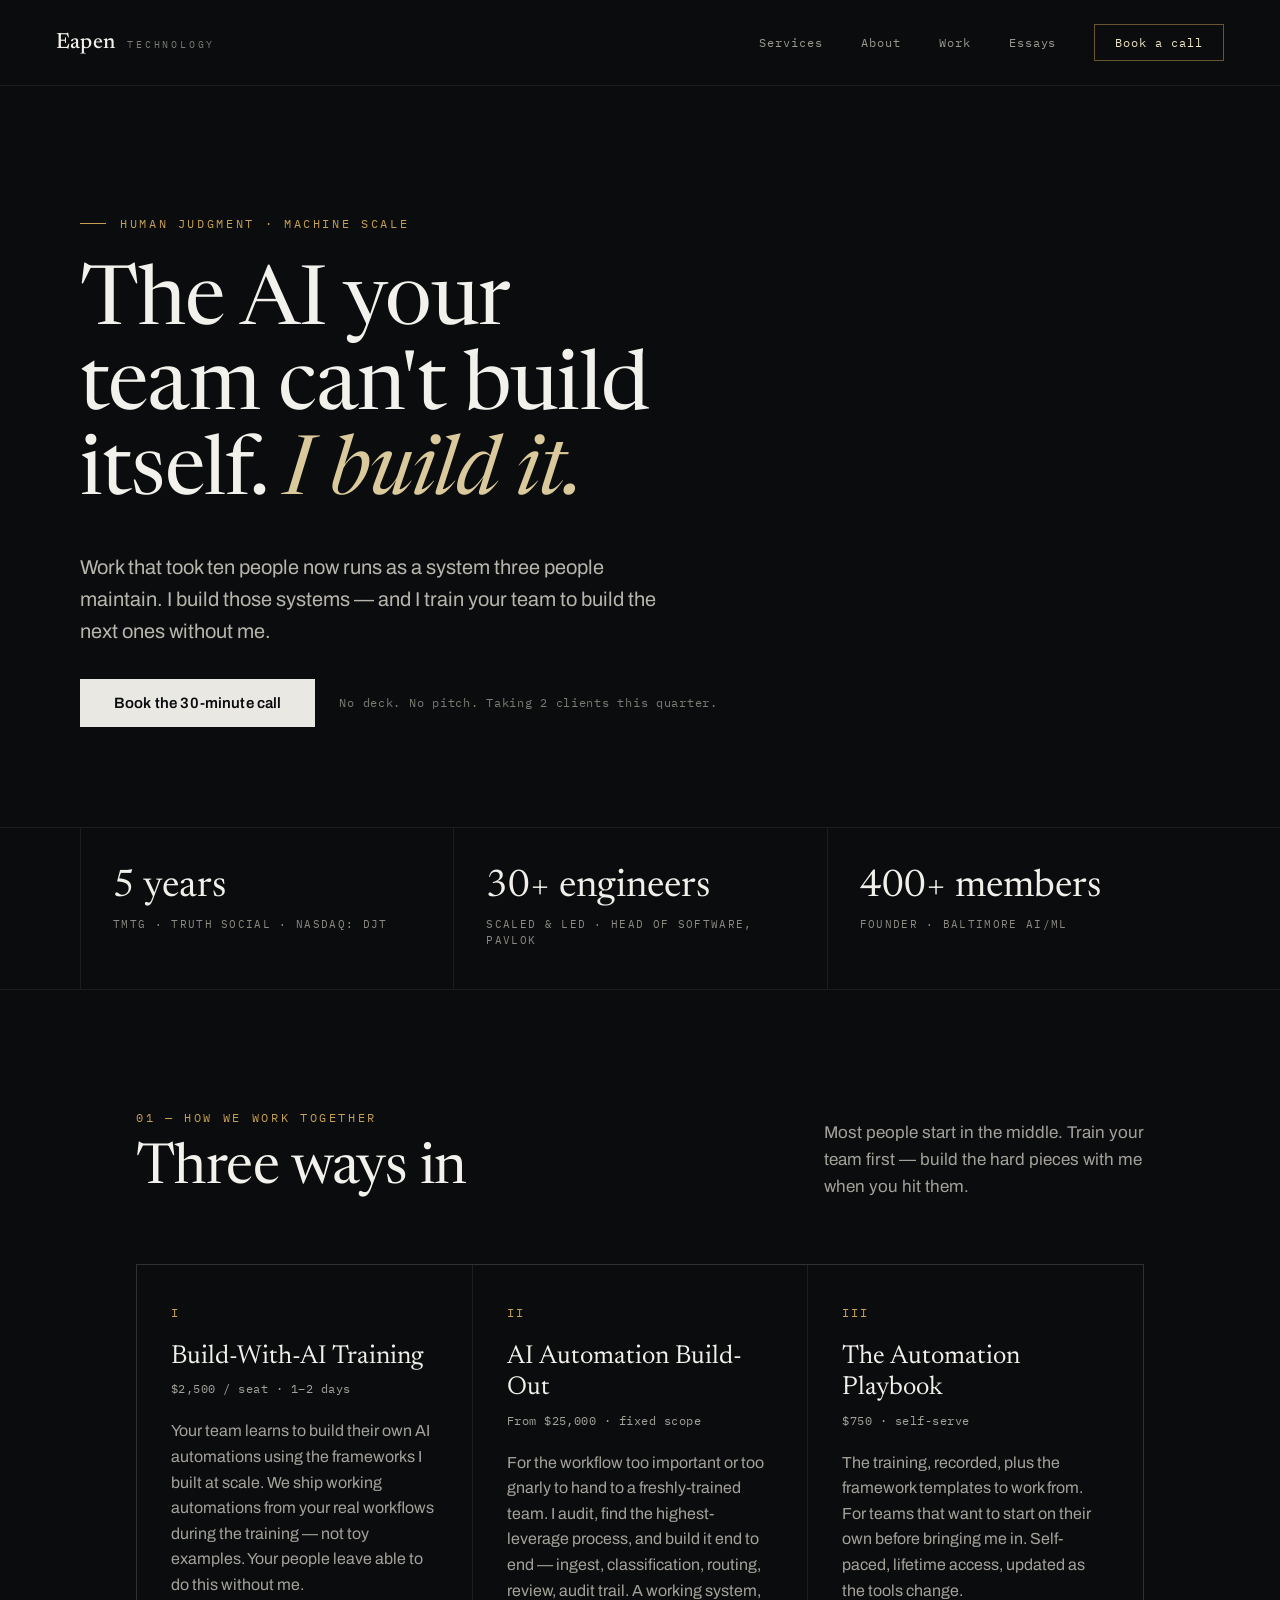
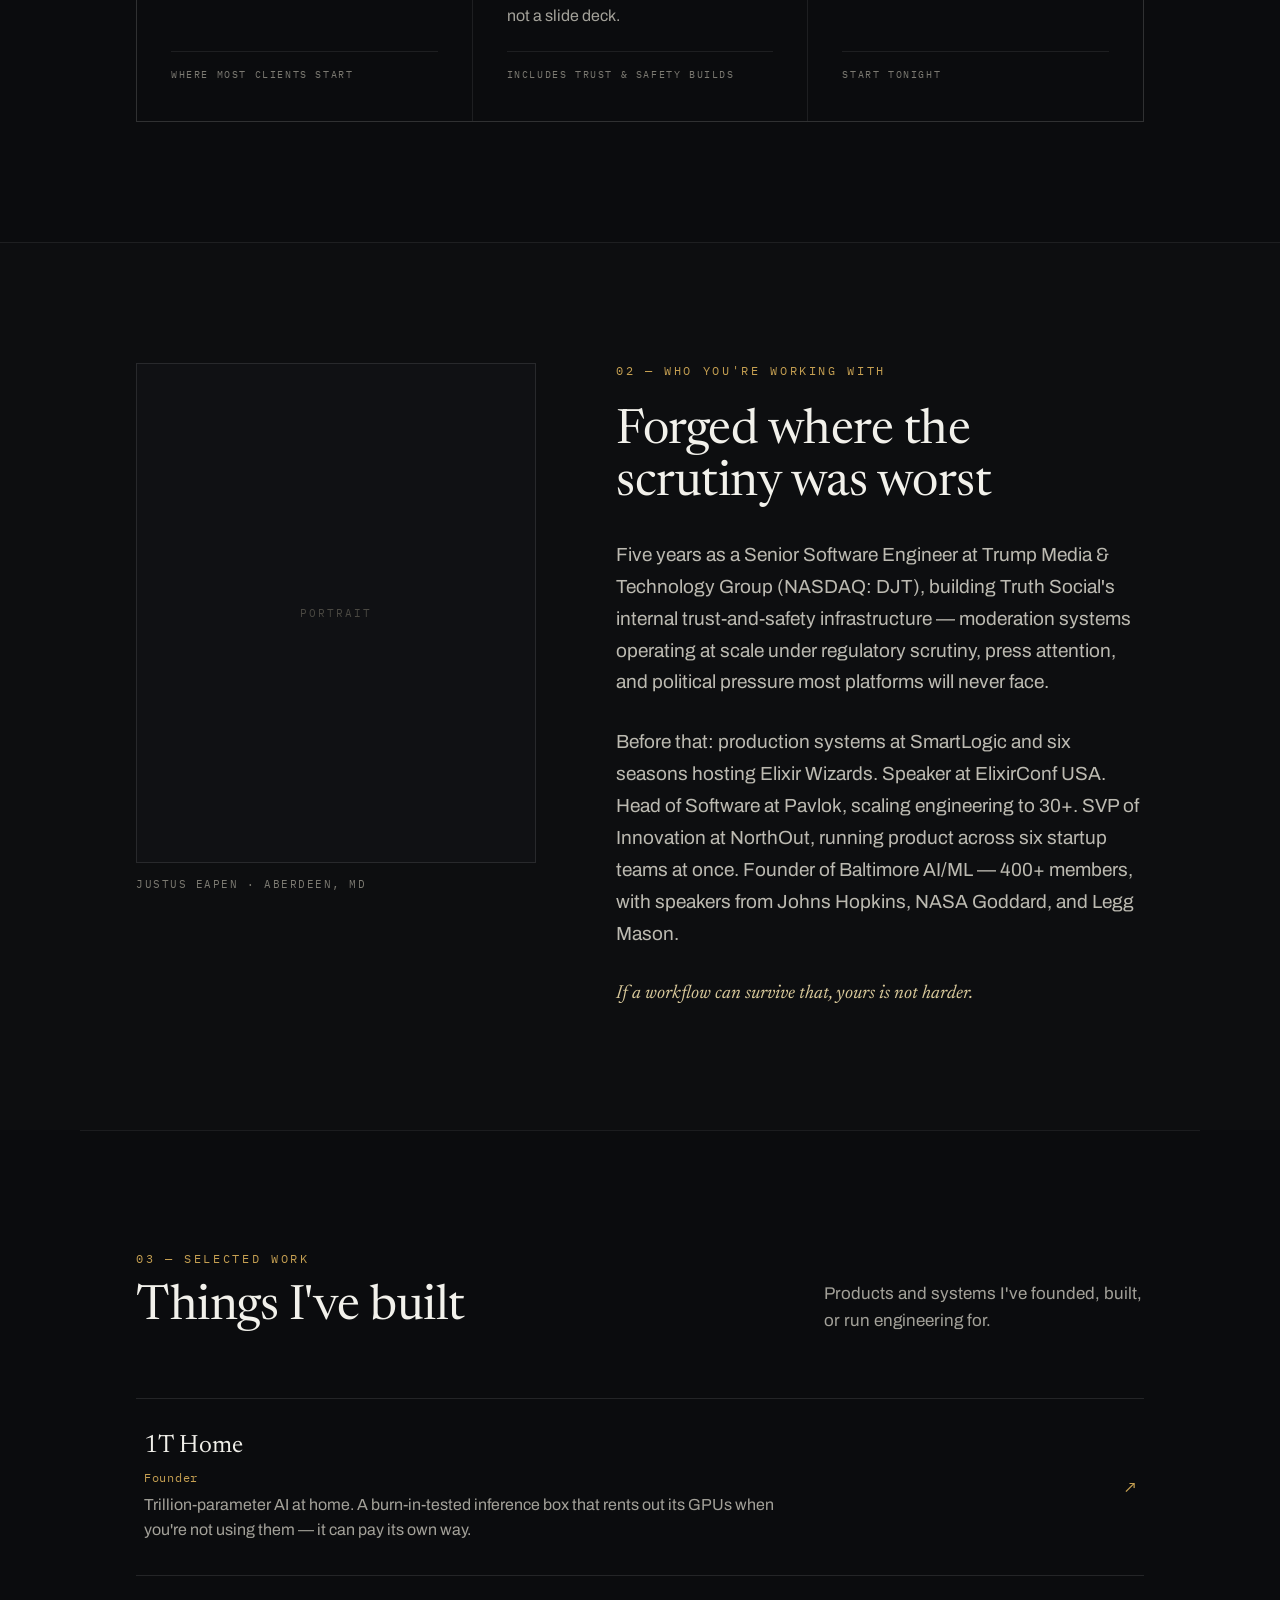
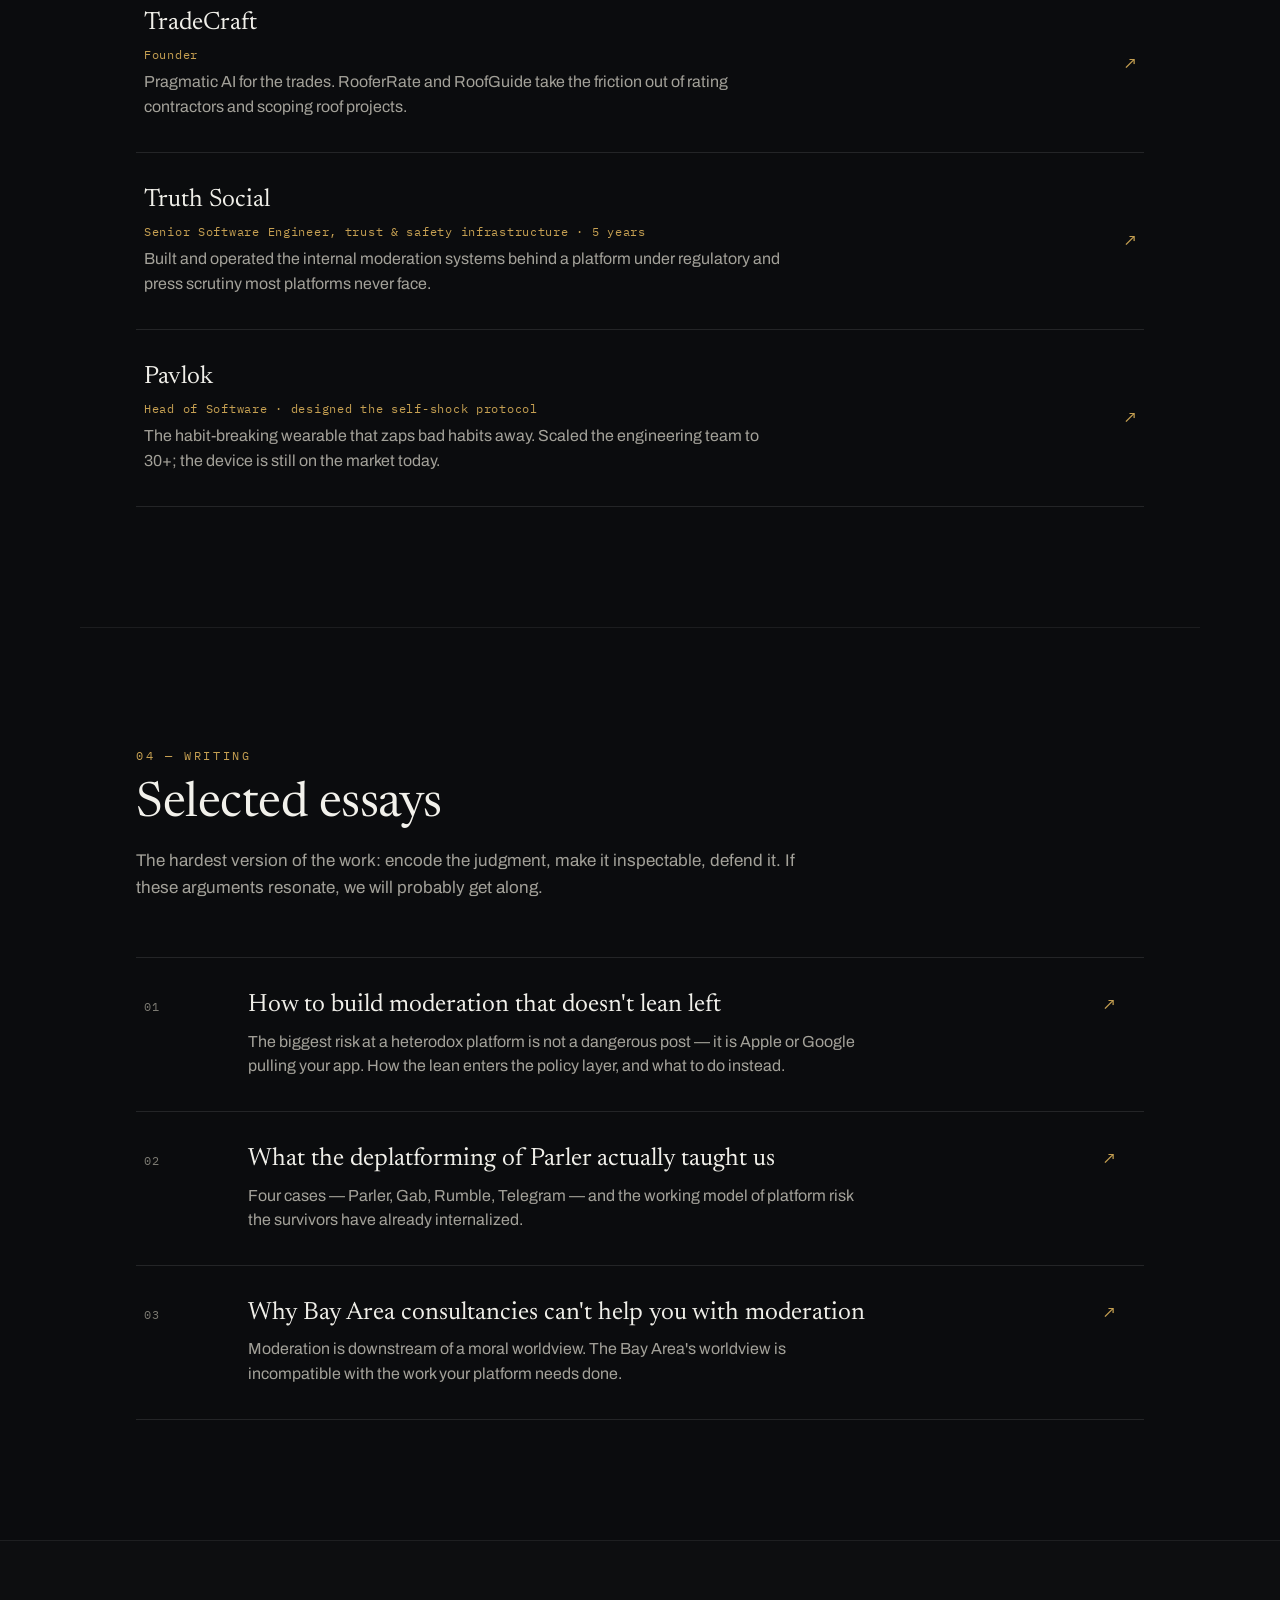
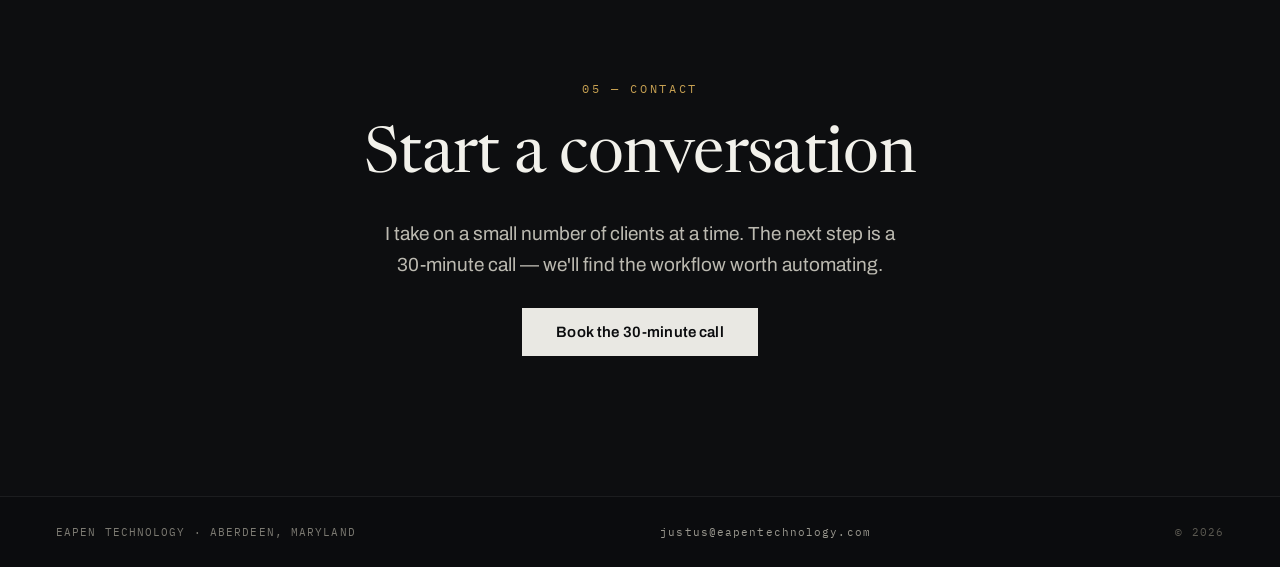
==== index.html @ 1b409ff2 "feat(site): dark editorial redesign imported from Claude Design Replaces the light Apple-editorial s" ====
<!DOCTYPE html>
<html lang="en">
<head>
<meta charset="UTF-8">
<meta name="viewport" content="width=device-width, initial-scale=1.0">
<title>Eapen Technology — AI Automation for Small Teams</title>
<meta name="description" content="Justus Eapen builds the AI automation a small team can't build itself. Five years encoding human judgment into systems at Truth Social. Taking on 2 clients this quarter.">
<meta property="og:title" content="Eapen Technology — AI Automation for Small Teams">
<meta property="og:description" content="Justus Eapen builds the AI automation a small team can't build itself. Five years encoding human judgment into systems at Truth Social. Taking on 2 clients this quarter.">
<meta property="og:type" content="website">
<meta name="twitter:card" content="summary_large_image">
<meta name="twitter:title" content="Eapen Technology — AI Automation for Small Teams">
<meta name="twitter:description" content="Justus Eapen builds the AI automation a small team can't build itself. Five years encoding human judgment into systems at Truth Social.">
<link rel="preconnect" href="https://fonts.googleapis.com">
<link rel="preconnect" href="https://fonts.gstatic.com" crossorigin>
<link href="https://fonts.googleapis.com/css2?family=Newsreader:ital,opsz,wght@0,6..72,400;0,6..72,500;1,6..72,400&family=Archivo:wght@400;500;600&family=IBM+Plex+Mono:wght@400;500&display=swap" rel="stylesheet">
<style>
  :root {
    --bg: #0b0c0e;
    --bg-alt: #0d0e10;
    --card: #0b0c0e;
    --card-hover: #101114;
    --text: #e9e8e3;
    --heading: #f2f1eb;
    --heading-soft: #f0efe9;
    --body: #bcbab1;
    --muted: #a3a199;
    --faint: #7c7a72;
    --gold: #c6a052;
    --gold-soft: #d9c99b;
    --gold-bright: #efe4c4;
    --rule: rgba(255,255,255,.07);
    --rule-strong: rgba(255,255,255,.1);
    --serif: 'Newsreader', Georgia, serif;
    --sans: 'Archivo', system-ui, sans-serif;
    --mono: 'IBM Plex Mono', ui-monospace, monospace;
  }
  * { box-sizing: border-box; }
  html, body { margin: 0; padding: 0; background: var(--bg); }
  body { overflow-x: hidden; color: var(--text); font-family: var(--sans); }
  ::selection { background: var(--gold); color: var(--bg); }
  a { color: var(--gold-soft); text-decoration: none; }
  a:hover { color: var(--gold-bright); }
  h1, h2, h3 { margin: 0; }
  p { margin: 0; }
  img { max-width: 100%; display: block; }
  @keyframes riseIn { from { opacity: 0; transform: translateY(24px); } to { opacity: 1; transform: translateY(0); } }
  @media (prefers-reduced-motion: reduce) {
    [style*="animation"] { animation: none !important; }
  }

  .wrap { max-width: 1120px; margin: 0 auto; }

  /* NAV */
  .nav {
    display: flex; justify-content: space-between; align-items: center;
    padding: 24px 56px; border-bottom: 1px solid var(--rule);
    position: relative; z-index: 5;
  }
  .nav-brand { display: flex; align-items: baseline; gap: 12px; }
  .nav-brand .name { font-family: var(--serif); font-weight: 500; font-size: 22px; letter-spacing: .01em; color: var(--heading-soft); }
  .nav-brand .sub { font-family: var(--mono); font-size: 10px; letter-spacing: .28em; color: var(--faint); text-transform: uppercase; }
  .nav-links { display: flex; gap: 38px; align-items: center; }
  .nav-links a { font-family: var(--mono); font-size: 12px; letter-spacing: .08em; color: #9a988f; }
  .nav-links a:hover { color: var(--gold-bright); }
  .nav-cta {
    font-family: var(--mono); font-size: 12px; letter-spacing: .04em;
    color: var(--gold-bright) !important; border: 1px solid rgba(198,160,82,.5); padding: 10px 20px;
  }
  .nav-cta:hover { border-color: var(--gold); background: rgba(198,160,82,.08); }

  /* HERO */
  .hero { position: relative; padding: 130px 56px 100px; overflow: hidden; }
  .hero canvas {
    position: absolute; inset: 0; width: 100%; height: 100%; opacity: .5; pointer-events: none;
    -webkit-mask-image: linear-gradient(90deg, transparent 0%, black 55%, black 100%);
    mask-image: linear-gradient(90deg, transparent 0%, black 55%, black 100%);
  }
  .hero-inner { position: relative; max-width: 1120px; margin: 0 auto; display: flex; flex-direction: column; align-items: flex-start; gap: 32px; }
  .eyebrow-line { display: flex; align-items: center; gap: 14px; animation: riseIn .7s ease both; }
  .eyebrow-line .tick { width: 26px; height: 1px; background: var(--gold); }
  .eyebrow { font-family: var(--mono); font-size: 12px; letter-spacing: .22em; color: var(--gold); text-transform: uppercase; }
  .hero h1 {
    font-family: var(--serif); font-weight: 400; font-size: clamp(46px, 6.4vw, 90px);
    line-height: 1.04; letter-spacing: -.01em; color: var(--heading);
    animation: riseIn .8s .05s ease both; text-wrap: balance; max-width: 14ch;
  }
  .hero h1 em { font-style: italic; color: var(--gold-soft); }
  .hero-lead { max-width: 600px; font-size: 20px; line-height: 1.6; color: #b7b5ac; animation: riseIn .8s .2s ease both; }
  .hero-actions { display: flex; align-items: center; gap: 24px; animation: riseIn .8s .35s ease both; flex-wrap: wrap; }
  .btn {
    display: inline-block; font-family: var(--sans); font-weight: 600; font-size: 15px; letter-spacing: .01em;
    color: var(--bg) !important; background: var(--text); padding: 16px 34px;
  }
  .btn:hover { background: var(--gold); }
  .hero-note { font-family: var(--mono); font-size: 12px; letter-spacing: .06em; color: var(--faint); }

  /* CREDENTIAL STRIP */
  .strip { border-top: 1px solid var(--rule); border-bottom: 1px solid var(--rule); position: relative; z-index: 5; }
  .strip-grid { display: grid; grid-template-columns: 1fr 1fr 1fr; }
  .stat { padding: 40px 32px; display: flex; flex-direction: column; gap: 10px; border-left: 1px solid var(--rule); }
  .stat .figure { font-family: var(--serif); font-weight: 400; font-size: 38px; line-height: 1; color: var(--heading-soft); }
  .stat .label { font-family: var(--mono); font-size: 11px; letter-spacing: .12em; color: #8c8a81; line-height: 1.5; text-transform: uppercase; }

  /* SECTION SCAFFOLD */
  section { position: relative; z-index: 5; }
  .section-pad { padding: 120px 56px; }
  .section-head { display: flex; justify-content: space-between; align-items: flex-end; gap: 48px; margin-bottom: 64px; flex-wrap: wrap; }
  .section-head-l { display: flex; flex-direction: column; gap: 16px; max-width: 640px; }
  .section-head-r { max-width: 320px; font-size: 17px; line-height: 1.6; color: var(--muted); }
  .h2 { font-family: var(--serif); font-weight: 400; font-size: clamp(36px, 4.4vw, 58px); line-height: 1.06; letter-spacing: -.01em; color: var(--heading); }
  .h2-sm { font-family: var(--serif); font-weight: 400; font-size: clamp(32px, 3.8vw, 52px); line-height: 1.08; letter-spacing: -.01em; color: var(--heading); text-wrap: balance; }

  /* SERVICES */
  .offers-grid { display: grid; grid-template-columns: 1fr 1fr 1fr; gap: 1px; background: rgba(255,255,255,.08); border: 1px solid rgba(255,255,255,.08); }
  .offer { background: var(--card); padding: 40px 34px; display: flex; flex-direction: column; gap: 22px; min-height: 340px; transition: background .2s ease; }
  .offer:hover { background: var(--card-hover); }
  .offer .numeral { font-family: var(--mono); font-size: 12px; letter-spacing: .16em; color: var(--gold); }
  .offer-title-wrap { display: flex; flex-direction: column; gap: 8px; }
  .offer h3 { font-family: var(--serif); font-weight: 400; font-size: 26px; line-height: 1.2; color: var(--heading-soft); }
  .offer .price { font-family: var(--mono); font-size: 12px; letter-spacing: .04em; color: var(--muted); }
  .offer .body { font-size: 16px; line-height: 1.6; color: var(--muted); flex: 1; }
  .offer .tag { font-family: var(--mono); font-size: 10px; letter-spacing: .16em; color: var(--faint); border-top: 1px solid rgba(255,255,255,.08); padding-top: 16px; text-transform: uppercase; }

  /* ABOUT */
  .about { border-top: 1px solid var(--rule); background: var(--bg-alt); }
  .about-grid { display: grid; grid-template-columns: 400px 1fr; gap: 80px; align-items: start; }
  .about-col-l { display: flex; flex-direction: column; gap: 14px; }
  .portrait { position: relative; width: 100%; aspect-ratio: 4/5; border: 1px solid var(--rule-strong); overflow: hidden; background: #101114; }
  .portrait .placeholder {
    position: absolute; inset: 0; z-index: 0; display: flex; align-items: center; justify-content: center;
    font-family: var(--mono); font-size: 11px; letter-spacing: .18em; color: #4a4842; text-transform: uppercase;
  }
  .portrait img { position: relative; z-index: 1; width: 100%; height: 100%; object-fit: cover; }
  .about-caption { font-family: var(--mono); font-size: 11px; letter-spacing: .14em; color: var(--faint); text-transform: uppercase; }
  .about-col-r { display: flex; flex-direction: column; gap: 28px; }
  .about-col-r p { font-size: 19px; line-height: 1.68; color: var(--body); }
  .about-pull { font-family: var(--serif); font-style: italic; font-size: 22px; line-height: 1.4; color: var(--gold-soft) !important; }

  /* WORK / PORTFOLIO */
  .work { border-top: 1px solid var(--rule); }
  .work-list { display: flex; flex-direction: column; border-top: 1px solid var(--rule-strong); }
  .work-item {
    display: grid; grid-template-columns: 1fr auto; gap: 32px; align-items: baseline;
    padding: 32px 8px; border-bottom: 1px solid var(--rule-strong); color: inherit;
  }
  .work-item:hover { background: rgba(255,255,255,.03); }
  .work-item:hover .work-title { color: var(--gold-bright); }
  .work-main { display: flex; flex-direction: column; gap: 8px; }
  .work-title { font-family: var(--serif); font-weight: 400; font-size: 25px; line-height: 1.25; color: var(--heading-soft); transition: color .2s ease; }
  .work-role { font-family: var(--mono); font-size: 12px; letter-spacing: .06em; color: var(--gold); }
  .work-blurb { font-size: 16px; line-height: 1.55; color: var(--muted); max-width: 72ch; }
  .work-arrow { font-family: var(--mono); font-size: 18px; color: var(--gold); align-self: center; }

  /* ESSAYS */
  .essays { border-top: 1px solid var(--rule); }
  .essays-head { display: flex; flex-direction: column; gap: 16px; margin-bottom: 56px; max-width: 680px; }
  .essays-head p { font-size: 17px; line-height: 1.6; color: var(--muted); }
  .essay-list { display: flex; flex-direction: column; border-top: 1px solid var(--rule-strong); }
  .essay-item {
    display: grid; grid-template-columns: 72px 1fr 32px; gap: 32px; align-items: baseline;
    padding: 32px 8px; border-bottom: 1px solid var(--rule-strong); color: inherit;
  }
  .essay-item:hover { background: rgba(255,255,255,.03); }
  .essay-item:hover .essay-title { color: var(--gold-bright); }
  .essay-index { font-family: var(--mono); font-size: 12px; letter-spacing: .1em; color: var(--faint); }
  .essay-main { display: flex; flex-direction: column; gap: 8px; }
  .essay-title { font-family: var(--serif); font-weight: 400; font-size: 25px; line-height: 1.25; color: var(--heading-soft); transition: color .2s ease; }
  .essay-blurb { font-size: 16px; line-height: 1.55; color: var(--muted); max-width: 70ch; }
  .essay-arrow { font-family: var(--mono); font-size: 18px; color: var(--gold); }

  /* CONTACT */
  .contact { border-top: 1px solid var(--rule); background: var(--bg-alt); padding: 140px 56px; text-align: center; }
  .contact-inner { display: flex; flex-direction: column; align-items: center; gap: 28px; max-width: 760px; margin: 0 auto; }
  .contact h2 { font-family: var(--serif); font-weight: 400; font-size: clamp(40px, 5vw, 72px); line-height: 1.05; letter-spacing: -.01em; color: var(--heading); text-wrap: balance; }
  .contact p { max-width: 520px; font-size: 19px; line-height: 1.6; color: var(--body); }

  /* FOOTER */
  footer {
    border-top: 1px solid var(--rule); padding: 28px 56px;
    display: flex; justify-content: space-between; align-items: center; flex-wrap: wrap; gap: 12px;
  }
  footer .meta { font-family: var(--mono); font-size: 11px; letter-spacing: .1em; color: var(--faint); text-transform: uppercase; }
  footer a { font-family: var(--mono); font-size: 11px; letter-spacing: .1em; color: #9a988f; }
  footer a:hover { color: var(--gold-bright); }
  footer .copy { font-family: var(--mono); font-size: 11px; letter-spacing: .1em; color: #5b5951; }

  /* RESPONSIVE */
  @media (max-width: 900px) {
    .nav { padding: 20px 28px; }
    .nav-links { gap: 22px; }
    .hero { padding: 90px 28px 72px; }
    .section-pad { padding: 88px 28px; }
    .strip-grid { grid-template-columns: 1fr; }
    .stat { border-left: none; border-top: 1px solid var(--rule); }
    .stat:first-child { border-top: none; }
    .offers-grid { grid-template-columns: 1fr; }
    .offer { min-height: 0; }
    .about-grid { grid-template-columns: 1fr; gap: 40px; padding-left: 28px; padding-right: 28px; }
    .about-col-l { max-width: 320px; }
    .contact { padding: 96px 28px; }
    footer { padding: 24px 28px; }
  }
  @media (max-width: 620px) {
    .nav { flex-direction: column; gap: 18px; align-items: flex-start; }
    .nav-links { flex-wrap: wrap; gap: 16px 22px; }
    .hero { padding: 64px 20px 56px; }
    .section-pad { padding: 72px 20px; }
    .section-head { margin-bottom: 44px; }
    .essay-item { grid-template-columns: 1fr; gap: 10px; }
    .essay-index { color: var(--gold); }
    .essay-arrow { display: none; }
    .work-item { grid-template-columns: 1fr; gap: 10px; }
    .work-arrow { display: none; }
    .about-grid { padding-left: 20px; padding-right: 20px; }
    .contact { padding: 72px 20px; }
    footer { padding: 20px; }
  }
</style>
</head>
<body>

<div>

  <!-- ═══ NAV ═══ -->
  <div class="nav">
    <div class="nav-brand">
      <span class="name">Eapen</span>
      <span class="sub">Technology</span>
    </div>
    <div class="nav-links">
      <a href="#offers">Services</a>
      <a href="#about">About</a>
      <a href="#work">Work</a>
      <a href="#essays">Essays</a>
      <a href="https://calendly.com/eapentechnology/get-acquainted" class="nav-cta" target="_blank" rel="noopener noreferrer">Book a call</a>
    </div>
  </div>

  <!-- ═══ HERO ═══ -->
  <div class="hero">
    <canvas id="heroCanvas"></canvas>
    <div class="hero-inner">
      <div class="eyebrow-line">
        <span class="tick"></span>
        <span class="eyebrow">Human judgment · machine scale</span>
      </div>
      <h1>The AI your team can't build itself. <em>I build it.</em></h1>
      <p class="hero-lead">Work that took ten people now runs as a system three people maintain. I build those systems — and I train your team to build the next ones without me.</p>
      <div class="hero-actions">
        <a href="https://calendly.com/eapentechnology/get-acquainted" class="btn" target="_blank" rel="noopener noreferrer">Book the 30-minute call</a>
        <span class="hero-note">No deck. No pitch. Taking 2 clients this quarter.</span>
      </div>
    </div>
  </div>

  <!-- ═══ CREDENTIAL STRIP ═══ -->
  <div class="strip">
    <div class="strip-grid wrap">
      <div class="stat">
        <span class="figure">5 years</span>
        <span class="label">TMTG · Truth Social · NASDAQ: DJT</span>
      </div>
      <div class="stat">
        <span class="figure">30+ engineers</span>
        <span class="label">Scaled &amp; led · Head of Software, Pavlok</span>
      </div>
      <div class="stat">
        <span class="figure">400+ members</span>
        <span class="label">Founder · Baltimore AI/ML</span>
      </div>
    </div>
  </div>

  <!-- ═══ SERVICES ═══ -->
  <section id="offers" class="section-pad wrap">
    <div class="section-head">
      <div class="section-head-l">
        <span class="eyebrow">01 — How we work together</span>
        <h2 class="h2">Three ways in</h2>
      </div>
      <p class="section-head-r">Most people start in the middle. Train your team first — build the hard pieces with me when you hit them.</p>
    </div>
    <div class="offers-grid">
      <div class="offer">
        <span class="numeral">I</span>
        <div class="offer-title-wrap">
          <h3>Build-With-AI Training</h3>
          <span class="price">$2,500 / seat · 1–2 days</span>
        </div>
        <p class="body">Your team learns to build their own AI automations using the frameworks I built at scale. We ship working automations from your real workflows during the training — not toy examples. Your people leave able to do this without me.</p>
        <span class="tag">Where most clients start</span>
      </div>
      <div class="offer">
        <span class="numeral">II</span>
        <div class="offer-title-wrap">
          <h3>AI Automation Build-Out</h3>
          <span class="price">From $25,000 · fixed scope</span>
        </div>
        <p class="body">For the workflow too important or too gnarly to hand to a freshly-trained team. I audit, find the highest-leverage process, and build it end to end — ingest, classification, routing, review, audit trail. A working system, not a slide deck.</p>
        <span class="tag">Includes trust &amp; safety builds</span>
      </div>
      <div class="offer">
        <span class="numeral">III</span>
        <div class="offer-title-wrap">
          <h3>The Automation Playbook</h3>
          <span class="price">$750 · self-serve</span>
        </div>
        <p class="body">The training, recorded, plus the framework templates to work from. For teams that want to start on their own before bringing me in. Self-paced, lifetime access, updated as the tools change.</p>
        <span class="tag">Start tonight</span>
      </div>
    </div>
  </section>

  <!-- ═══ ABOUT ═══ -->
  <section id="about" class="about">
    <div class="about-grid wrap section-pad">
      <div class="about-col-l">
        <div class="portrait">
          <!-- Replace src with your portrait file (e.g. portrait.jpg). Placeholder shows until then. -->
          <img src="portrait.jpg" alt="Justus Eapen" onerror="this.style.display='none'">
          <span class="placeholder">Portrait</span>
        </div>
        <span class="about-caption">Justus Eapen · Aberdeen, MD</span>
      </div>
      <div class="about-col-r">
        <span class="eyebrow">02 — Who you're working with</span>
        <h2 class="h2-sm">Forged where the scrutiny was worst</h2>
        <p>Five years as a Senior Software Engineer at Trump Media &amp; Technology Group (NASDAQ: DJT), building Truth Social's internal trust-and-safety infrastructure — moderation systems operating at scale under regulatory scrutiny, press attention, and political pressure most platforms will never face.</p>
        <p>Before that: production systems at SmartLogic and six seasons hosting Elixir Wizards. Speaker at ElixirConf USA. Head of Software at Pavlok, scaling engineering to 30+. SVP of Innovation at NorthOut, running product across six startup teams at once. Founder of Baltimore AI/ML — 400+ members, with speakers from Johns Hopkins, NASA Goddard, and Legg Mason.</p>
        <p class="about-pull">If a workflow can survive that, yours is not harder.</p>
      </div>
    </div>
  </section>

  <!-- ═══ SELECTED WORK ═══ -->
  <section id="work" class="work section-pad wrap">
    <div class="section-head">
      <div class="section-head-l">
        <span class="eyebrow">03 — Selected Work</span>
        <h2 class="h2-sm">Things I've built</h2>
      </div>
      <p class="section-head-r">Products and systems I've founded, built, or run engineering for.</p>
    </div>
    <div class="work-list">
      <a href="https://1thome.com" class="work-item" target="_blank" rel="noopener noreferrer">
        <span class="work-main">
          <span class="work-title">1T Home</span>
          <span class="work-role">Founder</span>
          <span class="work-blurb">Trillion-parameter AI at home. A burn-in-tested inference box that rents out its GPUs when you're not using them — it can pay its own way.</span>
        </span>
        <span class="work-arrow">↗</span>
      </a>
      <a href="https://tradecrafttechnology.com" class="work-item" target="_blank" rel="noopener noreferrer">
        <span class="work-main">
          <span class="work-title">TradeCraft</span>
          <span class="work-role">Founder</span>
          <span class="work-blurb">Pragmatic AI for the trades. RooferRate and RoofGuide take the friction out of rating contractors and scoping roof projects.</span>
        </span>
        <span class="work-arrow">↗</span>
      </a>
      <a href="https://truthsocial.com" class="work-item" target="_blank" rel="noopener noreferrer">
        <span class="work-main">
          <span class="work-title">Truth Social</span>
          <span class="work-role">Senior Software Engineer, trust &amp; safety infrastructure · 5 years</span>
          <span class="work-blurb">Built and operated the internal moderation systems behind a platform under regulatory and press scrutiny most platforms never face.</span>
        </span>
        <span class="work-arrow">↗</span>
      </a>
      <a href="https://pavlok.com" class="work-item" target="_blank" rel="noopener noreferrer">
        <span class="work-main">
          <span class="work-title">Pavlok</span>
          <span class="work-role">Head of Software · designed the self-shock protocol</span>
          <span class="work-blurb">The habit-breaking wearable that zaps bad habits away. Scaled the engineering team to 30+; the device is still on the market today.</span>
        </span>
        <span class="work-arrow">↗</span>
      </a>
    </div>
  </section>

  <!-- ═══ ESSAYS ═══ -->
  <section id="essays" class="essays section-pad wrap">
    <div class="essays-head">
      <span class="eyebrow">04 — Writing</span>
      <h2 class="h2-sm">Selected essays</h2>
      <p>The hardest version of the work: encode the judgment, make it inspectable, defend it. If these arguments resonate, we will probably get along.</p>
    </div>
    <div class="essay-list">
      <a href="/essays/moderation-without-the-lean.html" class="essay-item">
        <span class="essay-index">01</span>
        <span class="essay-main">
          <span class="essay-title">How to build moderation that doesn't lean left</span>
          <span class="essay-blurb">The biggest risk at a heterodox platform is not a dangerous post — it is Apple or Google pulling your app. How the lean enters the policy layer, and what to do instead.</span>
        </span>
        <span class="essay-arrow">↗</span>
      </a>
      <a href="/essays/platform-risk-is-political-risk.html" class="essay-item">
        <span class="essay-index">02</span>
        <span class="essay-main">
          <span class="essay-title">What the deplatforming of Parler actually taught us</span>
          <span class="essay-blurb">Four cases — Parler, Gab, Rumble, Telegram — and the working model of platform risk the survivors have already internalized.</span>
        </span>
        <span class="essay-arrow">↗</span>
      </a>
      <a href="/essays/why-the-bay-cant-help.html" class="essay-item">
        <span class="essay-index">03</span>
        <span class="essay-main">
          <span class="essay-title">Why Bay Area consultancies can't help you with moderation</span>
          <span class="essay-blurb">Moderation is downstream of a moral worldview. The Bay Area's worldview is incompatible with the work your platform needs done.</span>
        </span>
        <span class="essay-arrow">↗</span>
      </a>
    </div>
  </section>

  <!-- ═══ CONTACT ═══ -->
  <div class="contact">
    <div class="contact-inner">
      <span class="eyebrow">05 — Contact</span>
      <h2>Start a conversation</h2>
      <p>I take on a small number of clients at a time. The next step is a 30-minute call — we'll find the workflow worth automating.</p>
      <a href="https://calendly.com/eapentechnology/get-acquainted" class="btn" target="_blank" rel="noopener noreferrer">Book the 30-minute call</a>
    </div>
  </div>

  <!-- ═══ FOOTER ═══ -->
  <footer>
    <span class="meta">Eapen Technology · Aberdeen, Maryland</span>
    <a href="mailto:justus@eapentechnology.com">justus@eapentechnology.com</a>
    <span class="copy">© 2026</span>
  </footer>
</div>

<script>
// Conway's Game of Life ambient hero animation. Ported from the design source.
// Gated on prefers-reduced-motion so it never animates for users who opt out.
(function () {
  var canvas = document.getElementById('heroCanvas');
  if (!canvas) return;
  var reduce = window.matchMedia && window.matchMedia('(prefers-reduced-motion: reduce)').matches;
  if (reduce) return;

  var cell = 15;
  var ctx = canvas.getContext('2d');
  var cols = 0, rows = 0, grid, next, raf = 0, last = 0, gen = 0;
  var dpr = Math.min(window.devicePixelRatio || 1, 2);

  function resize() {
    var w = canvas.clientWidth, h = canvas.clientHeight;
    if (!w || !h) return;
    canvas.width = w * dpr; canvas.height = h * dpr;
    ctx.setTransform(dpr, 0, 0, dpr, 0, 0);
    cols = Math.ceil(w / cell); rows = Math.ceil(h / cell);
    grid = new Uint8Array(cols * rows); next = new Uint8Array(cols * rows);
    for (var i = 0; i < grid.length; i++) if (Math.random() < 0.10) grid[i] = 1;
  }
  function set(x, y) { x = (x + cols) % cols; y = (y + rows) % rows; grid[y * cols + x] = 1; }
  function sprinkle() {
    for (var n = 0; n < 5; n++) {
      var cx = (Math.random() * cols) | 0, cy = (Math.random() * rows) | 0;
      for (var dy = -1; dy <= 1; dy++) for (var dx = -1; dx <= 1; dx++)
        if (Math.random() < 0.6) set(cx + dx, cy + dy);
    }
  }
  function step() {
    for (var y = 0; y < rows; y++) {
      var yu = ((y - 1 + rows) % rows) * cols, ym = y * cols, yd = ((y + 1) % rows) * cols;
      for (var x = 0; x < cols; x++) {
        var xl = (x - 1 + cols) % cols, xr = (x + 1) % cols;
        var nb = grid[yu + xl] + grid[yu + x] + grid[yu + xr] + grid[ym + xl] + grid[ym + xr] + grid[yd + xl] + grid[yd + x] + grid[yd + xr];
        var a = grid[ym + x];
        next[ym + x] = (a && (nb === 2 || nb === 3)) || (!a && nb === 3) ? 1 : 0;
      }
    }
    var t = grid; grid = next; next = t;
  }
  function draw() {
    ctx.fillStyle = 'rgba(11,12,14,0.18)';
    ctx.fillRect(0, 0, canvas.clientWidth, canvas.clientHeight);
    ctx.fillStyle = 'rgba(210,208,198,0.42)';
    var s = cell - 3;
    for (var y = 0; y < rows; y++) for (var x = 0; x < cols; x++)
      if (grid[y * cols + x]) ctx.fillRect(x * cell + 1.5, y * cell + 1.5, s, s);
  }
  function loop(t) {
    raf = requestAnimationFrame(loop);
    if (t - last < 120) return;
    last = t;
    step();
    if (++gen % 40 === 0) sprinkle();
    draw();
  }
  function onMove(e) {
    var r = canvas.getBoundingClientRect();
    if (e.clientX < r.left || e.clientX > r.right || e.clientY < r.top || e.clientY > r.bottom) return;
    var cx = ((e.clientX - r.left) / cell) | 0, cy = ((e.clientY - r.top) / cell) | 0;
    for (var dy = -1; dy <= 1; dy++) for (var dx = -1; dx <= 1; dx++)
      if (Math.random() < 0.5) set(cx + dx, cy + dy);
  }
  var ro = new ResizeObserver(resize);
  ro.observe(canvas);
  window.addEventListener('mousemove', onMove);
  resize();
  raf = requestAnimationFrame(loop);
})();
</script>

</body>
</html>
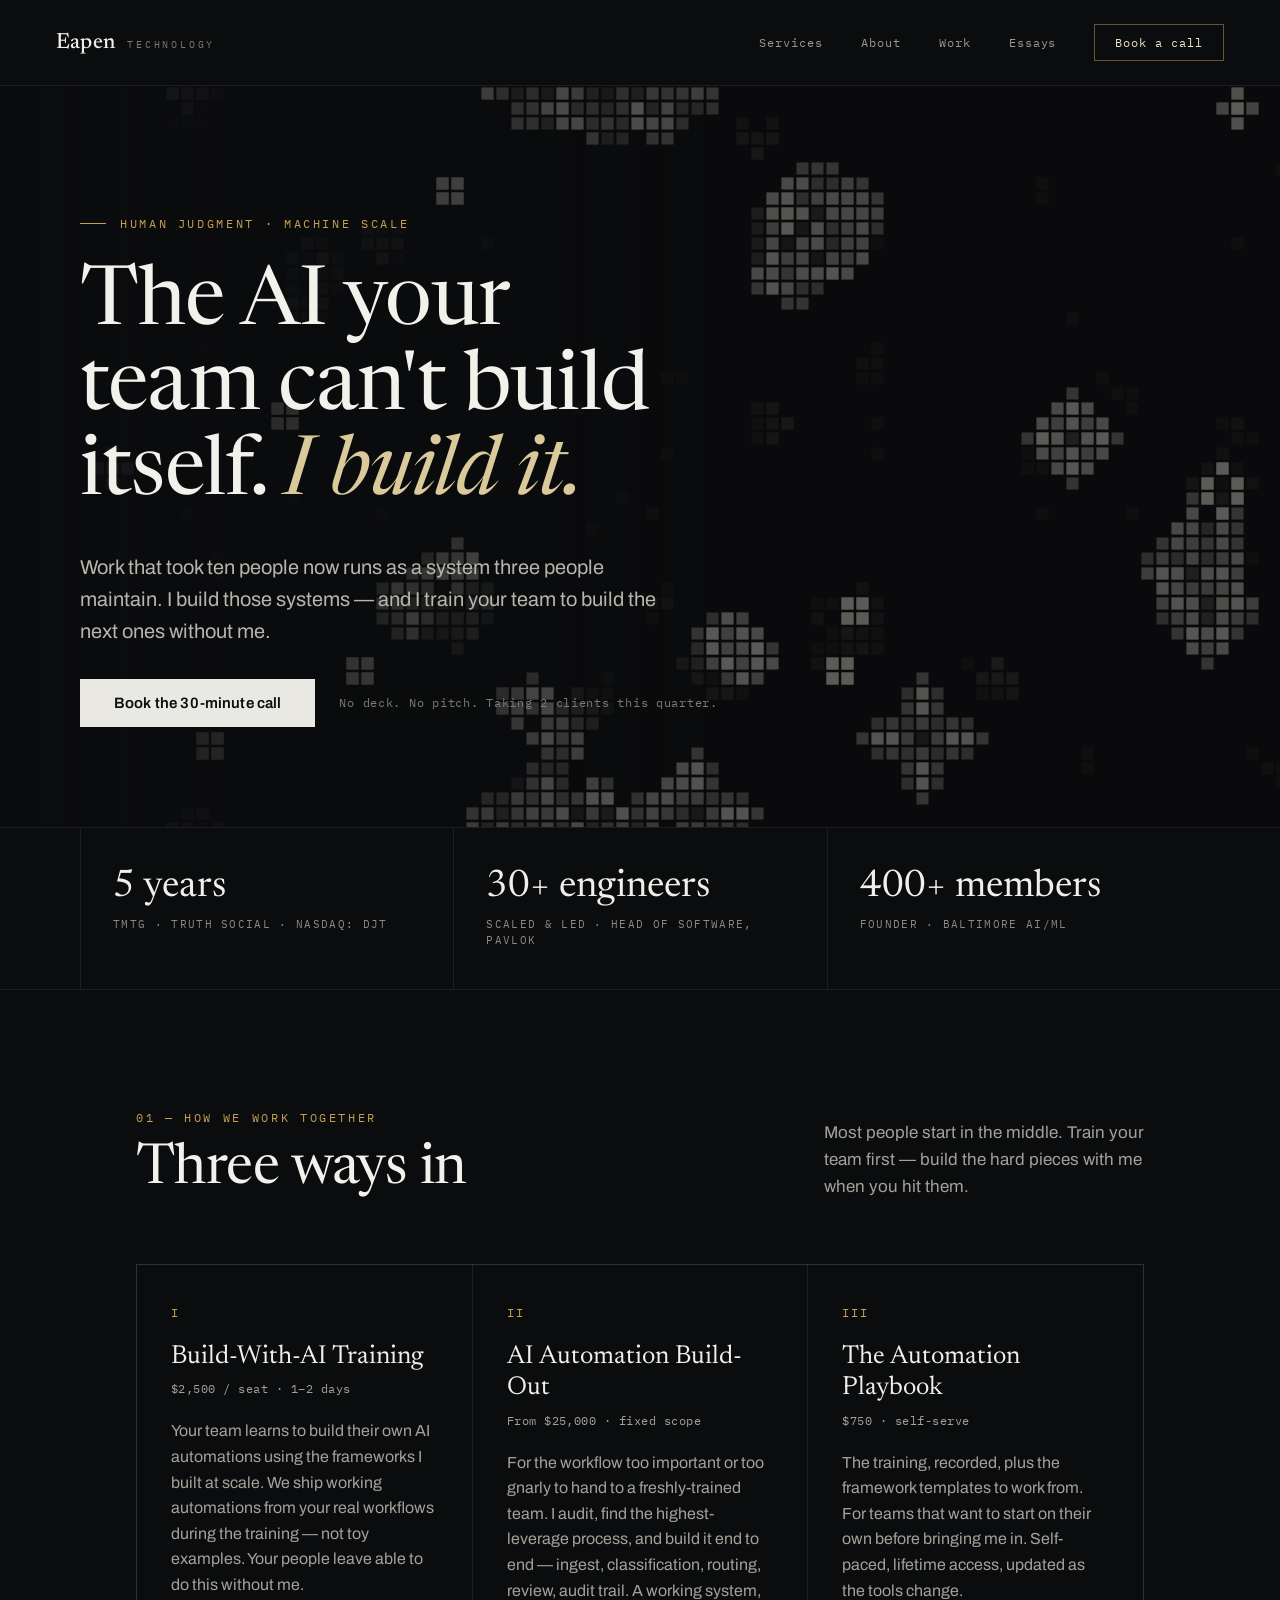
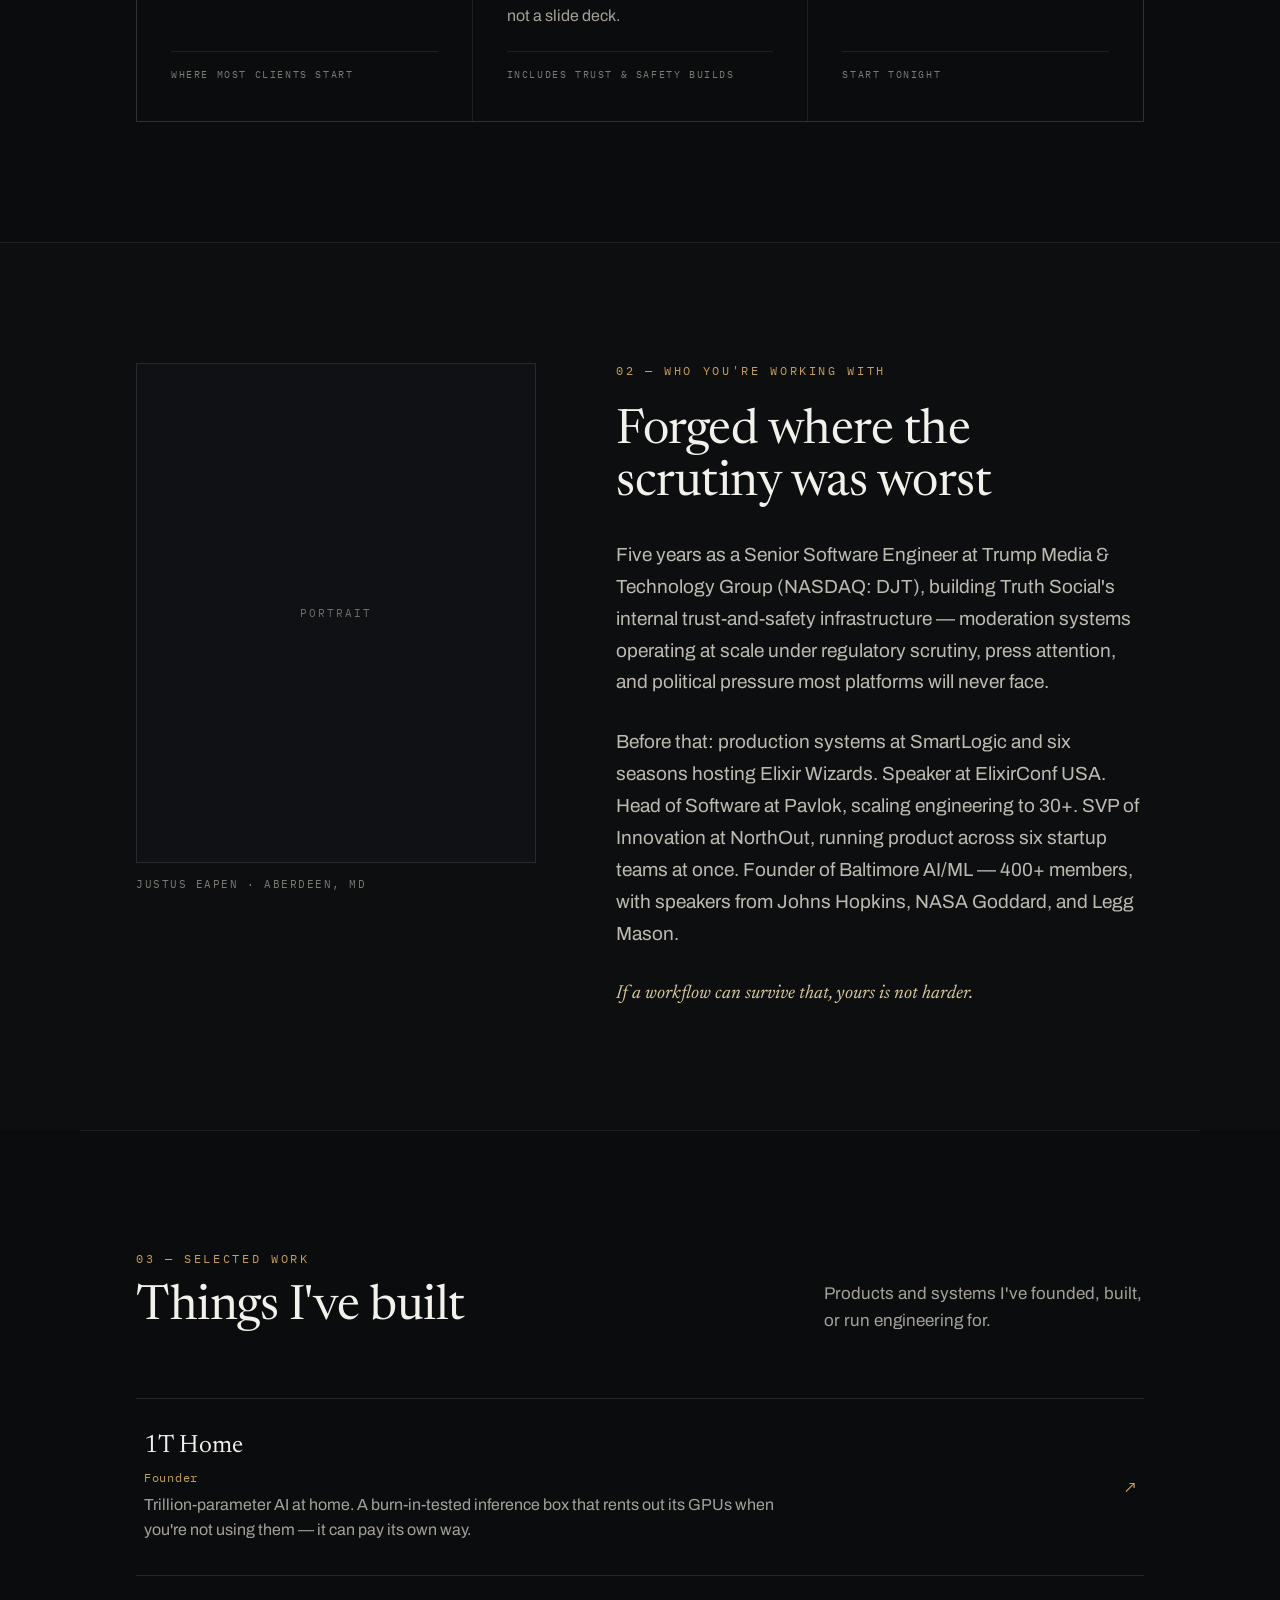
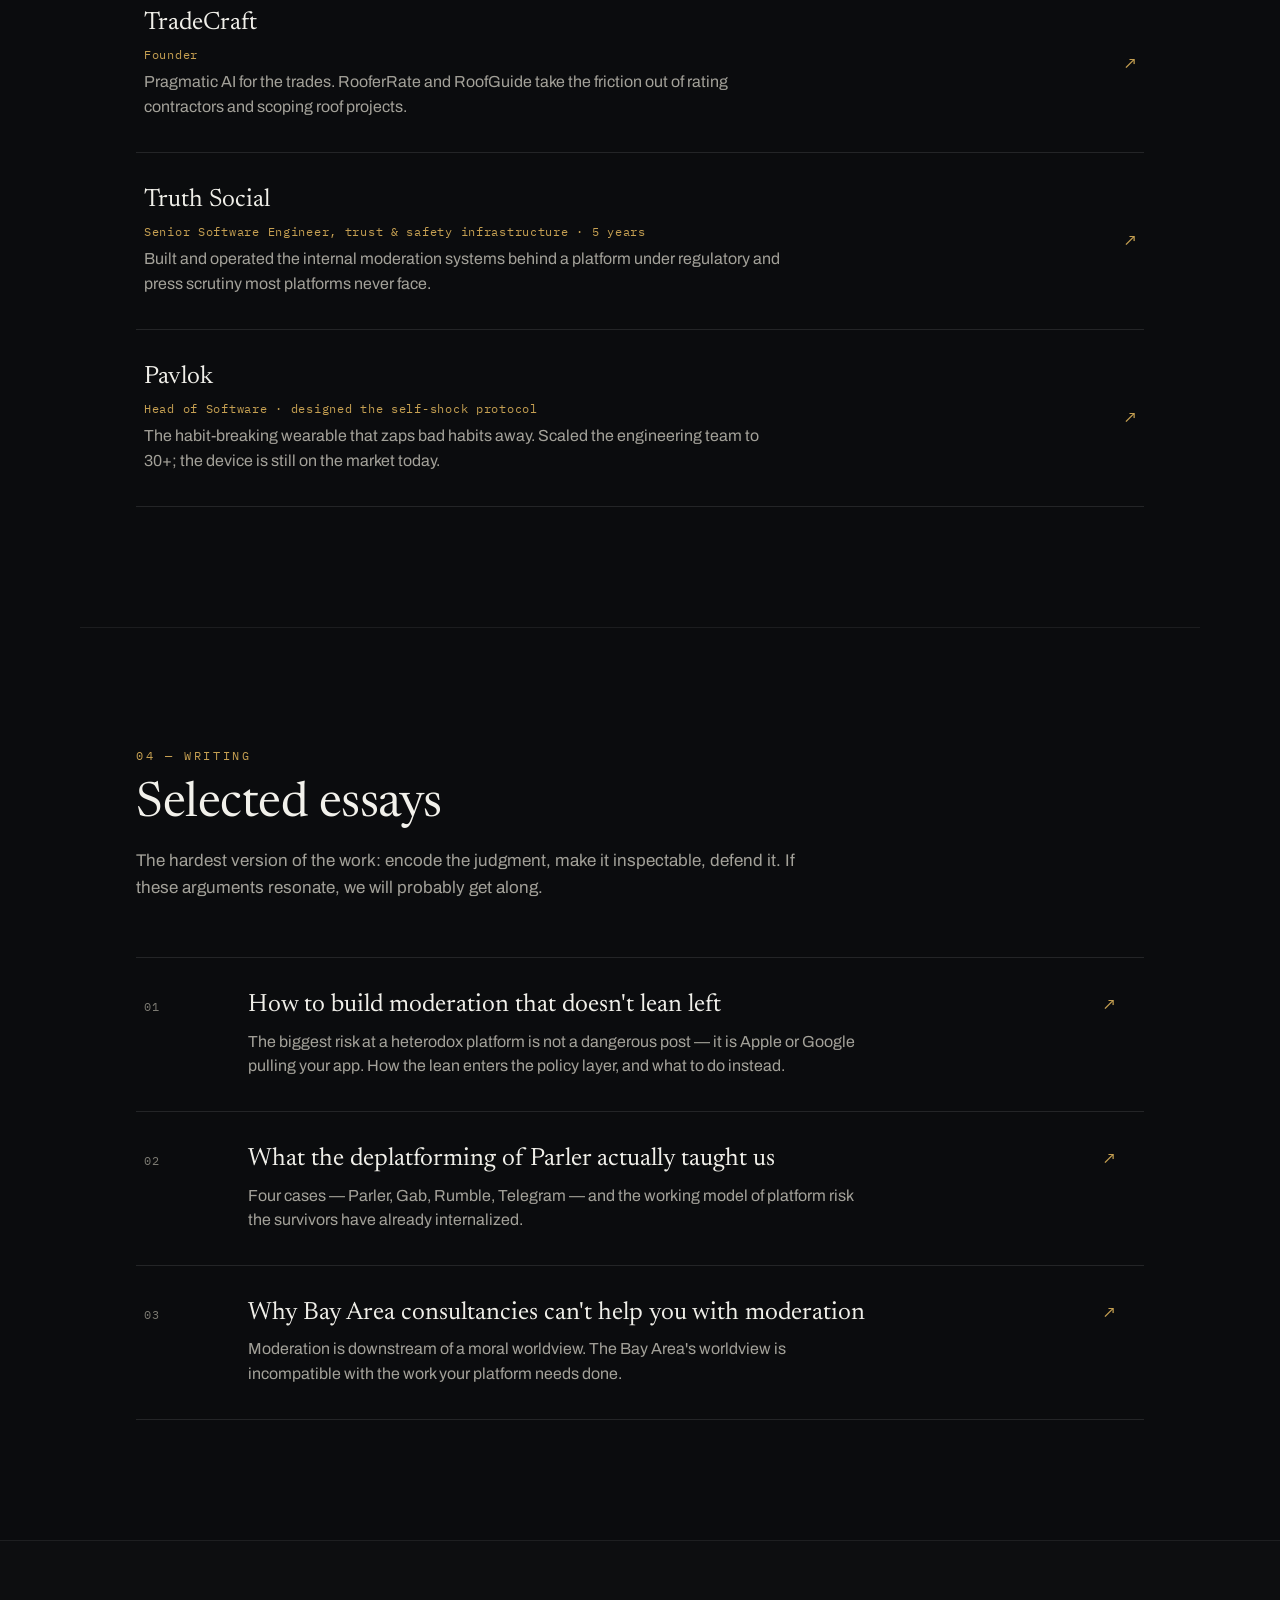
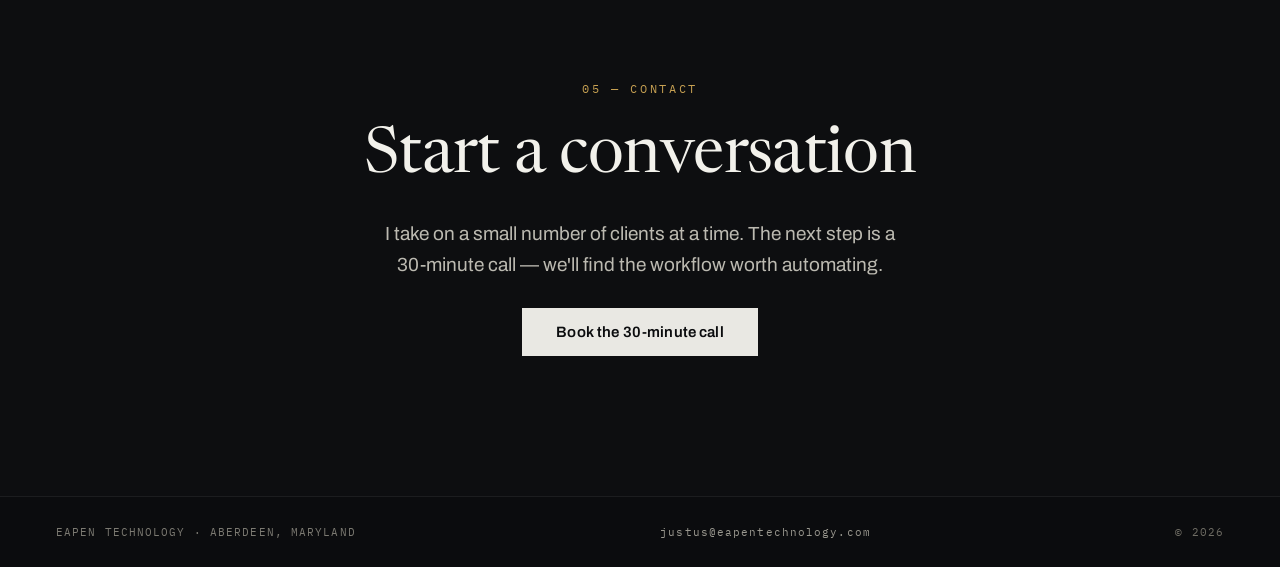
==== commit 6c8a5ba9: "refactor(site): apply code-review fixes to redesign - a11y: add a:focus-visible outline (keyboard fo" ====
--- a/index.html
+++ b/index.html
@@ -41,6 +41,7 @@
   ::selection { background: var(--gold); color: var(--bg); }
   a { color: var(--gold-soft); text-decoration: none; }
   a:hover { color: var(--gold-bright); }
+  a:focus-visible { outline: 2px solid var(--gold); outline-offset: 3px; }
   h1, h2, h3 { margin: 0; }
   p { margin: 0; }
   img { max-width: 100%; display: block; }
@@ -129,7 +130,7 @@
   .portrait { position: relative; width: 100%; aspect-ratio: 4/5; border: 1px solid var(--rule-strong); overflow: hidden; background: #101114; }
   .portrait .placeholder {
     position: absolute; inset: 0; z-index: 0; display: flex; align-items: center; justify-content: center;
-    font-family: var(--mono); font-size: 11px; letter-spacing: .18em; color: #4a4842; text-transform: uppercase;
+    font-family: var(--mono); font-size: 11px; letter-spacing: .18em; color: #6f6d64; text-transform: uppercase;
   }
   .portrait img { position: relative; z-index: 1; width: 100%; height: 100%; object-fit: cover; }
   .about-caption { font-family: var(--mono); font-size: 11px; letter-spacing: .14em; color: var(--faint); text-transform: uppercase; }
@@ -183,7 +184,7 @@
   footer .meta { font-family: var(--mono); font-size: 11px; letter-spacing: .1em; color: var(--faint); text-transform: uppercase; }
   footer a { font-family: var(--mono); font-size: 11px; letter-spacing: .1em; color: #9a988f; }
   footer a:hover { color: var(--gold-bright); }
-  footer .copy { font-family: var(--mono); font-size: 11px; letter-spacing: .1em; color: #5b5951; }
+  footer .copy { font-family: var(--mono); font-size: 11px; letter-spacing: .1em; color: #6f6d64; }
 
   /* RESPONSIVE */
   @media (max-width: 900px) {
@@ -484,6 +485,7 @@
   }
   function loop(t) {
     raf = requestAnimationFrame(loop);
+    if (!grid) return;               // zero-height canvas before first real resize; self-heals via ResizeObserver
     if (t - last < 120) return;
     last = t;
     step();
@@ -500,6 +502,16 @@
   var ro = new ResizeObserver(resize);
   ro.observe(canvas);
   window.addEventListener('mousemove', onMove);
+  // Pause the loop while the tab is hidden — no point burning cycles on an unseen background flourish.
+  document.addEventListener('visibilitychange', function () {
+    if (document.hidden) {
+      cancelAnimationFrame(raf);
+      raf = 0;
+    } else if (!raf) {
+      last = 0;
+      raf = requestAnimationFrame(loop);
+    }
+  });
   resize();
   raf = requestAnimationFrame(loop);
 })();
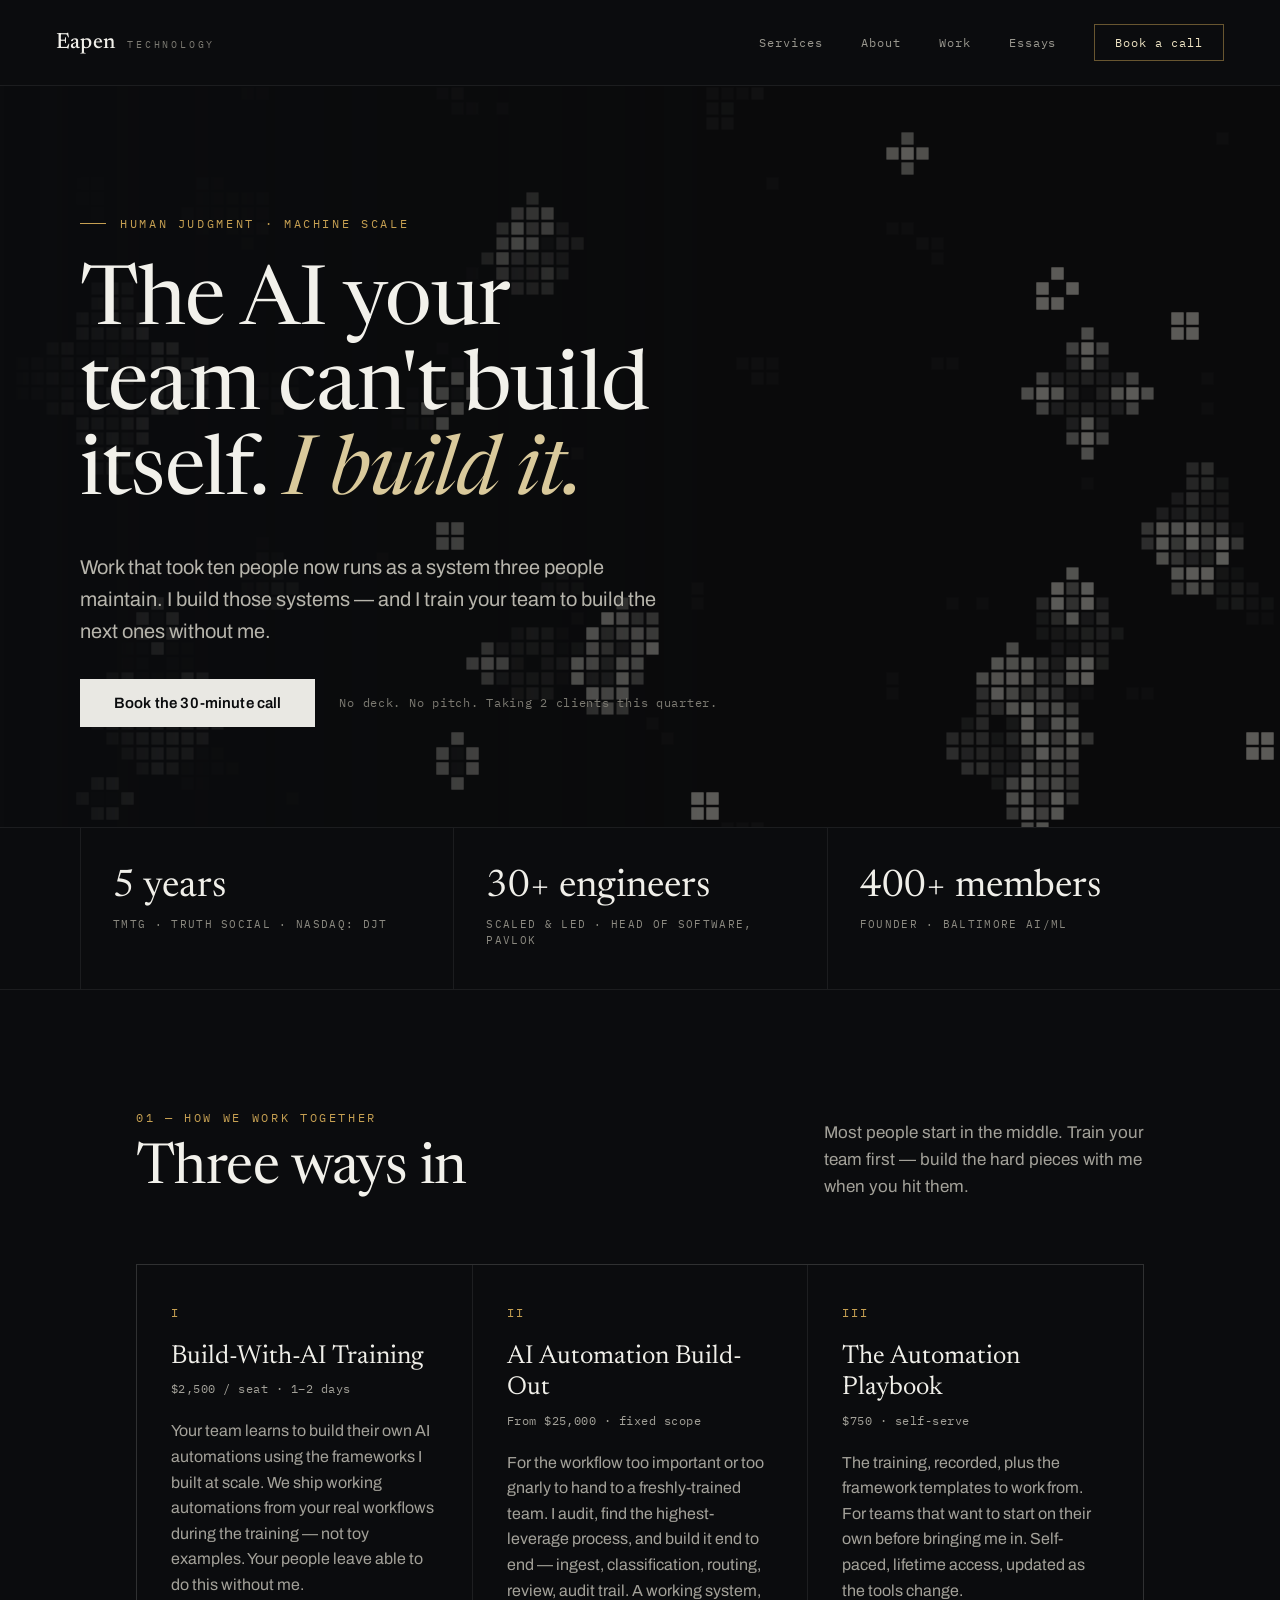
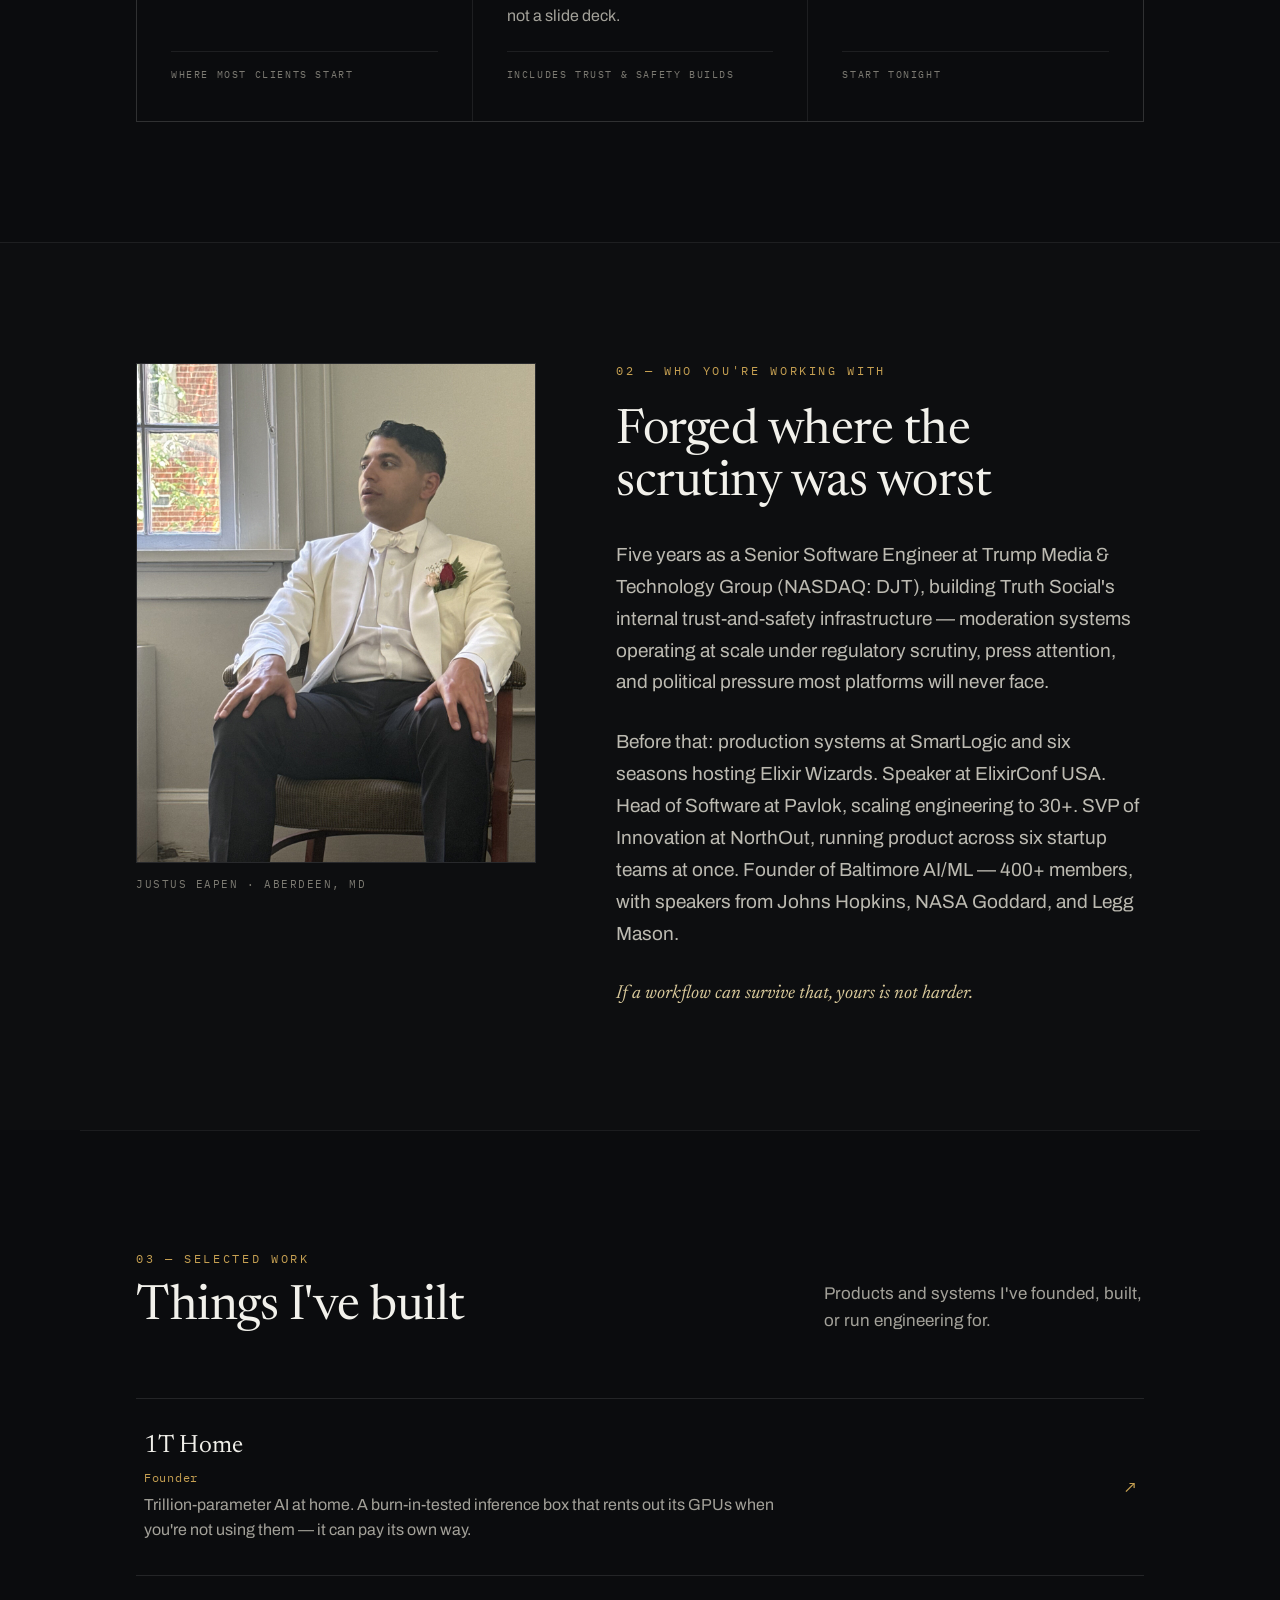
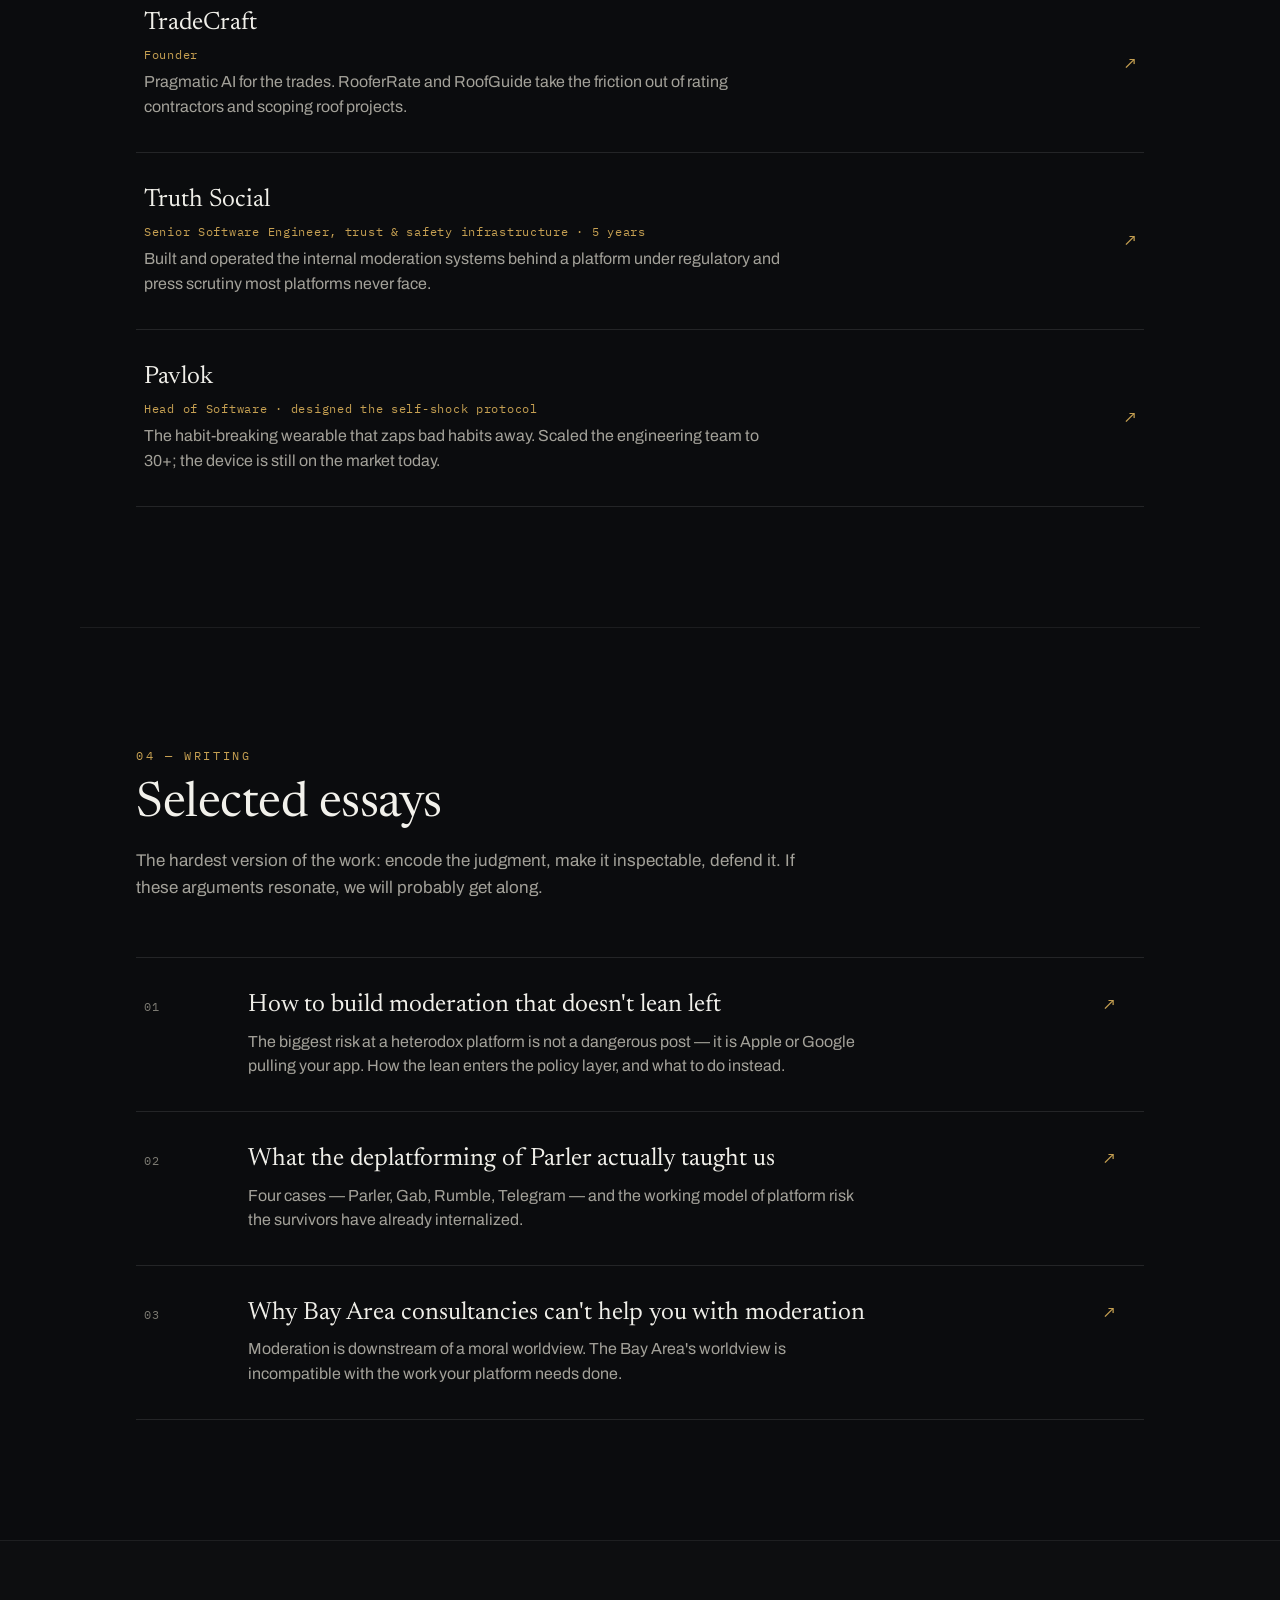
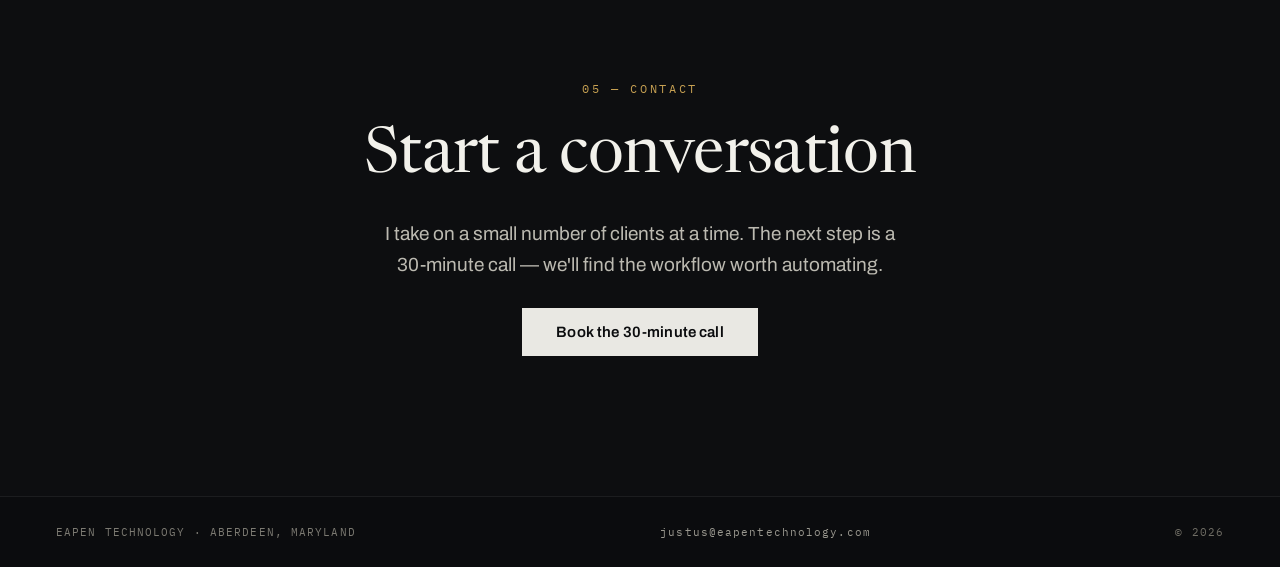
==== commit 94fad5c1: "feat(site): add portrait photo to About section Converts IMG_0813.HEIC (3024x4032 portrait, EXIF-rot" ====
--- a/index.html
+++ b/index.html
@@ -318,8 +318,8 @@
     <div class="about-grid wrap section-pad">
       <div class="about-col-l">
         <div class="portrait">
-          <!-- Replace src with your portrait file (e.g. portrait.jpg). Placeholder shows until then. -->
-          <img src="portrait.jpg" alt="Justus Eapen" onerror="this.style.display='none'">
+          <!-- portrait.jpg is 1200x1500 (4:5). If it ever goes missing, onerror reveals the placeholder behind it. -->
+          <img src="portrait.jpg" width="1200" height="1500" alt="Justus Eapen, seated, in a white dinner jacket" onerror="this.style.display='none'">
           <span class="placeholder">Portrait</span>
         </div>
         <span class="about-caption">Justus Eapen · Aberdeen, MD</span>
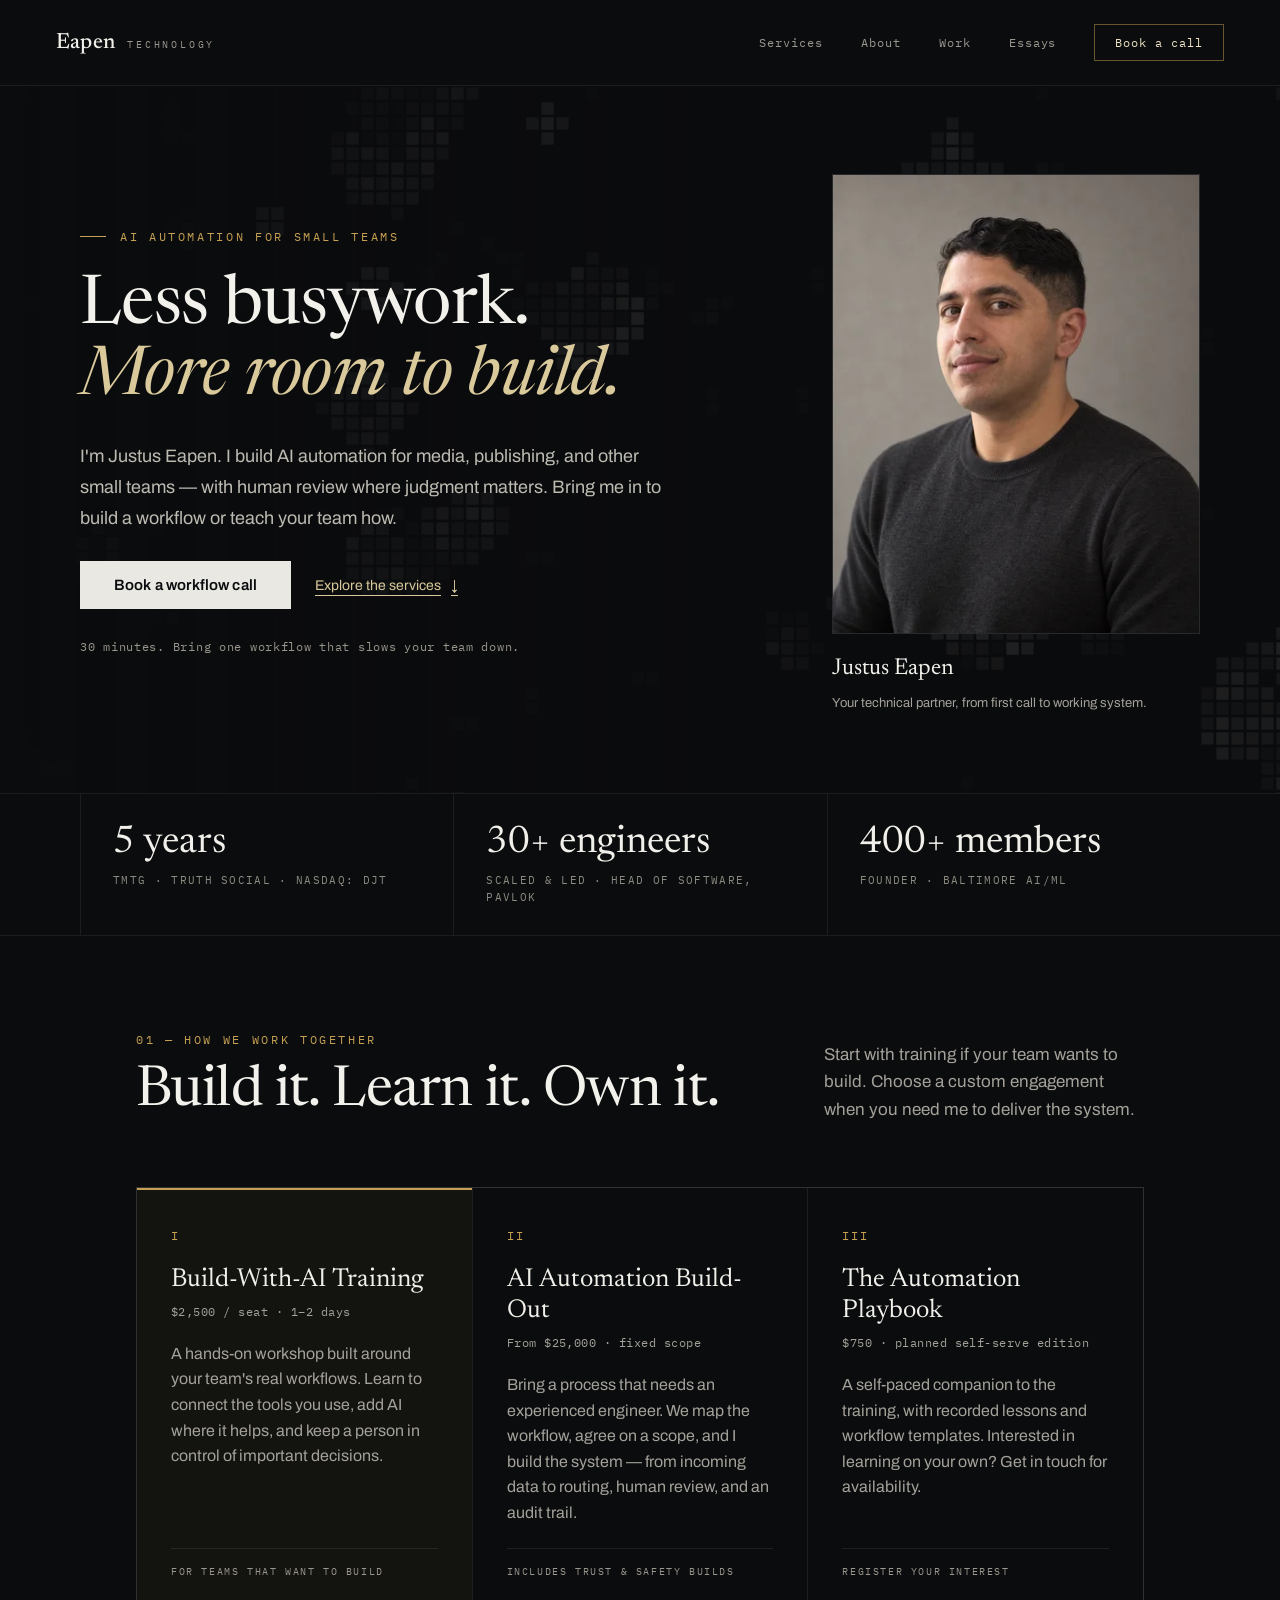
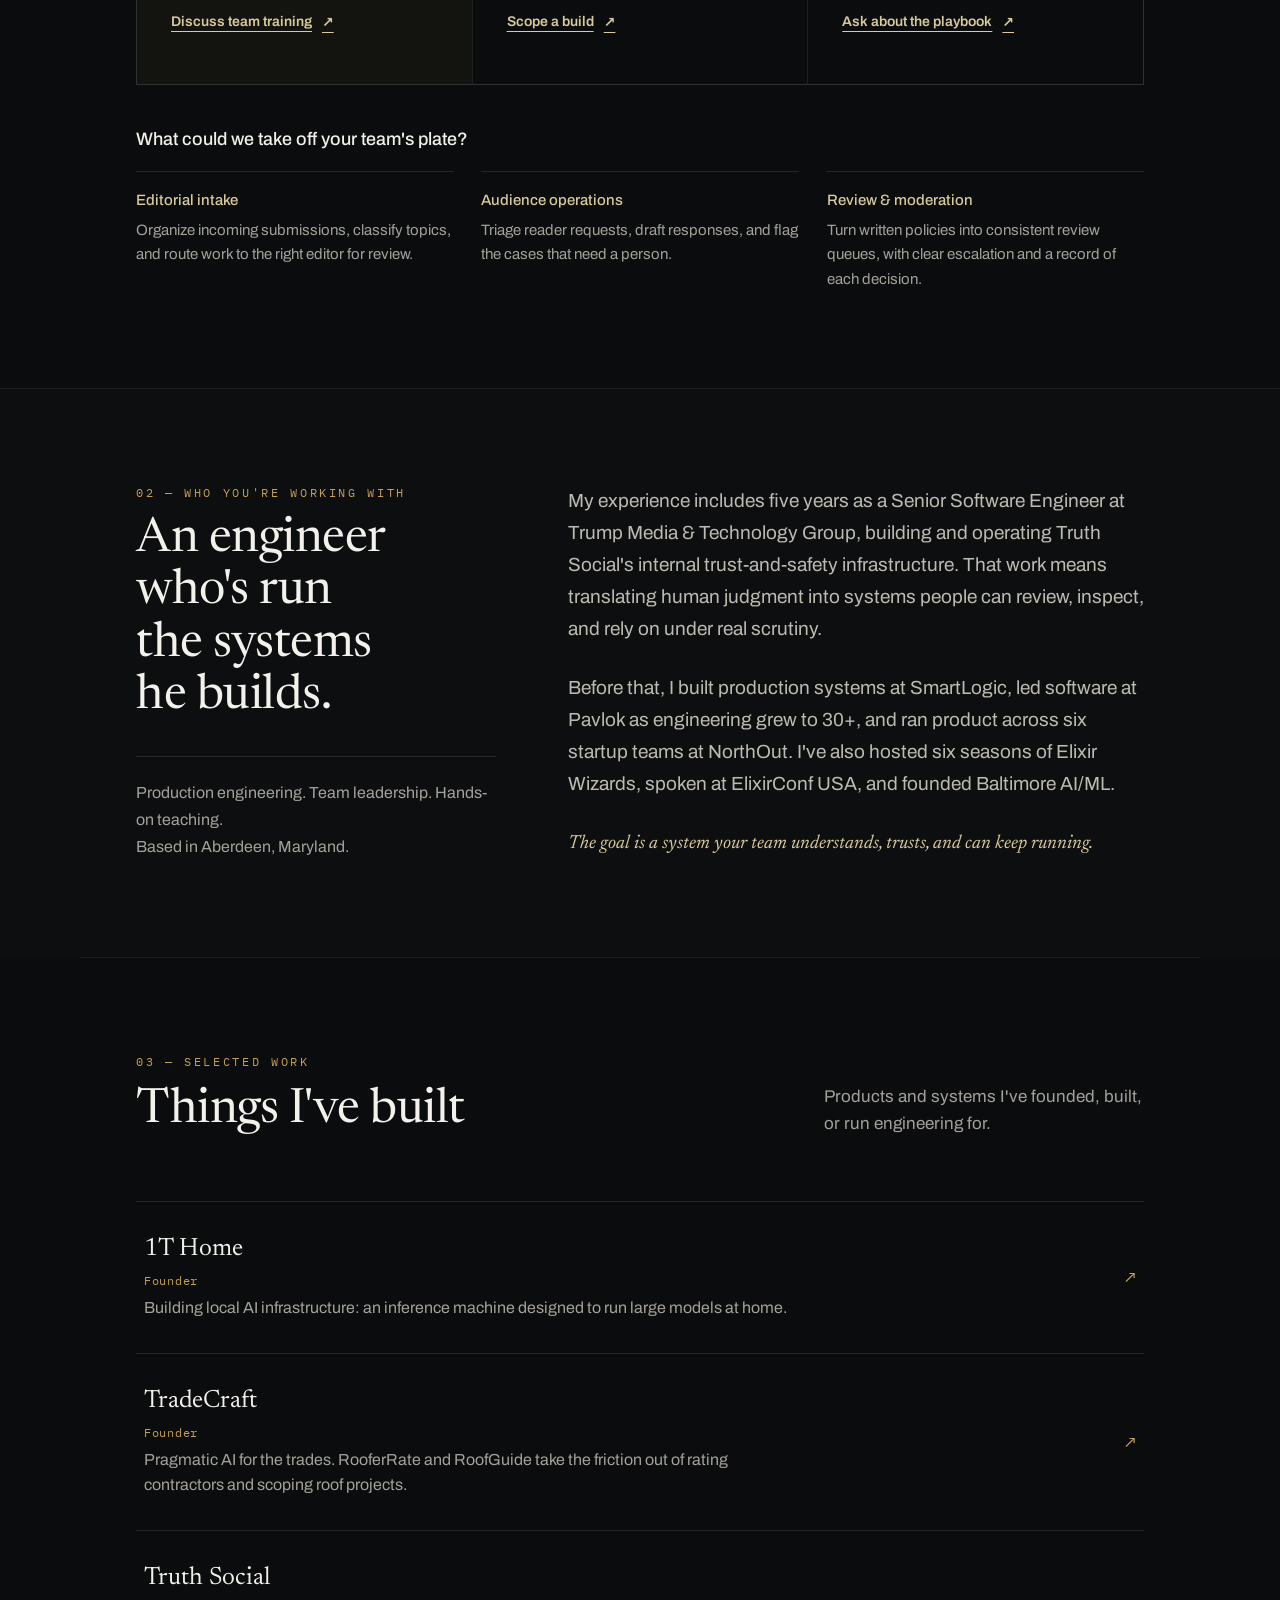
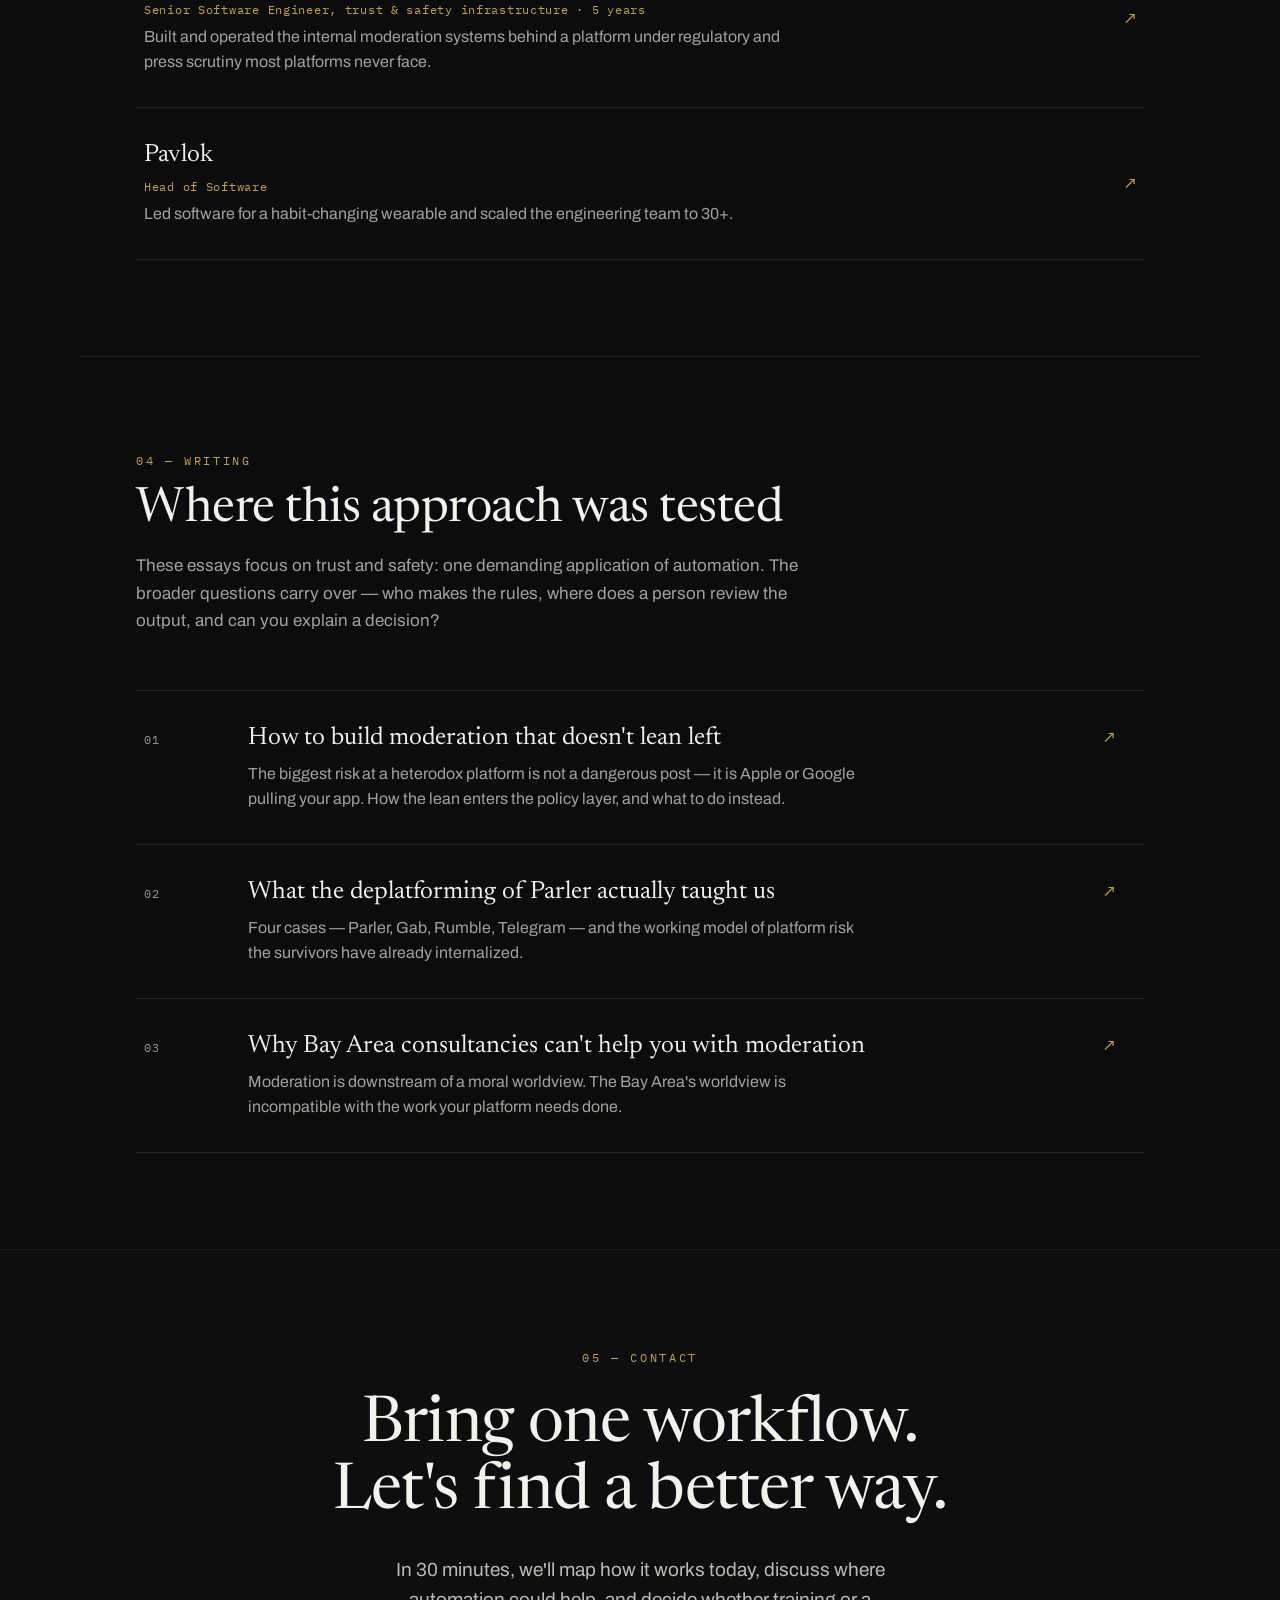
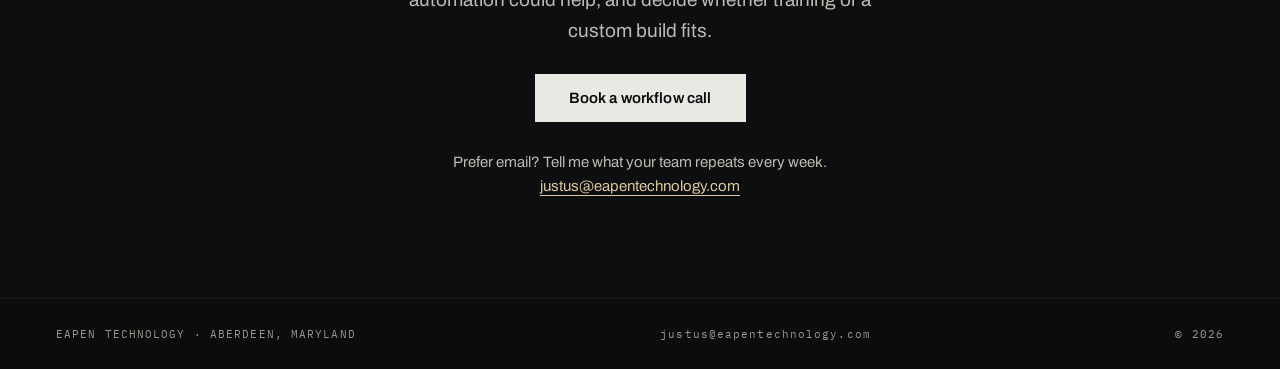
==== commit aa184914: "fix: clarify marketing offers and strengthen founder credibility" ====
--- a/index.html
+++ b/index.html
@@ -4,13 +4,24 @@
 <meta charset="UTF-8">
 <meta name="viewport" content="width=device-width, initial-scale=1.0">
 <title>Eapen Technology — AI Automation for Small Teams</title>
-<meta name="description" content="Justus Eapen builds the AI automation a small team can't build itself. Five years encoding human judgment into systems at Truth Social. Taking on 2 clients this quarter.">
+<meta name="description" content="AI automation and hands-on training for media, publishing, and small teams. Work directly with Justus Eapen to build dependable workflows your team can run.">
 <meta property="og:title" content="Eapen Technology — AI Automation for Small Teams">
-<meta property="og:description" content="Justus Eapen builds the AI automation a small team can't build itself. Five years encoding human judgment into systems at Truth Social. Taking on 2 clients this quarter.">
+<meta property="og:description" content="AI automation and hands-on training for media, publishing, and small teams. Work directly with Justus Eapen to build dependable workflows your team can run.">
 <meta property="og:type" content="website">
+<meta property="og:url" content="https://eapentechnology.com/">
+<meta property="og:site_name" content="Eapen Technology">
+<meta property="og:image" content="https://eapentechnology.com/assets/social-card.png">
+<meta property="og:image:width" content="1200">
+<meta property="og:image:height" content="630">
+<meta property="og:image:alt" content="Eapen Technology. Less busywork. More room to build. AI automation for small teams.">
+<link rel="canonical" href="https://eapentechnology.com/">
+<link rel="icon" href="/assets/favicon.svg" type="image/svg+xml">
+<meta name="theme-color" content="#0b0c0e">
 <meta name="twitter:card" content="summary_large_image">
 <meta name="twitter:title" content="Eapen Technology — AI Automation for Small Teams">
-<meta name="twitter:description" content="Justus Eapen builds the AI automation a small team can't build itself. Five years encoding human judgment into systems at Truth Social.">
+<meta name="twitter:image" content="https://eapentechnology.com/assets/social-card.png">
+<meta name="twitter:image:alt" content="Eapen Technology. Less busywork. More room to build. AI automation for small teams.">
+<meta name="twitter:description" content="AI automation and hands-on training for media, publishing, and small teams. Work directly with Justus Eapen.">
 <link rel="preconnect" href="https://fonts.googleapis.com">
 <link rel="preconnect" href="https://fonts.gstatic.com" crossorigin>
 <link href="https://fonts.googleapis.com/css2?family=Newsreader:ital,opsz,wght@0,6..72,400;0,6..72,500;1,6..72,400&family=Archivo:wght@400;500;600&family=IBM+Plex+Mono:wght@400;500&display=swap" rel="stylesheet">
@@ -25,7 +36,7 @@
     --heading-soft: #f0efe9;
     --body: #bcbab1;
     --muted: #a3a199;
-    --faint: #7c7a72;
+    --faint: #99968d;
     --gold: #c6a052;
     --gold-soft: #d9c99b;
     --gold-bright: #efe4c4;
@@ -42,12 +53,15 @@
   a { color: var(--gold-soft); text-decoration: none; }
   a:hover { color: var(--gold-bright); }
   a:focus-visible { outline: 2px solid var(--gold); outline-offset: 3px; }
+  .skip-link { position: absolute; top: -100px; left: 20px; padding: 14px 20px; background: var(--text); color: var(--bg); z-index: 20; }
+  .skip-link:focus { top: 12px; color: var(--bg); }
+  section[id], main[id] { scroll-margin-top: 24px; }
   h1, h2, h3 { margin: 0; }
   p { margin: 0; }
   img { max-width: 100%; display: block; }
   @keyframes riseIn { from { opacity: 0; transform: translateY(24px); } to { opacity: 1; transform: translateY(0); } }
   @media (prefers-reduced-motion: reduce) {
-    [style*="animation"] { animation: none !important; }
+    *, *::before, *::after { animation: none !important; transition: none !important; }
   }
 
   .wrap { max-width: 1120px; margin: 0 auto; }
@@ -71,23 +85,27 @@
   .nav-cta:hover { border-color: var(--gold); background: rgba(198,160,82,.08); }
 
   /* HERO */
-  .hero { position: relative; padding: 130px 56px 100px; overflow: hidden; }
+  .hero { position: relative; padding: 88px 56px 80px; overflow: hidden; }
   .hero canvas {
-    position: absolute; inset: 0; width: 100%; height: 100%; opacity: .5; pointer-events: none;
+    position: absolute; inset: 0; width: 100%; height: 100%; opacity: .12; pointer-events: none;
     -webkit-mask-image: linear-gradient(90deg, transparent 0%, black 55%, black 100%);
     mask-image: linear-gradient(90deg, transparent 0%, black 55%, black 100%);
   }
-  .hero-inner { position: relative; max-width: 1120px; margin: 0 auto; display: flex; flex-direction: column; align-items: flex-start; gap: 32px; }
+  .hero-inner { position: relative; max-width: 1120px; margin: 0 auto; display: grid; grid-template-columns: minmax(0, 1.55fr) minmax(0, 1fr); align-items: center; gap: 64px; }
+  .hero-copy { display: flex; flex-direction: column; align-items: flex-start; gap: 28px; }
+  .hero-portrait { margin: 0; width: 100%; max-width: 368px; justify-self: end; }
+  .hero-portrait figcaption { display: flex; flex-direction: column; gap: 7px; margin-top: 18px; font-size: 13px; line-height: 1.5; color: var(--muted); }
+  .hero-portrait figcaption strong { font-family: var(--serif); font-size: 23px; font-weight: 400; color: var(--heading); }
   .eyebrow-line { display: flex; align-items: center; gap: 14px; animation: riseIn .7s ease both; }
   .eyebrow-line .tick { width: 26px; height: 1px; background: var(--gold); }
   .eyebrow { font-family: var(--mono); font-size: 12px; letter-spacing: .22em; color: var(--gold); text-transform: uppercase; }
   .hero h1 {
-    font-family: var(--serif); font-weight: 400; font-size: clamp(46px, 6.4vw, 90px);
+    font-family: var(--serif); font-weight: 400; font-size: clamp(46px, 5.3vw, 76px);
     line-height: 1.04; letter-spacing: -.01em; color: var(--heading);
-    animation: riseIn .8s .05s ease both; text-wrap: balance; max-width: 14ch;
+    animation: riseIn .8s .05s ease both; text-wrap: balance; max-width: 16ch;
   }
   .hero h1 em { font-style: italic; color: var(--gold-soft); }
-  .hero-lead { max-width: 600px; font-size: 20px; line-height: 1.6; color: #b7b5ac; animation: riseIn .8s .2s ease both; }
+  .hero-lead { max-width: 600px; font-size: 18px; line-height: 1.7; color: var(--body); animation: riseIn .8s .2s ease both; }
   .hero-actions { display: flex; align-items: center; gap: 24px; animation: riseIn .8s .35s ease both; flex-wrap: wrap; }
   .btn {
     display: inline-block; font-family: var(--sans); font-weight: 600; font-size: 15px; letter-spacing: .01em;
@@ -95,17 +113,19 @@
   }
   .btn:hover { background: var(--gold); }
   .hero-note { font-family: var(--mono); font-size: 12px; letter-spacing: .06em; color: var(--faint); }
+  .text-link { display: inline-flex; align-items: center; gap: 10px; min-height: 44px; font-size: 14px; text-decoration: underline; text-underline-offset: 5px; }
+  .hero-note { line-height: 1.7; }
 
   /* CREDENTIAL STRIP */
   .strip { border-top: 1px solid var(--rule); border-bottom: 1px solid var(--rule); position: relative; z-index: 5; }
   .strip-grid { display: grid; grid-template-columns: 1fr 1fr 1fr; }
-  .stat { padding: 40px 32px; display: flex; flex-direction: column; gap: 10px; border-left: 1px solid var(--rule); }
+  .stat { padding: 30px 32px; display: flex; flex-direction: column; gap: 10px; border-left: 1px solid var(--rule); }
   .stat .figure { font-family: var(--serif); font-weight: 400; font-size: 38px; line-height: 1; color: var(--heading-soft); }
   .stat .label { font-family: var(--mono); font-size: 11px; letter-spacing: .12em; color: #8c8a81; line-height: 1.5; text-transform: uppercase; }
 
   /* SECTION SCAFFOLD */
   section { position: relative; z-index: 5; }
-  .section-pad { padding: 120px 56px; }
+  .section-pad { padding: 96px 56px; }
   .section-head { display: flex; justify-content: space-between; align-items: flex-end; gap: 48px; margin-bottom: 64px; flex-wrap: wrap; }
   .section-head-l { display: flex; flex-direction: column; gap: 16px; max-width: 640px; }
   .section-head-r { max-width: 320px; font-size: 17px; line-height: 1.6; color: var(--muted); }
@@ -122,18 +142,21 @@
   .offer .price { font-family: var(--mono); font-size: 12px; letter-spacing: .04em; color: var(--muted); }
   .offer .body { font-size: 16px; line-height: 1.6; color: var(--muted); flex: 1; }
   .offer .tag { font-family: var(--mono); font-size: 10px; letter-spacing: .16em; color: var(--faint); border-top: 1px solid rgba(255,255,255,.08); padding-top: 16px; text-transform: uppercase; }
+  .offer:first-child { background: #131310; box-shadow: inset 0 2px var(--gold); }
+  .offer .text-link { align-self: flex-start; font-weight: 600; }
+  .workflow-intro { margin: 44px 0 22px; font-size: 18px; font-weight: 500; color: var(--heading-soft); }
+  .workflow-grid { display: grid; grid-template-columns: repeat(3, minmax(0, 1fr)); gap: 28px; }
+  .workflow-grid article { border-top: 1px solid var(--rule-strong); padding-top: 20px; }
+  .workflow-grid h4 { margin: 0 0 10px; font-size: 15px; font-weight: 500; color: var(--gold-soft); }
+  .workflow-grid p { font-size: 15px; line-height: 1.65; color: var(--muted); }
 
   /* ABOUT */
   .about { border-top: 1px solid var(--rule); background: var(--bg-alt); }
-  .about-grid { display: grid; grid-template-columns: 400px 1fr; gap: 80px; align-items: start; }
+  .about-grid { display: grid; grid-template-columns: minmax(0, 1fr) minmax(0, 1.6fr); gap: 72px; align-items: start; }
   .about-col-l { display: flex; flex-direction: column; gap: 14px; }
+  .about-proof { margin-top: 18px; padding-top: 22px; border-top: 1px solid var(--rule-strong); font-size: 16px; line-height: 1.7; color: var(--muted); }
   .portrait { position: relative; width: 100%; aspect-ratio: 4/5; border: 1px solid var(--rule-strong); overflow: hidden; background: #101114; }
-  .portrait .placeholder {
-    position: absolute; inset: 0; z-index: 0; display: flex; align-items: center; justify-content: center;
-    font-family: var(--mono); font-size: 11px; letter-spacing: .18em; color: #6f6d64; text-transform: uppercase;
-  }
   .portrait img { position: relative; z-index: 1; width: 100%; height: 100%; object-fit: cover; }
-  .about-caption { font-family: var(--mono); font-size: 11px; letter-spacing: .14em; color: var(--faint); text-transform: uppercase; }
   .about-col-r { display: flex; flex-direction: column; gap: 28px; }
   .about-col-r p { font-size: 19px; line-height: 1.68; color: var(--body); }
   .about-pull { font-family: var(--serif); font-style: italic; font-size: 22px; line-height: 1.4; color: var(--gold-soft) !important; }
@@ -171,10 +194,12 @@
   .essay-arrow { font-family: var(--mono); font-size: 18px; color: var(--gold); }
 
   /* CONTACT */
-  .contact { border-top: 1px solid var(--rule); background: var(--bg-alt); padding: 140px 56px; text-align: center; }
+  .contact { border-top: 1px solid var(--rule); background: var(--bg-alt); padding: 100px 56px; text-align: center; }
   .contact-inner { display: flex; flex-direction: column; align-items: center; gap: 28px; max-width: 760px; margin: 0 auto; }
   .contact h2 { font-family: var(--serif); font-weight: 400; font-size: clamp(40px, 5vw, 72px); line-height: 1.05; letter-spacing: -.01em; color: var(--heading); text-wrap: balance; }
   .contact p { max-width: 520px; font-size: 19px; line-height: 1.6; color: var(--body); }
+  .contact .contact-email { font-size: 15px; overflow-wrap: anywhere; }
+  .contact-email a { text-decoration: underline; text-underline-offset: 4px; }
 
   /* FOOTER */
   footer {
@@ -184,18 +209,20 @@
   footer .meta { font-family: var(--mono); font-size: 11px; letter-spacing: .1em; color: var(--faint); text-transform: uppercase; }
   footer a { font-family: var(--mono); font-size: 11px; letter-spacing: .1em; color: #9a988f; }
   footer a:hover { color: var(--gold-bright); }
-  footer .copy { font-family: var(--mono); font-size: 11px; letter-spacing: .1em; color: #6f6d64; }
+  footer .copy { font-family: var(--mono); font-size: 11px; letter-spacing: .1em; color: var(--faint); }
 
   /* RESPONSIVE */
   @media (max-width: 900px) {
     .nav { padding: 20px 28px; }
     .nav-links { gap: 22px; }
     .hero { padding: 90px 28px 72px; }
+    .hero-inner { gap: 32px; grid-template-columns: minmax(0, 1.4fr) minmax(0, 1fr); }
     .section-pad { padding: 88px 28px; }
     .strip-grid { grid-template-columns: 1fr; }
     .stat { border-left: none; border-top: 1px solid var(--rule); }
     .stat:first-child { border-top: none; }
     .offers-grid { grid-template-columns: 1fr; }
+    .workflow-grid { grid-template-columns: 1fr; gap: 20px; }
     .offer { min-height: 0; }
     .about-grid { grid-template-columns: 1fr; gap: 40px; padding-left: 28px; padding-right: 28px; }
     .about-col-l { max-width: 320px; }
@@ -204,8 +231,16 @@
   }
   @media (max-width: 620px) {
     .nav { flex-direction: column; gap: 18px; align-items: flex-start; }
-    .nav-links { flex-wrap: wrap; gap: 16px 22px; }
+    .nav-links { flex-wrap: wrap; gap: 12px; }
+    .nav-cta { padding: 10px 12px; }
     .hero { padding: 64px 20px 56px; }
+    .hero-inner { grid-template-columns: 1fr; gap: 40px; }
+    .hero h1 { font-size: clamp(43px, 10.8vw, 62px); }
+    .hero-portrait { justify-self: start; max-width: none; display: grid; grid-template-columns: 132px minmax(0, 1fr); align-items: center; gap: 20px; }
+    .hero-portrait figcaption { margin-top: 0; }
+    .hero-portrait figcaption strong { font-size: 22px; }
+    .hero .eyebrow { font-size: 10px; letter-spacing: .13em; }
+    .hero-actions { gap: 12px 24px; }
     .section-pad { padding: 72px 20px; }
     .section-head { margin-bottom: 44px; }
     .essay-item { grid-template-columns: 1fr; gap: 10px; }
@@ -222,13 +257,14 @@
 <body>
 
 <div>
+  <a class="skip-link" href="#main">Skip to content</a>
 
   <!-- ═══ NAV ═══ -->
-  <div class="nav">
-    <div class="nav-brand">
+  <nav class="nav" aria-label="Main navigation">
+    <a class="nav-brand" href="/" aria-label="Eapen Technology home">
       <span class="name">Eapen</span>
       <span class="sub">Technology</span>
-    </div>
+    </a>
     <div class="nav-links">
       <a href="#offers">Services</a>
       <a href="#about">About</a>
@@ -236,22 +272,32 @@
       <a href="#essays">Essays</a>
       <a href="https://calendly.com/eapentechnology/get-acquainted" class="nav-cta" target="_blank" rel="noopener noreferrer">Book a call</a>
     </div>
-  </div>
-
+  </nav>
+
+  <main id="main">
   <!-- ═══ HERO ═══ -->
   <div class="hero">
-    <canvas id="heroCanvas"></canvas>
+    <canvas id="heroCanvas" aria-hidden="true"></canvas>
     <div class="hero-inner">
+      <div class="hero-copy">
       <div class="eyebrow-line">
         <span class="tick"></span>
-        <span class="eyebrow">Human judgment · machine scale</span>
-      </div>
-      <h1>The AI your team can't build itself. <em>I build it.</em></h1>
-      <p class="hero-lead">Work that took ten people now runs as a system three people maintain. I build those systems — and I train your team to build the next ones without me.</p>
+        <span class="eyebrow">AI automation for small teams</span>
+      </div>
+      <h1>Less busywork.<br><em>More room to build.</em></h1>
+      <p class="hero-lead">I'm Justus Eapen. I build AI automation for media, publishing, and other small teams — with human review where judgment matters. Bring me in to build a workflow or teach your team how.</p>
       <div class="hero-actions">
-        <a href="https://calendly.com/eapentechnology/get-acquainted" class="btn" target="_blank" rel="noopener noreferrer">Book the 30-minute call</a>
-        <span class="hero-note">No deck. No pitch. Taking 2 clients this quarter.</span>
-      </div>
+        <a href="https://calendly.com/eapentechnology/get-acquainted" class="btn" target="_blank" rel="noopener noreferrer">Book a workflow call</a>
+        <a href="#offers" class="text-link">Explore the services <span aria-hidden="true">↓</span></a>
+      </div>
+      <p class="hero-note">30 minutes. Bring one workflow that slows your team down.</p>
+      </div>
+      <figure class="hero-portrait">
+        <div class="portrait">
+          <img src="assets/justus-headshot-800.webp" srcset="assets/justus-headshot-400.webp 400w, assets/justus-headshot-800.webp 800w" sizes="(max-width: 620px) 132px, (max-width: 900px) 36vw, 368px" width="800" height="1000" alt="Justus Eapen, founder of Eapen Technology" fetchpriority="high">
+        </div>
+        <figcaption><strong>Justus Eapen</strong><span>Your technical partner, from first call to working system.</span></figcaption>
+      </figure>
     </div>
   </div>
 
@@ -278,9 +324,9 @@
     <div class="section-head">
       <div class="section-head-l">
         <span class="eyebrow">01 — How we work together</span>
-        <h2 class="h2">Three ways in</h2>
-      </div>
-      <p class="section-head-r">Most people start in the middle. Train your team first — build the hard pieces with me when you hit them.</p>
+        <h2 class="h2">Build it. Learn it. Own it.</h2>
+      </div>
+      <p class="section-head-r">Start with training if your team wants to build. Choose a custom engagement when you need me to deliver the system.</p>
     </div>
     <div class="offers-grid">
       <div class="offer">
@@ -289,8 +335,9 @@
           <h3>Build-With-AI Training</h3>
           <span class="price">$2,500 / seat · 1–2 days</span>
         </div>
-        <p class="body">Your team learns to build their own AI automations using the frameworks I built at scale. We ship working automations from your real workflows during the training — not toy examples. Your people leave able to do this without me.</p>
-        <span class="tag">Where most clients start</span>
+        <p class="body">A hands-on workshop built around your team's real workflows. Learn to connect the tools you use, add AI where it helps, and keep a person in control of important decisions.</p>
+        <span class="tag">For teams that want to build</span>
+        <a class="text-link" href="https://calendly.com/eapentechnology/get-acquainted" target="_blank" rel="noopener noreferrer">Discuss team training <span aria-hidden="true">↗</span></a>
       </div>
       <div class="offer">
         <span class="numeral">II</span>
@@ -298,18 +345,26 @@
           <h3>AI Automation Build-Out</h3>
           <span class="price">From $25,000 · fixed scope</span>
         </div>
-        <p class="body">For the workflow too important or too gnarly to hand to a freshly-trained team. I audit, find the highest-leverage process, and build it end to end — ingest, classification, routing, review, audit trail. A working system, not a slide deck.</p>
+        <p class="body">Bring a process that needs an experienced engineer. We map the workflow, agree on a scope, and I build the system — from incoming data to routing, human review, and an audit trail.</p>
         <span class="tag">Includes trust &amp; safety builds</span>
+        <a class="text-link" href="https://calendly.com/eapentechnology/get-acquainted" target="_blank" rel="noopener noreferrer">Scope a build <span aria-hidden="true">↗</span></a>
       </div>
       <div class="offer">
         <span class="numeral">III</span>
         <div class="offer-title-wrap">
           <h3>The Automation Playbook</h3>
-          <span class="price">$750 · self-serve</span>
+          <span class="price">$750 · planned self-serve edition</span>
         </div>
-        <p class="body">The training, recorded, plus the framework templates to work from. For teams that want to start on their own before bringing me in. Self-paced, lifetime access, updated as the tools change.</p>
-        <span class="tag">Start tonight</span>
-      </div>
+        <p class="body">A self-paced companion to the training, with recorded lessons and workflow templates. Interested in learning on your own? Get in touch for availability.</p>
+        <span class="tag">Register your interest</span>
+        <a class="text-link" href="mailto:justus@eapentechnology.com?subject=Automation%20Playbook%20interest">Ask about the playbook <span aria-hidden="true">↗</span></a>
+      </div>
+    </div>
+    <h3 class="workflow-intro">What could we take off your team's plate?</h3>
+    <div class="workflow-grid">
+      <article><h4>Editorial intake</h4><p>Organize incoming submissions, classify topics, and route work to the right editor for review.</p></article>
+      <article><h4>Audience operations</h4><p>Triage reader requests, draft responses, and flag the cases that need a person.</p></article>
+      <article><h4>Review &amp; moderation</h4><p>Turn written policies into consistent review queues, with clear escalation and a record of each decision.</p></article>
     </div>
   </section>
 
@@ -317,19 +372,14 @@
   <section id="about" class="about">
     <div class="about-grid wrap section-pad">
       <div class="about-col-l">
-        <div class="portrait">
-          <!-- portrait.jpg is 1200x1500 (4:5). If it ever goes missing, onerror reveals the placeholder behind it. -->
-          <img src="portrait.jpg" width="1200" height="1500" alt="Justus Eapen, seated, in a white dinner jacket" onerror="this.style.display='none'">
-          <span class="placeholder">Portrait</span>
-        </div>
-        <span class="about-caption">Justus Eapen · Aberdeen, MD</span>
+        <span class="eyebrow">02 — Who you're working with</span>
+        <h2 class="h2-sm">An engineer who's run the systems he builds.</h2>
+        <p class="about-proof">Production engineering. Team leadership. Hands-on teaching.<br>Based in Aberdeen, Maryland.</p>
       </div>
       <div class="about-col-r">
-        <span class="eyebrow">02 — Who you're working with</span>
-        <h2 class="h2-sm">Forged where the scrutiny was worst</h2>
-        <p>Five years as a Senior Software Engineer at Trump Media &amp; Technology Group (NASDAQ: DJT), building Truth Social's internal trust-and-safety infrastructure — moderation systems operating at scale under regulatory scrutiny, press attention, and political pressure most platforms will never face.</p>
-        <p>Before that: production systems at SmartLogic and six seasons hosting Elixir Wizards. Speaker at ElixirConf USA. Head of Software at Pavlok, scaling engineering to 30+. SVP of Innovation at NorthOut, running product across six startup teams at once. Founder of Baltimore AI/ML — 400+ members, with speakers from Johns Hopkins, NASA Goddard, and Legg Mason.</p>
-        <p class="about-pull">If a workflow can survive that, yours is not harder.</p>
+        <p>My experience includes five years as a Senior Software Engineer at Trump Media &amp; Technology Group, building and operating Truth Social's internal trust-and-safety infrastructure. That work means translating human judgment into systems people can review, inspect, and rely on under real scrutiny.</p>
+        <p>Before that, I built production systems at SmartLogic, led software at Pavlok as engineering grew to 30+, and ran product across six startup teams at NorthOut. I've also hosted six seasons of Elixir Wizards, spoken at ElixirConf USA, and founded Baltimore AI/ML.</p>
+        <p class="about-pull">The goal is a system your team understands, trusts, and can keep running.</p>
       </div>
     </div>
   </section>
@@ -348,7 +398,7 @@
         <span class="work-main">
           <span class="work-title">1T Home</span>
           <span class="work-role">Founder</span>
-          <span class="work-blurb">Trillion-parameter AI at home. A burn-in-tested inference box that rents out its GPUs when you're not using them — it can pay its own way.</span>
+          <span class="work-blurb">Building local AI infrastructure: an inference machine designed to run large models at home.</span>
         </span>
         <span class="work-arrow">↗</span>
       </a>
@@ -371,8 +421,8 @@
       <a href="https://pavlok.com" class="work-item" target="_blank" rel="noopener noreferrer">
         <span class="work-main">
           <span class="work-title">Pavlok</span>
-          <span class="work-role">Head of Software · designed the self-shock protocol</span>
-          <span class="work-blurb">The habit-breaking wearable that zaps bad habits away. Scaled the engineering team to 30+; the device is still on the market today.</span>
+          <span class="work-role">Head of Software</span>
+          <span class="work-blurb">Led software for a habit-changing wearable and scaled the engineering team to 30+.</span>
         </span>
         <span class="work-arrow">↗</span>
       </a>
@@ -383,8 +433,8 @@
   <section id="essays" class="essays section-pad wrap">
     <div class="essays-head">
       <span class="eyebrow">04 — Writing</span>
-      <h2 class="h2-sm">Selected essays</h2>
-      <p>The hardest version of the work: encode the judgment, make it inspectable, defend it. If these arguments resonate, we will probably get along.</p>
+      <h2 class="h2-sm">Where this approach was tested</h2>
+      <p>These essays focus on trust and safety: one demanding application of automation. The broader questions carry over — who makes the rules, where does a person review the output, and can you explain a decision?</p>
     </div>
     <div class="essay-list">
       <a href="/essays/moderation-without-the-lean.html" class="essay-item">
@@ -415,14 +465,16 @@
   </section>
 
   <!-- ═══ CONTACT ═══ -->
-  <div class="contact">
+  <section id="contact" class="contact" aria-labelledby="contact-heading">
     <div class="contact-inner">
       <span class="eyebrow">05 — Contact</span>
-      <h2>Start a conversation</h2>
-      <p>I take on a small number of clients at a time. The next step is a 30-minute call — we'll find the workflow worth automating.</p>
-      <a href="https://calendly.com/eapentechnology/get-acquainted" class="btn" target="_blank" rel="noopener noreferrer">Book the 30-minute call</a>
-    </div>
-  </div>
+      <h2 id="contact-heading">Bring one workflow.<br>Let's find a better way.</h2>
+      <p>In 30 minutes, we'll map how it works today, discuss where automation could help, and decide whether training or a custom build fits.</p>
+      <a href="https://calendly.com/eapentechnology/get-acquainted" class="btn" target="_blank" rel="noopener noreferrer">Book a workflow call</a>
+      <p class="contact-email">Prefer email? Tell me what your team repeats every week.<br><a href="mailto:justus@eapentechnology.com">justus@eapentechnology.com</a></p>
+    </div>
+  </section>
+  </main>
 
   <!-- ═══ FOOTER ═══ -->
   <footer>
@@ -434,26 +486,35 @@
 
 <script>
 // Conway's Game of Life ambient hero animation. Ported from the design source.
-// Gated on prefers-reduced-motion so it never animates for users who opt out.
+// A five-second introduction, counting only time the hero is visible.
 (function () {
   var canvas = document.getElementById('heroCanvas');
   if (!canvas) return;
-  var reduce = window.matchMedia && window.matchMedia('(prefers-reduced-motion: reduce)').matches;
-  if (reduce) return;
+  var motion = window.matchMedia && window.matchMedia('(prefers-reduced-motion: reduce)');
+  if (motion && motion.matches) return;
 
   var cell = 15;
   var ctx = canvas.getContext('2d');
+  if (!ctx || !window.ResizeObserver || !window.IntersectionObserver) return;
   var cols = 0, rows = 0, grid, next, raf = 0, last = 0, gen = 0;
+  var visible = false, active = false, stopped = false, elapsed = 0, since = 0;
   var dpr = Math.min(window.devicePixelRatio || 1, 2);
 
   function resize() {
+    if (stopped) return;
     var w = canvas.clientWidth, h = canvas.clientHeight;
-    if (!w || !h) return;
+    if (!w || !h) {
+      cols = rows = 0;
+      grid = next = null;
+      sync();
+      return;
+    }
     canvas.width = w * dpr; canvas.height = h * dpr;
     ctx.setTransform(dpr, 0, 0, dpr, 0, 0);
     cols = Math.ceil(w / cell); rows = Math.ceil(h / cell);
     grid = new Uint8Array(cols * rows); next = new Uint8Array(cols * rows);
     for (var i = 0; i < grid.length; i++) if (Math.random() < 0.10) grid[i] = 1;
+    sync();
   }
   function set(x, y) { x = (x + cols) % cols; y = (y + rows) % rows; grid[y * cols + x] = 1; }
   function sprinkle() {
@@ -484,36 +545,66 @@
       if (grid[y * cols + x]) ctx.fillRect(x * cell + 1.5, y * cell + 1.5, s, s);
   }
   function loop(t) {
+    raf = 0;
+    if (stopped || !active) return;
+    if (elapsed + t - since >= 5000) { stop(); return; }
+    if (t - last >= 120) {
+      last = t;
+      step();
+      if (++gen % 40 === 0) sprinkle();
+      draw();
+    }
     raf = requestAnimationFrame(loop);
-    if (!grid) return;               // zero-height canvas before first real resize; self-heals via ResizeObserver
-    if (t - last < 120) return;
-    last = t;
-    step();
-    if (++gen % 40 === 0) sprinkle();
-    draw();
   }
   function onMove(e) {
+    if (!active || !grid || !cols || !rows) return;
     var r = canvas.getBoundingClientRect();
     if (e.clientX < r.left || e.clientX > r.right || e.clientY < r.top || e.clientY > r.bottom) return;
     var cx = ((e.clientX - r.left) / cell) | 0, cy = ((e.clientY - r.top) / cell) | 0;
     for (var dy = -1; dy <= 1; dy++) for (var dx = -1; dx <= 1; dx++)
       if (Math.random() < 0.5) set(cx + dx, cy + dy);
   }
-  var ro = new ResizeObserver(resize);
-  ro.observe(canvas);
-  window.addEventListener('mousemove', onMove);
-  // Pause the loop while the tab is hidden — no point burning cycles on an unseen background flourish.
-  document.addEventListener('visibilitychange', function () {
-    if (document.hidden) {
+  function stop() {
+    stopped = true;
+    active = false;
+    cancelAnimationFrame(raf);
+    raf = 0;
+    ro.disconnect();
+    io.disconnect();
+    window.removeEventListener('mousemove', onMove);
+    document.removeEventListener('visibilitychange', sync);
+    if (motion) motion.removeEventListener('change', sync);
+    grid = next = null;
+  }
+  function sync() {
+    if (stopped) return;
+    if (motion && motion.matches) { stop(); return; }
+    var shouldRun = visible && !document.hidden && grid;
+    if (active && !shouldRun) {
+      elapsed += performance.now() - since;
+      active = false;
       cancelAnimationFrame(raf);
       raf = 0;
-    } else if (!raf) {
+    }
+    if (elapsed >= 5000) { stop(); return; }
+    if (shouldRun && !active) {
+      active = true;
+      since = performance.now();
       last = 0;
       raf = requestAnimationFrame(loop);
     }
+  }
+  var ro = new ResizeObserver(resize);
+  var io = new IntersectionObserver(function (entries) {
+    visible = entries[0].isIntersecting;
+    sync();
   });
+  window.addEventListener('mousemove', onMove);
+  document.addEventListener('visibilitychange', sync);
+  if (motion) motion.addEventListener('change', sync);
   resize();
-  raf = requestAnimationFrame(loop);
+  ro.observe(canvas);
+  io.observe(canvas);
 })();
 </script>
 
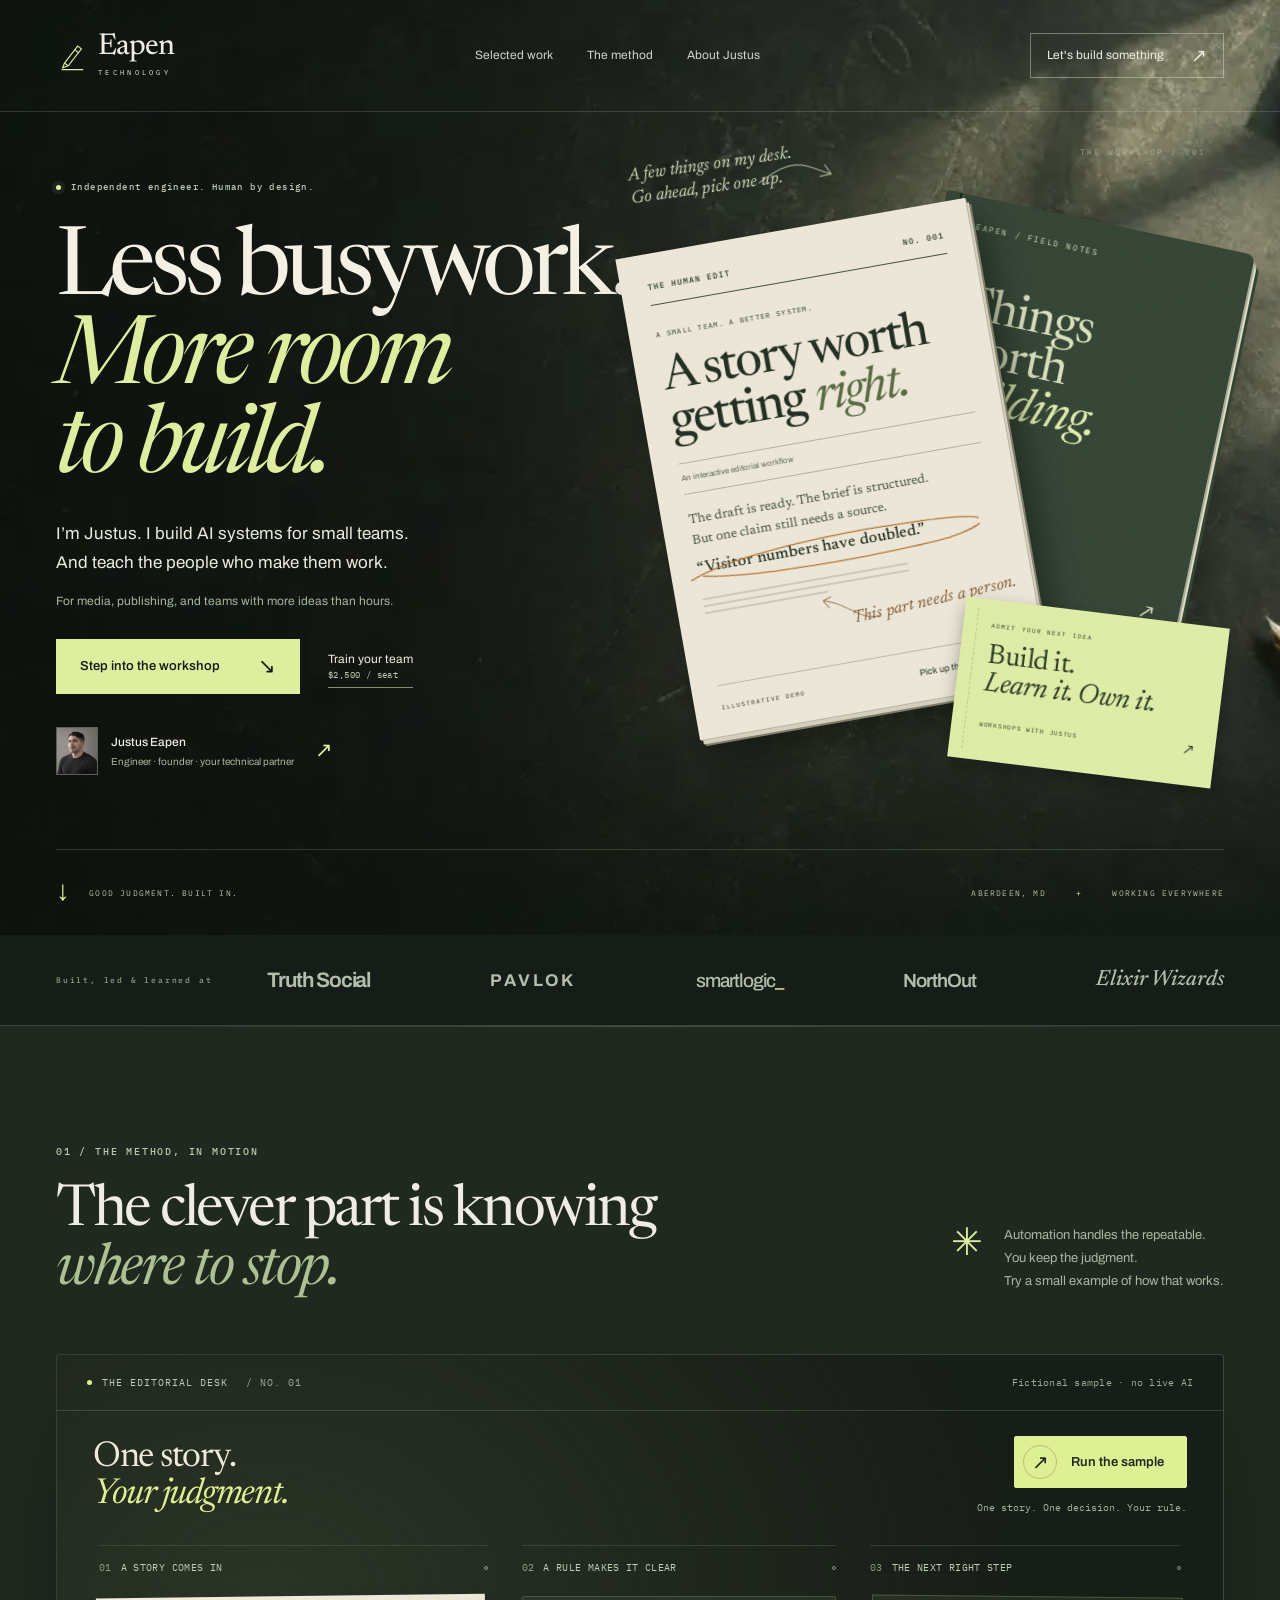
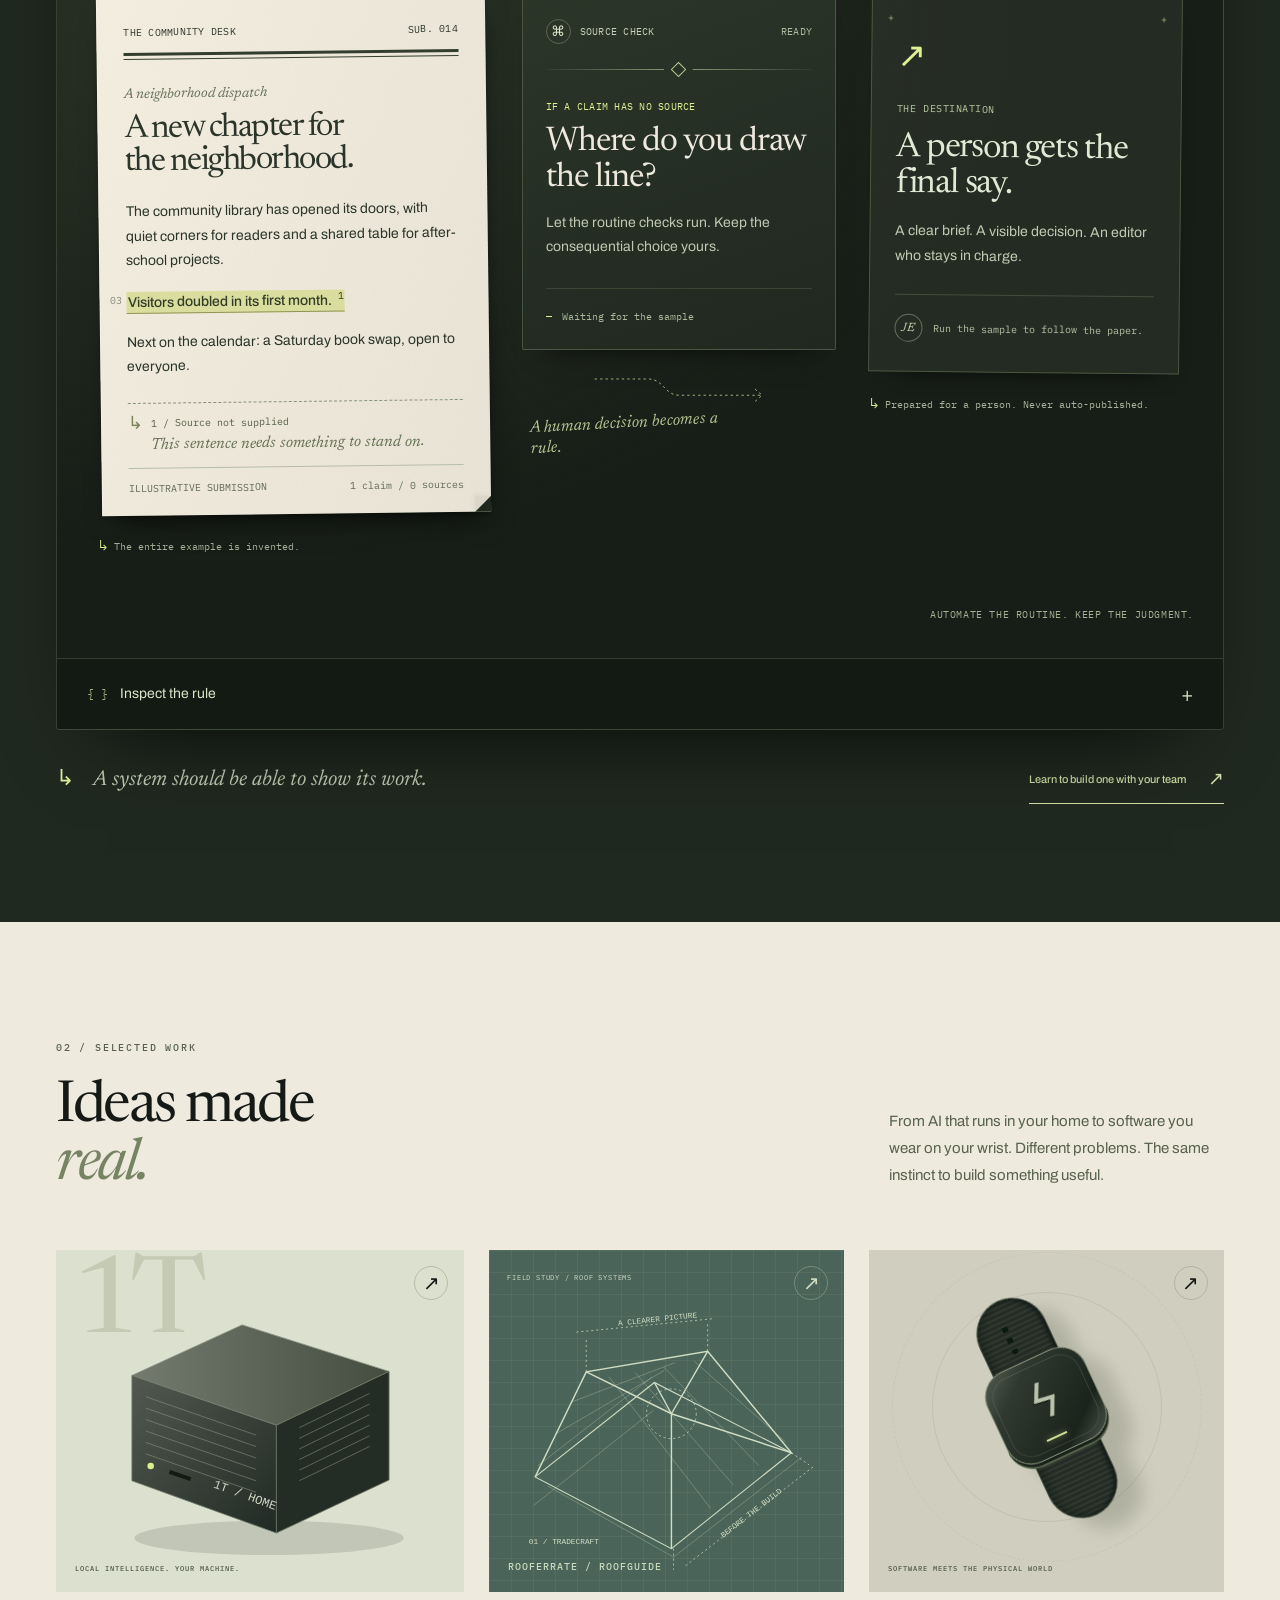
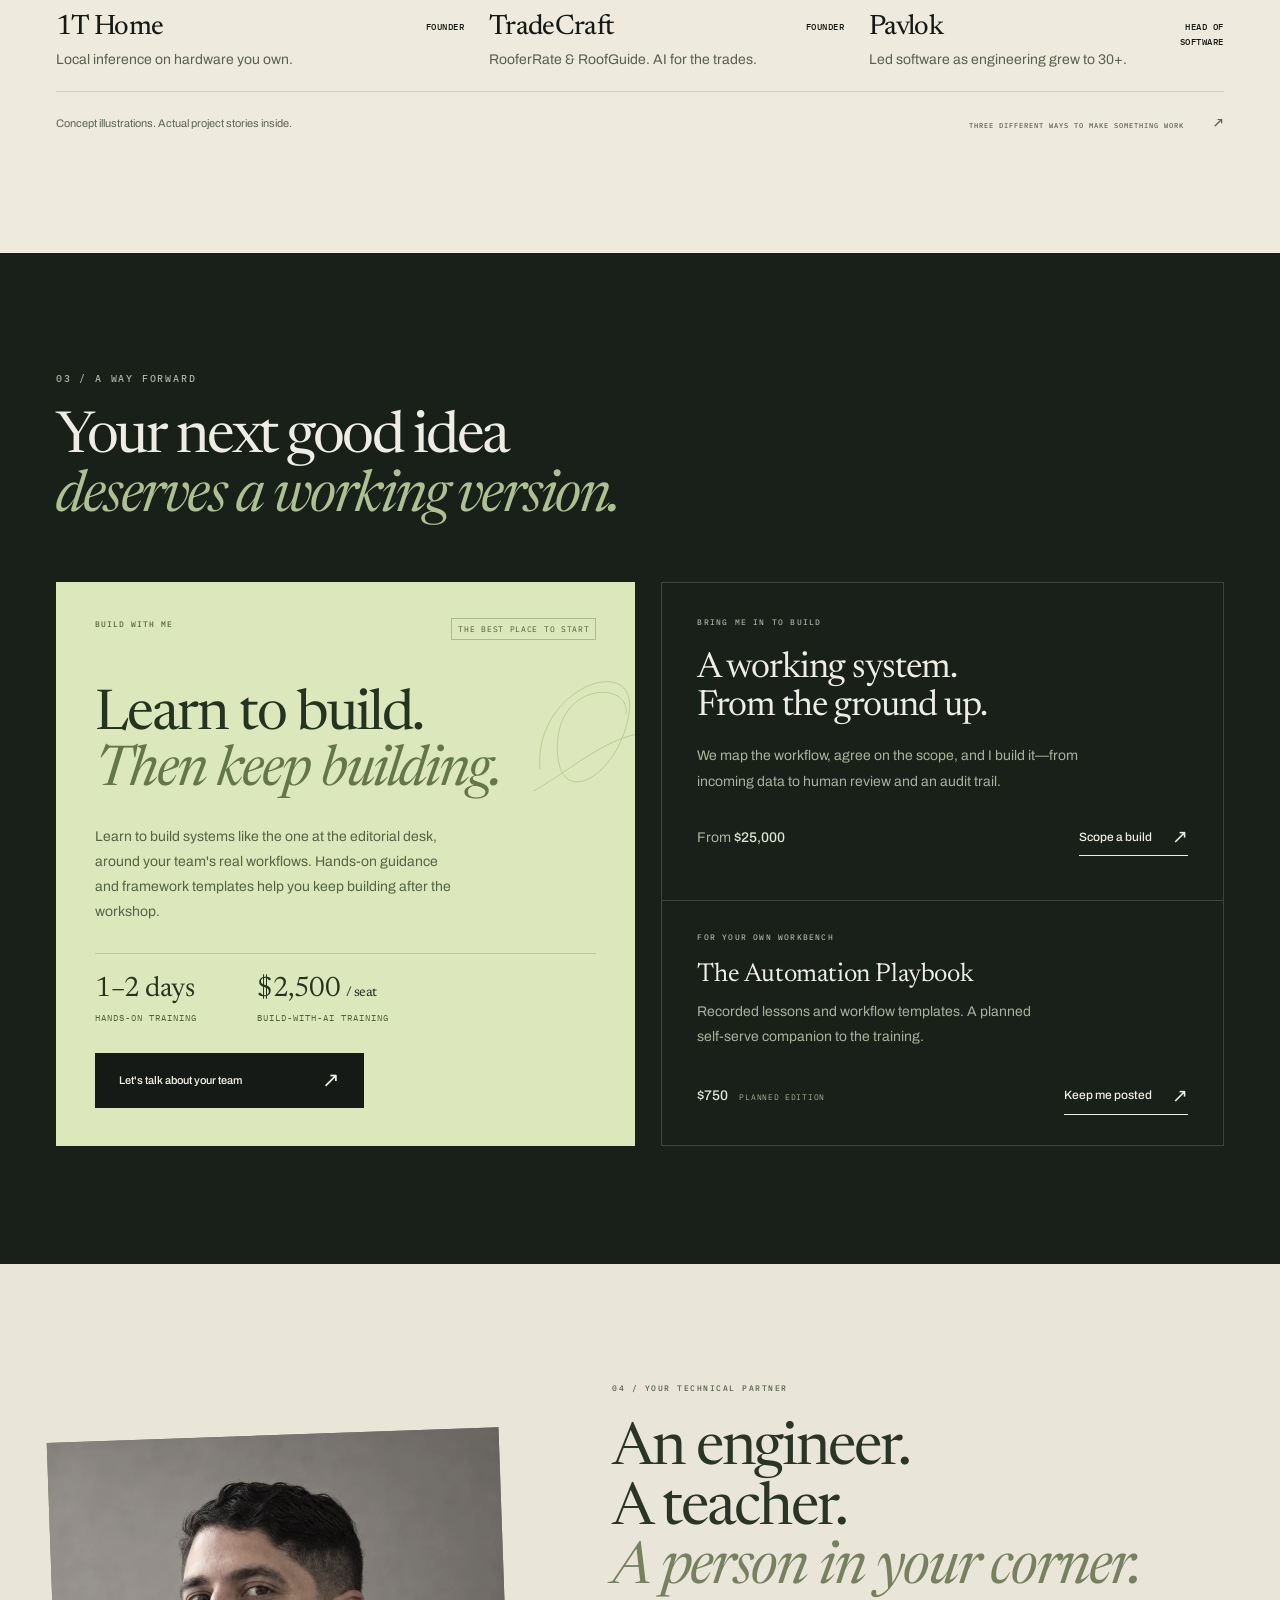
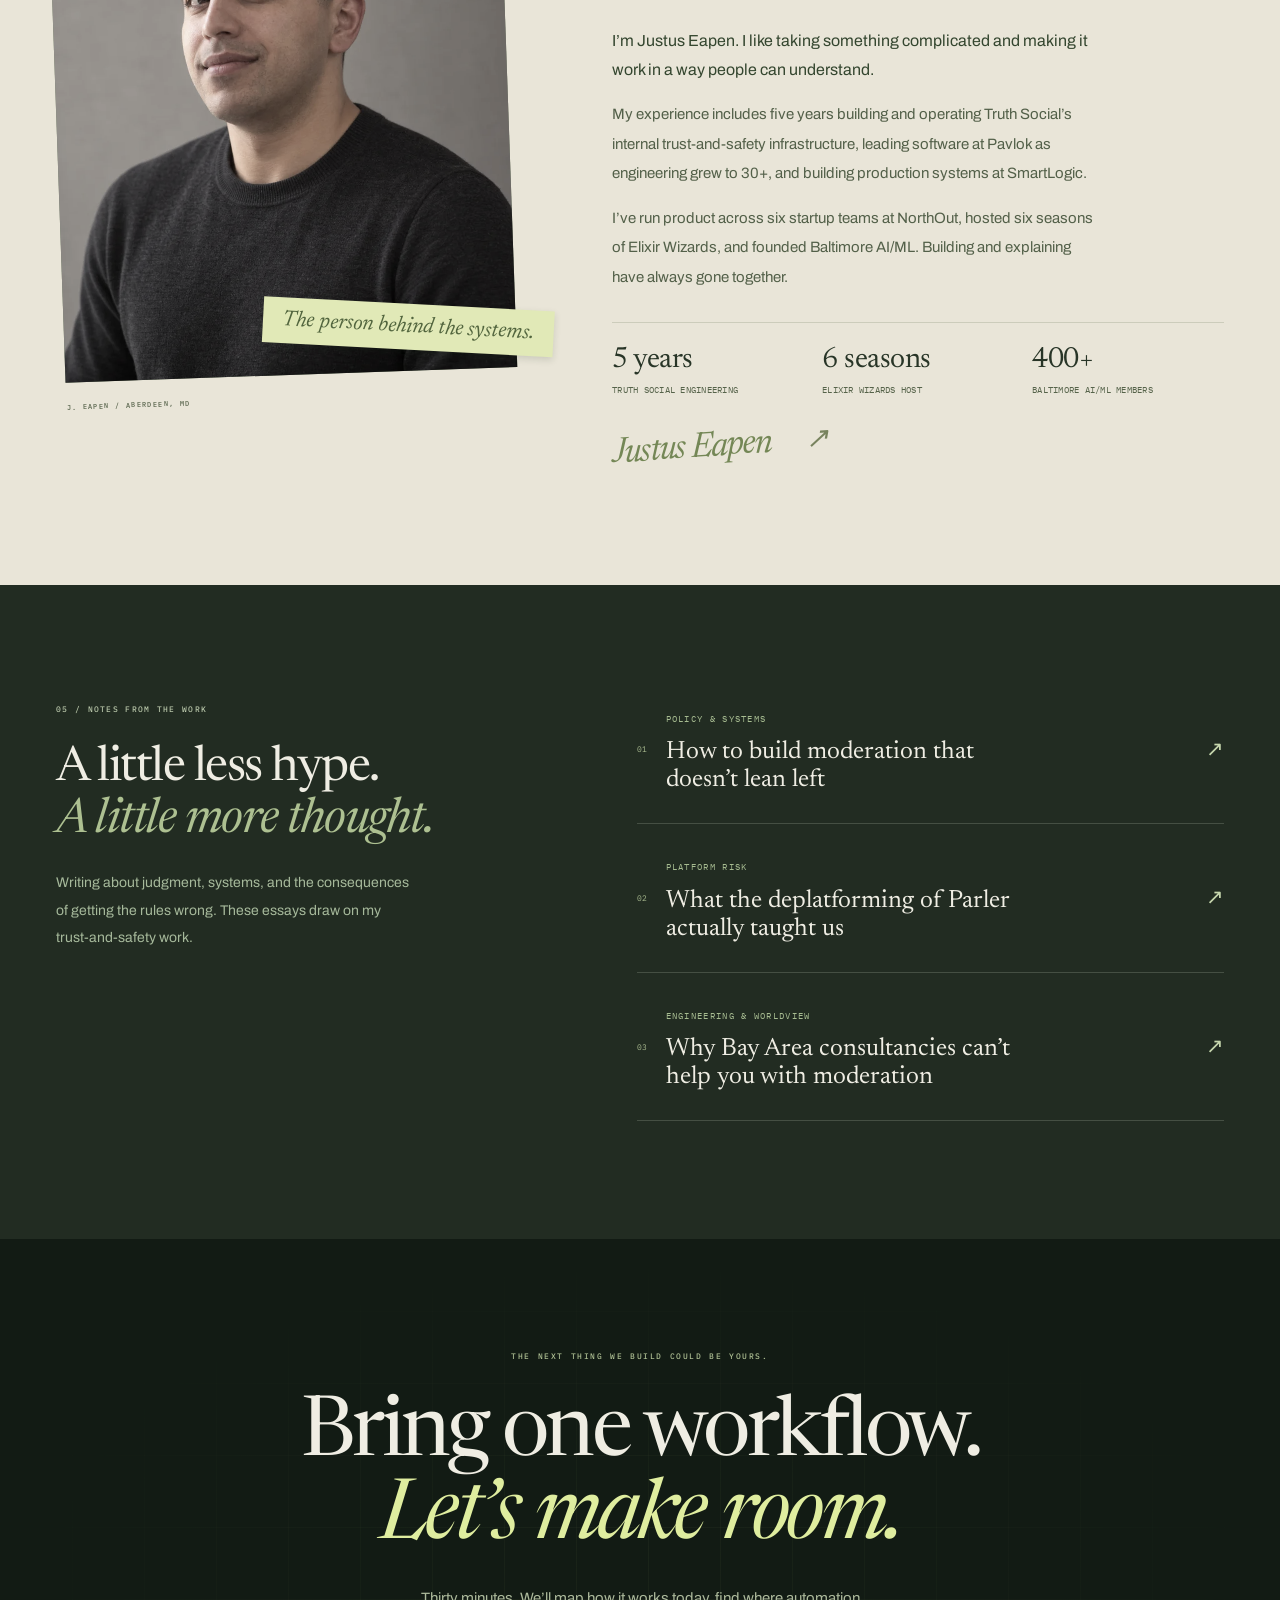
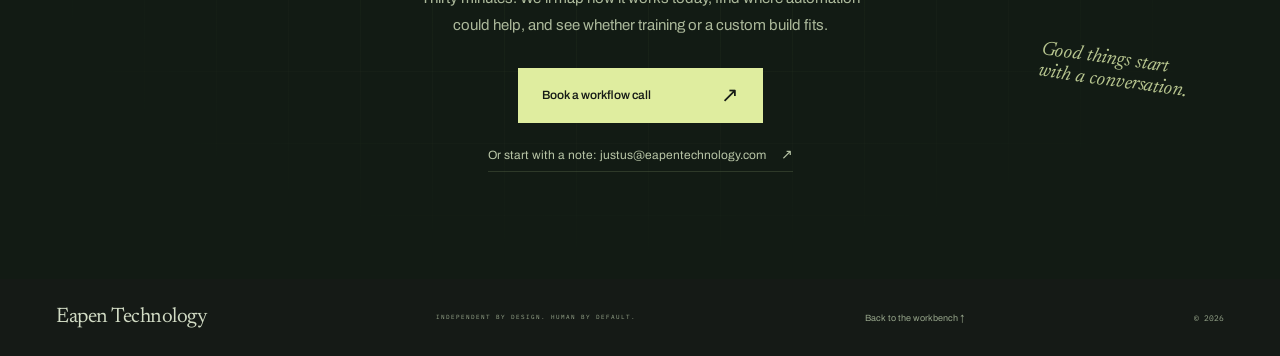
==== commit 21f183bd: "feat: bring AI judgment and project stories into the eapen workshop" ====
--- a/index.html
+++ b/index.html
@@ -1,612 +1,745 @@
-<!DOCTYPE html>
+<!doctype html>
 <html lang="en">
-<head>
-<meta charset="UTF-8">
-<meta name="viewport" content="width=device-width, initial-scale=1.0">
-<title>Eapen Technology — AI Automation for Small Teams</title>
-<meta name="description" content="AI automation and hands-on training for media, publishing, and small teams. Work directly with Justus Eapen to build dependable workflows your team can run.">
-<meta property="og:title" content="Eapen Technology — AI Automation for Small Teams">
-<meta property="og:description" content="AI automation and hands-on training for media, publishing, and small teams. Work directly with Justus Eapen to build dependable workflows your team can run.">
-<meta property="og:type" content="website">
-<meta property="og:url" content="https://eapentechnology.com/">
-<meta property="og:site_name" content="Eapen Technology">
-<meta property="og:image" content="https://eapentechnology.com/assets/social-card.png">
-<meta property="og:image:width" content="1200">
-<meta property="og:image:height" content="630">
-<meta property="og:image:alt" content="Eapen Technology. Less busywork. More room to build. AI automation for small teams.">
-<link rel="canonical" href="https://eapentechnology.com/">
-<link rel="icon" href="/assets/favicon.svg" type="image/svg+xml">
-<meta name="theme-color" content="#0b0c0e">
-<meta name="twitter:card" content="summary_large_image">
-<meta name="twitter:title" content="Eapen Technology — AI Automation for Small Teams">
-<meta name="twitter:image" content="https://eapentechnology.com/assets/social-card.png">
-<meta name="twitter:image:alt" content="Eapen Technology. Less busywork. More room to build. AI automation for small teams.">
-<meta name="twitter:description" content="AI automation and hands-on training for media, publishing, and small teams. Work directly with Justus Eapen.">
-<link rel="preconnect" href="https://fonts.googleapis.com">
-<link rel="preconnect" href="https://fonts.gstatic.com" crossorigin>
-<link href="https://fonts.googleapis.com/css2?family=Newsreader:ital,opsz,wght@0,6..72,400;0,6..72,500;1,6..72,400&family=Archivo:wght@400;500;600&family=IBM+Plex+Mono:wght@400;500&display=swap" rel="stylesheet">
-<style>
-  :root {
-    --bg: #0b0c0e;
-    --bg-alt: #0d0e10;
-    --card: #0b0c0e;
-    --card-hover: #101114;
-    --text: #e9e8e3;
-    --heading: #f2f1eb;
-    --heading-soft: #f0efe9;
-    --body: #bcbab1;
-    --muted: #a3a199;
-    --faint: #99968d;
-    --gold: #c6a052;
-    --gold-soft: #d9c99b;
-    --gold-bright: #efe4c4;
-    --rule: rgba(255,255,255,.07);
-    --rule-strong: rgba(255,255,255,.1);
-    --serif: 'Newsreader', Georgia, serif;
-    --sans: 'Archivo', system-ui, sans-serif;
-    --mono: 'IBM Plex Mono', ui-monospace, monospace;
-  }
-  * { box-sizing: border-box; }
-  html, body { margin: 0; padding: 0; background: var(--bg); }
-  body { overflow-x: hidden; color: var(--text); font-family: var(--sans); }
-  ::selection { background: var(--gold); color: var(--bg); }
-  a { color: var(--gold-soft); text-decoration: none; }
-  a:hover { color: var(--gold-bright); }
-  a:focus-visible { outline: 2px solid var(--gold); outline-offset: 3px; }
-  .skip-link { position: absolute; top: -100px; left: 20px; padding: 14px 20px; background: var(--text); color: var(--bg); z-index: 20; }
-  .skip-link:focus { top: 12px; color: var(--bg); }
-  section[id], main[id] { scroll-margin-top: 24px; }
-  h1, h2, h3 { margin: 0; }
-  p { margin: 0; }
-  img { max-width: 100%; display: block; }
-  @keyframes riseIn { from { opacity: 0; transform: translateY(24px); } to { opacity: 1; transform: translateY(0); } }
-  @media (prefers-reduced-motion: reduce) {
-    *, *::before, *::after { animation: none !important; transition: none !important; }
-  }
+  <head>
+    <meta charset="utf-8" />
+    <meta name="viewport" content="width=device-width, initial-scale=1" />
+    <meta name="theme-color" content="#151a16" />
+    <title>Eapen Technology — Good judgment. Built in.</title>
+    <meta
+      name="description"
+      content="Justus Eapen builds AI automation for media, publishing, and small teams. Explore the workshop, try an editorial workflow, and learn to build systems your team understands."
+    />
+    <link rel="canonical" href="https://eapentechnology.com/" />
+    <meta property="og:type" content="website" />
+    <meta
+      property="og:title"
+      content="Eapen Technology — Good judgment. Built in."
+    />
+    <meta
+      property="og:description"
+      content="Less busywork. More room to build. Step inside the workshop of engineer and founder Justus Eapen."
+    />
+    <meta property="og:url" content="https://eapentechnology.com/" />
+    <meta
+      property="og:image"
+      content="https://eapentechnology.com/assets/social-card.png"
+    />
+    <meta name="twitter:card" content="summary_large_image" />
+    <link rel="icon" href="/assets/favicon.svg" type="image/svg+xml" />
+    <link rel="preconnect" href="https://fonts.googleapis.com" />
+    <link rel="preconnect" href="https://fonts.gstatic.com" crossorigin />
+    <link
+      href="https://fonts.googleapis.com/css2?family=Archivo:wght@400;450;500;550;600;650;700&family=IBM+Plex+Mono:wght@400;450;500&family=Newsreader:ital,wght@0,400;0,450;0,500;0,600;1,400;1,450;1,500&display=swap"
+      rel="stylesheet"
+    />
+    <link
+      rel="preload"
+      href="/assets/workshop/studio-surface.webp"
+      as="image"
+      media="(min-width: 761px)"
+    />
+    <link rel="stylesheet" href="/styles/site.css" />
+    <link rel="stylesheet" href="/styles/workshop-demo.css" />
+    <link rel="stylesheet" href="/styles/cases.css" />
+  </head>
+  <body>
+    <a class="skip-link" href="#main">Skip to content</a>
+    <header class="site-header">
+      <a class="brand" href="/" aria-label="Eapen Technology home"
+        ><svg viewBox="0 0 34 34" aria-hidden="true">
+          <path d="M9 25 23 7l4 3-14 18-6 2 2-5Z" />
+          <path d="m20 11 4 3M9 25l4 3M6 32h23" /></svg
+        ><span>Eapen<span class="brand-sub">TECHNOLOGY</span></span></a
+      >
+      <nav aria-label="Main navigation">
+        <a href="#work">Selected work</a><a href="#method">The method</a
+        ><a href="#about">About Justus</a>
+      </nav>
+      <a
+        class="header-cta"
+        href="https://calendly.com/eapentechnology/get-acquainted"
+        target="_blank"
+        rel="noopener noreferrer"
+        >Let's build something <span aria-hidden="true">↗</span></a
+      >
+    </header>
+    <main id="main">
+      <section class="hero" aria-labelledby="hero-title">
+        <picture class="hero-surface" aria-hidden="true"
+          ><source
+            media="(max-width:760px)"
+            srcset="/assets/workshop/studio-surface-small.webp" />
+          <img
+            src="/assets/workshop/studio-surface.webp"
+            width="1672"
+            height="941"
+            alt=""
+            fetchpriority="high"
+        /></picture>
+        <div class="hero-vignette" aria-hidden="true"></div>
+        <div class="hero-inner wrap">
+          <div class="hero-copy">
+            <div class="eyebrow hero-eyebrow">
+              <span class="status-dot" aria-hidden="true"></span> Independent
+              engineer. Human by design.
+            </div>
+            <h1 id="hero-title">
+              Less busywork.<br /><em
+                >More room<br />
+                to build.</em
+              >
+            </h1>
+            <p class="hero-lead">
+              I’m Justus. I build AI systems for small teams.<br
+                class="desktop-break"
+              />
+              And teach the people who make them work.
+            </p>
+            <p class="hero-audience">
+              For media, publishing, and teams with more ideas than hours.
+            </p>
+            <div class="hero-actions">
+              <a class="button button-acid" href="#method"
+                >Step into the workshop <span aria-hidden="true">↘</span></a
+              ><a class="quiet-link" href="#offers"
+                >Train your team
+                <span class="quiet-price">$2,500 / seat</span></a
+              >
+            </div>
+            <a class="hero-person" href="#about"
+              ><img
+                src="/assets/justus-headshot-400.webp"
+                width="50"
+                height="62"
+                alt="Justus Eapen"
+              /><span
+                ><strong>Justus Eapen</strong
+                ><span>Engineer · founder · your technical partner</span></span
+              ><span class="person-arrow" aria-hidden="true">↗</span></a
+            >
+          </div>
+          <div
+            class="hero-art"
+            role="group"
+            aria-label="Explore the workshop documents"
+          >
+            <div class="art-coordinate" aria-hidden="true">
+              THE WORKSHOP / 001
+            </div>
+            <a
+              href="#work"
+              class="desk-object field-notebook"
+              aria-label="Open field notes: selected work"
+              ><span class="notebook-edge" aria-hidden="true"></span
+              ><span class="notebook-top">EAPEN / FIELD NOTES</span
+              ><span class="notebook-title"
+                >Things<br />worth<br /><em>building.</em></span
+              ><span class="notebook-foot"
+                >SYSTEMS, PRODUCTS &amp; IDEAS <span>↗</span></span
+              ></a
+            >
+            <a
+              href="#workflow-stage"
+              class="desk-object editorial-paper"
+              aria-label="Explore an illustrative editorial workflow"
+            >
+              <span class="paper-topline"
+                ><span>THE HUMAN EDIT</span><span>NO. 001</span></span
+              >
+              <span class="paper-rule"></span
+              ><span class="paper-category"
+                >A SMALL TEAM. A BETTER SYSTEM.</span
+              >
+              <span class="paper-headline"
+                >A story worth<br />getting <em>right.</em></span
+              >
+              <span class="paper-byline"
+                >An interactive editorial workflow</span
+              >
+              <span class="paper-body"
+                >The draft is ready. The brief is structured.<br />But one claim
+                still needs a source.</span
+              >
+              <span class="paper-claim"
+                >“Visitor numbers have doubled.”<svg
+                  viewBox="0 0 340 50"
+                  preserveAspectRatio="none"
+                  aria-hidden="true"
+                >
+                  <path
+                    d="M8 37C56 16 166 8 276 13s57 21 31 26S94 51 22 34"
+                  /></svg
+              ></span>
+              <span class="paper-lines" aria-hidden="true"
+                ><i></i><i></i><i></i
+              ></span>
+              <span class="paper-annotation"
+                >This part needs a person.<svg
+                  viewBox="0 0 130 60"
+                  aria-hidden="true"
+                >
+                  <path
+                    d="M117 47C83 61 56 22 11 16m0 0 15-7M11 16l11 14"
+                  /></svg
+              ></span>
+              <span class="paper-bottom"
+                ><span>ILLUSTRATIVE DEMO</span
+                ><span
+                  >Pick up the story <b aria-hidden="true">↗</b></span
+                ></span
+              >
+            </a>
+            <a
+              href="#offers"
+              class="desk-object workshop-ticket"
+              aria-label="Explore Build-With-AI Training"
+              ><span class="ticket-perforation" aria-hidden="true"></span
+              ><span class="ticket-label">ADMIT YOUR NEXT IDEA</span
+              ><span class="ticket-title"
+                >Build it.<br /><em>Learn it. Own it.</em></span
+              ><span class="ticket-footer"
+                >WORKSHOPS WITH JUSTUS <span aria-hidden="true">↗</span></span
+              ></a
+            >
+            <span class="art-invitation" aria-hidden="true"
+              >A few things on my desk.<br />Go ahead, pick one up.<svg
+                viewBox="0 0 130 80"
+              >
+                <path d="M12 9C83 9 83 31 108 66m0 0-16-8m16 8 1-18" /></svg
+            ></span>
+          </div>
+        </div>
+        <div class="hero-bottom wrap">
+          <a href="#method"
+            ><span class="scroll-stem" aria-hidden="true">↓</span> GOOD
+            JUDGMENT. BUILT IN.</a
+          ><span
+            >ABERDEEN, MD
+            <span class="bottom-cross" aria-hidden="true">+</span> WORKING
+            EVERYWHERE</span
+          >
+        </div>
+      </section>
+      <div class="experience-strip">
+        <div class="wrap experience-inner">
+          <span class="eyebrow">Built, led &amp; learned at</span>
+          <div class="experience-names">
+            <span class="truth-wordmark">Truth Social</span
+            ><span class="pavlok-wordmark">PAVLOK</span
+            ><span class="smartlogic-wordmark"
+              >smartlogic<span aria-hidden="true">_</span></span
+            ><span class="northout-wordmark">NorthOut</span
+            ><span class="elixir-wordmark">Elixir Wizards</span>
+          </div>
+        </div>
+      </div>
 
-  .wrap { max-width: 1120px; margin: 0 auto; }
+      <section
+        id="method"
+        class="method section-space"
+        aria-labelledby="method-title"
+      >
+        <div class="wrap">
+          <div class="section-intro">
+            <div>
+              <span class="eyebrow">01 / THE METHOD, IN MOTION</span>
+              <h2 id="method-title">
+                The clever part is knowing<br /><em>where to stop.</em>
+              </h2>
+            </div>
+            <div class="intro-aside">
+              <span class="tiny-cross" aria-hidden="true">✳</span>
+              <p>
+                Automation handles the repeatable.<br />
+                You keep the judgment.<br />
+                Try a small example of how that works.
+              </p>
+            </div>
+          </div>
+          <div id="workflow-stage">
+            <div class="workflow-fallback">
+              <p class="eyebrow">ILLUSTRATIVE EDITORIAL WORKFLOW</p>
+              <h3>From a draft to a decision.</h3>
+              <p>
+                A fictional library announcement contains an unsupported claim.
+                The system extracts the brief and flags the missing source for
+                review.
+              </p>
+              <ol>
+                <li>
+                  <strong>Request a source:</strong> hold the submission until
+                  the claim can be checked.
+                </li>
+                <li>
+                  <strong>Omit the unsupported claim:</strong> remove it and
+                  prepare a revised brief for the editor.
+                </li>
+              </ol>
+              <p>
+                A complete sample goes straight to editor review. Nothing is
+                published. The person sets the rule; the system applies it
+                consistently.
+              </p>
+            </div>
+          </div>
+          <div class="method-after">
+            <p>
+              <span aria-hidden="true">↳</span> A system should be able to show
+              its work.
+            </p>
+            <a class="underlined-link" href="#offers"
+              >Learn to build one with your team
+              <span aria-hidden="true">↗</span></a
+            >
+          </div>
+        </div>
+      </section>
 
-  /* NAV */
-  .nav {
-    display: flex; justify-content: space-between; align-items: center;
-    padding: 24px 56px; border-bottom: 1px solid var(--rule);
-    position: relative; z-index: 5;
-  }
-  .nav-brand { display: flex; align-items: baseline; gap: 12px; }
-  .nav-brand .name { font-family: var(--serif); font-weight: 500; font-size: 22px; letter-spacing: .01em; color: var(--heading-soft); }
-  .nav-brand .sub { font-family: var(--mono); font-size: 10px; letter-spacing: .28em; color: var(--faint); text-transform: uppercase; }
-  .nav-links { display: flex; gap: 38px; align-items: center; }
-  .nav-links a { font-family: var(--mono); font-size: 12px; letter-spacing: .08em; color: #9a988f; }
-  .nav-links a:hover { color: var(--gold-bright); }
-  .nav-cta {
-    font-family: var(--mono); font-size: 12px; letter-spacing: .04em;
-    color: var(--gold-bright) !important; border: 1px solid rgba(198,160,82,.5); padding: 10px 20px;
-  }
-  .nav-cta:hover { border-color: var(--gold); background: rgba(198,160,82,.08); }
+      <section
+        id="work"
+        class="work section-space"
+        aria-labelledby="work-title"
+      >
+        <div class="wrap">
+          <div class="section-intro">
+            <div>
+              <span class="eyebrow">02 / SELECTED WORK</span>
+              <h2 id="work-title">Ideas made<br /><em>real.</em></h2>
+            </div>
+            <p class="section-description">
+              From AI that runs in your home to software you wear on your wrist.
+              Different problems. The same instinct to build something useful.
+            </p>
+          </div>
+          <div class="work-gallery">
+            <a class="project project-home" href="/work/1t-home.html" data-case>
+              <div class="project-visual home-visual">
+                <span class="project-mark">1T</span
+                ><svg
+                  class="server-drawing"
+                  viewBox="0 0 500 380"
+                  role="img"
+                  aria-label="Illustration of local AI hardware"
+                >
+                  <defs>
+                    <linearGradient
+                      id="server-face"
+                      x1="0"
+                      x2="1"
+                      y1="0"
+                      y2="1"
+                    >
+                      <stop stop-color="#535950" />
+                      <stop offset="1" stop-color="#202a24" />
+                    </linearGradient>
+                    <linearGradient id="server-top" x1="0" x2="1">
+                      <stop stop-color="#747b6e" />
+                      <stop offset="1" stop-color="#444d40" />
+                    </linearGradient>
+                  </defs>
+                  <ellipse
+                    cx="261"
+                    cy="321"
+                    rx="165"
+                    ry="21"
+                    fill="#293128"
+                    opacity=".15"
+                  />
+                  <path
+                    d="m93 122 135-62 180 57-138 66Z"
+                    fill="url(#server-top)"
+                    stroke="#889081"
+                  />
+                  <path
+                    d="m93 122 177 61v132L93 251Z"
+                    fill="url(#server-face)"
+                    stroke="#707b6b"
+                  />
+                  <path
+                    d="m270 183 138-66v133l-138 65Z"
+                    fill="#242d25"
+                    stroke="#697462"
+                  />
+                  <g stroke="#929989" opacity=".65">
+                    <path
+                      d="m110 148 135 47m-135-33 135 47m-135-33 135 47m-135-33 135 47m-135-33 135 47m-135-33 135 47"
+                    />
+                    <path
+                      d="m298 186 86-42m-86 55 86-42m-86 55 86-42m-86 55 86-42m-86 55 86-42m-86 55 86-42"
+                    />
+                  </g>
+                  <circle cx="116" cy="233" r="4" fill="#d9ef8d" />
+                  <path d="m139 240 26 9" stroke="#111b14" stroke-width="5" />
+                  <text
+                    x="192"
+                    y="259"
+                    fill="#d0d5c5"
+                    transform="rotate(20 192 259)"
+                    font-family="monospace"
+                    font-size="15"
+                  >
+                    1T / HOME
+                  </text></svg
+                ><span class="visual-caption"
+                  >LOCAL INTELLIGENCE. YOUR MACHINE.</span
+                ><span class="project-open" aria-hidden="true">↗</span>
+              </div>
+              <div class="project-info">
+                <div>
+                  <h3>1T Home</h3>
+                  <p>Local inference on hardware you own.</p>
+                </div>
+                <span class="project-role">FOUNDER</span>
+              </div>
+              <span class="case-loading"></span>
+            </a>
+            <a
+              class="project project-trade"
+              href="/work/tradecraft.html"
+              data-case
+            >
+              <div class="project-visual trade-visual">
+                <span class="blueprint-label">FIELD STUDY / ROOF SYSTEMS</span
+                ><svg
+                  class="roof-drawing"
+                  viewBox="0 0 500 380"
+                  role="img"
+                  aria-label="Illustrative architectural roof drawing"
+                >
+                  <g fill="none" stroke="currentColor">
+                    <path
+                      d="m65 242 168-133 193 99-169 135Z"
+                      stroke-width="1.5"
+                    />
+                    <path
+                      d="m65 242 72-148 171-29 118 143-169-55-120-59m0 0 120 59v190m-24-234 24 44m51-88-51 88"
+                      stroke-width="2"
+                    />
+                    <path
+                      d="m69 226 161-125m-137 81 154-90m-132 45 147-56m-93 20 143 185m-106-191 138 158m-98-166 134 139m-91-147 129 114M83 255l177 100 181-141M63 282l169-134"
+                      opacity=".4"
+                    />
+                    <path
+                      d="M137 94V45m171 20V23M123 38l194-19m-57 324v30m166-165 25 17m-174 142 182-141"
+                      stroke-dasharray="3 4"
+                    />
+                    <circle cx="257" cy="153" r="35" stroke-dasharray="3 4" />
+                  </g>
+                  <g fill="currentColor" font-family="monospace" font-size="11">
+                    <text x="182" y="29" transform="rotate(-6 182 29)">
+                      A CLEARER PICTURE
+                    </text>
+                    <text x="330" y="328" transform="rotate(-38 330 328)">
+                      BEFORE THE BUILD
+                    </text>
+                    <text x="56" y="337">01 / TRADECRAFT</text>
+                  </g></svg
+                ><span class="visual-caption">ROOFERRATE / ROOFGUIDE</span
+                ><span class="project-open" aria-hidden="true">↗</span>
+              </div>
+              <div class="project-info">
+                <div>
+                  <h3>TradeCraft</h3>
+                  <p>RooferRate &amp; RoofGuide. AI for the trades.</p>
+                </div>
+                <span class="project-role">FOUNDER</span>
+              </div>
+              <span class="case-loading"></span>
+            </a>
+            <a
+              class="project project-pavlok"
+              href="/work/pavlok.html"
+              data-case
+            >
+              <div class="project-visual pavlok-visual">
+                <span class="wearable-ring ring-one" aria-hidden="true"></span
+                ><span class="wearable-ring ring-two" aria-hidden="true"></span>
+                <div class="wearable" aria-hidden="true">
+                  <div class="wearable-strap"></div>
+                  <div class="wearable-device">
+                    <span class="wearable-flash">ϟ</span
+                    ><span class="wearable-led"></span>
+                  </div>
+                </div>
+                <span class="visual-caption"
+                  >SOFTWARE MEETS THE PHYSICAL WORLD</span
+                ><span class="project-open" aria-hidden="true">↗</span>
+              </div>
+              <div class="project-info">
+                <div>
+                  <h3>Pavlok</h3>
+                  <p>Led software as engineering grew to 30+.</p>
+                </div>
+                <span class="project-role">HEAD OF SOFTWARE</span>
+              </div>
+              <span class="case-loading"></span>
+            </a>
+          </div>
+          <div class="work-foot">
+            <span>Concept illustrations. Actual project stories inside.</span
+            ><span class="mono"
+              >THREE DIFFERENT WAYS TO MAKE SOMETHING WORK
+              <span aria-hidden="true">↗</span></span
+            >
+          </div>
+        </div>
+      </section>
 
-  /* HERO */
-  .hero { position: relative; padding: 88px 56px 80px; overflow: hidden; }
-  .hero canvas {
-    position: absolute; inset: 0; width: 100%; height: 100%; opacity: .12; pointer-events: none;
-    -webkit-mask-image: linear-gradient(90deg, transparent 0%, black 55%, black 100%);
-    mask-image: linear-gradient(90deg, transparent 0%, black 55%, black 100%);
-  }
-  .hero-inner { position: relative; max-width: 1120px; margin: 0 auto; display: grid; grid-template-columns: minmax(0, 1.55fr) minmax(0, 1fr); align-items: center; gap: 64px; }
-  .hero-copy { display: flex; flex-direction: column; align-items: flex-start; gap: 28px; }
-  .hero-portrait { margin: 0; width: 100%; max-width: 368px; justify-self: end; }
-  .hero-portrait figcaption { display: flex; flex-direction: column; gap: 7px; margin-top: 18px; font-size: 13px; line-height: 1.5; color: var(--muted); }
-  .hero-portrait figcaption strong { font-family: var(--serif); font-size: 23px; font-weight: 400; color: var(--heading); }
-  .eyebrow-line { display: flex; align-items: center; gap: 14px; animation: riseIn .7s ease both; }
-  .eyebrow-line .tick { width: 26px; height: 1px; background: var(--gold); }
-  .eyebrow { font-family: var(--mono); font-size: 12px; letter-spacing: .22em; color: var(--gold); text-transform: uppercase; }
-  .hero h1 {
-    font-family: var(--serif); font-weight: 400; font-size: clamp(46px, 5.3vw, 76px);
-    line-height: 1.04; letter-spacing: -.01em; color: var(--heading);
-    animation: riseIn .8s .05s ease both; text-wrap: balance; max-width: 16ch;
-  }
-  .hero h1 em { font-style: italic; color: var(--gold-soft); }
-  .hero-lead { max-width: 600px; font-size: 18px; line-height: 1.7; color: var(--body); animation: riseIn .8s .2s ease both; }
-  .hero-actions { display: flex; align-items: center; gap: 24px; animation: riseIn .8s .35s ease both; flex-wrap: wrap; }
-  .btn {
-    display: inline-block; font-family: var(--sans); font-weight: 600; font-size: 15px; letter-spacing: .01em;
-    color: var(--bg) !important; background: var(--text); padding: 16px 34px;
-  }
-  .btn:hover { background: var(--gold); }
-  .hero-note { font-family: var(--mono); font-size: 12px; letter-spacing: .06em; color: var(--faint); }
-  .text-link { display: inline-flex; align-items: center; gap: 10px; min-height: 44px; font-size: 14px; text-decoration: underline; text-underline-offset: 5px; }
-  .hero-note { line-height: 1.7; }
+      <section
+        id="offers"
+        class="offers section-space"
+        aria-labelledby="offers-title"
+      >
+        <div class="wrap">
+          <div class="section-intro">
+            <div>
+              <span class="eyebrow">03 / A WAY FORWARD</span>
+              <h2 id="offers-title">
+                Your next good idea<br /><em>deserves a working version.</em>
+              </h2>
+            </div>
+          </div>
+          <div class="offer-layout">
+            <article class="training-offer">
+              <div class="offer-top">
+                <span class="eyebrow">BUILD WITH ME</span
+                ><span class="offer-recommendation"
+                  >THE BEST PLACE TO START</span
+                >
+              </div>
+              <h3>Learn to build.<br /><em>Then keep building.</em></h3>
+              <p>
+                Learn to build systems like the one at the editorial desk,
+                around your team's real workflows. Hands-on guidance and
+                framework templates help you keep building after the workshop.
+              </p>
+              <div class="training-details">
+                <span
+                  ><strong>1–2 days</strong
+                  ><small>HANDS-ON TRAINING</small></span
+                ><span
+                  ><strong>$2,500 <em>/ seat</em></strong
+                  ><small>BUILD-WITH-AI TRAINING</small></span
+                >
+              </div>
+              <a
+                class="button button-dark"
+                href="https://calendly.com/eapentechnology/get-acquainted"
+                target="_blank"
+                rel="noopener noreferrer"
+                >Let's talk about your team
+                <span aria-hidden="true">↗</span></a
+              ><svg
+                class="training-scribble"
+                viewBox="0 0 180 150"
+                aria-hidden="true"
+              >
+                <path
+                  d="M25 97c26-91 156-88 120-24S25 152 53 80s108-40 88-7M9 118c57-9 105-31 156-14"
+                />
+              </svg>
+            </article>
+            <div class="other-offers">
+              <article class="build-offer">
+                <span class="eyebrow">BRING ME IN TO BUILD</span>
+                <h3>A working system.<br />From the ground up.</h3>
+                <p>
+                  We map the workflow, agree on the scope, and I build it—from
+                  incoming data to human review and an audit trail.
+                </p>
+                <div class="offer-bottom">
+                  <span>From <strong>$25,000</strong></span
+                  ><a
+                    href="https://calendly.com/eapentechnology/get-acquainted"
+                    class="underlined-link"
+                    target="_blank"
+                    rel="noopener noreferrer"
+                    >Scope a build <span aria-hidden="true">↗</span></a
+                  >
+                </div>
+              </article>
+              <article class="playbook-offer">
+                <div>
+                  <span class="eyebrow">FOR YOUR OWN WORKBENCH</span>
+                  <h3>The Automation Playbook</h3>
+                  <p>
+                    Recorded lessons and workflow templates. A planned
+                    self-serve companion to the training.
+                  </p>
+                </div>
+                <div class="offer-bottom">
+                  <span
+                    ><strong>$750</strong> <small>PLANNED EDITION</small></span
+                  ><a
+                    href="mailto:justus@eapentechnology.com?subject=Automation%20Playbook%20interest"
+                    class="underlined-link"
+                    >Keep me posted <span aria-hidden="true">↗</span></a
+                  >
+                </div>
+              </article>
+            </div>
+          </div>
+        </div>
+      </section>
 
-  /* CREDENTIAL STRIP */
-  .strip { border-top: 1px solid var(--rule); border-bottom: 1px solid var(--rule); position: relative; z-index: 5; }
-  .strip-grid { display: grid; grid-template-columns: 1fr 1fr 1fr; }
-  .stat { padding: 30px 32px; display: flex; flex-direction: column; gap: 10px; border-left: 1px solid var(--rule); }
-  .stat .figure { font-family: var(--serif); font-weight: 400; font-size: 38px; line-height: 1; color: var(--heading-soft); }
-  .stat .label { font-family: var(--mono); font-size: 11px; letter-spacing: .12em; color: #8c8a81; line-height: 1.5; text-transform: uppercase; }
+      <section
+        id="about"
+        class="about section-space"
+        aria-labelledby="about-title"
+      >
+        <div class="wrap about-grid">
+          <div class="about-portrait">
+            <img
+              src="/assets/justus-headshot-800.webp"
+              srcset="
+                /assets/justus-headshot-400.webp 400w,
+                /assets/justus-headshot-800.webp 800w
+              "
+              sizes="(max-width:760px) 84vw, 36vw"
+              width="800"
+              height="1000"
+              loading="lazy"
+              alt="Justus Eapen, engineer and founder of Eapen Technology"
+            /><span class="portrait-note">The person behind the systems.</span
+            ><span class="portrait-coordinate mono"
+              >J. EAPEN / ABERDEEN, MD</span
+            >
+          </div>
+          <div class="about-copy">
+            <span class="eyebrow">04 / YOUR TECHNICAL PARTNER</span>
+            <h2 id="about-title">
+              An engineer.<br />A teacher.<br /><em
+                >A person in your corner.</em
+              >
+            </h2>
+            <p>
+              I’m Justus Eapen. I like taking something complicated and making
+              it work in a way people can understand.
+            </p>
+            <p>
+              My experience includes five years building and operating Truth
+              Social’s internal trust-and-safety infrastructure, leading
+              software at Pavlok as engineering grew to 30+, and building
+              production systems at SmartLogic.
+            </p>
+            <p>
+              I’ve run product across six startup teams at NorthOut, hosted six
+              seasons of Elixir Wizards, and founded Baltimore AI/ML. Building
+              and explaining have always gone together.
+            </p>
+            <div class="about-facts">
+              <div>
+                <strong>5 years</strong><span>TRUTH SOCIAL ENGINEERING</span>
+              </div>
+              <div>
+                <strong>6 seasons</strong><span>ELIXIR WIZARDS HOST</span>
+              </div>
+              <div>
+                <strong>400+</strong><span>BALTIMORE AI/ML MEMBERS</span>
+              </div>
+            </div>
+            <span class="signature"
+              >Justus Eapen<span aria-hidden="true">↗</span></span
+            >
+          </div>
+        </div>
+      </section>
 
-  /* SECTION SCAFFOLD */
-  section { position: relative; z-index: 5; }
-  .section-pad { padding: 96px 56px; }
-  .section-head { display: flex; justify-content: space-between; align-items: flex-end; gap: 48px; margin-bottom: 64px; flex-wrap: wrap; }
-  .section-head-l { display: flex; flex-direction: column; gap: 16px; max-width: 640px; }
-  .section-head-r { max-width: 320px; font-size: 17px; line-height: 1.6; color: var(--muted); }
-  .h2 { font-family: var(--serif); font-weight: 400; font-size: clamp(36px, 4.4vw, 58px); line-height: 1.06; letter-spacing: -.01em; color: var(--heading); }
-  .h2-sm { font-family: var(--serif); font-weight: 400; font-size: clamp(32px, 3.8vw, 52px); line-height: 1.08; letter-spacing: -.01em; color: var(--heading); text-wrap: balance; }
+      <section
+        id="essays"
+        class="writing section-space"
+        aria-labelledby="writing-title"
+      >
+        <div class="wrap writing-grid">
+          <div>
+            <span class="eyebrow">05 / NOTES FROM THE WORK</span>
+            <h2 id="writing-title">
+              A little less hype.<br /><em>A little more thought.</em>
+            </h2>
+            <p>
+              Writing about judgment, systems, and the consequences of getting
+              the rules wrong. These essays draw on my trust-and-safety work.
+            </p>
+          </div>
+          <div class="essay-list">
+            <a href="/essays/moderation-without-the-lean.html"
+              ><span class="essay-number">01</span
+              ><span
+                ><span class="essay-topic">POLICY &amp; SYSTEMS</span>
+                <h3>How to build moderation that doesn’t lean left</h3></span
+              ><span class="essay-arrow" aria-hidden="true">↗</span></a
+            ><a href="/essays/platform-risk-is-political-risk.html"
+              ><span class="essay-number">02</span
+              ><span
+                ><span class="essay-topic">PLATFORM RISK</span>
+                <h3>
+                  What the deplatforming of Parler actually taught us
+                </h3></span
+              ><span class="essay-arrow" aria-hidden="true">↗</span></a
+            ><a href="/essays/why-the-bay-cant-help.html"
+              ><span class="essay-number">03</span
+              ><span
+                ><span class="essay-topic">ENGINEERING &amp; WORLDVIEW</span>
+                <h3>
+                  Why Bay Area consultancies can’t help you with moderation
+                </h3></span
+              ><span class="essay-arrow" aria-hidden="true">↗</span></a
+            >
+          </div>
+        </div>
+      </section>
 
-  /* SERVICES */
-  .offers-grid { display: grid; grid-template-columns: 1fr 1fr 1fr; gap: 1px; background: rgba(255,255,255,.08); border: 1px solid rgba(255,255,255,.08); }
-  .offer { background: var(--card); padding: 40px 34px; display: flex; flex-direction: column; gap: 22px; min-height: 340px; transition: background .2s ease; }
-  .offer:hover { background: var(--card-hover); }
-  .offer .numeral { font-family: var(--mono); font-size: 12px; letter-spacing: .16em; color: var(--gold); }
-  .offer-title-wrap { display: flex; flex-direction: column; gap: 8px; }
-  .offer h3 { font-family: var(--serif); font-weight: 400; font-size: 26px; line-height: 1.2; color: var(--heading-soft); }
-  .offer .price { font-family: var(--mono); font-size: 12px; letter-spacing: .04em; color: var(--muted); }
-  .offer .body { font-size: 16px; line-height: 1.6; color: var(--muted); flex: 1; }
-  .offer .tag { font-family: var(--mono); font-size: 10px; letter-spacing: .16em; color: var(--faint); border-top: 1px solid rgba(255,255,255,.08); padding-top: 16px; text-transform: uppercase; }
-  .offer:first-child { background: #131310; box-shadow: inset 0 2px var(--gold); }
-  .offer .text-link { align-self: flex-start; font-weight: 600; }
-  .workflow-intro { margin: 44px 0 22px; font-size: 18px; font-weight: 500; color: var(--heading-soft); }
-  .workflow-grid { display: grid; grid-template-columns: repeat(3, minmax(0, 1fr)); gap: 28px; }
-  .workflow-grid article { border-top: 1px solid var(--rule-strong); padding-top: 20px; }
-  .workflow-grid h4 { margin: 0 0 10px; font-size: 15px; font-weight: 500; color: var(--gold-soft); }
-  .workflow-grid p { font-size: 15px; line-height: 1.65; color: var(--muted); }
-
-  /* ABOUT */
-  .about { border-top: 1px solid var(--rule); background: var(--bg-alt); }
-  .about-grid { display: grid; grid-template-columns: minmax(0, 1fr) minmax(0, 1.6fr); gap: 72px; align-items: start; }
-  .about-col-l { display: flex; flex-direction: column; gap: 14px; }
-  .about-proof { margin-top: 18px; padding-top: 22px; border-top: 1px solid var(--rule-strong); font-size: 16px; line-height: 1.7; color: var(--muted); }
-  .portrait { position: relative; width: 100%; aspect-ratio: 4/5; border: 1px solid var(--rule-strong); overflow: hidden; background: #101114; }
-  .portrait img { position: relative; z-index: 1; width: 100%; height: 100%; object-fit: cover; }
-  .about-col-r { display: flex; flex-direction: column; gap: 28px; }
-  .about-col-r p { font-size: 19px; line-height: 1.68; color: var(--body); }
-  .about-pull { font-family: var(--serif); font-style: italic; font-size: 22px; line-height: 1.4; color: var(--gold-soft) !important; }
-
-  /* WORK / PORTFOLIO */
-  .work { border-top: 1px solid var(--rule); }
-  .work-list { display: flex; flex-direction: column; border-top: 1px solid var(--rule-strong); }
-  .work-item {
-    display: grid; grid-template-columns: 1fr auto; gap: 32px; align-items: baseline;
-    padding: 32px 8px; border-bottom: 1px solid var(--rule-strong); color: inherit;
-  }
-  .work-item:hover { background: rgba(255,255,255,.03); }
-  .work-item:hover .work-title { color: var(--gold-bright); }
-  .work-main { display: flex; flex-direction: column; gap: 8px; }
-  .work-title { font-family: var(--serif); font-weight: 400; font-size: 25px; line-height: 1.25; color: var(--heading-soft); transition: color .2s ease; }
-  .work-role { font-family: var(--mono); font-size: 12px; letter-spacing: .06em; color: var(--gold); }
-  .work-blurb { font-size: 16px; line-height: 1.55; color: var(--muted); max-width: 72ch; }
-  .work-arrow { font-family: var(--mono); font-size: 18px; color: var(--gold); align-self: center; }
-
-  /* ESSAYS */
-  .essays { border-top: 1px solid var(--rule); }
-  .essays-head { display: flex; flex-direction: column; gap: 16px; margin-bottom: 56px; max-width: 680px; }
-  .essays-head p { font-size: 17px; line-height: 1.6; color: var(--muted); }
-  .essay-list { display: flex; flex-direction: column; border-top: 1px solid var(--rule-strong); }
-  .essay-item {
-    display: grid; grid-template-columns: 72px 1fr 32px; gap: 32px; align-items: baseline;
-    padding: 32px 8px; border-bottom: 1px solid var(--rule-strong); color: inherit;
-  }
-  .essay-item:hover { background: rgba(255,255,255,.03); }
-  .essay-item:hover .essay-title { color: var(--gold-bright); }
-  .essay-index { font-family: var(--mono); font-size: 12px; letter-spacing: .1em; color: var(--faint); }
-  .essay-main { display: flex; flex-direction: column; gap: 8px; }
-  .essay-title { font-family: var(--serif); font-weight: 400; font-size: 25px; line-height: 1.25; color: var(--heading-soft); transition: color .2s ease; }
-  .essay-blurb { font-size: 16px; line-height: 1.55; color: var(--muted); max-width: 70ch; }
-  .essay-arrow { font-family: var(--mono); font-size: 18px; color: var(--gold); }
-
-  /* CONTACT */
-  .contact { border-top: 1px solid var(--rule); background: var(--bg-alt); padding: 100px 56px; text-align: center; }
-  .contact-inner { display: flex; flex-direction: column; align-items: center; gap: 28px; max-width: 760px; margin: 0 auto; }
-  .contact h2 { font-family: var(--serif); font-weight: 400; font-size: clamp(40px, 5vw, 72px); line-height: 1.05; letter-spacing: -.01em; color: var(--heading); text-wrap: balance; }
-  .contact p { max-width: 520px; font-size: 19px; line-height: 1.6; color: var(--body); }
-  .contact .contact-email { font-size: 15px; overflow-wrap: anywhere; }
-  .contact-email a { text-decoration: underline; text-underline-offset: 4px; }
-
-  /* FOOTER */
-  footer {
-    border-top: 1px solid var(--rule); padding: 28px 56px;
-    display: flex; justify-content: space-between; align-items: center; flex-wrap: wrap; gap: 12px;
-  }
-  footer .meta { font-family: var(--mono); font-size: 11px; letter-spacing: .1em; color: var(--faint); text-transform: uppercase; }
-  footer a { font-family: var(--mono); font-size: 11px; letter-spacing: .1em; color: #9a988f; }
-  footer a:hover { color: var(--gold-bright); }
-  footer .copy { font-family: var(--mono); font-size: 11px; letter-spacing: .1em; color: var(--faint); }
-
-  /* RESPONSIVE */
-  @media (max-width: 900px) {
-    .nav { padding: 20px 28px; }
-    .nav-links { gap: 22px; }
-    .hero { padding: 90px 28px 72px; }
-    .hero-inner { gap: 32px; grid-template-columns: minmax(0, 1.4fr) minmax(0, 1fr); }
-    .section-pad { padding: 88px 28px; }
-    .strip-grid { grid-template-columns: 1fr; }
-    .stat { border-left: none; border-top: 1px solid var(--rule); }
-    .stat:first-child { border-top: none; }
-    .offers-grid { grid-template-columns: 1fr; }
-    .workflow-grid { grid-template-columns: 1fr; gap: 20px; }
-    .offer { min-height: 0; }
-    .about-grid { grid-template-columns: 1fr; gap: 40px; padding-left: 28px; padding-right: 28px; }
-    .about-col-l { max-width: 320px; }
-    .contact { padding: 96px 28px; }
-    footer { padding: 24px 28px; }
-  }
-  @media (max-width: 620px) {
-    .nav { flex-direction: column; gap: 18px; align-items: flex-start; }
-    .nav-links { flex-wrap: wrap; gap: 12px; }
-    .nav-cta { padding: 10px 12px; }
-    .hero { padding: 64px 20px 56px; }
-    .hero-inner { grid-template-columns: 1fr; gap: 40px; }
-    .hero h1 { font-size: clamp(43px, 10.8vw, 62px); }
-    .hero-portrait { justify-self: start; max-width: none; display: grid; grid-template-columns: 132px minmax(0, 1fr); align-items: center; gap: 20px; }
-    .hero-portrait figcaption { margin-top: 0; }
-    .hero-portrait figcaption strong { font-size: 22px; }
-    .hero .eyebrow { font-size: 10px; letter-spacing: .13em; }
-    .hero-actions { gap: 12px 24px; }
-    .section-pad { padding: 72px 20px; }
-    .section-head { margin-bottom: 44px; }
-    .essay-item { grid-template-columns: 1fr; gap: 10px; }
-    .essay-index { color: var(--gold); }
-    .essay-arrow { display: none; }
-    .work-item { grid-template-columns: 1fr; gap: 10px; }
-    .work-arrow { display: none; }
-    .about-grid { padding-left: 20px; padding-right: 20px; }
-    .contact { padding: 72px 20px; }
-    footer { padding: 20px; }
-  }
-</style>
-</head>
-<body>
-
-<div>
-  <a class="skip-link" href="#main">Skip to content</a>
-
-  <!-- ═══ NAV ═══ -->
-  <nav class="nav" aria-label="Main navigation">
-    <a class="nav-brand" href="/" aria-label="Eapen Technology home">
-      <span class="name">Eapen</span>
-      <span class="sub">Technology</span>
-    </a>
-    <div class="nav-links">
-      <a href="#offers">Services</a>
-      <a href="#about">About</a>
-      <a href="#work">Work</a>
-      <a href="#essays">Essays</a>
-      <a href="https://calendly.com/eapentechnology/get-acquainted" class="nav-cta" target="_blank" rel="noopener noreferrer">Book a call</a>
-    </div>
-  </nav>
-
-  <main id="main">
-  <!-- ═══ HERO ═══ -->
-  <div class="hero">
-    <canvas id="heroCanvas" aria-hidden="true"></canvas>
-    <div class="hero-inner">
-      <div class="hero-copy">
-      <div class="eyebrow-line">
-        <span class="tick"></span>
-        <span class="eyebrow">AI automation for small teams</span>
-      </div>
-      <h1>Less busywork.<br><em>More room to build.</em></h1>
-      <p class="hero-lead">I'm Justus Eapen. I build AI automation for media, publishing, and other small teams — with human review where judgment matters. Bring me in to build a workflow or teach your team how.</p>
-      <div class="hero-actions">
-        <a href="https://calendly.com/eapentechnology/get-acquainted" class="btn" target="_blank" rel="noopener noreferrer">Book a workflow call</a>
-        <a href="#offers" class="text-link">Explore the services <span aria-hidden="true">↓</span></a>
-      </div>
-      <p class="hero-note">30 minutes. Bring one workflow that slows your team down.</p>
-      </div>
-      <figure class="hero-portrait">
-        <div class="portrait">
-          <img src="assets/justus-headshot-800.webp" srcset="assets/justus-headshot-400.webp 400w, assets/justus-headshot-800.webp 800w" sizes="(max-width: 620px) 132px, (max-width: 900px) 36vw, 368px" width="800" height="1000" alt="Justus Eapen, founder of Eapen Technology" fetchpriority="high">
-        </div>
-        <figcaption><strong>Justus Eapen</strong><span>Your technical partner, from first call to working system.</span></figcaption>
-      </figure>
-    </div>
-  </div>
-
-  <!-- ═══ CREDENTIAL STRIP ═══ -->
-  <div class="strip">
-    <div class="strip-grid wrap">
-      <div class="stat">
-        <span class="figure">5 years</span>
-        <span class="label">TMTG · Truth Social · NASDAQ: DJT</span>
-      </div>
-      <div class="stat">
-        <span class="figure">30+ engineers</span>
-        <span class="label">Scaled &amp; led · Head of Software, Pavlok</span>
-      </div>
-      <div class="stat">
-        <span class="figure">400+ members</span>
-        <span class="label">Founder · Baltimore AI/ML</span>
-      </div>
-    </div>
-  </div>
-
-  <!-- ═══ SERVICES ═══ -->
-  <section id="offers" class="section-pad wrap">
-    <div class="section-head">
-      <div class="section-head-l">
-        <span class="eyebrow">01 — How we work together</span>
-        <h2 class="h2">Build it. Learn it. Own it.</h2>
-      </div>
-      <p class="section-head-r">Start with training if your team wants to build. Choose a custom engagement when you need me to deliver the system.</p>
-    </div>
-    <div class="offers-grid">
-      <div class="offer">
-        <span class="numeral">I</span>
-        <div class="offer-title-wrap">
-          <h3>Build-With-AI Training</h3>
-          <span class="price">$2,500 / seat · 1–2 days</span>
-        </div>
-        <p class="body">A hands-on workshop built around your team's real workflows. Learn to connect the tools you use, add AI where it helps, and keep a person in control of important decisions.</p>
-        <span class="tag">For teams that want to build</span>
-        <a class="text-link" href="https://calendly.com/eapentechnology/get-acquainted" target="_blank" rel="noopener noreferrer">Discuss team training <span aria-hidden="true">↗</span></a>
-      </div>
-      <div class="offer">
-        <span class="numeral">II</span>
-        <div class="offer-title-wrap">
-          <h3>AI Automation Build-Out</h3>
-          <span class="price">From $25,000 · fixed scope</span>
-        </div>
-        <p class="body">Bring a process that needs an experienced engineer. We map the workflow, agree on a scope, and I build the system — from incoming data to routing, human review, and an audit trail.</p>
-        <span class="tag">Includes trust &amp; safety builds</span>
-        <a class="text-link" href="https://calendly.com/eapentechnology/get-acquainted" target="_blank" rel="noopener noreferrer">Scope a build <span aria-hidden="true">↗</span></a>
-      </div>
-      <div class="offer">
-        <span class="numeral">III</span>
-        <div class="offer-title-wrap">
-          <h3>The Automation Playbook</h3>
-          <span class="price">$750 · planned self-serve edition</span>
-        </div>
-        <p class="body">A self-paced companion to the training, with recorded lessons and workflow templates. Interested in learning on your own? Get in touch for availability.</p>
-        <span class="tag">Register your interest</span>
-        <a class="text-link" href="mailto:justus@eapentechnology.com?subject=Automation%20Playbook%20interest">Ask about the playbook <span aria-hidden="true">↗</span></a>
-      </div>
-    </div>
-    <h3 class="workflow-intro">What could we take off your team's plate?</h3>
-    <div class="workflow-grid">
-      <article><h4>Editorial intake</h4><p>Organize incoming submissions, classify topics, and route work to the right editor for review.</p></article>
-      <article><h4>Audience operations</h4><p>Triage reader requests, draft responses, and flag the cases that need a person.</p></article>
-      <article><h4>Review &amp; moderation</h4><p>Turn written policies into consistent review queues, with clear escalation and a record of each decision.</p></article>
-    </div>
-  </section>
-
-  <!-- ═══ ABOUT ═══ -->
-  <section id="about" class="about">
-    <div class="about-grid wrap section-pad">
-      <div class="about-col-l">
-        <span class="eyebrow">02 — Who you're working with</span>
-        <h2 class="h2-sm">An engineer who's run the systems he builds.</h2>
-        <p class="about-proof">Production engineering. Team leadership. Hands-on teaching.<br>Based in Aberdeen, Maryland.</p>
-      </div>
-      <div class="about-col-r">
-        <p>My experience includes five years as a Senior Software Engineer at Trump Media &amp; Technology Group, building and operating Truth Social's internal trust-and-safety infrastructure. That work means translating human judgment into systems people can review, inspect, and rely on under real scrutiny.</p>
-        <p>Before that, I built production systems at SmartLogic, led software at Pavlok as engineering grew to 30+, and ran product across six startup teams at NorthOut. I've also hosted six seasons of Elixir Wizards, spoken at ElixirConf USA, and founded Baltimore AI/ML.</p>
-        <p class="about-pull">The goal is a system your team understands, trusts, and can keep running.</p>
-      </div>
-    </div>
-  </section>
-
-  <!-- ═══ SELECTED WORK ═══ -->
-  <section id="work" class="work section-pad wrap">
-    <div class="section-head">
-      <div class="section-head-l">
-        <span class="eyebrow">03 — Selected Work</span>
-        <h2 class="h2-sm">Things I've built</h2>
-      </div>
-      <p class="section-head-r">Products and systems I've founded, built, or run engineering for.</p>
-    </div>
-    <div class="work-list">
-      <a href="https://1thome.com" class="work-item" target="_blank" rel="noopener noreferrer">
-        <span class="work-main">
-          <span class="work-title">1T Home</span>
-          <span class="work-role">Founder</span>
-          <span class="work-blurb">Building local AI infrastructure: an inference machine designed to run large models at home.</span>
-        </span>
-        <span class="work-arrow">↗</span>
-      </a>
-      <a href="https://tradecrafttechnology.com" class="work-item" target="_blank" rel="noopener noreferrer">
-        <span class="work-main">
-          <span class="work-title">TradeCraft</span>
-          <span class="work-role">Founder</span>
-          <span class="work-blurb">Pragmatic AI for the trades. RooferRate and RoofGuide take the friction out of rating contractors and scoping roof projects.</span>
-        </span>
-        <span class="work-arrow">↗</span>
-      </a>
-      <a href="https://truthsocial.com" class="work-item" target="_blank" rel="noopener noreferrer">
-        <span class="work-main">
-          <span class="work-title">Truth Social</span>
-          <span class="work-role">Senior Software Engineer, trust &amp; safety infrastructure · 5 years</span>
-          <span class="work-blurb">Built and operated the internal moderation systems behind a platform under regulatory and press scrutiny most platforms never face.</span>
-        </span>
-        <span class="work-arrow">↗</span>
-      </a>
-      <a href="https://pavlok.com" class="work-item" target="_blank" rel="noopener noreferrer">
-        <span class="work-main">
-          <span class="work-title">Pavlok</span>
-          <span class="work-role">Head of Software</span>
-          <span class="work-blurb">Led software for a habit-changing wearable and scaled the engineering team to 30+.</span>
-        </span>
-        <span class="work-arrow">↗</span>
-      </a>
-    </div>
-  </section>
-
-  <!-- ═══ ESSAYS ═══ -->
-  <section id="essays" class="essays section-pad wrap">
-    <div class="essays-head">
-      <span class="eyebrow">04 — Writing</span>
-      <h2 class="h2-sm">Where this approach was tested</h2>
-      <p>These essays focus on trust and safety: one demanding application of automation. The broader questions carry over — who makes the rules, where does a person review the output, and can you explain a decision?</p>
-    </div>
-    <div class="essay-list">
-      <a href="/essays/moderation-without-the-lean.html" class="essay-item">
-        <span class="essay-index">01</span>
-        <span class="essay-main">
-          <span class="essay-title">How to build moderation that doesn't lean left</span>
-          <span class="essay-blurb">The biggest risk at a heterodox platform is not a dangerous post — it is Apple or Google pulling your app. How the lean enters the policy layer, and what to do instead.</span>
-        </span>
-        <span class="essay-arrow">↗</span>
-      </a>
-      <a href="/essays/platform-risk-is-political-risk.html" class="essay-item">
-        <span class="essay-index">02</span>
-        <span class="essay-main">
-          <span class="essay-title">What the deplatforming of Parler actually taught us</span>
-          <span class="essay-blurb">Four cases — Parler, Gab, Rumble, Telegram — and the working model of platform risk the survivors have already internalized.</span>
-        </span>
-        <span class="essay-arrow">↗</span>
-      </a>
-      <a href="/essays/why-the-bay-cant-help.html" class="essay-item">
-        <span class="essay-index">03</span>
-        <span class="essay-main">
-          <span class="essay-title">Why Bay Area consultancies can't help you with moderation</span>
-          <span class="essay-blurb">Moderation is downstream of a moral worldview. The Bay Area's worldview is incompatible with the work your platform needs done.</span>
-        </span>
-        <span class="essay-arrow">↗</span>
-      </a>
-    </div>
-  </section>
-
-  <!-- ═══ CONTACT ═══ -->
-  <section id="contact" class="contact" aria-labelledby="contact-heading">
-    <div class="contact-inner">
-      <span class="eyebrow">05 — Contact</span>
-      <h2 id="contact-heading">Bring one workflow.<br>Let's find a better way.</h2>
-      <p>In 30 minutes, we'll map how it works today, discuss where automation could help, and decide whether training or a custom build fits.</p>
-      <a href="https://calendly.com/eapentechnology/get-acquainted" class="btn" target="_blank" rel="noopener noreferrer">Book a workflow call</a>
-      <p class="contact-email">Prefer email? Tell me what your team repeats every week.<br><a href="mailto:justus@eapentechnology.com">justus@eapentechnology.com</a></p>
-    </div>
-  </section>
-  </main>
-
-  <!-- ═══ FOOTER ═══ -->
-  <footer>
-    <span class="meta">Eapen Technology · Aberdeen, Maryland</span>
-    <a href="mailto:justus@eapentechnology.com">justus@eapentechnology.com</a>
-    <span class="copy">© 2026</span>
-  </footer>
-</div>
-
-<script>
-// Conway's Game of Life ambient hero animation. Ported from the design source.
-// A five-second introduction, counting only time the hero is visible.
-(function () {
-  var canvas = document.getElementById('heroCanvas');
-  if (!canvas) return;
-  var motion = window.matchMedia && window.matchMedia('(prefers-reduced-motion: reduce)');
-  if (motion && motion.matches) return;
-
-  var cell = 15;
-  var ctx = canvas.getContext('2d');
-  if (!ctx || !window.ResizeObserver || !window.IntersectionObserver) return;
-  var cols = 0, rows = 0, grid, next, raf = 0, last = 0, gen = 0;
-  var visible = false, active = false, stopped = false, elapsed = 0, since = 0;
-  var dpr = Math.min(window.devicePixelRatio || 1, 2);
-
-  function resize() {
-    if (stopped) return;
-    var w = canvas.clientWidth, h = canvas.clientHeight;
-    if (!w || !h) {
-      cols = rows = 0;
-      grid = next = null;
-      sync();
-      return;
-    }
-    canvas.width = w * dpr; canvas.height = h * dpr;
-    ctx.setTransform(dpr, 0, 0, dpr, 0, 0);
-    cols = Math.ceil(w / cell); rows = Math.ceil(h / cell);
-    grid = new Uint8Array(cols * rows); next = new Uint8Array(cols * rows);
-    for (var i = 0; i < grid.length; i++) if (Math.random() < 0.10) grid[i] = 1;
-    sync();
-  }
-  function set(x, y) { x = (x + cols) % cols; y = (y + rows) % rows; grid[y * cols + x] = 1; }
-  function sprinkle() {
-    for (var n = 0; n < 5; n++) {
-      var cx = (Math.random() * cols) | 0, cy = (Math.random() * rows) | 0;
-      for (var dy = -1; dy <= 1; dy++) for (var dx = -1; dx <= 1; dx++)
-        if (Math.random() < 0.6) set(cx + dx, cy + dy);
-    }
-  }
-  function step() {
-    for (var y = 0; y < rows; y++) {
-      var yu = ((y - 1 + rows) % rows) * cols, ym = y * cols, yd = ((y + 1) % rows) * cols;
-      for (var x = 0; x < cols; x++) {
-        var xl = (x - 1 + cols) % cols, xr = (x + 1) % cols;
-        var nb = grid[yu + xl] + grid[yu + x] + grid[yu + xr] + grid[ym + xl] + grid[ym + xr] + grid[yd + xl] + grid[yd + x] + grid[yd + xr];
-        var a = grid[ym + x];
-        next[ym + x] = (a && (nb === 2 || nb === 3)) || (!a && nb === 3) ? 1 : 0;
-      }
-    }
-    var t = grid; grid = next; next = t;
-  }
-  function draw() {
-    ctx.fillStyle = 'rgba(11,12,14,0.18)';
-    ctx.fillRect(0, 0, canvas.clientWidth, canvas.clientHeight);
-    ctx.fillStyle = 'rgba(210,208,198,0.42)';
-    var s = cell - 3;
-    for (var y = 0; y < rows; y++) for (var x = 0; x < cols; x++)
-      if (grid[y * cols + x]) ctx.fillRect(x * cell + 1.5, y * cell + 1.5, s, s);
-  }
-  function loop(t) {
-    raf = 0;
-    if (stopped || !active) return;
-    if (elapsed + t - since >= 5000) { stop(); return; }
-    if (t - last >= 120) {
-      last = t;
-      step();
-      if (++gen % 40 === 0) sprinkle();
-      draw();
-    }
-    raf = requestAnimationFrame(loop);
-  }
-  function onMove(e) {
-    if (!active || !grid || !cols || !rows) return;
-    var r = canvas.getBoundingClientRect();
-    if (e.clientX < r.left || e.clientX > r.right || e.clientY < r.top || e.clientY > r.bottom) return;
-    var cx = ((e.clientX - r.left) / cell) | 0, cy = ((e.clientY - r.top) / cell) | 0;
-    for (var dy = -1; dy <= 1; dy++) for (var dx = -1; dx <= 1; dx++)
-      if (Math.random() < 0.5) set(cx + dx, cy + dy);
-  }
-  function stop() {
-    stopped = true;
-    active = false;
-    cancelAnimationFrame(raf);
-    raf = 0;
-    ro.disconnect();
-    io.disconnect();
-    window.removeEventListener('mousemove', onMove);
-    document.removeEventListener('visibilitychange', sync);
-    if (motion) motion.removeEventListener('change', sync);
-    grid = next = null;
-  }
-  function sync() {
-    if (stopped) return;
-    if (motion && motion.matches) { stop(); return; }
-    var shouldRun = visible && !document.hidden && grid;
-    if (active && !shouldRun) {
-      elapsed += performance.now() - since;
-      active = false;
-      cancelAnimationFrame(raf);
-      raf = 0;
-    }
-    if (elapsed >= 5000) { stop(); return; }
-    if (shouldRun && !active) {
-      active = true;
-      since = performance.now();
-      last = 0;
-      raf = requestAnimationFrame(loop);
-    }
-  }
-  var ro = new ResizeObserver(resize);
-  var io = new IntersectionObserver(function (entries) {
-    visible = entries[0].isIntersecting;
-    sync();
-  });
-  window.addEventListener('mousemove', onMove);
-  document.addEventListener('visibilitychange', sync);
-  if (motion) motion.addEventListener('change', sync);
-  resize();
-  ro.observe(canvas);
-  io.observe(canvas);
-})();
-</script>
-
-</body>
+      <section
+        id="contact"
+        class="contact section-space"
+        aria-labelledby="contact-title"
+      >
+        <div class="contact-grid-bg" aria-hidden="true"></div>
+        <div class="wrap contact-content">
+          <span class="eyebrow">THE NEXT THING WE BUILD COULD BE YOURS.</span>
+          <h2 id="contact-title">
+            Bring one workflow.<br /><em>Let’s make room.</em>
+          </h2>
+          <p>
+            Thirty minutes. We’ll map how it works today, find where automation
+            could help, and see whether training or a custom build fits.
+          </p>
+          <a
+            class="button button-acid"
+            href="https://calendly.com/eapentechnology/get-acquainted"
+            target="_blank"
+            rel="noopener noreferrer"
+            >Book a workflow call <span aria-hidden="true">↗</span></a
+          ><a class="contact-email" href="mailto:justus@eapentechnology.com"
+            >Or start with a note: justus@eapentechnology.com
+            <span aria-hidden="true">↗</span></a
+          ><span class="contact-handwritten" aria-hidden="true"
+            >Good things start<br />with a conversation.</span
+          >
+        </div>
+      </section>
+    </main>
+    <footer class="site-footer wrap">
+      <a class="footer-brand" href="/">Eapen Technology</a
+      ><span>INDEPENDENT BY DESIGN. HUMAN BY DEFAULT.</span
+      ><a href="#main">Back to the workbench ↑</a><small>© 2026</small>
+    </footer>
+    <dialog id="case-dialog" class="case-dialog" aria-label="Project story">
+      <button
+        class="dialog-close"
+        type="button"
+        aria-label="Close project story"
+      >
+        <span>BACK TO THE WORKBENCH</span><span aria-hidden="true">×</span>
+      </button>
+      <div id="case-content"></div>
+    </dialog>
+    <div
+      class="sr-only"
+      id="navigation-status"
+      role="status"
+      aria-live="polite"
+    ></div>
+    <script type="module" src="/scripts/site.js"></script>
+  </body>
 </html>
--- a/styles/site.css
+++ b/styles/site.css
@@ -0,0 +1,3004 @@
+:root {
+  --ink: #151a16;
+  --ink-deep: #111612;
+  --surface: #1d251f;
+  --paper: #efeade;
+  --paper-dark: #e5decd;
+  --text: #efede3;
+  --muted: #a7b0a2;
+  --sage: #74876d;
+  --acid: #dfed9f;
+  --line: rgba(228, 235, 215, 0.18);
+  --serif: "Newsreader", Georgia, serif;
+  --sans: "Archivo", Arial, sans-serif;
+  --mono: "IBM Plex Mono", monospace;
+  --ease: cubic-bezier(0.2, 0.75, 0.25, 1);
+}
+* {
+  box-sizing: border-box;
+}
+html {
+  scroll-behavior: smooth;
+  scroll-padding-top: 30px;
+}
+body {
+  margin: 0;
+  background: var(--ink);
+  color: var(--text);
+  font-family: var(--sans);
+  font-size: 16px;
+  line-height: 1.6;
+  -webkit-font-smoothing: antialiased;
+}
+body:has(dialog[open]) {
+  overflow: hidden;
+}
+a {
+  color: inherit;
+  text-decoration: none;
+}
+button {
+  font: inherit;
+}
+a,
+button {
+  -webkit-tap-highlight-color: transparent;
+}
+button,
+a,
+input,
+summary {
+  touch-action: manipulation;
+}
+a:focus-visible,
+button:focus-visible,
+summary:focus-visible {
+  outline: 3px solid var(--acid);
+  outline-offset: 6px;
+}
+img,
+svg {
+  display: block;
+  max-width: 100%;
+}
+button {
+  cursor: pointer;
+}
+h1,
+h2,
+h3,
+p,
+figure {
+  margin: 0;
+}
+h1,
+h2,
+h3 {
+  font-weight: 400;
+}
+em {
+  font-weight: 400;
+}
+::selection {
+  color: var(--ink);
+  background: var(--acid);
+}
+.wrap {
+  width: min(100% - 112px, 1440px);
+  margin-inline: auto;
+}
+.section-space {
+  padding-block: 118px;
+}
+.eyebrow,
+.mono {
+  font: 450 10px/1.6 var(--mono);
+  letter-spacing: 1.8px;
+}
+.eyebrow {
+  display: block;
+  color: var(--muted);
+}
+.sr-only {
+  position: absolute;
+  width: 1px;
+  height: 1px;
+  padding: 0;
+  margin: -1px;
+  overflow: hidden;
+  clip: rect(0, 0, 0, 0);
+  white-space: nowrap;
+  border: 0;
+}
+.skip-link {
+  position: fixed;
+  top: 12px;
+  left: 12px;
+  padding: 12px 22px;
+  background: var(--acid);
+  color: var(--ink);
+  z-index: 100;
+  transform: translateY(-150%);
+}
+.skip-link:focus {
+  transform: none;
+}
+.button {
+  min-height: 52px;
+  display: inline-flex;
+  align-items: center;
+  justify-content: space-between;
+  gap: 38px;
+  padding: 16px 23px;
+  font-size: 13px;
+  font-weight: 550;
+  line-height: 1.4;
+  transition:
+    background 0.2s,
+    transform 0.3s var(--ease);
+  border: 1px solid transparent;
+}
+.button:hover {
+  transform: translateY(-3px);
+}
+.button span:last-child {
+  font-size: 21px;
+  font-weight: 400;
+  line-height: 1;
+}
+.button-acid {
+  background: var(--acid);
+  color: var(--ink);
+}
+.button-acid:hover {
+  background: #eff8c6;
+}
+.button-dark {
+  background: var(--ink);
+  color: var(--text);
+}
+.button-dark:hover {
+  background: #2e3d2f;
+}
+.underlined-link {
+  font-size: 13px;
+  font-weight: 500;
+  display: inline-flex;
+  gap: 22px;
+  align-items: center;
+  padding-block: 8px;
+  border-bottom: 1px solid currentColor;
+}
+.underlined-link span {
+  font-size: 19px;
+  transition: transform 0.2s;
+}
+.underlined-link:hover span {
+  transform: translate(3px, -3px);
+}
+.site-header {
+  position: absolute;
+  z-index: 20;
+  top: 0;
+  left: 0;
+  width: 100%;
+  height: 112px;
+  padding-inline: 56px;
+  display: flex;
+  align-items: center;
+  justify-content: space-between;
+  border-bottom: 1px solid rgba(239, 234, 222, 0.16);
+  gap: 35px;
+}
+.brand {
+  display: flex;
+  gap: 10px;
+  align-items: center;
+}
+.brand > svg {
+  width: 32px;
+  height: 39px;
+  fill: none;
+  stroke: var(--acid);
+  stroke-width: 1.2;
+  flex-shrink: 0;
+}
+.brand > span {
+  font: 450 30px/1 var(--serif);
+  letter-spacing: -1px;
+}
+.brand-sub {
+  display: block;
+  font: 400 7px/1.8 var(--mono);
+  letter-spacing: 3.3px;
+  margin-top: 5px;
+}
+.site-header nav {
+  display: flex;
+  gap: 34px;
+  margin-left: 30px;
+}
+.site-header nav a {
+  font-size: 12px;
+  color: #d0d5c9;
+  position: relative;
+  padding-block: 12px;
+}
+.site-header nav a:after {
+  content: "";
+  position: absolute;
+  left: 0;
+  bottom: 4px;
+  width: 100%;
+  height: 1px;
+  background: var(--acid);
+  transform: scaleX(0);
+  transform-origin: left;
+  transition: transform 0.3s;
+}
+.site-header nav a:hover:after {
+  transform: scaleX(1);
+}
+.header-cta {
+  font-size: 12px;
+  display: flex;
+  align-items: center;
+  gap: 27px;
+  border: 1px solid rgba(232, 239, 218, 0.4);
+  padding: 12px 16px;
+  transition: background 0.2s;
+}
+.header-cta:hover {
+  background: var(--acid);
+  color: var(--ink);
+}
+.header-cta span {
+  font-size: 19px;
+  line-height: 1;
+}
+.hero {
+  position: relative;
+  min-height: 935px;
+  overflow: hidden;
+  background: #192119;
+}
+.hero-surface,
+.hero-vignette {
+  position: absolute;
+  inset: 0;
+  pointer-events: none;
+}
+.hero-surface img {
+  width: 100%;
+  height: 100%;
+  object-fit: cover;
+  object-position: center;
+}
+.hero-vignette {
+  background:
+    linear-gradient(90deg, rgba(11, 17, 12, 0.35), transparent 62%),
+    linear-gradient(0deg, rgba(13, 21, 14, 0.58), transparent 22%);
+}
+.hero-inner {
+  position: relative;
+  display: grid;
+  grid-template-columns: 1.04fr 1fr;
+  gap: 0;
+  min-height: 849px;
+}
+.hero-copy {
+  position: relative;
+  z-index: 5;
+  padding-top: 180px;
+}
+.hero-eyebrow {
+  display: flex;
+  align-items: center;
+  gap: 10px;
+  color: #c1ccb7;
+  font-size: 9px;
+  letter-spacing: 1.4px;
+}
+.status-dot {
+  width: 5px;
+  height: 5px;
+  border-radius: 50%;
+  background: var(--acid);
+  box-shadow: 0 0 0 4px rgba(223, 237, 159, 0.08);
+  flex-shrink: 0;
+}
+.hero h1 {
+  font: 400 clamp(70px, 7.4vw, 112px) / 0.94 var(--serif);
+  letter-spacing: -5.5px;
+  margin: 33px 0 26px;
+  color: #f5f0e4;
+  max-width: 760px;
+}
+.hero h1 em {
+  color: var(--acid);
+  letter-spacing: -5px;
+}
+.hero-lead {
+  font-size: 17px;
+  line-height: 1.7;
+  color: #ebece0;
+  max-width: 490px;
+}
+.hero-audience {
+  font-size: 12px;
+  color: #a7b69f;
+  line-height: 1.7;
+  margin-top: 13px;
+  max-width: 450px;
+}
+.hero-actions {
+  display: flex;
+  align-items: center;
+  gap: 28px;
+  margin-top: 27px;
+}
+.quiet-link {
+  font-size: 12px;
+  line-height: 1.6;
+  border-bottom: 1px solid #828d76;
+  padding-block: 5px;
+}
+.quiet-price {
+  display: block;
+  font: 400 9px/1.4 var(--mono);
+  letter-spacing: 0.4px;
+  color: #bdc6af;
+}
+.hero-person {
+  display: inline-flex;
+  align-items: center;
+  gap: 13px;
+  margin-top: 33px;
+}
+.hero-person img {
+  width: 42px;
+  height: 48px;
+  object-fit: cover;
+  object-position: 50% 15%;
+  filter: saturate(0.6);
+  border: 1px solid rgba(242, 240, 226, 0.35);
+}
+.hero-person > span:nth-child(2) {
+  display: grid;
+  gap: 2px;
+}
+.hero-person strong {
+  font-size: 12px;
+  font-weight: 500;
+  line-height: 1.6;
+}
+.hero-person > span:nth-child(2) > span {
+  font-size: 10px;
+  color: #aab59f;
+  line-height: 1.5;
+}
+.person-arrow {
+  margin-left: 8px;
+  color: var(--acid);
+  font-size: 21px;
+}
+.hero-art {
+  position: relative;
+  z-index: 6;
+  margin-top: 135px;
+  height: 675px;
+  min-width: 0;
+  --pointer-x: 0px;
+  --pointer-y: 0px;
+  perspective: 1800px;
+}
+.art-coordinate {
+  position: absolute;
+  right: 18px;
+  top: 13px;
+  font: 400 8px/1 var(--mono);
+  letter-spacing: 2px;
+  color: #c0c9b1;
+  opacity: 0.65;
+}
+.desk-object {
+  position: absolute;
+  display: block;
+  transition:
+    transform 0.65s var(--ease),
+    box-shadow 0.65s var(--ease);
+  will-change: transform;
+  transform-style: flat;
+}
+.desk-object:hover,
+.desk-object:focus-visible {
+  z-index: 8;
+}
+.field-notebook {
+  right: 8px;
+  top: 83px;
+  width: 315px;
+  height: 410px;
+  background:
+    repeating-linear-gradient(
+      2deg,
+      transparent 0 2px,
+      rgba(215, 227, 187, 0.035) 2px 3px
+    ),
+    repeating-linear-gradient(
+      93deg,
+      transparent 0 2px,
+      rgba(214, 227, 190, 0.025) 2px 3px
+    ),
+    #334334;
+  border-radius: 3px 8px 8px 3px;
+  color: #d9e0be;
+  padding: 24px 24px 24px 36px;
+  transform: translate3d(
+      calc(var(--pointer-x) * -0.45),
+      calc(var(--pointer-y) * -0.5),
+      0
+    )
+    rotate(12deg);
+  box-shadow:
+    2px 4px 0 #a9ad97,
+    4px 7px 0 #dedcc8,
+    7px 10px 0 #354534,
+    12px 30px 42px #080e0866;
+}
+.field-notebook:before {
+  content: "";
+  position: absolute;
+  left: 14px;
+  top: 0;
+  bottom: 0;
+  width: 2px;
+  background: #102a19;
+  box-shadow: 2px 0 2px #6b7d4d44;
+}
+.notebook-top {
+  font: 400 8px/1.5 var(--mono);
+  letter-spacing: 1.6px;
+  display: block;
+}
+.notebook-title {
+  font: 400 48px/0.94 var(--serif);
+  display: block;
+  margin-top: 52px;
+  letter-spacing: -1px;
+}
+.notebook-title em {
+  color: #ddebaf;
+}
+.notebook-foot {
+  display: flex;
+  justify-content: space-between;
+  align-items: center;
+  font: 400 7px/1.5 var(--mono);
+  letter-spacing: 1px;
+  position: absolute;
+  bottom: 22px;
+  left: 36px;
+  right: 24px;
+}
+.notebook-foot span {
+  font-size: 23px;
+}
+.field-notebook:hover,
+.field-notebook:focus-visible {
+  transform: translate3d(10px, -24px, 24px) rotate(7deg);
+  box-shadow:
+    2px 4px 0 #a9ad97,
+    4px 7px 0 #dedcc8,
+    7px 10px 0 #354534,
+    16px 44px 42px #080e0899;
+}
+.editorial-paper {
+  left: 4px;
+  top: 90px;
+  width: 355px;
+  height: 488px;
+  padding: 29px 27px 19px;
+  background: #ede7d9;
+  color: #243022;
+  transform: translate3d(var(--pointer-x), var(--pointer-y), 0) rotate(-10deg);
+  box-shadow:
+    1px 1px 0 #b9b5a4,
+    3px 5px 0 #d4cfbd,
+    5px 7px 0 #827e6c,
+    12px 23px 34px #050b0580;
+}
+.editorial-paper:before,
+.workshop-ticket:before {
+  content: "";
+  position: absolute;
+  inset: 0;
+  pointer-events: none;
+  opacity: 0.17;
+  background-image: url("data:image/svg+xml,%3Csvg viewBox='0 0 180 180' xmlns='http://www.w3.org/2000/svg'%3E%3Cfilter id='n'%3E%3CfeTurbulence type='fractalNoise' baseFrequency='.72' numOctaves='3' stitchTiles='stitch'/%3E%3C/filter%3E%3Crect width='100%25' height='100%25' opacity='.25' filter='url(%23n)'/%3E%3C/svg%3E");
+  mix-blend-mode: multiply;
+}
+.editorial-paper:hover,
+.editorial-paper:focus-visible {
+  transform: translate3d(-9px, -20px, 35px) rotate(-5deg);
+  box-shadow:
+    1px 1px 0 #b9b5a4,
+    3px 5px 0 #d4cfbd,
+    5px 7px 0 #827e6c,
+    18px 42px 40px #050b0599;
+}
+.paper-topline {
+  display: flex;
+  justify-content: space-between;
+  font: 500 8px/1 var(--mono);
+  letter-spacing: 1px;
+}
+.paper-rule {
+  height: 1px;
+  background: #465140;
+  display: block;
+  margin: 14px 0 25px;
+}
+.paper-category {
+  display: block;
+  font: 500 7px/1.5 var(--mono);
+  letter-spacing: 1.3px;
+  color: #536047;
+}
+.paper-headline {
+  display: block;
+  font: 450 49px/0.96 var(--serif);
+  letter-spacing: -1.8px;
+  margin-top: 14px;
+}
+.paper-headline em {
+  color: #5a6c43;
+}
+.paper-byline {
+  display: block;
+  font-size: 8px;
+  border-block: 1px solid #b5b4a1;
+  padding-block: 9px;
+  margin-top: 16px;
+  color: #606950;
+}
+.paper-body {
+  display: block;
+  font: 400 13px/1.6 var(--serif);
+  margin-top: 16px;
+  color: #4c5743;
+}
+.paper-claim {
+  position: relative;
+  display: block;
+  font: 500 16px/1.5 var(--serif);
+  margin-top: 5px;
+}
+.paper-claim svg {
+  position: absolute;
+  inset: -7px -15px;
+  width: calc(100% + 22px);
+  height: 40px;
+  stroke: #b47736;
+  stroke-width: 1.5;
+  fill: none;
+}
+.paper-lines {
+  display: grid;
+  gap: 5px;
+  margin-top: 18px;
+  opacity: 0.2;
+  width: 69%;
+}
+.paper-lines i {
+  display: block;
+  background: #536047;
+  height: 2px;
+}
+.paper-lines i:last-child {
+  width: 60%;
+}
+.paper-annotation {
+  position: absolute;
+  right: 16px;
+  bottom: 86px;
+  font: 400 italic 17px/1.2 var(--serif);
+  color: #835d34;
+  transform: rotate(-3deg);
+}
+.paper-annotation svg {
+  position: absolute;
+  right: 130px;
+  bottom: 0;
+  width: 70px;
+  height: 46px;
+  fill: none;
+  stroke: currentColor;
+  stroke-width: 1.5;
+  transform: rotate(10deg);
+}
+.paper-bottom {
+  position: absolute;
+  bottom: 18px;
+  left: 27px;
+  right: 27px;
+  display: flex;
+  align-items: center;
+  justify-content: space-between;
+  border-top: 1px solid #babaaa;
+  padding-top: 12px;
+}
+.paper-bottom > span:first-child {
+  font: 400 6px/1.5 var(--mono);
+  letter-spacing: 1px;
+}
+.paper-bottom > span:last-child {
+  font-size: 9px;
+  display: flex;
+  align-items: center;
+  gap: 15px;
+}
+.paper-bottom b {
+  font: 400 20px/1 var(--sans);
+}
+.workshop-ticket {
+  width: 265px;
+  height: 161px;
+  bottom: 37px;
+  right: 3px;
+  padding: 22px 20px 15px 28px;
+  background: #dfeda8;
+  color: #2c3b27;
+  transform: translate3d(
+      calc(var(--pointer-x) * 1.3),
+      calc(var(--pointer-y) * 1.3),
+      0
+    )
+    rotate(7deg);
+  box-shadow: 2px 8px 16px #0c160d66;
+}
+.workshop-ticket:hover,
+.workshop-ticket:focus-visible {
+  transform: translate3d(8px, -12px, 25px) rotate(2deg);
+  box-shadow: 4px 20px 26px #0c160d88;
+}
+.ticket-perforation {
+  position: absolute;
+  left: 13px;
+  top: 10px;
+  bottom: 10px;
+  border-left: 1px dashed #6e7b494d;
+}
+.ticket-label {
+  font: 400 6px/1.4 var(--mono);
+  letter-spacing: 1.1px;
+  display: block;
+}
+.ticket-title {
+  font: 400 28px/1 var(--serif);
+  display: block;
+  margin-top: 12px;
+  letter-spacing: -0.5px;
+}
+.ticket-footer {
+  display: flex;
+  justify-content: space-between;
+  align-items: center;
+  font: 400 6px/1.5 var(--mono);
+  letter-spacing: 0.7px;
+  margin-top: 15px;
+}
+.ticket-footer span {
+  font-size: 16px;
+}
+.art-invitation {
+  position: absolute;
+  left: -22px;
+  top: 19px;
+  font: 400 italic 18px/1.25 var(--serif);
+  color: #d0d9b8;
+  transform: rotate(-8deg);
+  pointer-events: none;
+}
+.art-invitation svg {
+  position: absolute;
+  right: -46px;
+  top: 4px;
+  width: 85px;
+  height: 64px;
+  fill: none;
+  stroke: currentColor;
+  stroke-width: 1.2;
+  transform: rotate(-30deg);
+}
+.hero-bottom {
+  position: relative;
+  display: flex;
+  justify-content: space-between;
+  align-items: center;
+  min-height: 86px;
+  border-top: 1px solid #d7dec52b;
+  font: 400 8px/1.5 var(--mono);
+  letter-spacing: 1.2px;
+  color: #b8c1ab;
+}
+.hero-bottom a {
+  display: flex;
+  align-items: center;
+  gap: 18px;
+}
+.scroll-stem {
+  font: 400 28px/1 var(--serif);
+  color: var(--acid);
+}
+.bottom-cross {
+  margin: 0 24px;
+  color: var(--acid);
+}
+.experience-strip {
+  background: #161d18;
+  border-bottom: 1px solid var(--line);
+}
+.experience-inner {
+  display: flex;
+  align-items: center;
+  gap: 55px;
+  padding-block: 34px;
+}
+.experience-inner > .eyebrow {
+  flex-shrink: 0;
+  font-size: 8px;
+  color: #92a087;
+}
+.experience-names {
+  display: flex;
+  align-items: center;
+  justify-content: space-between;
+  gap: 30px;
+  flex: 1;
+  color: #b4bdab;
+}
+.truth-wordmark {
+  font: 650 21px/1 var(--sans);
+  letter-spacing: -1.1px;
+}
+.pavlok-wordmark {
+  font: 700 17px/1 var(--sans);
+  letter-spacing: 3px;
+}
+.smartlogic-wordmark {
+  font: 500 19px/1 var(--sans);
+  letter-spacing: -1.2px;
+}
+.smartlogic-wordmark span {
+  color: var(--acid);
+}
+.northout-wordmark {
+  font: 600 19px/1 var(--sans);
+  letter-spacing: -1px;
+}
+.elixir-wordmark {
+  font: 500 22px/1 var(--serif);
+  font-style: italic;
+}
+.section-intro {
+  display: flex;
+  align-items: flex-end;
+  justify-content: space-between;
+  gap: 65px;
+  margin-bottom: 54px;
+}
+.section-intro .eyebrow {
+  margin-bottom: 23px;
+}
+.section-intro h2,
+.about h2,
+.writing h2 {
+  font: 400 clamp(48px, 4.5vw, 74px) / 1.02 var(--serif);
+  letter-spacing: -2.5px;
+}
+.section-intro h2 em,
+.about h2 em,
+.writing h2 em {
+  color: #adc091;
+}
+.intro-aside {
+  display: flex;
+  gap: 21px;
+  padding-bottom: 8px;
+  align-items: flex-start;
+}
+.intro-aside p {
+  font-size: 13px;
+  line-height: 1.75;
+  color: #aab6a0;
+}
+.tiny-cross {
+  color: var(--acid);
+  font-size: 38px;
+  line-height: 1;
+}
+.section-description {
+  max-width: 335px;
+  font-size: 14px;
+  line-height: 1.8;
+  color: #a6b19e;
+  padding-bottom: 7px;
+}
+.method {
+  background: #202920;
+  position: relative;
+}
+.method:before {
+  content: "";
+  position: absolute;
+  top: 0;
+  left: 0;
+  right: 0;
+  height: 1px;
+  background: linear-gradient(90deg, transparent, #94a17955, transparent);
+}
+.method .eyebrow {
+  color: #bdc9ac;
+}
+.method-after {
+  display: flex;
+  justify-content: space-between;
+  align-items: center;
+  margin-top: 26px;
+  gap: 30px;
+}
+.method-after p {
+  font: 400 italic 22px/1.4 var(--serif);
+  color: #c3ceb4;
+}
+.method-after p span {
+  font-style: normal;
+  color: var(--acid);
+  margin-right: 15px;
+}
+.method-after a {
+  color: #d3dfa7;
+  font-size: 11px;
+}
+.workflow-fallback {
+  background: var(--paper);
+  color: var(--ink);
+  padding: 42px;
+  max-width: 900px;
+}
+.workflow-fallback h3 {
+  font: 400 38px/1.1 var(--serif);
+  margin-block: 18px;
+}
+.workflow-fallback p {
+  margin-bottom: 18px;
+}
+.workflow-fallback .eyebrow {
+  color: #52644a;
+}
+.work {
+  background: var(--paper);
+  color: var(--ink);
+}
+.work .eyebrow {
+  color: #56624c;
+}
+.work h2 em {
+  color: #778463;
+}
+.work .section-description {
+  color: #56624c;
+}
+.work-gallery {
+  display: grid;
+  grid-template-columns: 1.15fr 1fr 1fr;
+  gap: 25px;
+}
+.project {
+  min-width: 0;
+  display: block;
+}
+.project-visual {
+  height: 342px;
+  position: relative;
+  overflow: hidden;
+  isolation: isolate;
+}
+.home-visual {
+  background: #dce0cf;
+}
+.project-mark {
+  position: absolute;
+  top: 4px;
+  left: 17px;
+  font: 450 106px/1 var(--serif);
+  letter-spacing: -8px;
+  color: #8e997950;
+}
+.server-drawing {
+  position: absolute;
+  inset: 10px 0 0;
+  width: 100%;
+  height: 100%;
+  transition: transform 0.8s var(--ease);
+}
+.project:hover .server-drawing {
+  transform: translateY(-10px) rotate(-3deg);
+}
+.visual-caption {
+  position: absolute;
+  bottom: 18px;
+  left: 19px;
+  font: 500 7px/1.5 var(--mono);
+  letter-spacing: 1px;
+  color: #4b5841;
+}
+.project-open {
+  position: absolute;
+  right: 16px;
+  top: 16px;
+  display: grid;
+  place-items: center;
+  border: 1px solid #84947970;
+  width: 34px;
+  height: 34px;
+  border-radius: 50%;
+  font-size: 20px;
+  transition:
+    transform 0.35s,
+    background 0.25s;
+}
+.project:hover .project-open {
+  transform: rotate(45deg);
+  background: #e4edc4;
+}
+.trade-visual {
+  background: #4b6459;
+  color: #d0ddc3;
+}
+.blueprint-label {
+  position: absolute;
+  top: 23px;
+  left: 18px;
+  font: 400 7px/1.5 var(--mono);
+  letter-spacing: 0.8px;
+  max-width: 180px;
+}
+.trade-visual:before {
+  content: "";
+  position: absolute;
+  inset: 0;
+  background-image:
+    linear-gradient(#cfe2c212 1px, transparent 1px),
+    linear-gradient(90deg, #cfe2c212 1px, transparent 1px);
+  background-size: 22px 22px;
+}
+.roof-drawing {
+  position: absolute;
+  inset: 19px 0 0;
+  width: 100%;
+  height: 100%;
+  transition: transform 0.8s var(--ease);
+}
+.project:hover .roof-drawing {
+  transform: translateY(-6px) scale(1.05);
+}
+.trade-visual .visual-caption {
+  color: #c8d8bc;
+  font-size: 6px;
+}
+.trade-visual .project-open {
+  border-color: #b9cfb65e;
+}
+.trade-visual .project-open:hover,
+.project-trade:hover .project-open {
+  color: #233e29;
+}
+.pavlok-visual {
+  background: #d0cfbf;
+}
+.wearable-ring {
+  position: absolute;
+  width: 230px;
+  height: 230px;
+  border: 1px solid #85927f3b;
+  border-radius: 50%;
+  left: 50%;
+  top: 46%;
+  transform: translate(-50%, -50%);
+}
+.ring-two {
+  width: 310px;
+  height: 310px;
+  border-style: dashed;
+  opacity: 0.65;
+}
+.wearable {
+  position: absolute;
+  width: 118px;
+  height: 236px;
+  top: 40px;
+  left: calc(50% - 59px);
+  transform: rotate(-25deg);
+  transition: transform 0.8s var(--ease);
+  filter: drop-shadow(18px 20px 9px #30382933);
+}
+.wearable-strap {
+  position: absolute;
+  inset: 0 23px;
+  border-radius: 36px;
+  background: repeating-linear-gradient(0deg, #242c25 0 3px, #303930 3px 5px);
+  border: 1px solid #4a5547;
+  box-shadow:
+    inset 5px 0 6px #0e1c1266,
+    inset -3px 0 4px #141a18;
+}
+.wearable-strap:before {
+  content: "";
+  position: absolute;
+  left: 27px;
+  top: 20px;
+  width: 6px;
+  height: 35px;
+  background: repeating-linear-gradient(
+    0deg,
+    #0b1a10 0 5px,
+    transparent 5px 12px
+  );
+  border-radius: 2px;
+}
+.wearable-device {
+  position: absolute;
+  left: 5px;
+  top: 66px;
+  width: 108px;
+  height: 99px;
+  border-radius: 27px;
+  background: linear-gradient(
+    140deg,
+    #535e52,
+    #30392f 25%,
+    #1b241c 76%,
+    #4e594d
+  );
+  box-shadow:
+    0 3px 0 #18211a,
+    0 5px 0 #536049;
+  border: 1px solid #828d75;
+  display: grid;
+  place-items: center;
+}
+.wearable-device:before {
+  content: "";
+  position: absolute;
+  inset: 6px;
+  border: 1px solid #a0a99030;
+  border-radius: 21px;
+}
+.wearable-flash {
+  font: 400 48px/1 var(--serif);
+  color: #b9c3ab;
+  text-shadow: 0 1px #0b140d;
+  transform: rotate(8deg);
+}
+.wearable-led {
+  position: absolute;
+  bottom: 15px;
+  left: 39px;
+  height: 2px;
+  width: 22px;
+  background: #cddb97;
+  box-shadow: 0 0 6px #dce99780;
+}
+.project:hover .wearable {
+  transform: rotate(-15deg) translateY(-10px);
+}
+.project-info {
+  padding-top: 21px;
+  display: flex;
+  justify-content: space-between;
+  gap: 12px;
+  align-items: flex-start;
+}
+.project-info h3 {
+  font: 450 28px/1 var(--serif);
+  letter-spacing: -0.7px;
+}
+.project-info p {
+  font-size: 11px;
+  color: #56624c;
+  margin-top: 8px;
+}
+.project-role {
+  font: 450 6px/1.6 var(--mono);
+  letter-spacing: 0.8px;
+  padding-top: 7px;
+  text-align: right;
+  max-width: 70px;
+}
+.case-loading {
+  font-size: 11px;
+  color: #647146;
+  display: block;
+  min-height: 20px;
+  margin-top: 4px;
+}
+.work-foot {
+  border-top: 1px solid #717d5338;
+  padding-top: 19px;
+  margin-top: 20px;
+  display: flex;
+  align-items: center;
+  justify-content: space-between;
+  gap: 30px;
+  color: #59654f;
+  font-size: 9px;
+}
+.work-foot .mono {
+  font-size: 7px;
+  letter-spacing: 1px;
+}
+.work-foot .mono span {
+  font-size: 15px;
+  margin-left: 25px;
+}
+.offers {
+  background: #182019;
+}
+.offer-layout {
+  display: grid;
+  grid-template-columns: 1.03fr 1fr;
+  gap: 26px;
+}
+.training-offer {
+  padding: 36px 39px 38px;
+  background: #dce7bb;
+  color: #253321;
+  position: relative;
+  overflow: hidden;
+}
+.offer-top {
+  display: flex;
+  justify-content: space-between;
+  gap: 20px;
+  position: relative;
+  z-index: 1;
+}
+.offer-top .eyebrow {
+  color: #536342;
+  font-size: 8px;
+  letter-spacing: 1px;
+}
+.offer-recommendation {
+  font: 400 6px/1.5 var(--mono);
+  letter-spacing: 0.7px;
+  border: 1px solid #78905a7d;
+  padding: 4px 6px;
+  color: #4b5d38;
+}
+.training-offer h3 {
+  font: 400 56px/1 var(--serif);
+  letter-spacing: -2px;
+  margin-top: 48px;
+  position: relative;
+  z-index: 1;
+}
+.training-offer h3 em {
+  color: #64774a;
+}
+.training-offer > p {
+  font-size: 13px;
+  line-height: 1.8;
+  max-width: 365px;
+  margin-top: 24px;
+  color: #546448;
+  position: relative;
+  z-index: 1;
+}
+.training-details {
+  display: flex;
+  gap: 60px;
+  margin-top: 28px;
+  border-top: 1px solid #7989604a;
+  padding-top: 21px;
+  position: relative;
+  z-index: 1;
+}
+.training-details > span {
+  display: grid;
+  gap: 8px;
+}
+.training-details strong {
+  font: 400 28px/1 var(--serif);
+  letter-spacing: -0.5px;
+}
+.training-details strong em {
+  font: 400 14px/1 var(--serif);
+}
+.training-details small {
+  font: 400 6px/1.5 var(--mono);
+  letter-spacing: 1px;
+  color: #526244;
+}
+.training-offer .button {
+  margin-top: 29px;
+  position: relative;
+  z-index: 1;
+  font-size: 11px;
+  gap: 80px;
+}
+.training-scribble {
+  width: 155px;
+  height: 155px;
+  stroke: #8eab5c;
+  stroke-width: 1;
+  fill: none;
+  position: absolute;
+  right: -28px;
+  top: 72px;
+  opacity: 0.45;
+  transform: rotate(-21deg);
+}
+.other-offers {
+  display: grid;
+  grid-template-rows: 1.3fr 1fr;
+}
+.build-offer {
+  border: 1px solid var(--line);
+  padding: 33px 35px;
+}
+.build-offer .eyebrow,
+.playbook-offer .eyebrow {
+  font-size: 8px;
+  letter-spacing: 1.2px;
+}
+.build-offer h3 {
+  font: 400 36px/1.05 var(--serif);
+  letter-spacing: -1px;
+  margin-top: 22px;
+}
+.build-offer p {
+  font-size: 12px;
+  line-height: 1.85;
+  color: #a6b39b;
+  margin-top: 17px;
+  max-width: 390px;
+}
+.offer-bottom {
+  display: flex;
+  align-items: center;
+  justify-content: space-between;
+  gap: 20px;
+  margin-top: 24px;
+}
+.offer-bottom > span {
+  font-size: 11px;
+  color: #a7b59b;
+}
+.offer-bottom strong {
+  font-weight: 500;
+  color: #e0e6d3;
+}
+.offer-bottom .underlined-link {
+  font-size: 10px;
+  gap: 20px;
+  padding-block: 3px;
+}
+.playbook-offer {
+  padding: 30px 35px;
+  border: 1px solid var(--line);
+  border-top: 0;
+  display: flex;
+  flex-direction: column;
+  justify-content: space-between;
+}
+.playbook-offer h3 {
+  font: 400 26px/1.1 var(--serif);
+  margin-top: 17px;
+  letter-spacing: -0.4px;
+}
+.playbook-offer p {
+  font-size: 11px;
+  line-height: 1.8;
+  color: #a6b39b;
+  margin-top: 10px;
+  max-width: 340px;
+}
+.offer-bottom small {
+  font: 400 6px/1.5 var(--mono);
+  letter-spacing: 0.7px;
+  margin-left: 8px;
+  color: #a4ae98;
+}
+.about {
+  background: #e9e5d8;
+  color: #283527;
+}
+.about-grid {
+  display: grid;
+  grid-template-columns: 0.85fr 1.15fr;
+  gap: 104px;
+  align-items: center;
+}
+.about-portrait {
+  position: relative;
+  margin-bottom: 38px;
+  background: #6e7c62;
+  transform: rotate(-2deg);
+}
+.about-portrait > img {
+  width: 100%;
+  height: auto;
+  max-height: 540px;
+  object-fit: cover;
+  object-position: 50% 25%;
+  filter: saturate(0.55);
+}
+.portrait-note {
+  position: absolute;
+  right: -38px;
+  bottom: 21px;
+  background: #e1e9b7;
+  color: #52653e;
+  padding: 10px 19px;
+  font: 400 italic 22px/1.2 var(--serif);
+  transform: rotate(5deg);
+  box-shadow: 0 3px 7px #23362026;
+}
+.portrait-coordinate {
+  position: absolute;
+  bottom: -30px;
+  left: 0;
+  font-size: 7px;
+  letter-spacing: 1.4px;
+  color: #58644c;
+}
+.about-copy .eyebrow {
+  color: #536148;
+  font-size: 8px;
+  letter-spacing: 1.5px;
+}
+.about h2 {
+  font-size: 59px;
+  margin-block: 26px 27px;
+  line-height: 1.01;
+  letter-spacing: -2px;
+}
+.about h2 em {
+  color: #76825e;
+}
+.about-copy > p {
+  font-size: 13px;
+  line-height: 1.95;
+  max-width: 490px;
+  margin-top: 16px;
+  color: #536049;
+}
+.about-copy > p:first-of-type {
+  font-size: 16px;
+  color: #34462f;
+  line-height: 1.8;
+}
+.about-facts {
+  display: grid;
+  grid-template-columns: repeat(3, 1fr);
+  gap: 18px;
+  border-top: 1px solid #74816340;
+  margin-top: 30px;
+  padding-top: 23px;
+}
+.about-facts > div {
+  display: grid;
+  gap: 8px;
+}
+.about-facts strong {
+  font: 400 29px/1 var(--serif);
+  letter-spacing: -0.5px;
+}
+.about-facts span {
+  font: 400 6px/1.6 var(--mono);
+  letter-spacing: 0.7px;
+  color: #56634a;
+}
+.signature {
+  display: inline-flex;
+  gap: 35px;
+  align-items: center;
+  font: 400 italic 35px/1.1 var(--serif);
+  color: #748756;
+  transform: rotate(-4deg);
+  margin-top: 31px;
+  letter-spacing: -1.7px;
+}
+.signature > span {
+  font-size: 28px;
+  color: #78835e;
+}
+.writing {
+  background: #222c22;
+}
+.writing-grid {
+  display: grid;
+  grid-template-columns: 0.9fr 1.1fr;
+  gap: 100px;
+}
+.writing .eyebrow {
+  color: #b9c7aa;
+  font-size: 8px;
+  letter-spacing: 1.3px;
+}
+.writing h2 {
+  font-size: 49px;
+  line-height: 1.05;
+  margin-top: 28px;
+  letter-spacing: -1.5px;
+}
+.writing-grid > div > p {
+  font-size: 12px;
+  line-height: 1.95;
+  color: #a6b99b;
+  max-width: 360px;
+  margin-top: 23px;
+}
+.essay-list > a {
+  display: flex;
+  align-items: center;
+  gap: 19px;
+  padding: 28px 0;
+  border-bottom: 1px solid var(--line);
+}
+.essay-list > a:first-child {
+  padding-top: 1px;
+}
+.essay-number {
+  font: 400 8px/1 var(--mono);
+  color: #aabb90;
+}
+.essay-topic {
+  font: 400 6px/1.5 var(--mono);
+  letter-spacing: 1.3px;
+  color: #a7bc91;
+}
+.essay-list h3 {
+  font: 400 25px/1.12 var(--serif);
+  margin-top: 10px;
+  max-width: 360px;
+}
+.essay-arrow {
+  margin-left: auto;
+  font-size: 21px;
+  color: #c6d6ad;
+  transition: transform 0.25s;
+}
+.essay-list > a:hover .essay-arrow {
+  transform: translate(4px, -4px);
+}
+.contact {
+  background: #121b14;
+  position: relative;
+  overflow: hidden;
+  text-align: center;
+  padding-top: 111px;
+  padding-bottom: 107px;
+}
+.contact-grid-bg {
+  position: absolute;
+  inset: 0;
+  background-image:
+    linear-gradient(#a7bf7610 1px, transparent 1px),
+    linear-gradient(90deg, #a7bf7610 1px, transparent 1px);
+  background-size: 72px 72px;
+  mask-image: radial-gradient(ellipse at center, black, transparent 73%);
+  opacity: 0.9;
+}
+.contact-content {
+  position: relative;
+  z-index: 1;
+}
+.contact .eyebrow {
+  font-size: 8px;
+  color: #aebf93;
+  letter-spacing: 1.6px;
+}
+.contact h2 {
+  font: 400 clamp(58px, 6.5vw, 97px) / 0.99 var(--serif);
+  letter-spacing: -3.5px;
+  margin-top: 32px;
+}
+.contact h2 em {
+  color: var(--acid);
+}
+.contact p {
+  font-size: 13px;
+  line-height: 1.8;
+  max-width: 470px;
+  margin: 25px auto 29px;
+  color: #acb99b;
+}
+.contact .button {
+  min-width: 245px;
+  text-align: left;
+  font-size: 12px;
+}
+.contact-email {
+  display: block;
+  width: fit-content;
+  font-size: 9px;
+  margin: 21px auto 0;
+  color: #b9c6a7;
+  border-bottom: 1px solid #8a9b713b;
+  padding-bottom: 5px;
+}
+.contact-email span {
+  margin-left: 12px;
+  font-size: 14px;
+}
+.contact-handwritten {
+  font: 400 italic 20px/1.1 var(--serif);
+  color: #b7c58f;
+  position: absolute;
+  right: 35px;
+  bottom: 80px;
+  transform: rotate(8deg);
+  text-align: left;
+}
+.site-footer {
+  display: flex;
+  align-items: center;
+  justify-content: space-between;
+  gap: 25px;
+  padding-block: 28px;
+  color: #97a68b;
+}
+.footer-brand {
+  font: 400 21px/1 var(--serif);
+  letter-spacing: -0.5px;
+  color: #d1dbc4;
+}
+.site-footer > span {
+  font: 400 6px/1.6 var(--mono);
+  letter-spacing: 1px;
+}
+.site-footer > a:nth-of-type(2) {
+  font-size: 9px;
+}
+.site-footer small {
+  font: 400 8px/1 var(--mono);
+}
+.case-dialog {
+  border: 1px solid #8da07540;
+  padding: 0;
+  max-width: 1040px;
+  width: calc(100% - 60px);
+  max-height: calc(100dvh - 60px);
+  background: #151a16;
+  color: var(--text);
+  overflow: auto;
+  box-shadow: 0 40px 150px #0009;
+}
+.case-dialog::backdrop {
+  background: #09120ce0;
+  backdrop-filter: blur(9px);
+}
+.dialog-close {
+  position: sticky;
+  top: 0;
+  width: 100%;
+  display: flex;
+  justify-content: space-between;
+  align-items: center;
+  border: 0;
+  border-bottom: 1px solid var(--line);
+  padding: 15px 26px;
+  background: #1c281ff5;
+  color: #dce5ce;
+  z-index: 5;
+}
+.dialog-close span:first-child {
+  font: 400 8px/1 var(--mono);
+  letter-spacing: 1.2px;
+}
+.dialog-close span:last-child {
+  font-size: 30px;
+  font-weight: 300;
+  line-height: 1;
+}
+.case-dialog .case-story {
+  max-width: none;
+  margin: 0;
+}
+.direct-case-link {
+  display: inline-flex;
+  align-items: center;
+  min-height: 44px;
+  text-decoration: underline;
+  font-size: 12px;
+  padding-block: 8px;
+}
+.case-loading:empty {
+  display: none;
+}
+@media (prefers-reduced-motion: no-preference) {
+  .hero-copy {
+    animation: copy-arrive 0.95s var(--ease) both;
+  }
+  .editorial-paper {
+    animation: paper-arrive 1.3s var(--ease) both;
+  }
+  .field-notebook {
+    animation: notebook-arrive 1.15s 0.08s var(--ease) both;
+  }
+  .workshop-ticket {
+    animation: ticket-arrive 1.4s 0.15s var(--ease) both;
+  }
+  .art-invitation {
+    animation: copy-arrive 1s 0.4s both;
+  }
+  @keyframes copy-arrive {
+    from {
+      opacity: 0;
+      translate: 0 14px;
+    }
+    to {
+      opacity: 1;
+      translate: 0 0;
+    }
+  }
+  @keyframes paper-arrive {
+    from {
+      opacity: 0;
+      translate: 22px 28px;
+      rotate: 8deg;
+    }
+    to {
+      opacity: 1;
+      translate: 0 0;
+      rotate: 0deg;
+    }
+  }
+  @keyframes notebook-arrive {
+    from {
+      opacity: 0;
+      translate: -8px 23px;
+      rotate: -9deg;
+    }
+    to {
+      opacity: 1;
+      translate: 0 0;
+      rotate: 0deg;
+    }
+  }
+  @keyframes ticket-arrive {
+    from {
+      opacity: 0;
+      translate: 0 24px;
+      rotate: 7deg;
+    }
+    to {
+      opacity: 1;
+      translate: 0 0;
+      rotate: 0deg;
+    }
+  }
+}
+@media (min-width: 1600px) {
+  .hero-copy {
+    padding-top: 195px;
+  }
+  .hero-inner {
+    min-height: 900px;
+  }
+  .hero {
+    min-height: 986px;
+  }
+  .hero-art {
+    height: 700px;
+    margin-top: 160px;
+  }
+  .editorial-paper {
+    left: 55px;
+    width: 382px;
+    height: 510px;
+  }
+  .paper-headline {
+    font-size: 53px;
+  }
+  .field-notebook {
+    right: 22px;
+    width: 333px;
+    height: 430px;
+  }
+  .workshop-ticket {
+    right: 22px;
+    bottom: 36px;
+  }
+  .art-invitation {
+    left: 28px;
+  }
+  .hero h1 {
+    font-size: 119px;
+  }
+  .hero-lead {
+    font-size: 18px;
+  }
+}
+@media (max-width: 1200px) {
+  .wrap {
+    width: calc(100% - 72px);
+  }
+  .site-header {
+    padding-inline: 36px;
+  }
+  .site-header nav {
+    gap: 22px;
+    margin-left: 0;
+  }
+  .hero-inner {
+    grid-template-columns: 1.1fr 1fr;
+    min-height: 835px;
+  }
+  .hero-copy {
+    padding-top: 165px;
+  }
+  .hero h1 {
+    font-size: 90px;
+    letter-spacing: -4.5px;
+  }
+  .hero h1 em {
+    letter-spacing: -4px;
+  }
+  .hero-lead {
+    font-size: 15px;
+  }
+  .hero-audience {
+    font-size: 11px;
+    max-width: 370px;
+  }
+  .hero-art {
+    margin-top: 154px;
+    transform: scale(0.9);
+    transform-origin: 40% 30%;
+    height: 610px;
+  }
+  .editorial-paper {
+    left: -3px;
+    width: 315px;
+    height: 468px;
+    padding: 27px 23px;
+  }
+  .paper-headline {
+    font-size: 44px;
+  }
+  .paper-body {
+    font-size: 12px;
+  }
+  .paper-claim {
+    font-size: 14px;
+  }
+  .paper-bottom {
+    left: 23px;
+    right: 23px;
+  }
+  .paper-annotation {
+    font-size: 15px;
+  }
+  .field-notebook {
+    width: 276px;
+    right: -22px;
+    height: 390px;
+    top: 70px;
+  }
+  .notebook-title {
+    font-size: 43px;
+  }
+  .workshop-ticket {
+    right: -38px;
+    bottom: 15px;
+    width: 252px;
+  }
+  .art-invitation {
+    left: -20px;
+  }
+  .hero-actions {
+    gap: 19px;
+  }
+  .hero-actions .button {
+    font-size: 11px;
+    padding: 16px 18px;
+    gap: 19px;
+  }
+  .quiet-link {
+    font-size: 10px;
+  }
+  .hero {
+    min-height: 921px;
+  }
+  .section-space {
+    padding-block: 90px;
+  }
+  .section-intro {
+    gap: 40px;
+  }
+  .work-gallery {
+    gap: 18px;
+  }
+  .project-visual {
+    height: 293px;
+  }
+  .project-info {
+    flex-direction: column;
+    gap: 2px;
+  }
+  .project-role {
+    max-width: none;
+    text-align: left;
+  }
+  .visual-caption {
+    font-size: 6px;
+    left: 14px;
+  }
+  .wearable {
+    transform: scale(0.88) rotate(-25deg);
+    top: 18px;
+  }
+  .project:hover .wearable {
+    transform: scale(0.88) rotate(-15deg) translateY(-10px);
+  }
+  .about-grid {
+    gap: 66px;
+  }
+  .about h2 {
+    font-size: 50px;
+  }
+  .about-copy > p {
+    font-size: 12px;
+  }
+  .about-copy > p:first-of-type {
+    font-size: 14px;
+  }
+  .about-facts {
+    gap: 12px;
+  }
+  .about-facts span {
+    font-size: 5.5px;
+  }
+  .writing-grid {
+    gap: 55px;
+  }
+  .writing h2 {
+    font-size: 43px;
+  }
+  .training-offer {
+    padding: 32px;
+  }
+  .training-offer h3 {
+    font-size: 48px;
+  }
+  .training-details {
+    gap: 35px;
+  }
+  .training-offer .button {
+    gap: 34px;
+  }
+  .build-offer,
+  .playbook-offer {
+    padding: 30px;
+  }
+  .contact-handwritten {
+    right: 0;
+    bottom: 65px;
+    font-size: 17px;
+  }
+  .experience-inner {
+    gap: 30px;
+  }
+  .experience-names {
+    gap: 24px;
+  }
+  .experience-names > span {
+    font-size: 17px;
+  }
+  .pavlok-wordmark {
+    letter-spacing: 2px;
+  }
+  .experience-inner > .eyebrow {
+    font-size: 7px;
+  }
+}
+@media (max-width: 960px) {
+  .site-header nav {
+    gap: 18px;
+  }
+  .site-header nav a {
+    font-size: 10px;
+  }
+  .header-cta {
+    font-size: 10px;
+    gap: 20px;
+  }
+  .hero h1 {
+    font-size: 74px;
+    letter-spacing: -3.8px;
+  }
+  .hero h1 em {
+    letter-spacing: -3.7px;
+  }
+  .hero-eyebrow {
+    font-size: 7px;
+    letter-spacing: 1px;
+  }
+  .hero-copy {
+    padding-top: 165px;
+  }
+  .hero-inner {
+    grid-template-columns: 1.1fr 1fr;
+    min-height: 775px;
+  }
+  .hero {
+    min-height: 855px;
+  }
+  .hero-art {
+    transform: scale(0.78);
+    transform-origin: 30% 15%;
+    margin-top: 174px;
+    height: 630px;
+  }
+  .field-notebook {
+    right: -95px;
+  }
+  .workshop-ticket {
+    right: -90px;
+    bottom: 26px;
+  }
+  .art-coordinate {
+    right: -80px;
+  }
+  .editorial-paper {
+    left: -25px;
+  }
+  .art-invitation {
+    left: -33px;
+    top: 13px;
+  }
+  .hero-actions {
+    align-items: flex-start;
+    flex-direction: column;
+    gap: 9px;
+    margin-top: 20px;
+  }
+  .quiet-link {
+    display: flex;
+    align-items: center;
+    gap: 15px;
+  }
+  .hero-person {
+    margin-top: 23px;
+  }
+  .hero-lead {
+    font-size: 14px;
+  }
+  .hero-audience {
+    font-size: 10px;
+    max-width: 280px;
+  }
+  .hero-bottom {
+    min-height: 80px;
+    font-size: 7px;
+  }
+  .section-intro h2 {
+    font-size: 53px;
+  }
+  .intro-aside {
+    max-width: 260px;
+    gap: 13px;
+  }
+  .intro-aside p {
+    font-size: 11px;
+  }
+  .tiny-cross {
+    font-size: 30px;
+  }
+  .work-gallery {
+    grid-template-columns: repeat(3, 1fr);
+    gap: 13px;
+  }
+  .project-visual {
+    height: 251px;
+  }
+  .roof-drawing {
+    inset: 10px 0 0;
+  }
+  .project-mark {
+    font-size: 82px;
+  }
+  .wearable {
+    transform: scale(0.76) rotate(-25deg);
+    top: -3px;
+  }
+  .project:hover .wearable {
+    transform: scale(0.76) rotate(-15deg) translateY(-10px);
+  }
+  .project-info h3 {
+    font-size: 26px;
+  }
+  .project-info p {
+    font-size: 10px;
+    max-width: 180px;
+  }
+  .visual-caption {
+    font-size: 5px;
+    letter-spacing: 0.5px;
+  }
+  .blueprint-label {
+    font-size: 5px;
+    max-width: 120px;
+    left: 13px;
+    top: 17px;
+  }
+  .project-open {
+    width: 28px;
+    height: 28px;
+    right: 10px;
+    top: 12px;
+    font-size: 17px;
+  }
+  .offer-layout {
+    gap: 18px;
+  }
+  .training-offer {
+    padding: 26px;
+  }
+  .offer-top {
+    flex-direction: column;
+    gap: 10px;
+  }
+  .offer-recommendation {
+    width: fit-content;
+  }
+  .training-offer h3 {
+    font-size: 43px;
+    margin-top: 26px;
+  }
+  .training-offer > p {
+    font-size: 12px;
+  }
+  .training-details {
+    gap: 22px;
+  }
+  .training-details strong {
+    font-size: 25px;
+  }
+  .training-details small {
+    font-size: 5px;
+  }
+  .training-offer .button {
+    width: 100%;
+    gap: 20px;
+    padding: 15px;
+    font-size: 10px;
+  }
+  .build-offer,
+  .playbook-offer {
+    padding: 25px;
+  }
+  .build-offer h3 {
+    font-size: 30px;
+  }
+  .build-offer p {
+    font-size: 11px;
+  }
+  .playbook-offer h3 {
+    font-size: 24px;
+  }
+  .offer-bottom {
+    gap: 10px;
+  }
+  .offer-bottom .underlined-link {
+    font-size: 9px;
+    gap: 10px;
+  }
+  .about-grid {
+    grid-template-columns: 0.8fr 1fr;
+    gap: 46px;
+  }
+  .about h2 {
+    font-size: 42px;
+  }
+  .portrait-note {
+    font-size: 17px;
+    right: -22px;
+  }
+  .about-facts strong {
+    font-size: 24px;
+  }
+  .about-copy > p {
+    line-height: 1.8;
+  }
+  .writing-grid {
+    gap: 40px;
+    grid-template-columns: 0.9fr 1.1fr;
+  }
+  .writing h2 {
+    font-size: 36px;
+  }
+  .essay-list h3 {
+    font-size: 23px;
+  }
+  .contact-handwritten {
+    display: none;
+  }
+  .experience-inner {
+    flex-direction: column;
+    gap: 22px;
+    align-items: flex-start;
+    padding-block: 27px;
+  }
+  .experience-names {
+    width: 100%;
+    gap: 25px;
+  }
+  .work-foot .mono {
+    font-size: 6px;
+  }
+  .site-footer > span {
+    display: none;
+  }
+}
+@media (max-width: 760px) {
+  .wrap {
+    width: calc(100% - 42px);
+  }
+  .section-space {
+    padding-block: 67px;
+  }
+  .site-header {
+    height: 87px;
+    padding-inline: 21px;
+    gap: 15px;
+  }
+  .brand > span {
+    font-size: 28px;
+  }
+  .brand > svg {
+    width: 27px;
+  }
+  .brand-sub {
+    font-size: 6px;
+    letter-spacing: 2.9px;
+  }
+  .site-header nav {
+    display: none;
+  }
+  .header-cta {
+    padding: 10px 12px;
+    font-size: 10px;
+    gap: 17px;
+  }
+  .hero {
+    min-height: 0;
+  }
+  .hero-surface img {
+    object-position: 63% 50%;
+  }
+  .hero-vignette {
+    background: linear-gradient(
+      180deg,
+      #111b1380 0%,
+      #17241833 42%,
+      #0d190d44 74%,
+      #0c160db3 100%
+    );
+  }
+  .hero-inner {
+    display: block;
+    min-height: 0;
+  }
+  .hero-copy {
+    padding-top: 133px;
+  }
+  .hero-eyebrow {
+    font-size: 7px;
+    letter-spacing: 1.1px;
+  }
+  .hero h1 {
+    font-size: clamp(52px, 14.6vw, 86px);
+    letter-spacing: -3.5px;
+    margin-top: 27px;
+    margin-bottom: 24px;
+    line-height: 0.95;
+  }
+  .hero h1 em {
+    letter-spacing: -3.5px;
+  }
+  .hero h1 em {
+    display: block;
+    max-width: 540px;
+  }
+  .hero-lead {
+    font-size: 15px;
+    max-width: 415px;
+    line-height: 1.7;
+  }
+  .hero-audience {
+    font-size: 11px;
+    max-width: 330px;
+    margin-top: 12px;
+  }
+  .hero-actions {
+    flex-direction: row;
+    align-items: center;
+    gap: 23px;
+    margin-top: 24px;
+  }
+  .hero-actions .button {
+    font-size: 10px;
+    gap: 20px;
+    padding: 15px;
+  }
+  .quiet-link {
+    display: block;
+    font-size: 10px;
+  }
+  .quiet-price {
+    font-size: 8px;
+    margin-top: 3px;
+  }
+  .hero-person {
+    margin-top: 26px;
+  }
+  .hero-person img {
+    width: 34px;
+    height: 42px;
+  }
+  .hero-person strong {
+    font-size: 11px;
+  }
+  .hero-person > span:nth-child(2) > span {
+    font-size: 9px;
+  }
+  .hero-art {
+    height: 650px;
+    margin: 31px auto 0;
+    transform: none;
+    width: min(100%, 510px);
+  }
+  .editorial-paper {
+    left: 12px;
+    top: 69px;
+    width: 310px;
+    height: 458px;
+    transform: rotate(-9deg);
+  }
+  .field-notebook {
+    top: 71px;
+    right: 8px;
+    width: 269px;
+    height: 374px;
+    transform: rotate(12deg);
+  }
+  .workshop-ticket {
+    right: 12px;
+    bottom: 22px;
+    width: 246px;
+    height: 149px;
+    padding-top: 18px;
+  }
+  .art-invitation {
+    left: 16px;
+    top: 7px;
+    font-size: 16px;
+  }
+  .art-coordinate {
+    right: 0;
+    top: 16px;
+    font-size: 6px;
+  }
+  .hero-bottom {
+    min-height: 67px;
+    font-size: 6px;
+    letter-spacing: 0.9px;
+    gap: 10px;
+  }
+  .hero-bottom > a {
+    gap: 10px;
+  }
+  .hero-bottom > span {
+    max-width: 135px;
+    text-align: right;
+  }
+  .bottom-cross {
+    margin: 0 5px;
+  }
+  .scroll-stem {
+    font-size: 22px;
+  }
+  .experience-inner {
+    padding-block: 25px;
+    gap: 22px;
+  }
+  .experience-names {
+    flex-wrap: wrap;
+    justify-content: flex-start;
+    column-gap: 29px;
+    row-gap: 21px;
+  }
+  .experience-names > span {
+    font-size: 17px;
+  }
+  .experience-inner > .eyebrow {
+    font-size: 7px;
+  }
+  .section-intro {
+    display: block;
+    margin-bottom: 33px;
+  }
+  .section-intro .eyebrow {
+    font-size: 8px;
+    letter-spacing: 1.4px;
+    margin-bottom: 22px;
+  }
+  .section-intro h2 {
+    font-size: clamp(42px, 8.5vw, 62px);
+    letter-spacing: -1.8px;
+    line-height: 1.04;
+  }
+  .intro-aside {
+    margin-top: 25px;
+    max-width: none;
+    gap: 18px;
+  }
+  .intro-aside p {
+    font-size: 12px;
+  }
+  .intro-aside p br {
+    display: none;
+  }
+  .intro-aside p {
+    max-width: 360px;
+  }
+  .tiny-cross {
+    font-size: 31px;
+  }
+  .method-after {
+    flex-direction: column;
+    align-items: flex-start;
+    gap: 16px;
+    margin-top: 22px;
+  }
+  .method-after p {
+    font-size: 20px;
+  }
+  .method-after .underlined-link {
+    font-size: 10px;
+    gap: 28px;
+  }
+  .section-description {
+    font-size: 12px;
+    max-width: 400px;
+    margin-top: 22px;
+    line-height: 1.85;
+  }
+  .work-gallery {
+    grid-template-columns: 1fr;
+    gap: 33px;
+  }
+  .project-visual {
+    height: 345px;
+  }
+  .project-info {
+    flex-direction: row;
+    gap: 20px;
+    padding-top: 20px;
+  }
+  .project-info h3 {
+    font-size: 31px;
+  }
+  .project-info p {
+    font-size: 11px;
+    max-width: none;
+  }
+  .project-role {
+    font-size: 6px;
+    max-width: 95px;
+    text-align: right;
+  }
+  .project-mark {
+    font-size: 112px;
+    left: 24px;
+  }
+  .server-drawing {
+    width: 94%;
+    left: 3%;
+    top: 10px;
+  }
+  .roof-drawing {
+    width: 96%;
+    left: 2%;
+  }
+  .project-open {
+    width: 35px;
+    height: 35px;
+    top: 17px;
+    right: 17px;
+    font-size: 20px;
+  }
+  .visual-caption {
+    font-size: 7px;
+    left: 22px;
+    bottom: 18px;
+    letter-spacing: 0.8px;
+  }
+  .blueprint-label {
+    font-size: 7px;
+    left: 20px;
+    top: 25px;
+    max-width: 230px;
+  }
+  .trade-visual .visual-caption {
+    font-size: 6px;
+  }
+  .wearable {
+    transform: rotate(-25deg);
+    top: 37px;
+  }
+  .project:hover .wearable {
+    transform: rotate(-15deg) translateY(-10px);
+  }
+  .work-foot {
+    margin-top: 31px;
+    padding-top: 18px;
+  }
+  .work-foot .mono {
+    display: none;
+  }
+  .work-foot > span:first-child {
+    font-size: 9px;
+  }
+  .offer-layout {
+    grid-template-columns: 1fr;
+    gap: 18px;
+  }
+  .training-offer {
+    padding: 28px;
+  }
+  .offer-top {
+    flex-direction: row;
+    gap: 15px;
+  }
+  .offer-top .eyebrow {
+    font-size: 7px;
+  }
+  .offer-recommendation {
+    font-size: 5px;
+    letter-spacing: 0.3px;
+  }
+  .training-offer h3 {
+    font-size: 48px;
+    margin-top: 35px;
+  }
+  .training-offer > p {
+    font-size: 12px;
+    margin-top: 22px;
+    max-width: 400px;
+  }
+  .training-details {
+    gap: 49px;
+    margin-top: 25px;
+  }
+  .training-details strong {
+    font-size: 29px;
+  }
+  .training-details small {
+    font-size: 6px;
+  }
+  .training-offer .button {
+    margin-top: 27px;
+    font-size: 11px;
+    padding: 17px 20px;
+  }
+  .other-offers {
+    grid-template-rows: auto auto;
+  }
+  .build-offer,
+  .playbook-offer {
+    padding: 28px;
+  }
+  .build-offer h3 {
+    font-size: 35px;
+    margin-top: 23px;
+  }
+  .build-offer p {
+    font-size: 12px;
+    max-width: 400px;
+  }
+  .playbook-offer h3 {
+    font-size: 29px;
+  }
+  .playbook-offer p {
+    font-size: 12px;
+    max-width: 400px;
+  }
+  .offer-bottom {
+    margin-top: 23px;
+  }
+  .offer-bottom .underlined-link {
+    font-size: 10px;
+    gap: 18px;
+  }
+  .offer-bottom > span {
+    font-size: 11px;
+  }
+  .about-grid {
+    grid-template-columns: 1fr;
+    gap: 40px;
+  }
+  .about-portrait {
+    width: calc(100% - 24px);
+    max-width: 410px;
+    margin: 0 auto 23px;
+    transform: rotate(-2deg);
+  }
+  .about-portrait > img {
+    max-height: 480px;
+  }
+  .portrait-note {
+    font-size: 20px;
+    right: -19px;
+    bottom: 26px;
+  }
+  .portrait-coordinate {
+    bottom: -28px;
+    font-size: 7px;
+  }
+  .about-copy .eyebrow {
+    font-size: 8px;
+  }
+  .about h2 {
+    font-size: clamp(43px, 9vw, 62px);
+    letter-spacing: -1.8px;
+    margin-block: 22px 25px;
+  }
+  .about-copy > p {
+    font-size: 13px;
+    line-height: 1.95;
+    max-width: 550px;
+  }
+  .about-copy > p:first-of-type {
+    font-size: 16px;
+  }
+  .about-facts {
+    gap: 17px;
+    margin-top: 29px;
+  }
+  .about-facts strong {
+    font-size: 28px;
+  }
+  .about-facts span {
+    font-size: 6px;
+    line-height: 1.7;
+    letter-spacing: 0.3px;
+  }
+  .signature {
+    margin-top: 28px;
+    font-size: 34px;
+  }
+  .writing-grid {
+    grid-template-columns: 1fr;
+    gap: 34px;
+  }
+  .writing h2 {
+    font-size: 44px;
+    margin-top: 24px;
+  }
+  .writing-grid > div > p {
+    font-size: 12px;
+    max-width: 440px;
+    margin-top: 21px;
+  }
+  .essay-list > a {
+    padding-block: 25px;
+    gap: 16px;
+  }
+  .essay-list h3 {
+    font-size: 25px;
+    max-width: 390px;
+  }
+  .essay-topic {
+    font-size: 6px;
+  }
+  .essay-number {
+    font-size: 7px;
+  }
+  .contact {
+    padding-block: 72px;
+  }
+  .contact .eyebrow {
+    font-size: 6px;
+    letter-spacing: 1.1px;
+  }
+  .contact h2 {
+    font-size: clamp(47px, 10.2vw, 72px);
+    letter-spacing: -2px;
+    margin-top: 27px;
+  }
+  .contact p {
+    font-size: 12px;
+    max-width: 360px;
+    margin-block: 22px 27px;
+  }
+  .contact .button {
+    font-size: 11px;
+    min-width: 230px;
+  }
+  .contact-email {
+    font-size: 8px;
+    max-width: 100%;
+    line-height: 1.8;
+  }
+  .contact-email span {
+    margin-left: 5px;
+    font-size: 11px;
+  }
+  .site-footer {
+    flex-wrap: wrap;
+    gap: 20px;
+    padding-block: 26px;
+  }
+  .footer-brand {
+    font-size: 21px;
+  }
+  .site-footer > a:nth-of-type(2) {
+    font-size: 8px;
+    margin-left: auto;
+  }
+  .site-footer small {
+    width: 100%;
+    font-size: 7px;
+  }
+  .case-dialog {
+    width: calc(100% - 20px);
+    max-height: calc(100dvh - 20px);
+  }
+  .dialog-close {
+    padding: 13px 18px;
+  }
+  .dialog-close span:first-child {
+    font-size: 7px;
+  }
+  .workflow-fallback {
+    padding: 26px;
+  }
+  .workflow-fallback h3 {
+    font-size: 32px;
+  }
+}
+@media (max-width: 380px) {
+  .wrap {
+    width: calc(100% - 34px);
+  }
+  .site-header {
+    padding-inline: 17px;
+  }
+  .header-cta {
+    font-size: 9px;
+    gap: 10px;
+    padding: 10px;
+  }
+  .hero h1 {
+    font-size: 52px;
+    letter-spacing: -2.8px;
+  }
+  .hero h1 em {
+    letter-spacing: -3.1px;
+  }
+  .hero-eyebrow {
+    font-size: 6px;
+    letter-spacing: 0.9px;
+  }
+  .hero-actions {
+    gap: 15px;
+  }
+  .hero-actions .button {
+    font-size: 9px;
+    gap: 14px;
+    padding: 14px 12px;
+  }
+  .quiet-link {
+    font-size: 9px;
+  }
+  .quiet-price {
+    font-size: 7px;
+  }
+  .hero-art {
+    height: 584px;
+  }
+  .editorial-paper {
+    width: 272px;
+    height: 435px;
+    left: 6px;
+    top: 58px;
+    padding: 24px 21px;
+  }
+  .paper-headline {
+    font-size: 40px;
+  }
+  .paper-byline {
+    font-size: 7px;
+  }
+  .paper-category {
+    font-size: 6px;
+  }
+  .paper-body {
+    font-size: 11px;
+  }
+  .paper-claim {
+    font-size: 12px;
+  }
+  .paper-bottom {
+    left: 21px;
+    right: 21px;
+  }
+  .paper-bottom > span:first-child {
+    font-size: 5px;
+  }
+  .paper-bottom > span:last-child {
+    font-size: 8px;
+    gap: 8px;
+  }
+  .paper-annotation {
+    font-size: 14px;
+    bottom: 73px;
+  }
+  .paper-lines {
+    margin-top: 15px;
+  }
+  .field-notebook {
+    width: 234px;
+    height: 338px;
+    right: -5px;
+    top: 64px;
+    padding-left: 29px;
+  }
+  .notebook-title {
+    font-size: 36px;
+    margin-top: 44px;
+  }
+  .notebook-top {
+    font-size: 6px;
+  }
+  .notebook-foot {
+    font-size: 5px;
+    left: 29px;
+  }
+  .workshop-ticket {
+    width: 229px;
+    height: 141px;
+    bottom: 11px;
+    right: 3px;
+  }
+  .ticket-title {
+    font-size: 26px;
+  }
+  .ticket-footer {
+    font-size: 5px;
+  }
+  .art-coordinate {
+    font-size: 5px;
+    right: 3px;
+  }
+  .art-invitation {
+    font-size: 14px;
+    left: 8px;
+    top: 3px;
+  }
+  .art-invitation svg {
+    width: 67px;
+    right: -38px;
+  }
+  .hero-person > span:nth-child(2) > span {
+    font-size: 8px;
+  }
+  .hero-person {
+    gap: 10px;
+  }
+  .project-visual {
+    height: 294px;
+  }
+  .wearable {
+    transform: scale(0.87) rotate(-25deg);
+    top: 10px;
+  }
+  .project:hover .wearable {
+    transform: scale(0.87) rotate(-15deg) translateY(-10px);
+  }
+  .visual-caption {
+    font-size: 6px;
+    left: 16px;
+  }
+  .training-offer {
+    padding: 25px;
+  }
+  .training-offer h3 {
+    font-size: 43px;
+  }
+  .training-details {
+    gap: 26px;
+  }
+  .training-details strong {
+    font-size: 27px;
+  }
+  .offer-recommendation {
+    max-width: 104px;
+    text-align: center;
+  }
+  .about-facts span {
+    font-size: 5px;
+  }
+  .about-facts strong {
+    font-size: 25px;
+  }
+  .contact-email {
+    font-size: 7px;
+  }
+  .experience-names {
+    column-gap: 25px;
+  }
+  .experience-names > span {
+    font-size: 16px;
+  }
+}
+@media (prefers-reduced-motion: reduce) {
+  html {
+    scroll-behavior: auto;
+  }
+  *,
+  *::before,
+  *::after {
+    animation: none !important;
+    transition: none !important;
+  }
+  .desk-object {
+    --pointer-x: 0px !important;
+    --pointer-y: 0px !important;
+    will-change: auto;
+  }
+  .project:hover .server-drawing,
+  .project:hover .roof-drawing {
+    transform: none;
+  }
+  .hero-copy,
+  .desk-object,
+  .art-invitation {
+    translate: none;
+    rotate: none;
+  }
+}
+.hero.is-paused .desk-object,
+.hero.is-paused .hero-copy,
+.hero.is-paused .art-invitation {
+  animation-play-state: paused;
+}
+
+.project-entry {
+  min-width: 0;
+}
+.workflow-column {
+  scroll-margin-top: 28px;
+}
+
+/* Project proof and purchasing information remain readable at browsing distance. */
+.project-info p {
+  font-size: 14px;
+  line-height: 1.6;
+  max-width: 300px;
+}
+.project-role {
+  font-size: 9px;
+  line-height: 1.65;
+  letter-spacing: 0.5px;
+}
+.trade-visual .visual-caption {
+  font-size: 10px;
+}
+.work-foot > span:first-child {
+  font-size: 11px;
+}
+.section-description {
+  font-size: 15px;
+}
+.training-offer > p,
+.build-offer p,
+.playbook-offer p {
+  font-size: 14px;
+}
+.training-details small {
+  font-size: 9px;
+}
+.offer-recommendation {
+  font-size: 8px;
+}
+.offer-bottom .underlined-link {
+  font-size: 12px;
+}
+.offer-bottom > span {
+  font-size: 14px;
+}
+.offer-bottom small {
+  font-size: 8px;
+}
+.about-copy > p {
+  font-size: 15px;
+}
+.about-facts span {
+  font-size: 9px;
+  letter-spacing: 0.25px;
+}
+.writing-grid > div > p {
+  font-size: 14px;
+}
+.essay-topic {
+  font-size: 9px;
+}
+.contact p {
+  font-size: 15px;
+}
+.contact-email {
+  font-size: 12px;
+}
+@media (max-width: 1040px) and (min-width: 761px) {
+  .project-info p {
+    font-size: 12px;
+  }
+  .project-role {
+    font-size: 8px;
+  }
+  .training-details {
+    gap: 18px;
+    flex-wrap: wrap;
+  }
+  .about-facts {
+    grid-template-columns: 1fr;
+  }
+  .about-facts > div {
+    display: flex;
+    gap: 16px;
+    align-items: center;
+  }
+  .about-facts span {
+    max-width: 140px;
+  }
+  .offer-bottom {
+    flex-wrap: wrap;
+  }
+}
+@media (max-width: 760px) {
+  .project-role {
+    max-width: 86px;
+  }
+  .about-facts {
+    gap: 12px;
+  }
+  .about-facts span {
+    font-size: 8px;
+  }
+  .training-details {
+    gap: 25px;
+    flex-wrap: wrap;
+  }
+  .training-details small {
+    max-width: 150px;
+  }
+  .contact-email {
+    font-size: 10px;
+  }
+  .section-description {
+    font-size: 14px;
+  }
+}
+
+#work a:focus-visible,
+.training-offer a:focus-visible,
+.about a:focus-visible {
+  outline-color: #344b29;
+}
--- a/styles/workshop-demo.css
+++ b/styles/workshop-demo.css
@@ -0,0 +1,1289 @@
+.workflow-demo {
+  --wd-paper: #eee9dc;
+  --wd-ink: #283227;
+  --wd-soft: #a3b39d;
+  --wd-lime: #dfef93;
+  --wd-line: rgba(165, 186, 150, 0.22);
+  color: var(--wd-paper);
+  background:
+    radial-gradient(ellipse at 18% 25%, #2b3426 0%, transparent 55%), #171d17;
+  border: 1px solid var(--wd-line);
+  border-radius: 4px;
+  box-shadow: 0 40px 90px -50px #000;
+  font-family: Archivo, sans-serif;
+  isolation: isolate;
+  overflow: clip;
+  text-align: left;
+}
+
+.workflow-demo *,
+.workflow-demo *::before,
+.workflow-demo *::after {
+  box-sizing: border-box;
+}
+.workflow-demo [hidden] {
+  display: none !important;
+}
+.workflow-demo button,
+.workflow-demo summary {
+  -webkit-tap-highlight-color: transparent;
+  touch-action: manipulation;
+}
+.workflow-demo button {
+  font: inherit;
+  cursor: pointer;
+}
+.workflow-demo button:focus-visible,
+.workflow-demo summary:focus-visible {
+  outline: 2px solid var(--wd-lime);
+  outline-offset: 5px;
+}
+.workflow-demo h3,
+.workflow-demo h4,
+.workflow-demo p {
+  margin: 0;
+}
+.workflow-demo h4:focus {
+  outline: none;
+}
+.workflow-demo h4:focus-visible {
+  outline: 1px dashed currentColor;
+  outline-offset: 5px;
+}
+
+.workflow-demo .workflow-topline {
+  display: flex;
+  justify-content: space-between;
+  align-items: center;
+  gap: 16px;
+  padding: 20px 30px;
+  border-bottom: 1px solid var(--wd-line);
+  font:
+    10px/1.5 "IBM Plex Mono",
+    monospace;
+  letter-spacing: 0.1em;
+}
+.workflow-demo .workflow-ident {
+  display: flex;
+  align-items: center;
+  gap: 10px;
+  color: #c1cbb7;
+}
+.workflow-demo .workflow-led {
+  width: 5px;
+  height: 5px;
+  background: var(--wd-lime);
+  border-radius: 50%;
+  box-shadow: 0 0 10px #dfef9326;
+}
+.workflow-demo .workflow-edition {
+  color: #9baa93;
+  margin-left: 8px;
+}
+.workflow-demo .workflow-fiction {
+  color: #9baa93;
+  letter-spacing: 0.025em;
+}
+.workflow-demo .workflow-intro {
+  padding: 25px 36px 30px;
+  display: flex;
+  align-items: center;
+  justify-content: space-between;
+  gap: 32px;
+}
+.workflow-demo .workflow-invitation {
+  font:
+    400 clamp(30px, 2.8vw, 39px) / 1.04 Newsreader,
+    Georgia,
+    serif;
+  letter-spacing: -0.035em;
+}
+.workflow-demo .workflow-invitation em {
+  color: var(--wd-lime);
+  font-weight: 400;
+}
+.workflow-demo .workflow-start {
+  display: flex;
+  flex-direction: column;
+  align-items: flex-end;
+  gap: 12px;
+  flex: 0 0 auto;
+}
+.workflow-demo .workflow-run {
+  display: inline-flex;
+  align-items: center;
+  gap: 14px;
+  min-height: 52px;
+  padding: 7px 22px 7px 8px;
+  color: #202820;
+  background: var(--wd-lime);
+  border: 1px solid var(--wd-lime);
+  border-radius: 2px;
+  font-size: 13px;
+  font-weight: 600;
+  transition:
+    background 0.2s,
+    box-shadow 0.2s;
+}
+.workflow-demo .workflow-run:hover {
+  background: #edf6bd;
+  box-shadow: 0 5px 30px #d4e88f16;
+}
+.workflow-demo .workflow-play {
+  display: inline-grid;
+  place-items: center;
+  height: 34px;
+  width: 34px;
+  border: 1px solid #20282038;
+  border-radius: 50%;
+  font-size: 20px;
+  font-weight: 400;
+}
+.workflow-demo .workflow-start-note {
+  font:
+    10px/1.5 "IBM Plex Mono",
+    monospace;
+  color: var(--wd-soft);
+}
+
+.workflow-demo .workflow-board {
+  display: grid;
+  grid-template-columns: 1.15fr 0.93fr 0.92fr;
+  gap: 27px;
+  padding: 0 35px 22px;
+  align-items: start;
+}
+.workflow-demo .workflow-column {
+  min-width: 0;
+}
+.workflow-demo .workflow-column-label {
+  display: flex;
+  align-items: center;
+  gap: 9px;
+  min-height: 31px;
+  margin-bottom: 20px;
+  border-top: 1px solid #92a38235;
+  padding-top: 13px;
+  color: #c2cdb6;
+  font:
+    10px/1.4 "IBM Plex Mono",
+    monospace;
+  letter-spacing: 0.035em;
+}
+.workflow-demo .workflow-column-label > span:first-child {
+  color: #8c9b80;
+  font-size: 10px;
+}
+.workflow-demo .workflow-column-dot {
+  height: 4px;
+  width: 4px;
+  border: 1px solid #8c9b80;
+  border-radius: 50%;
+  margin-left: auto;
+  flex-shrink: 0;
+}
+.workflow-demo .workflow-paper {
+  position: relative;
+  padding: 24px 24px 18px;
+  color: var(--wd-ink);
+  background: linear-gradient(110deg, #f3eedf, #e8e3d5);
+  box-shadow:
+    0 2px 3px #0003,
+    4px 15px 30px -12px #000b,
+    1px 0 0 #fff5 inset;
+  transform: rotate(-0.7deg);
+  min-height: 400px;
+}
+.workflow-demo .workflow-paper::before {
+  content: "";
+  position: absolute;
+  inset: 0;
+  opacity: 0.14;
+  pointer-events: none;
+  background-image: url("data:image/svg+xml,%3Csvg viewBox='0 0 180 180' xmlns='http://www.w3.org/2000/svg'%3E%3Cfilter id='n'%3E%3CfeTurbulence type='fractalNoise' baseFrequency='.72' numOctaves='3' stitchTiles='stitch'/%3E%3C/filter%3E%3Cpath fill='%23000' filter='url(%23n)' opacity='.27' d='M0 0h180v180H0z'/%3E%3C/svg%3E");
+}
+.workflow-demo .workflow-paper::after {
+  position: absolute;
+  content: "";
+  right: 0;
+  bottom: 0;
+  width: 16px;
+  height: 16px;
+  background: linear-gradient(
+    135deg,
+    #dbd6c8 0 49%,
+    #697460 50% 51%,
+    #20271e 52%
+  );
+  box-shadow: -2px -2px 4px #00000009;
+}
+.workflow-demo .workflow-paper-top {
+  display: flex;
+  justify-content: space-between;
+  gap: 10px;
+  font:
+    10px/1.5 "IBM Plex Mono",
+    monospace;
+  letter-spacing: 0.025em;
+}
+.workflow-demo .workflow-paper-rule {
+  border-top: 3px solid #303b2c;
+  border-bottom: 1px solid #303b2c;
+  height: 7px;
+  margin: 13px 0 26px;
+}
+.workflow-demo .workflow-paper-kicker {
+  font:
+    italic 14px/1.3 Newsreader,
+    Georgia,
+    serif;
+  color: #67705b;
+  margin-bottom: 10px;
+}
+.workflow-demo .workflow-paper h4 {
+  font:
+    400 clamp(27px, 2.6vw, 36px) / 0.99 Newsreader,
+    Georgia,
+    serif;
+  letter-spacing: -0.045em;
+  margin-bottom: 20px;
+  max-width: 370px;
+  text-wrap: balance;
+}
+.workflow-demo .workflow-story {
+  font:
+    400 14px/1.75 Archivo,
+    sans-serif;
+  margin: 0 0 13px;
+}
+.workflow-demo .workflow-claim-wrap {
+  position: relative;
+  margin: 16px 0;
+  font:
+    500 14px/1.8 Archivo,
+    sans-serif;
+}
+.workflow-demo .workflow-margin-number {
+  position: absolute;
+  left: -17px;
+  top: 2px;
+  font:
+    10px/1.8 "IBM Plex Mono",
+    monospace;
+  color: #858b77;
+}
+.workflow-demo .workflow-claim {
+  color: #333c26;
+  background: #d9dd9e;
+  padding: 3px 1px;
+  box-decoration-break: clone;
+  -webkit-box-decoration-break: clone;
+  border-bottom: 1px solid #8f9557;
+}
+.workflow-demo .workflow-claim-ref {
+  font:
+    10px/1 "IBM Plex Mono",
+    monospace;
+  vertical-align: super;
+}
+.workflow-demo .workflow-source {
+  display: flex;
+  gap: 8px;
+  padding: 12px 0 12px;
+  margin-top: 23px;
+  border-top: 1px dashed #87917d;
+}
+.workflow-demo .workflow-source-symbol {
+  color: #7c8459;
+  font:
+    18px/1 Newsreader,
+    Georgia,
+    serif;
+}
+.workflow-demo .workflow-source-label {
+  display: block;
+  font:
+    10px/1.5 "IBM Plex Mono",
+    monospace;
+  color: #515b43;
+}
+.workflow-demo .workflow-source p {
+  font:
+    italic 16px/1.35 Newsreader,
+    Georgia,
+    serif;
+  color: #647052;
+  margin-top: 4px;
+}
+.workflow-demo .workflow-source-detail {
+  margin: 0 0 15px;
+  font-size: 10px;
+  line-height: 1.65;
+}
+.workflow-demo .workflow-source-detail summary {
+  cursor: pointer;
+  min-height: 44px;
+  display: flex;
+  align-items: center;
+  text-decoration: underline;
+  text-underline-offset: 3px;
+  color: #394b2e;
+}
+.workflow-demo .workflow-source-detail summary:focus-visible {
+  outline-color: #394b2e;
+}
+.workflow-demo .workflow-source-detail p {
+  padding-bottom: 8px;
+}
+.workflow-demo .workflow-paper-footer {
+  display: flex;
+  gap: 6px;
+  justify-content: space-between;
+  padding-top: 12px;
+  border-top: 1px solid #b7bdab;
+  font:
+    10px/1.5 "IBM Plex Mono",
+    monospace;
+  color: #5e6853;
+}
+.workflow-demo .workflow-caption,
+.workflow-demo .workflow-output-note {
+  font:
+    10px/1.6 "IBM Plex Mono",
+    monospace;
+  color: #a5b39b;
+  margin-top: 19px;
+  display: flex;
+  align-items: baseline;
+  gap: 7px;
+}
+.workflow-demo .workflow-caption > span,
+.workflow-demo .workflow-output-note > span {
+  color: #dfef93;
+  font-size: 14px;
+}
+
+.workflow-demo .workflow-gate {
+  padding: 20px 20px 22px;
+  border: 1px solid #72806077;
+  border-radius: 2px;
+  background: linear-gradient(160deg, #2b3528, #202820);
+  box-shadow: 0 18px 30px -25px #000;
+  min-height: 351px;
+}
+.workflow-demo .workflow-gate-top {
+  display: flex;
+  align-items: center;
+  gap: 9px;
+  font:
+    10px/1.5 "IBM Plex Mono",
+    monospace;
+  letter-spacing: 0.025em;
+  color: #c4cfb7;
+}
+.workflow-demo .workflow-gate-icon {
+  display: grid;
+  width: 25px;
+  height: 25px;
+  place-items: center;
+  border: 1px solid #9daf856b;
+  border-radius: 50%;
+  font-size: 14px;
+  color: #dce6c9;
+}
+.workflow-demo .workflow-gate-status {
+  margin-left: auto;
+  font-size: 10px;
+  color: #afbd9f;
+}
+.workflow-demo .workflow-rule-diagram {
+  display: flex;
+  align-items: center;
+  margin: 20px 0 24px;
+}
+.workflow-demo .workflow-rule-diagram span {
+  height: 1px;
+  background: linear-gradient(90deg, #a6b49311, #b9c99aa3);
+  flex: 1;
+}
+.workflow-demo .workflow-rule-diagram span:last-child {
+  transform: rotate(180deg);
+}
+.workflow-demo .workflow-rule-diagram i {
+  width: 11px;
+  height: 11px;
+  border: 1px solid #b7c891;
+  transform: rotate(45deg);
+  margin: 0 9px;
+}
+.workflow-demo .workflow-gate-eyebrow {
+  font:
+    10px/1.6 "IBM Plex Mono",
+    monospace;
+  color: var(--wd-lime);
+  letter-spacing: 0.025em;
+  margin-bottom: 10px;
+}
+.workflow-demo .workflow-gate-title {
+  font:
+    400 34px/1.05 Newsreader,
+    Georgia,
+    serif;
+  letter-spacing: -0.03em;
+  margin-bottom: 14px;
+}
+.workflow-demo .workflow-gate-description {
+  font:
+    14px/1.7 Archivo,
+    sans-serif;
+  color: #bec9b2;
+}
+.workflow-demo .workflow-gate-awaiting {
+  display: flex;
+  align-items: center;
+  gap: 10px;
+  margin-top: 30px;
+  padding-top: 20px;
+  border-top: 1px solid #91a47735;
+  font:
+    10px/1.5 "IBM Plex Mono",
+    monospace;
+  color: #abb99a;
+}
+.workflow-demo .workflow-gate-awaiting span {
+  color: var(--wd-lime);
+}
+.workflow-demo .workflow-policy-options {
+  display: grid;
+  gap: 9px;
+  margin-top: 23px;
+}
+.workflow-demo .workflow-policy {
+  width: 100%;
+  min-height: 67px;
+  padding: 12px 11px;
+  display: flex;
+  align-items: center;
+  justify-content: space-between;
+  gap: 7px;
+  background: #d4e2970c;
+  color: #e8edda;
+  border: 1px solid #aebf835e;
+  border-radius: 2px;
+  text-align: left;
+  transition:
+    background 0.18s,
+    border-color 0.18s;
+}
+.workflow-demo .workflow-policy:hover {
+  background: #d4e2971f;
+  border-color: #cbdc93;
+}
+.workflow-demo .workflow-policy strong {
+  display: block;
+  font-size: 13px;
+  font-weight: 500;
+  line-height: 1.5;
+}
+.workflow-demo .workflow-policy small {
+  display: block;
+  font-size: 10px;
+  color: #afc19a;
+  margin-top: 4px;
+  line-height: 1.45;
+}
+.workflow-demo .workflow-policy > span:last-child {
+  color: var(--wd-lime);
+  font-size: 18px;
+}
+.workflow-demo .workflow-selected-rule {
+  margin-top: 25px;
+  padding: 15px 0 0 11px;
+  border-top: 1px solid #9daf6e55;
+  border-left: 2px solid var(--wd-lime);
+}
+.workflow-demo .workflow-selected-label {
+  display: block;
+  color: #afc585;
+  font:
+    10px/1.5 "IBM Plex Mono",
+    monospace;
+  letter-spacing: 0.1em;
+  margin-bottom: 7px;
+}
+.workflow-demo .workflow-selected-rule strong {
+  display: block;
+  font-size: 13px;
+  font-weight: 500;
+  color: #e5efcf;
+  line-height: 1.6;
+}
+.workflow-demo .workflow-rule-scope {
+  display: block;
+  margin-top: 9px;
+  color: #aabd97;
+  font-size: 10px;
+  line-height: 1.6;
+}
+.workflow-demo .workflow-connector {
+  margin: 22px 8px 0;
+}
+.workflow-demo .workflow-connector svg {
+  width: 100%;
+  height: 31px;
+  overflow: visible;
+}
+.workflow-demo .workflow-connector path {
+  stroke: #c8d792;
+  stroke-width: 1;
+  stroke-dasharray: 3 4;
+}
+.workflow-demo .workflow-connector > span {
+  display: block;
+  max-width: 200px;
+  margin-top: 10px;
+  color: #b4c491;
+  font:
+    italic 17px/1.25 Newsreader,
+    Georgia,
+    serif;
+  transform: rotate(-3deg);
+}
+
+.workflow-demo .workflow-result {
+  position: relative;
+  min-height: 377px;
+  background: #b8c3a615;
+  border: 1px solid #71825c80;
+  padding: 16px 23px 20px;
+  color: #e1e8d3;
+  transform: rotate(0.6deg);
+  box-shadow: 5px 16px 26px -23px #000;
+}
+.workflow-demo .workflow-result-ticks {
+  display: flex;
+  justify-content: space-between;
+  font:
+    10px/1 "IBM Plex Mono",
+    monospace;
+  color: #9eaf83;
+  margin: 0 -10px 18px;
+}
+.workflow-demo .workflow-result-icon {
+  font:
+    400 35px/1 Newsreader,
+    Georgia,
+    serif;
+  color: var(--wd-lime);
+  margin: 10px 0 24px;
+}
+.workflow-demo .workflow-result-label {
+  font:
+    10px/1.8 "IBM Plex Mono",
+    monospace;
+  color: #bacba0;
+  letter-spacing: 0.055em;
+  margin-bottom: 12px;
+}
+.workflow-demo .workflow-result-title {
+  font:
+    400 clamp(28px, 2.75vw, 35px) / 1.03 Newsreader,
+    Georgia,
+    serif;
+  letter-spacing: -0.035em;
+  margin-bottom: 16px;
+}
+.workflow-demo .workflow-result-description {
+  font:
+    14px/1.8 Archivo,
+    sans-serif;
+  color: #c0cbb2;
+}
+.workflow-demo .workflow-result-bottom {
+  display: flex;
+  gap: 11px;
+  align-items: center;
+  margin-top: 26px;
+  padding-top: 19px;
+  border-top: 1px solid #b3c59038;
+}
+.workflow-demo .workflow-result-seal {
+  flex-shrink: 0;
+  height: 28px;
+  width: 28px;
+  display: grid;
+  place-items: center;
+  color: #b9c9a2;
+  border: 1px solid #aebd9777;
+  border-radius: 50%;
+  font:
+    italic 12px/1 Newsreader,
+    Georgia,
+    serif;
+}
+.workflow-demo .workflow-result-bottom p {
+  font:
+    10px/1.7 "IBM Plex Mono",
+    monospace;
+  color: #b8c5a7;
+}
+.workflow-demo .workflow-revision {
+  margin-top: 21px;
+  border-top: 1px dashed #859170;
+  padding-top: 13px;
+}
+.workflow-demo .workflow-revision > span,
+.workflow-demo .workflow-attached-source > span {
+  display: block;
+  color: #55683c;
+  font:
+    10px/1.6 "IBM Plex Mono",
+    monospace;
+  margin-bottom: 8px;
+}
+.workflow-demo .workflow-revision del {
+  display: block;
+  color: #62573e;
+  text-decoration-color: #797042;
+  text-decoration-thickness: 1px;
+  font:
+    400 18px/1.5 Newsreader,
+    Georgia,
+    serif;
+}
+.workflow-demo .workflow-revision small {
+  display: block;
+  font-size: 10px;
+  line-height: 1.6;
+  color: #566241;
+  margin-top: 7px;
+}
+.workflow-demo .workflow-attached-source {
+  margin-top: 19px;
+  padding-top: 14px;
+  border-top: 1px dashed #859170;
+}
+.workflow-demo .workflow-attached-source strong {
+  display: block;
+  font:
+    10px/1.6 "IBM Plex Mono",
+    monospace;
+  color: #425431;
+}
+.workflow-demo[data-state="needs-decision"] .workflow-gate {
+  border-color: #c8d98d;
+  box-shadow:
+    0 0 0 4px #d7e79605,
+    0 20px 40px -20px #0008;
+}
+.workflow-demo[data-state="needs-decision"] .workflow-gate-status {
+  color: var(--wd-lime);
+}
+.workflow-demo[data-state="held"] .workflow-result {
+  background: #c9bd93;
+  border-color: #d8cca6;
+  color: #373c27;
+}
+.workflow-demo[data-state="revised"] .workflow-result,
+.workflow-demo[data-state="ready"] .workflow-result {
+  background: #dce4c1;
+  border-color: #e7edce;
+  color: #2f3b26;
+}
+.workflow-demo:is(
+    [data-state="held"],
+    [data-state="revised"],
+    [data-state="ready"]
+  )
+  .workflow-result-icon {
+  color: #4b6034;
+}
+.workflow-demo:is(
+    [data-state="held"],
+    [data-state="revised"],
+    [data-state="ready"]
+  )
+  .workflow-result-label {
+  color: #39492c;
+}
+.workflow-demo:is(
+    [data-state="held"],
+    [data-state="revised"],
+    [data-state="ready"]
+  )
+  .workflow-result-description {
+  color: #455137;
+}
+.workflow-demo:is(
+    [data-state="held"],
+    [data-state="revised"],
+    [data-state="ready"]
+  )
+  .workflow-result-bottom {
+  border-top-color: #57694144;
+}
+.workflow-demo:is(
+    [data-state="held"],
+    [data-state="revised"],
+    [data-state="ready"]
+  )
+  .workflow-result-bottom
+  p {
+  color: #4b5b3c;
+}
+.workflow-demo:is(
+    [data-state="held"],
+    [data-state="revised"],
+    [data-state="ready"]
+  )
+  .workflow-result-seal {
+  color: #536541;
+  border-color: #61704c8f;
+}
+.workflow-demo:is(
+    [data-state="held"],
+    [data-state="revised"],
+    [data-state="ready"]
+  )
+  .workflow-result-ticks {
+  color: #74805e;
+}
+.workflow-demo[data-sample="complete"] .workflow-claim {
+  background: #d0dbbb;
+  border-color: #8c9c71;
+}
+.workflow-demo[data-state="revised"] .workflow-output .workflow-column-dot,
+.workflow-demo[data-state="ready"] .workflow-output .workflow-column-dot {
+  background: var(--wd-lime);
+  border-color: var(--wd-lime);
+}
+
+.workflow-demo .workflow-bottom {
+  display: flex;
+  justify-content: space-between;
+  align-items: center;
+  gap: 14px;
+  padding: 12px 29px 22px;
+  min-height: 78px;
+}
+.workflow-demo .workflow-secondary-actions {
+  display: flex;
+  flex-wrap: wrap;
+  align-items: center;
+  gap: 2px 18px;
+}
+.workflow-demo .workflow-text-button {
+  color: #d6e4b9;
+  background: none;
+  border: 0;
+  padding: 10px 0;
+  min-height: 44px;
+  font-size: 10px;
+  line-height: 1.5;
+  text-decoration: underline;
+  text-decoration-color: #c3d49955;
+  text-underline-offset: 5px;
+}
+.workflow-demo .workflow-text-button:hover {
+  color: #f2f7e2;
+  text-decoration-color: #e1eec3;
+}
+.workflow-demo .workflow-reset {
+  color: #a7b59a;
+}
+.workflow-demo .workflow-boundary {
+  font:
+    10px/1.7 "IBM Plex Mono",
+    monospace;
+  letter-spacing: 0.06em;
+  color: #a4b294;
+  text-align: right;
+}
+.workflow-demo .workflow-rule-inspector {
+  background: #11171080;
+  border-top: 1px solid var(--wd-line);
+}
+.workflow-demo .workflow-rule-inspector > summary {
+  display: flex;
+  align-items: center;
+  justify-content: space-between;
+  gap: 20px;
+  min-height: 68px;
+  padding: 19px 30px;
+  color: #dbe5c9;
+  font-size: 14px;
+  list-style: none;
+  cursor: pointer;
+}
+.workflow-demo .workflow-rule-inspector > summary::-webkit-details-marker {
+  display: none;
+}
+.workflow-demo .workflow-rule-inspector > summary > span:first-child {
+  display: inline-flex;
+  align-items: center;
+  gap: 12px;
+}
+.workflow-demo .workflow-inspect-symbol {
+  font:
+    12px/1 "IBM Plex Mono",
+    monospace;
+  color: #9db57a;
+}
+.workflow-demo .workflow-inspect-plus {
+  font-size: 20px;
+  font-weight: 300;
+}
+.workflow-demo .workflow-rule-inspector[open] .workflow-inspect-plus {
+  transform: rotate(45deg);
+}
+.workflow-demo .workflow-rule-inspector > summary:hover {
+  background: #d8e89e06;
+}
+.workflow-demo .workflow-rule-content {
+  display: grid;
+  grid-template-columns: 1fr 1.35fr;
+  gap: 50px;
+  padding: 15px 30px 35px;
+}
+.workflow-demo .workflow-inspector-kicker {
+  font:
+    10px/1.5 "IBM Plex Mono",
+    monospace;
+  color: #a2ba7a;
+  letter-spacing: 0.05em;
+  margin-bottom: 13px;
+}
+.workflow-demo .workflow-rule-content h4 {
+  font:
+    400 29px/1.05 Newsreader,
+    Georgia,
+    serif;
+  letter-spacing: -0.02em;
+  margin-bottom: 13px;
+}
+.workflow-demo
+  .workflow-rule-content
+  > div
+  > p:not(.workflow-inspector-kicker) {
+  color: #b7c5a8;
+  font-size: 13px;
+  line-height: 1.8;
+  margin-bottom: 12px;
+}
+.workflow-demo .workflow-rule-list {
+  list-style: none;
+  padding: 0;
+  margin: 0;
+}
+.workflow-demo .workflow-rule-list li {
+  display: flex;
+  gap: 12px;
+  padding: 11px 12px;
+  border-top: 1px solid #aac08c2e;
+}
+.workflow-demo .workflow-rule-list li > span {
+  font:
+    10px/1.7 "IBM Plex Mono",
+    monospace;
+  color: #b3c392;
+}
+.workflow-demo .workflow-rule-list li p {
+  color: #abbc97;
+  font-size: 10px;
+  line-height: 1.7;
+}
+.workflow-demo .workflow-rule-list strong {
+  display: block;
+  color: #d9e5c7;
+  font-size: 13px;
+  font-weight: 500;
+}
+.workflow-demo .workflow-rule-list [data-selected] {
+  background: #d8ed9212;
+  border-left: 2px solid var(--wd-lime);
+}
+.workflow-demo .workflow-sr-only {
+  position: absolute;
+  width: 1px;
+  height: 1px;
+  padding: 0;
+  margin: -1px;
+  overflow: hidden;
+  clip: rect(0, 0, 0, 0);
+  white-space: nowrap;
+  border: 0;
+}
+
+@media (min-width: 1200px) {
+  .workflow-demo .workflow-board {
+    gap: 34px;
+    padding: 0 42px 24px;
+  }
+  .workflow-demo .workflow-paper {
+    padding: 27px 27px 20px;
+  }
+  .workflow-demo .workflow-gate {
+    padding: 22px 23px 25px;
+  }
+  .workflow-demo .workflow-story,
+  .workflow-demo .workflow-claim-wrap {
+    font-size: 14px;
+  }
+  .workflow-demo .workflow-column-label {
+    font-size: 10px;
+  }
+  .workflow-demo .workflow-result {
+    padding: 17px 25px 22px;
+  }
+}
+
+@media (max-width: 1040px) and (min-width: 901px) {
+  .workflow-demo .workflow-board {
+    gap: 18px;
+    padding-right: 24px;
+    padding-left: 24px;
+    grid-template-columns: 1.05fr 1fr 0.95fr;
+  }
+  .workflow-demo .workflow-paper {
+    padding: 21px 17px 16px;
+  }
+  .workflow-demo .workflow-paper-top {
+    font-size: 10px;
+  }
+  .workflow-demo .workflow-paper-footer {
+    font-size: 10px;
+  }
+  .workflow-demo .workflow-gate {
+    padding: 17px 15px 19px;
+  }
+  .workflow-demo .workflow-gate-top {
+    gap: 6px;
+    font-size: 10px;
+  }
+  .workflow-demo .workflow-gate-icon {
+    width: 21px;
+    height: 21px;
+    font-size: 14px;
+  }
+  .workflow-demo .workflow-gate-title {
+    font-size: 27px;
+  }
+  .workflow-demo .workflow-column-label {
+    font-size: 10px;
+    gap: 6px;
+  }
+  .workflow-demo .workflow-result {
+    padding-right: 17px;
+    padding-left: 17px;
+  }
+  .workflow-demo .workflow-result-title {
+    font-size: 27px;
+  }
+  .workflow-demo .workflow-boundary {
+    display: none;
+  }
+}
+
+@media (max-width: 900px) {
+  .workflow-demo .workflow-topline {
+    align-items: flex-start;
+    padding: 17px 22px;
+    font-size: 10px;
+    gap: 12px;
+  }
+  .workflow-demo .workflow-ident {
+    flex-wrap: wrap;
+    gap: 7px;
+  }
+  .workflow-demo .workflow-edition {
+    display: none;
+  }
+  .workflow-demo .workflow-fiction {
+    font-size: 10px;
+    max-width: 118px;
+    text-align: right;
+  }
+  .workflow-demo .workflow-intro {
+    display: block;
+    padding: 25px;
+  }
+  .workflow-demo .workflow-invitation {
+    font-size: 36px;
+  }
+  .workflow-demo .workflow-start {
+    align-items: flex-start;
+    margin-top: 25px;
+    gap: 11px;
+  }
+  .workflow-demo .workflow-start-note {
+    font-size: 10px;
+  }
+  .workflow-demo .workflow-board {
+    grid-template-columns: 1fr;
+    gap: 29px;
+    padding: 0 25px 20px;
+    max-width: 500px;
+    margin-inline: auto;
+  }
+  .workflow-demo .workflow-column-label {
+    font-size: 10px;
+    margin-bottom: 20px;
+    padding-top: 13px;
+    gap: 10px;
+  }
+  .workflow-demo .workflow-paper {
+    padding: 28px 27px 21px;
+    min-height: 0;
+  }
+  .workflow-demo .workflow-paper-top {
+    font-size: 10px;
+  }
+  .workflow-demo .workflow-paper-rule {
+    margin: 14px 0 25px;
+  }
+  .workflow-demo .workflow-paper h4 {
+    font-size: clamp(34px, 7vw, 46px);
+    max-width: 300px;
+  }
+  .workflow-demo .workflow-story,
+  .workflow-demo .workflow-claim-wrap {
+    font-size: 14px;
+  }
+  .workflow-demo .workflow-source-label {
+    font-size: 10px;
+  }
+  .workflow-demo .workflow-paper-footer {
+    font-size: 10px;
+  }
+  .workflow-demo .workflow-caption,
+  .workflow-demo .workflow-output-note {
+    font-size: 10px;
+  }
+  .workflow-demo .workflow-gate {
+    padding: 23px;
+    min-height: 0;
+  }
+  .workflow-demo .workflow-gate-top {
+    font-size: 10px;
+  }
+  .workflow-demo .workflow-gate-status {
+    font-size: 10px;
+  }
+  .workflow-demo .workflow-rule-diagram {
+    margin: 21px 0 25px;
+  }
+  .workflow-demo .workflow-gate-eyebrow {
+    font-size: 10px;
+  }
+  .workflow-demo .workflow-gate-title {
+    font-size: 35px;
+    max-width: 270px;
+  }
+  .workflow-demo .workflow-gate-description {
+    font-size: 14px;
+  }
+  .workflow-demo .workflow-policy strong {
+    font-size: 14px;
+  }
+  .workflow-demo .workflow-policy small {
+    font-size: 10px;
+  }
+  .workflow-demo .workflow-policy {
+    padding: 13px 15px;
+    min-height: 72px;
+  }
+  .workflow-demo .workflow-gate-awaiting {
+    margin-top: 23px;
+    font-size: 10px;
+  }
+  .workflow-demo .workflow-connector {
+    display: flex;
+    align-items: center;
+    gap: 14px;
+    margin: 15px 20px 0;
+  }
+  .workflow-demo .workflow-connector svg {
+    width: 70px;
+    flex-shrink: 0;
+    height: 35px;
+    transform: rotate(8deg);
+  }
+  .workflow-demo .workflow-connector > span {
+    margin: 0;
+    font-size: 17px;
+    transform: none;
+  }
+  .workflow-demo .workflow-result {
+    min-height: 0;
+    padding: 20px 25px 25px;
+  }
+  .workflow-demo .workflow-result-ticks {
+    margin-bottom: 13px;
+  }
+  .workflow-demo .workflow-result-icon {
+    margin: 0 0 21px;
+    font-size: 34px;
+  }
+  .workflow-demo .workflow-result-label {
+    font-size: 10px;
+  }
+  .workflow-demo .workflow-result-title {
+    font-size: 38px;
+    max-width: 300px;
+  }
+  .workflow-demo .workflow-result-description {
+    font-size: 14px;
+  }
+  .workflow-demo .workflow-result-bottom p {
+    font-size: 10px;
+  }
+  .workflow-demo .workflow-revision > span,
+  .workflow-demo .workflow-attached-source > span {
+    font-size: 10px;
+  }
+  .workflow-demo .workflow-revision del {
+    font-size: 18px;
+  }
+  .workflow-demo .workflow-revision small {
+    font-size: 10px;
+  }
+  .workflow-demo .workflow-bottom {
+    display: block;
+    padding: 4px 25px 21px;
+    min-height: 0;
+  }
+  .workflow-demo .workflow-text-button {
+    font-size: 14px;
+  }
+  .workflow-demo .workflow-boundary {
+    display: block;
+    text-align: left;
+    margin-top: 12px;
+    font-size: 10px;
+  }
+  .workflow-demo .workflow-rule-inspector > summary {
+    padding: 18px 25px;
+  }
+  .workflow-demo .workflow-rule-content {
+    grid-template-columns: 1fr;
+    gap: 20px;
+    padding: 12px 25px 25px;
+  }
+  .workflow-demo
+    .workflow-rule-content
+    > div
+    > p:not(.workflow-inspector-kicker) {
+    font-size: 14px;
+  }
+  .workflow-demo .workflow-rule-list li p {
+    font-size: 14px;
+  }
+  .workflow-demo .workflow-rule-list strong {
+    font-size: 14px;
+  }
+}
+
+@media (max-width: 380px) {
+  .workflow-demo .workflow-topline {
+    padding-right: 17px;
+    padding-left: 17px;
+    font-size: 10px;
+  }
+  .workflow-demo .workflow-intro {
+    padding-right: 20px;
+    padding-left: 20px;
+  }
+  .workflow-demo .workflow-board {
+    padding-right: 18px;
+    padding-left: 18px;
+  }
+  .workflow-demo .workflow-paper {
+    padding: 23px 20px 18px;
+  }
+  .workflow-demo .workflow-paper h4 {
+    font-size: 33px;
+  }
+  .workflow-demo .workflow-paper-top {
+    font-size: 10px;
+  }
+  .workflow-demo .workflow-paper-footer {
+    font-size: 10px;
+  }
+  .workflow-demo .workflow-gate,
+  .workflow-demo .workflow-result {
+    padding-right: 19px;
+    padding-left: 19px;
+  }
+  .workflow-demo .workflow-result-title {
+    font-size: 33px;
+  }
+  .workflow-demo .workflow-column-label {
+    font-size: 10px;
+  }
+  .workflow-demo .workflow-source-label {
+    font-size: 10px;
+  }
+  .workflow-demo .workflow-invitation {
+    font-size: 32px;
+  }
+  .workflow-demo .workflow-start-note {
+    font-size: 10px;
+  }
+  .workflow-demo .workflow-rule-inspector > summary {
+    padding-right: 20px;
+    padding-left: 20px;
+  }
+}
+
+@media (prefers-reduced-motion: reduce) {
+  .workflow-demo *,
+  .workflow-demo *::before,
+  .workflow-demo *::after {
+    transition: none !important;
+    animation: none !important;
+  }
+}
+
+/* The chosen policy stays visible with its outcome, including on a stacked desk. */
+.workflow-demo .workflow-rule-mark {
+  display: block;
+  width: 100%;
+  height: 2px;
+  margin: 10px 0 3px;
+  background: linear-gradient(90deg, #dfef93, #dfef9399 80%, transparent);
+  transform-origin: left;
+  rotate: -0.6deg;
+}
+.workflow-demo .workflow-carried-rule {
+  padding: 12px 0 14px;
+  margin: 4px 0 18px;
+  border-block: 1px solid #53623e44;
+}
+.workflow-demo .workflow-carried-rule > span {
+  display: block;
+  font:
+    10px/1.5 "IBM Plex Mono",
+    monospace;
+  color: #485734;
+  margin-bottom: 6px;
+}
+.workflow-demo .workflow-carried-rule strong {
+  font:
+    500 13px/1.6 Archivo,
+    sans-serif;
+  color: #334626;
+}
+.workflow-demo .workflow-training-link {
+  display: flex;
+  align-items: center;
+  justify-content: space-between;
+  gap: 16px;
+  padding: 17px 0 12px;
+  font-size: 12px;
+  line-height: 1.5;
+  color: #e0ecba;
+  border-bottom: 1px solid #d4e29755;
+}
+.workflow-demo .workflow-training-link > span {
+  font-size: 20px;
+}
--- a/styles/cases.css
+++ b/styles/cases.css
@@ -0,0 +1,536 @@
+/* Canonical case articles share this sheet with the homepage dialog. */
+body.case-page {
+  margin: 0;
+  background: #111412;
+  color: #efe9dc;
+  font-family: "Archivo", system-ui, sans-serif;
+  -webkit-font-smoothing: antialiased;
+}
+.case-page *,
+.case-story,
+.case-story * {
+  box-sizing: border-box;
+}
+.case-page ::selection,
+.case-story ::selection {
+  background: #dfef93;
+  color: #111412;
+}
+.case-page a:focus-visible,
+.case-story a:focus-visible {
+  outline: 2px solid #dfef93;
+  outline-offset: 5px;
+}
+.case-page .case-skip {
+  position: absolute;
+  top: -100px;
+  left: 20px;
+  z-index: 30;
+  padding: 14px 18px;
+  background: #dfef93;
+  color: #111412;
+}
+.case-page .case-skip:focus {
+  top: 16px;
+}
+.case-page .case-nav,
+.case-page .case-footer {
+  width: min(1280px, calc(100% - 96px));
+  margin: 0 auto;
+  display: flex;
+  justify-content: space-between;
+  align-items: center;
+  gap: 24px;
+  padding: 25px 0;
+}
+.case-page .case-nav {
+  border-bottom: 1px solid #343b31;
+}
+.case-page .case-nav a,
+.case-page .case-footer a {
+  color: #efe9dc;
+  text-decoration: none;
+}
+.case-page .case-brand {
+  font-family: "Newsreader", Georgia, serif;
+  font-size: 29px;
+}
+.case-page .case-brand span {
+  margin-left: 12px;
+  font:
+    10px "IBM Plex Mono",
+    monospace;
+  letter-spacing: 0.14em;
+  text-transform: uppercase;
+  color: #aeb4a5;
+}
+.case-page .case-nav-links {
+  display: flex;
+  align-items: center;
+  gap: 30px;
+}
+.case-page .case-nav-links a,
+.case-page .case-footer {
+  font:
+    11px/1.6 "IBM Plex Mono",
+    monospace;
+}
+.case-page .case-nav-links a {
+  display: inline-flex;
+  align-items: center;
+  min-height: 44px;
+}
+.case-page .case-nav-links a:last-child {
+  color: #dfef93;
+}
+.case-page .case-nav a:hover,
+.case-page .case-footer a:hover {
+  color: #dfef93;
+}
+.case-page .case-footer {
+  border-top: 1px solid #343b31;
+  color: #aeb4a5;
+}
+.case-story {
+  --case-ink: #111412;
+  --case-paper: #efe9dc;
+  --case-sage: #8c9d83;
+  --case-gold: #dfef93;
+  --case-muted: #b0b6a8;
+  --case-line: #343b31;
+  width: 100%;
+  max-width: 1280px;
+  margin: 0 auto;
+  padding: 70px 48px 64px;
+  background: var(--case-ink);
+  color: var(--case-paper);
+  font:
+    16px/1.7 "Archivo",
+    system-ui,
+    sans-serif;
+}
+.case-story h1,
+.case-story h2,
+.case-story h3,
+.case-story p,
+.case-story figure,
+.case-story dl,
+.case-story dd,
+.case-story blockquote {
+  margin: 0;
+}
+.case-story a {
+  color: var(--case-gold);
+  text-underline-offset: 5px;
+  text-decoration-thickness: 1px;
+}
+.case-story a:hover {
+  color: var(--case-paper);
+}
+.case-story .case-kicker,
+.case-story .case-label,
+.case-story .case-facts dt,
+.case-story .case-section-index,
+.case-story .case-art-note,
+.case-story .case-source-note {
+  font:
+    10px/1.6 "IBM Plex Mono",
+    ui-monospace,
+    monospace;
+  letter-spacing: 0.1em;
+  text-transform: uppercase;
+}
+.case-story .case-kicker {
+  display: flex;
+  align-items: center;
+  gap: 16px;
+  color: var(--case-gold);
+}
+.case-story .case-kicker::before {
+  content: "";
+  width: 30px;
+  height: 1px;
+  background: currentColor;
+}
+.case-story .case-kicker span:last-child {
+  margin-left: auto;
+  color: var(--case-muted);
+}
+.case-story .case-heading {
+  display: grid;
+  grid-template-columns: 1.35fr 1fr;
+  gap: 56px;
+  align-items: end;
+  margin: 28px 0 42px;
+}
+.case-story .case-title {
+  max-width: 13ch;
+  color: var(--case-paper);
+  font:
+    400 clamp(44px, 5.7vw, 80px) / 0.98 "Newsreader",
+    Georgia,
+    serif;
+  letter-spacing: -0.035em;
+  text-wrap: balance;
+}
+.case-story .case-title em {
+  font-weight: 400;
+  color: var(--case-gold);
+}
+.case-story .case-deck {
+  max-width: 40ch;
+  padding-bottom: 5px;
+  font-size: 17px;
+  line-height: 1.65;
+  color: var(--case-muted);
+}
+.case-story .case-art {
+  position: relative;
+  overflow: hidden;
+  border: 1px solid #424c3c;
+  background: radial-gradient(
+    ellipse at 50% 25%,
+    #3c4631,
+    #20271d 55%,
+    #151b15
+  );
+}
+.case-story .case-art svg {
+  display: block;
+  width: 100%;
+  height: auto;
+}
+.case-story .case-art text {
+  font-family: "IBM Plex Mono", ui-monospace, monospace;
+}
+.case-story .case-art-caption {
+  display: flex;
+  align-items: baseline;
+  justify-content: space-between;
+  gap: 24px;
+  padding-top: 12px;
+  color: var(--case-muted);
+  font-size: 11px;
+  line-height: 1.6;
+}
+.case-story .case-art-note {
+  color: var(--case-sage);
+  white-space: nowrap;
+  font-size: 9px;
+}
+.case-story .case-facts {
+  display: grid;
+  grid-template-columns: 1fr 1.1fr 1.4fr;
+  gap: 24px;
+  padding: 32px 0;
+  margin-top: 28px;
+  border-top: 1px solid var(--case-line);
+  border-bottom: 1px solid var(--case-line);
+}
+.case-story .case-facts dt {
+  margin-bottom: 6px;
+  color: var(--case-sage);
+}
+.case-story .case-facts dd {
+  color: var(--case-paper);
+  font-size: 14px;
+}
+.case-story .case-section {
+  display: grid;
+  grid-template-columns: 200px minmax(0, 1fr);
+  gap: 32px;
+  padding-top: 64px;
+}
+.case-story .case-section-index {
+  display: block;
+  margin-bottom: 10px;
+  color: var(--case-sage);
+}
+.case-story .case-section h2 {
+  max-width: 12ch;
+  color: var(--case-paper);
+  font:
+    400 25px/1.15 "Newsreader",
+    Georgia,
+    serif;
+  letter-spacing: -0.02em;
+}
+.case-story .case-prose {
+  min-width: 0;
+  max-width: 760px;
+  color: var(--case-muted);
+}
+.case-story .case-prose > p + p {
+  margin-top: 20px;
+}
+.case-story .case-prose strong {
+  color: var(--case-paper);
+  font-weight: 500;
+}
+.case-story .case-prose .case-big {
+  color: var(--case-paper);
+  font:
+    400 29px/1.3 "Newsreader",
+    Georgia,
+    serif;
+  letter-spacing: -0.02em;
+}
+.case-story .case-method {
+  margin-top: 25px;
+  padding: 28px;
+  background: #1c231c;
+  border: 1px solid var(--case-line);
+}
+.case-story .case-method > .case-label {
+  display: block;
+  margin-bottom: 22px;
+  color: var(--case-sage);
+}
+.case-story .case-chain {
+  display: grid;
+  grid-template-columns: repeat(3, minmax(0, 1fr));
+  gap: 24px;
+}
+.case-story .case-chain > div {
+  min-width: 0;
+  border-top: 1px solid #56634c;
+  padding-top: 12px;
+}
+.case-story .case-chain h3 {
+  color: var(--case-gold);
+  font:
+    400 20px/1.25 "Newsreader",
+    Georgia,
+    serif;
+}
+.case-story .case-chain p {
+  margin-top: 8px;
+  font-size: 12px;
+  line-height: 1.6;
+}
+.case-story .case-consideration {
+  margin-top: 24px;
+  padding-left: 18px;
+  border-left: 2px solid var(--case-sage);
+  font-size: 14px;
+}
+.case-story .case-consideration .case-label {
+  display: block;
+  margin-bottom: 8px;
+  color: var(--case-sage);
+}
+.case-story .case-lesson {
+  position: relative;
+  margin: 58px 0 0;
+  padding: 44px 48px;
+  background: var(--case-paper);
+  color: var(--case-ink);
+}
+.case-story .case-lesson .case-label {
+  display: block;
+  margin-bottom: 20px;
+  color: #536149;
+}
+.case-story .case-lesson h2 {
+  max-width: 29ch;
+  color: var(--case-ink);
+  font:
+    400 clamp(30px, 3.6vw, 47px) / 1.08 "Newsreader",
+    Georgia,
+    serif;
+  letter-spacing: -0.03em;
+  text-wrap: balance;
+}
+.case-story .case-lesson p {
+  max-width: 66ch;
+  margin-top: 20px;
+  color: #50564a;
+  font-size: 15px;
+}
+.case-story .case-product-links {
+  display: grid;
+  grid-template-columns: 1fr;
+  margin-top: 22px;
+  border-top: 1px solid var(--case-line);
+}
+.case-story .case-product-links a {
+  display: flex;
+  align-items: center;
+  justify-content: space-between;
+  gap: 20px;
+  min-height: 62px;
+  padding: 15px 0;
+  border-bottom: 1px solid var(--case-line);
+  color: var(--case-paper);
+  text-decoration: none;
+  font-size: 14px;
+}
+.case-story .case-product-links a:hover {
+  color: var(--case-gold);
+}
+.case-story .case-product-links a span:last-child {
+  color: var(--case-gold);
+}
+.case-story .case-source-note {
+  margin-top: 20px;
+  color: var(--case-sage);
+  letter-spacing: 0.04em;
+  text-transform: none;
+}
+.case-story .case-next {
+  display: grid;
+  grid-template-columns: 1fr auto;
+  gap: 24px;
+  align-items: center;
+  margin-top: 64px;
+  padding-top: 32px;
+  border-top: 1px solid var(--case-line);
+}
+.case-story .case-next .case-label {
+  color: var(--case-sage);
+}
+.case-story .case-next p {
+  margin-top: 8px;
+  font:
+    400 27px/1.2 "Newsreader",
+    Georgia,
+    serif;
+}
+.case-story .case-next a {
+  display: inline-flex;
+  align-items: center;
+  min-height: 44px;
+  font-size: 13px;
+}
+@media (max-width: 900px) {
+  .case-story {
+    padding: 48px 28px;
+  }
+  .case-story .case-heading {
+    gap: 28px;
+  }
+  .case-story .case-section {
+    grid-template-columns: 155px minmax(0, 1fr);
+    gap: 28px;
+  }
+  .case-page .case-nav,
+  .case-page .case-footer {
+    width: calc(100% - 56px);
+  }
+}
+@media (max-width: 640px) {
+  .case-page .case-nav,
+  .case-page .case-footer {
+    width: calc(100% - 40px);
+    gap: 15px;
+  }
+  .case-page .case-brand span {
+    display: none;
+  }
+  .case-page .case-nav-links {
+    gap: 18px;
+  }
+  .case-page .case-footer {
+    align-items: flex-start;
+    flex-direction: column;
+  }
+  .case-story {
+    padding: 38px 20px 44px;
+  }
+  .case-story .case-kicker {
+    font-size: 9px;
+    letter-spacing: 0.07em;
+    gap: 10px;
+  }
+  .case-story .case-kicker::before {
+    width: 18px;
+  }
+  .case-story .case-kicker span:last-child {
+    font-size: 8px;
+  }
+  .case-story .case-heading {
+    grid-template-columns: 1fr;
+    gap: 20px;
+    margin: 24px 0 28px;
+  }
+  .case-story .case-title {
+    font-size: clamp(43px, 11vw, 66px);
+    max-width: 14ch;
+  }
+  .case-story .case-deck {
+    font-size: 15px;
+    max-width: 44ch;
+  }
+  .case-story .case-art svg {
+    width: 160%;
+    max-width: none;
+    margin-left: -30%;
+  }
+  .case-story .case-art .case-svg-annotation {
+    display: none;
+  }
+  .case-story .case-art-caption {
+    flex-direction: column;
+    gap: 4px;
+    font-size: 10px;
+  }
+  .case-story .case-facts {
+    grid-template-columns: 1fr;
+    gap: 20px;
+    padding: 26px 0;
+  }
+  .case-story .case-facts > div {
+    display: grid;
+    grid-template-columns: 88px minmax(0, 1fr);
+    gap: 12px;
+  }
+  .case-story .case-facts dt {
+    padding-top: 3px;
+    margin: 0;
+  }
+  .case-story .case-section {
+    grid-template-columns: 1fr;
+    gap: 23px;
+    padding-top: 42px;
+  }
+  .case-story .case-section > header {
+    display: flex;
+    align-items: baseline;
+    gap: 16px;
+  }
+  .case-story .case-section-index {
+    margin: 0;
+  }
+  .case-story .case-section h2 {
+    max-width: none;
+    font-size: 25px;
+  }
+  .case-story .case-prose {
+    font-size: 15px;
+  }
+  .case-story .case-prose .case-big {
+    font-size: 26px;
+  }
+  .case-story .case-method {
+    padding: 22px;
+  }
+  .case-story .case-chain {
+    grid-template-columns: 1fr;
+    gap: 21px;
+  }
+  .case-story .case-chain p {
+    font-size: 13px;
+  }
+  .case-story .case-lesson {
+    margin-top: 42px;
+    padding: 30px 25px;
+  }
+  .case-story .case-lesson h2 {
+    font-size: 34px;
+  }
+  .case-story .case-next {
+    grid-template-columns: 1fr;
+    gap: 16px;
+    margin-top: 45px;
+  }
+}
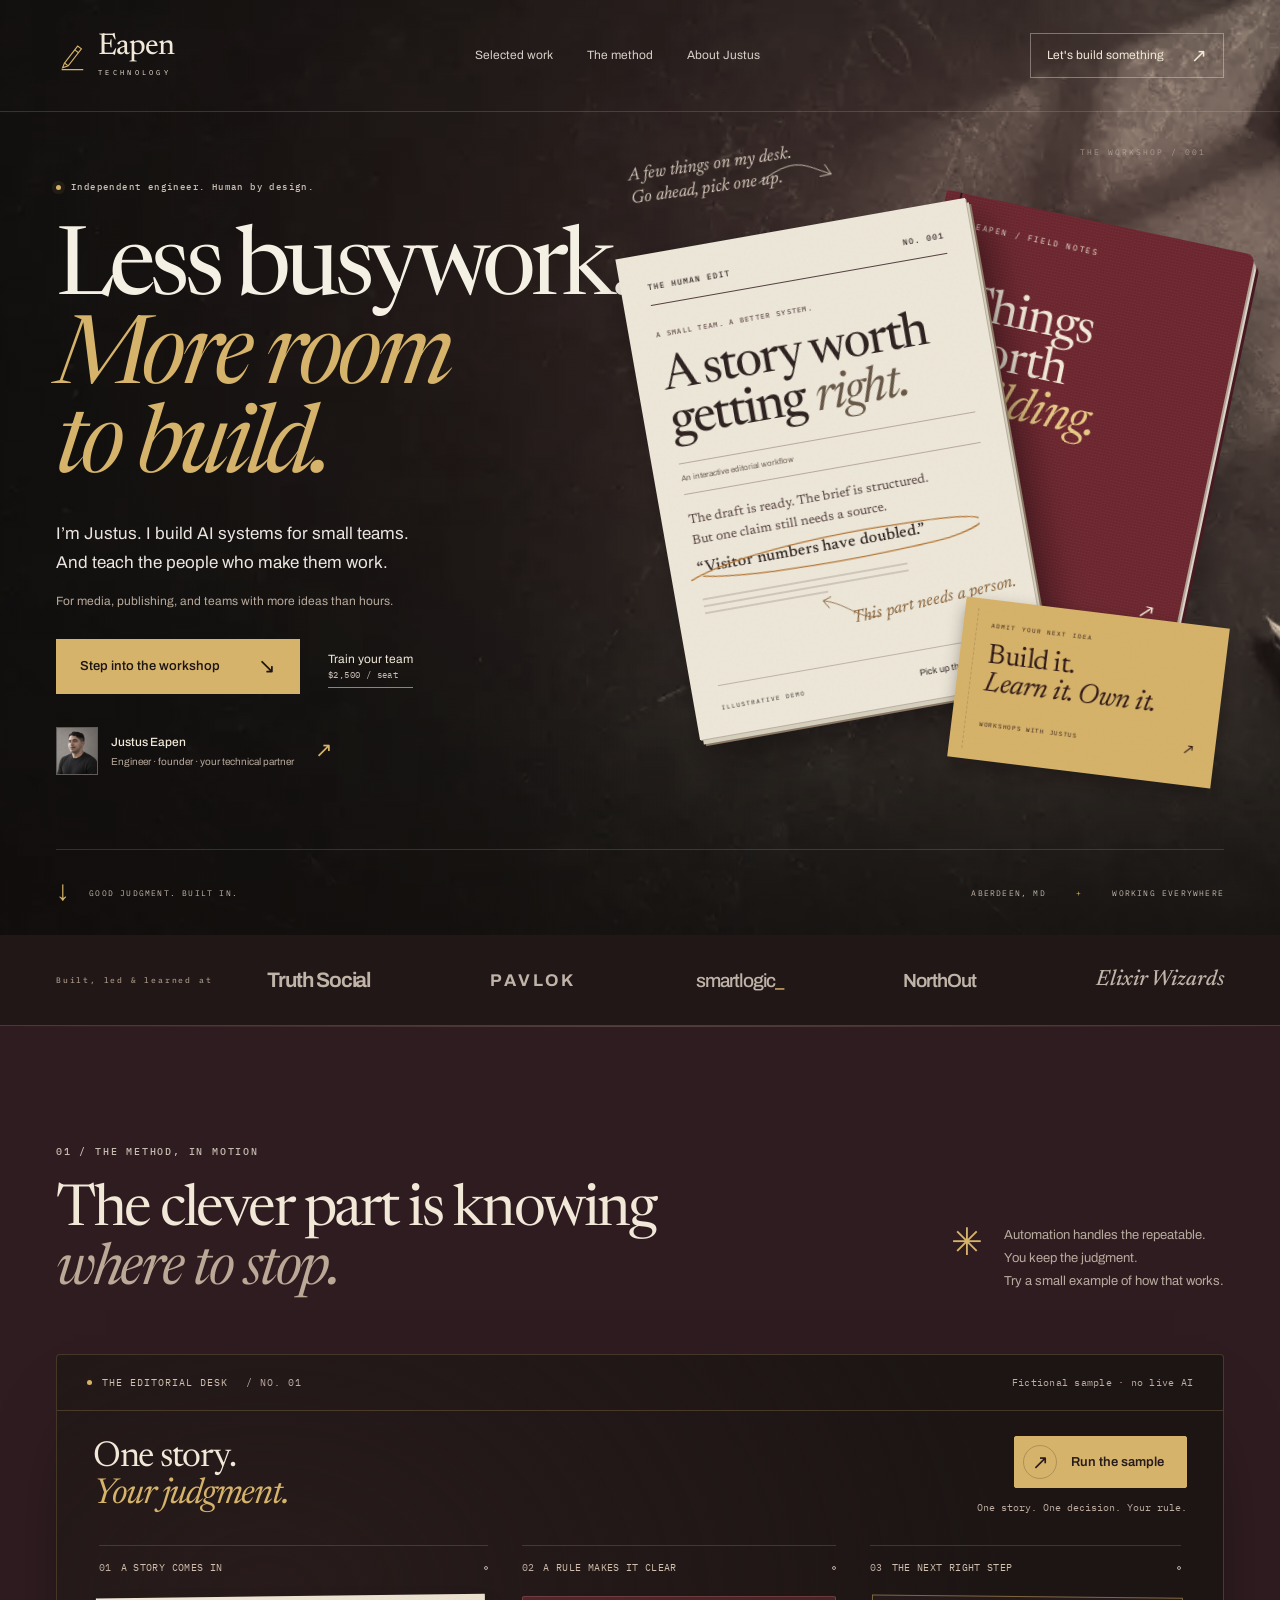
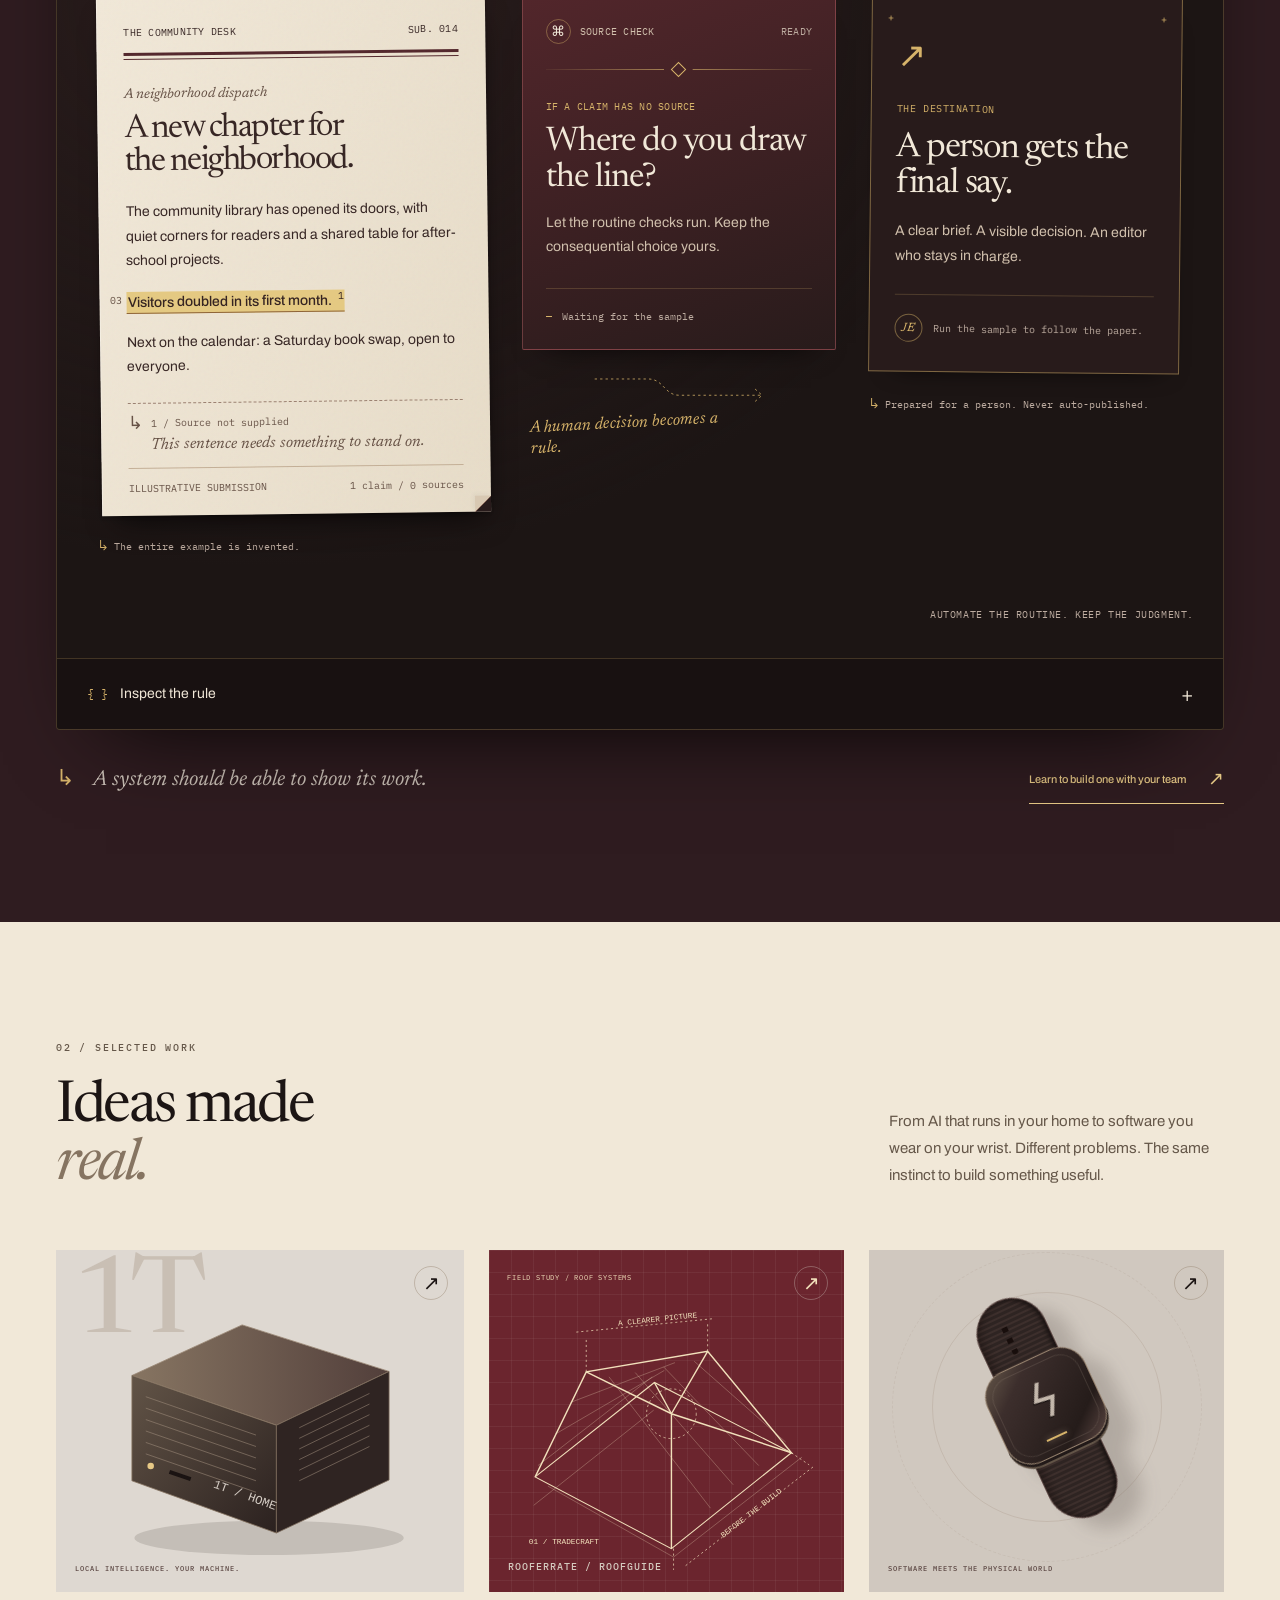
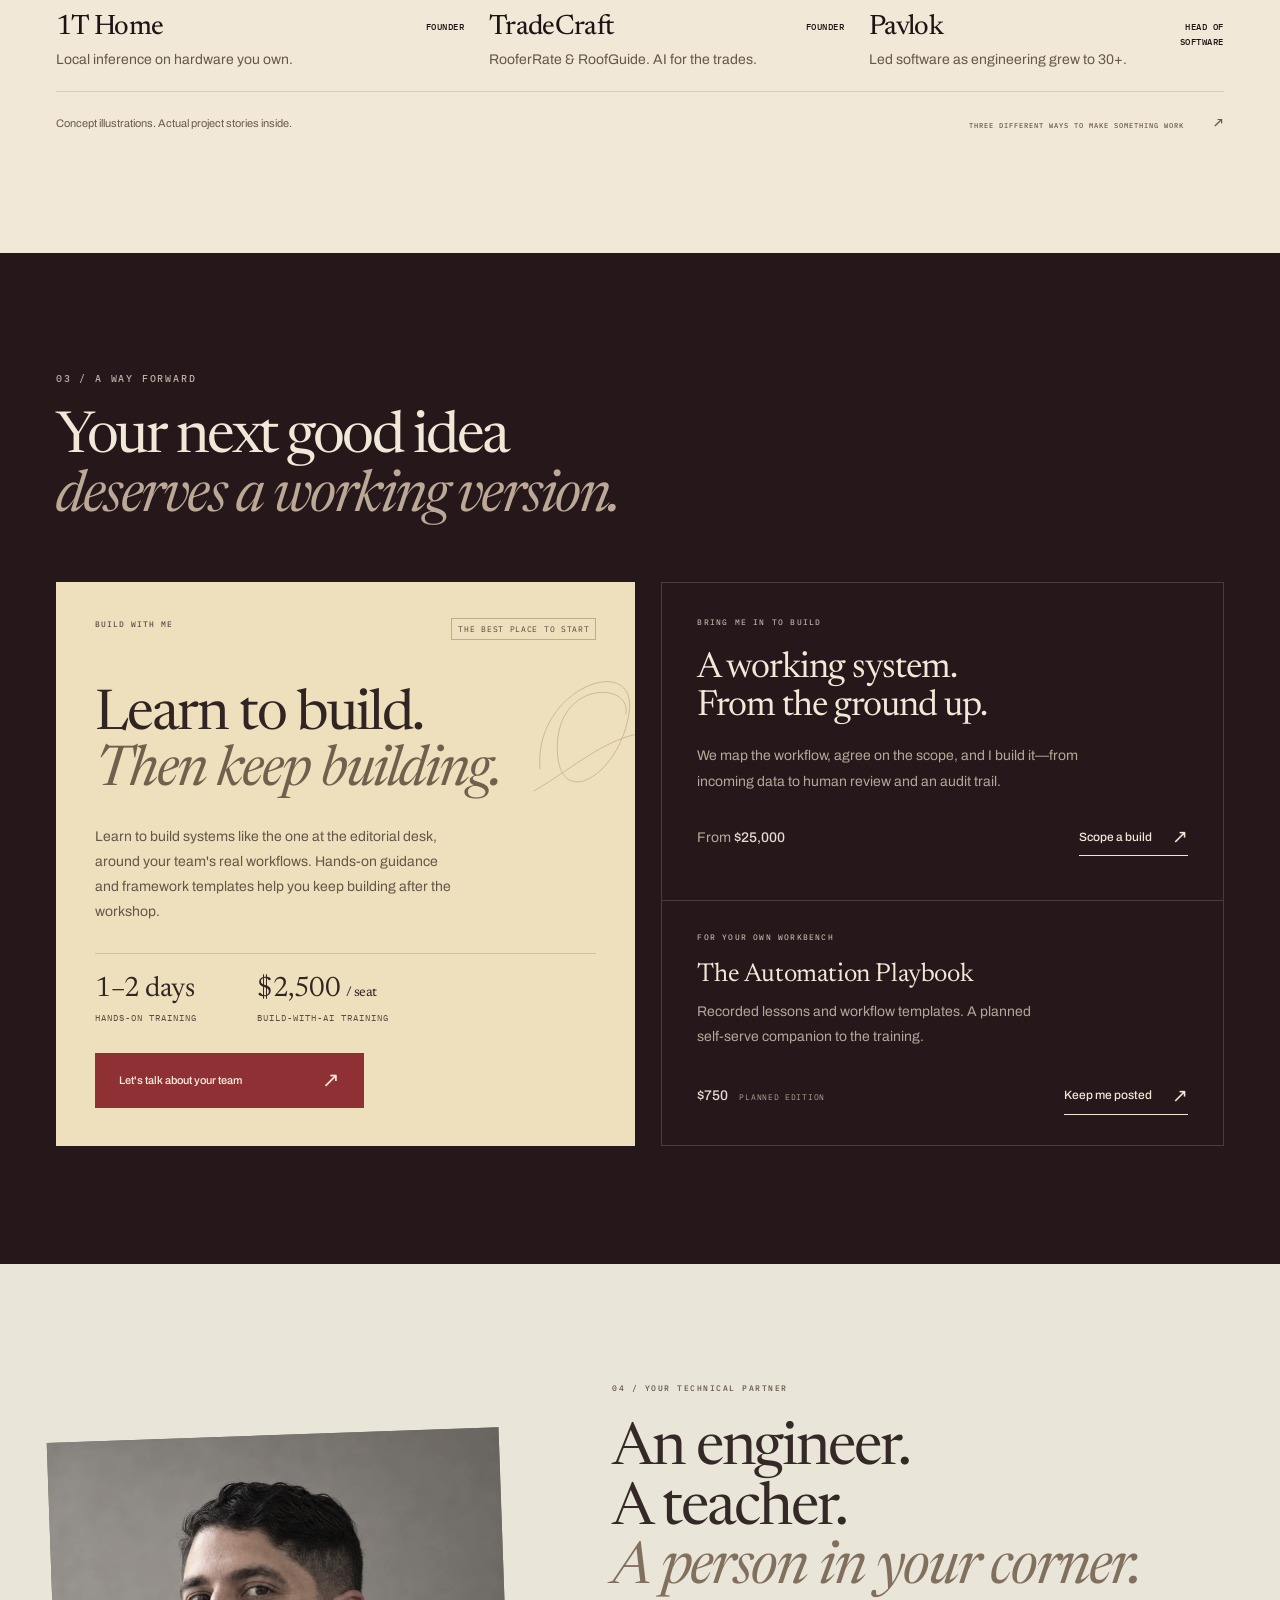
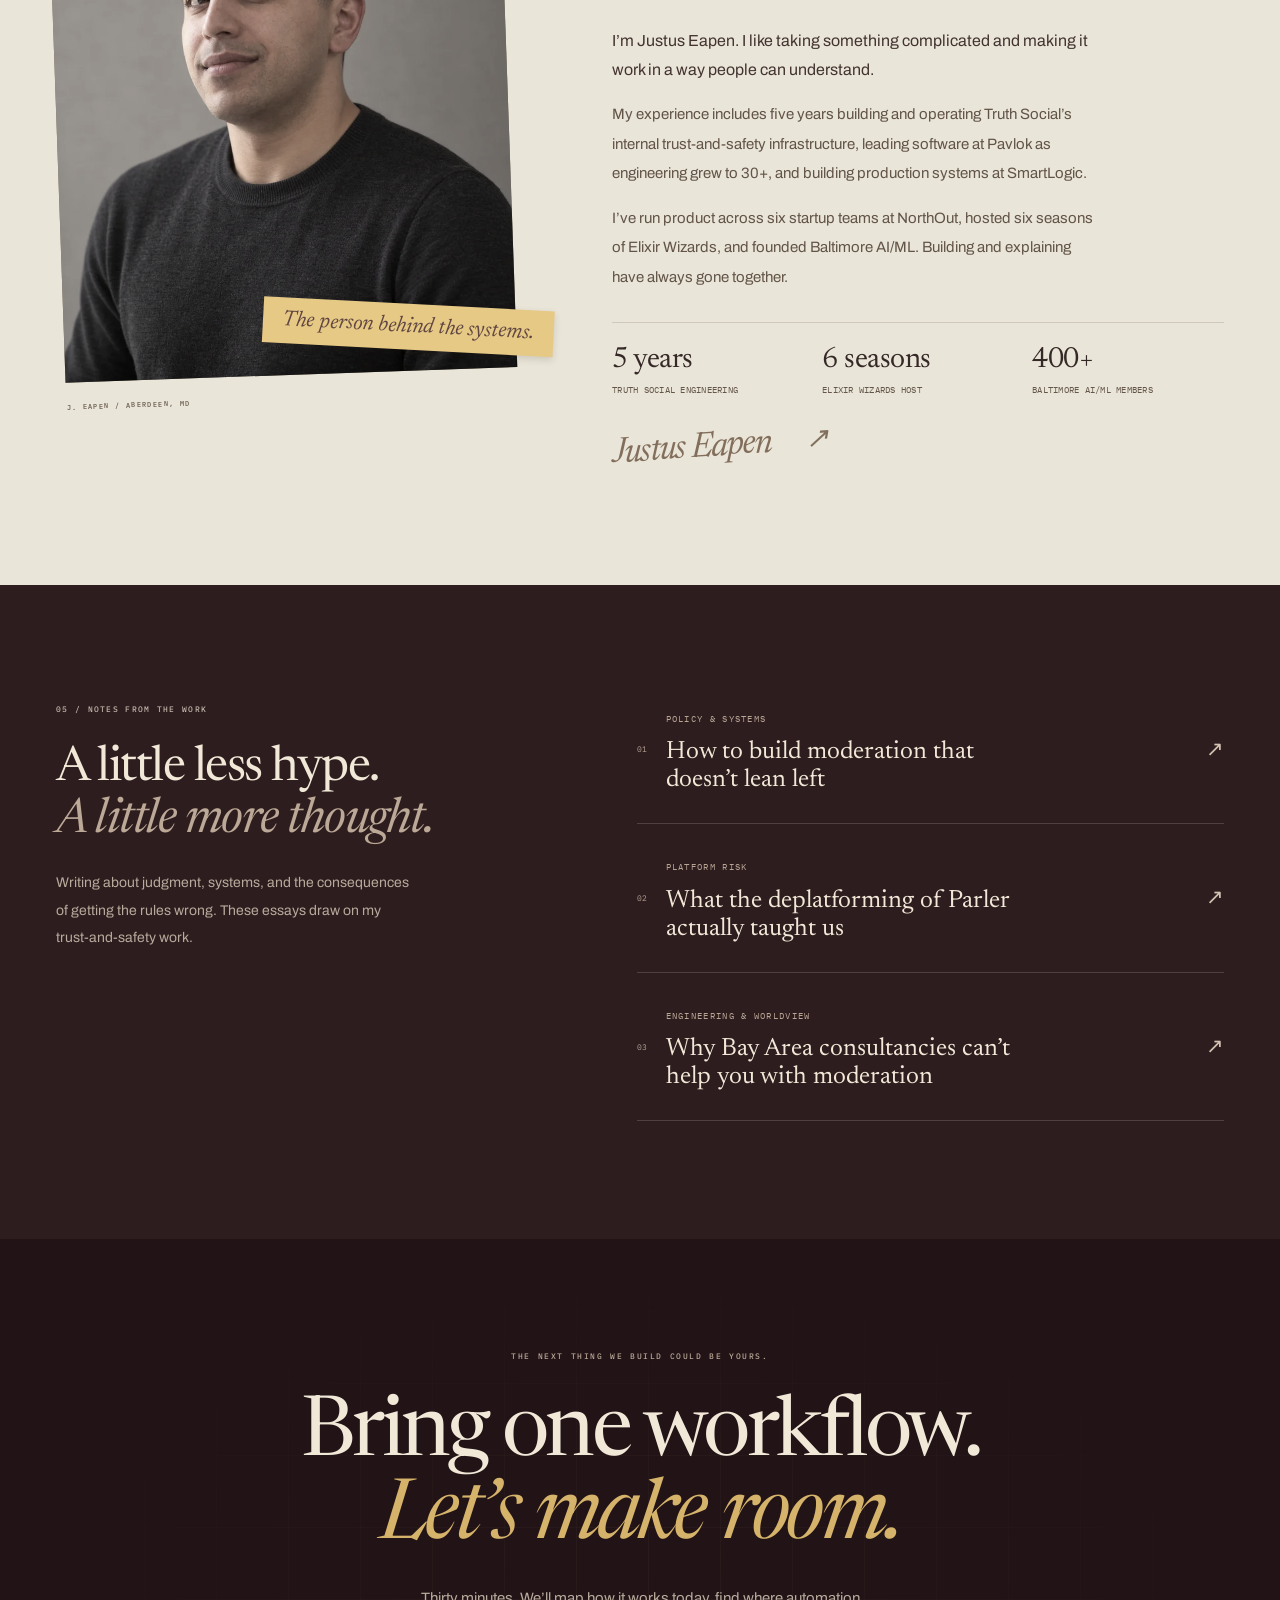
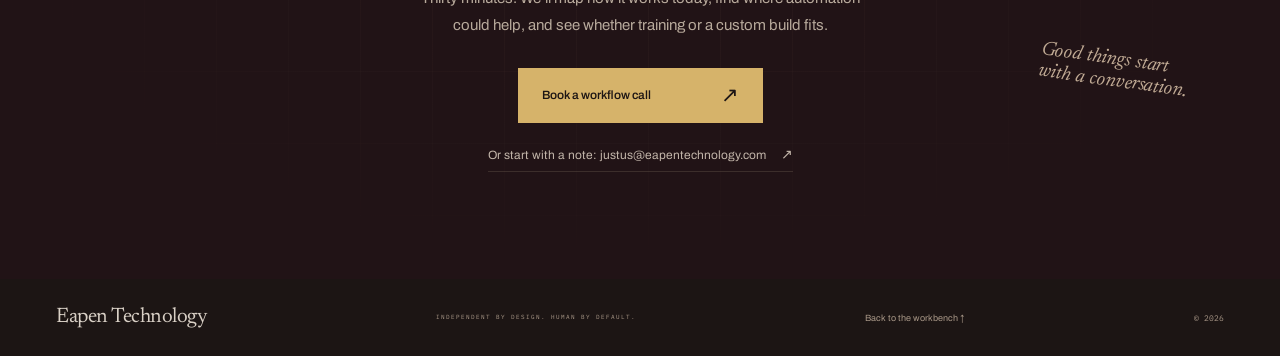
==== commit c60d74af: "fix: carry the approved gold and red palette through the workshop Replace olive and lime surfaces wi" ====
--- a/index.html
+++ b/index.html
@@ -3,7 +3,7 @@
   <head>
     <meta charset="utf-8" />
     <meta name="viewport" content="width=device-width, initial-scale=1" />
-    <meta name="theme-color" content="#151a16" />
+    <meta name="theme-color" content="#1c1514" />
     <title>Eapen Technology — Good judgment. Built in.</title>
     <meta
       name="description"
@@ -99,7 +99,7 @@
               For media, publishing, and teams with more ideas than hours.
             </p>
             <div class="hero-actions">
-              <a class="button button-acid" href="#method"
+              <a class="button button-gold" href="#method"
                 >Step into the workshop <span aria-hidden="true">↘</span></a
               ><a class="quiet-link" href="#offers"
                 >Train your team
@@ -329,12 +329,12 @@
                       y1="0"
                       y2="1"
                     >
-                      <stop stop-color="#535950" />
-                      <stop offset="1" stop-color="#202a24" />
+                      <stop stop-color="#625447" />
+                      <stop offset="1" stop-color="#2b211f" />
                     </linearGradient>
                     <linearGradient id="server-top" x1="0" x2="1">
-                      <stop stop-color="#747b6e" />
-                      <stop offset="1" stop-color="#444d40" />
+                      <stop stop-color="#877562" />
+                      <stop offset="1" stop-color="#523f3b" />
                     </linearGradient>
                   </defs>
                   <ellipse
@@ -342,25 +342,25 @@
                     cy="321"
                     rx="165"
                     ry="21"
-                    fill="#293128"
+                    fill="#342825"
                     opacity=".15"
                   />
                   <path
                     d="m93 122 135-62 180 57-138 66Z"
                     fill="url(#server-top)"
-                    stroke="#889081"
+                    stroke="#9b8876"
                   />
                   <path
                     d="m93 122 177 61v132L93 251Z"
                     fill="url(#server-face)"
-                    stroke="#707b6b"
+                    stroke="#857361"
                   />
                   <path
                     d="m270 183 138-66v133l-138 65Z"
-                    fill="#242d25"
-                    stroke="#697462"
+                    fill="#2f2422"
+                    stroke="#7c6b5a"
                   />
-                  <g stroke="#929989" opacity=".65">
+                  <g stroke="#a3917f" opacity=".65">
                     <path
                       d="m110 148 135 47m-135-33 135 47m-135-33 135 47m-135-33 135 47m-135-33 135 47m-135-33 135 47"
                     />
@@ -368,12 +368,12 @@
                       d="m298 186 86-42m-86 55 86-42m-86 55 86-42m-86 55 86-42m-86 55 86-42m-86 55 86-42"
                     />
                   </g>
-                  <circle cx="116" cy="233" r="4" fill="#d9ef8d" />
-                  <path d="m139 240 26 9" stroke="#111b14" stroke-width="5" />
+                  <circle cx="116" cy="233" r="4" fill="#e7c986" />
+                  <path d="m139 240 26 9" stroke="#1a1312" stroke-width="5" />
                   <text
                     x="192"
                     y="259"
-                    fill="#d0d5c5"
+                    fill="#d5cdc5"
                     transform="rotate(20 192 259)"
                     font-family="monospace"
                     font-size="15"
@@ -705,7 +705,7 @@
             could help, and see whether training or a custom build fits.
           </p>
           <a
-            class="button button-acid"
+            class="button button-gold"
             href="https://calendly.com/eapentechnology/get-acquainted"
             target="_blank"
             rel="noopener noreferrer"
--- a/styles/site.css
+++ b/styles/site.css
@@ -1,14 +1,15 @@
 :root {
-  --ink: #151a16;
-  --ink-deep: #111612;
-  --surface: #1d251f;
-  --paper: #efeade;
-  --paper-dark: #e5decd;
-  --text: #efede3;
-  --muted: #a7b0a2;
-  --sage: #74876d;
-  --acid: #dfed9f;
-  --line: rgba(228, 235, 215, 0.18);
+  --ink: #1c1514;
+  --ink-deep: #140f0f;
+  --surface: #281b1b;
+  --paper: #f1e8d8;
+  --paper-dark: #e5d8c3;
+  --text: #f1e8d8;
+  --muted: #bdaca0;
+  --red-muted: #a66760;
+  --red: #8f3035;
+  --gold: #d6b36a;
+  --line: rgba(233, 225, 217, 0.18);
   --serif: "Newsreader", Georgia, serif;
   --sans: "Archivo", Arial, sans-serif;
   --mono: "IBM Plex Mono", monospace;
@@ -53,7 +54,7 @@
 a:focus-visible,
 button:focus-visible,
 summary:focus-visible {
-  outline: 3px solid var(--acid);
+  outline: 3px solid var(--gold);
   outline-offset: 6px;
 }
 img,
@@ -81,7 +82,7 @@
 }
 ::selection {
   color: var(--ink);
-  background: var(--acid);
+  background: var(--gold);
 }
 .wrap {
   width: min(100% - 112px, 1440px);
@@ -115,7 +116,7 @@
   top: 12px;
   left: 12px;
   padding: 12px 22px;
-  background: var(--acid);
+  background: var(--gold);
   color: var(--ink);
   z-index: 100;
   transform: translateY(-150%);
@@ -146,19 +147,19 @@
   font-weight: 400;
   line-height: 1;
 }
-.button-acid {
-  background: var(--acid);
+.button-gold {
+  background: var(--gold);
   color: var(--ink);
 }
-.button-acid:hover {
-  background: #eff8c6;
+.button-gold:hover {
+  background: #e7c986;
 }
 .button-dark {
   background: var(--ink);
   color: var(--text);
 }
 .button-dark:hover {
-  background: #2e3d2f;
+  background: #3e302d;
 }
 .underlined-link {
   font-size: 13px;
@@ -187,7 +188,7 @@
   display: flex;
   align-items: center;
   justify-content: space-between;
-  border-bottom: 1px solid rgba(239, 234, 222, 0.16);
+  border-bottom: 1px solid rgba(241, 232, 216, 0.16);
   gap: 35px;
 }
 .brand {
@@ -199,7 +200,7 @@
   width: 32px;
   height: 39px;
   fill: none;
-  stroke: var(--acid);
+  stroke: var(--gold);
   stroke-width: 1.2;
   flex-shrink: 0;
 }
@@ -220,7 +221,7 @@
 }
 .site-header nav a {
   font-size: 12px;
-  color: #d0d5c9;
+  color: #d7cfc7;
   position: relative;
   padding-block: 12px;
 }
@@ -231,7 +232,7 @@
   bottom: 4px;
   width: 100%;
   height: 1px;
-  background: var(--acid);
+  background: var(--gold);
   transform: scaleX(0);
   transform-origin: left;
   transition: transform 0.3s;
@@ -244,12 +245,12 @@
   display: flex;
   align-items: center;
   gap: 27px;
-  border: 1px solid rgba(232, 239, 218, 0.4);
+  border: 1px solid rgba(237, 228, 220, 0.4);
   padding: 12px 16px;
   transition: background 0.2s;
 }
 .header-cta:hover {
-  background: var(--acid);
+  background: var(--gold);
   color: var(--ink);
 }
 .header-cta span {
@@ -260,7 +261,7 @@
   position: relative;
   min-height: 935px;
   overflow: hidden;
-  background: #192119;
+  background: #211718;
 }
 .hero-surface,
 .hero-vignette {
@@ -273,11 +274,13 @@
   height: 100%;
   object-fit: cover;
   object-position: center;
+  filter: grayscale(1) sepia(0.45) brightness(0.86);
 }
 .hero-vignette {
   background:
-    linear-gradient(90deg, rgba(11, 17, 12, 0.35), transparent 62%),
-    linear-gradient(0deg, rgba(13, 21, 14, 0.58), transparent 22%);
+    radial-gradient(ellipse at 82% 28%, #6b252e38, transparent 68%),
+    linear-gradient(90deg, rgba(16, 12, 12, 0.35), transparent 62%),
+    linear-gradient(0deg, rgba(20, 15, 14, 0.58), transparent 22%);
 }
 .hero-inner {
   position: relative;
@@ -295,7 +298,7 @@
   display: flex;
   align-items: center;
   gap: 10px;
-  color: #c1ccb7;
+  color: #cbc2b8;
   font-size: 9px;
   letter-spacing: 1.4px;
 }
@@ -303,8 +306,8 @@
   width: 5px;
   height: 5px;
   border-radius: 50%;
-  background: var(--acid);
-  box-shadow: 0 0 0 4px rgba(223, 237, 159, 0.08);
+  background: var(--gold);
+  box-shadow: 0 0 0 4px rgba(214, 179, 106, 0.08);
   flex-shrink: 0;
 }
 .hero h1 {
@@ -315,18 +318,18 @@
   max-width: 760px;
 }
 .hero h1 em {
-  color: var(--acid);
+  color: var(--gold);
   letter-spacing: -5px;
 }
 .hero-lead {
   font-size: 17px;
   line-height: 1.7;
-  color: #ebece0;
+  color: #ebe6e1;
   max-width: 490px;
 }
 .hero-audience {
   font-size: 12px;
-  color: #a7b69f;
+  color: #b8ab9d;
   line-height: 1.7;
   margin-top: 13px;
   max-width: 450px;
@@ -340,14 +343,14 @@
 .quiet-link {
   font-size: 12px;
   line-height: 1.6;
-  border-bottom: 1px solid #828d76;
+  border-bottom: 1px solid #96826d;
   padding-block: 5px;
 }
 .quiet-price {
   display: block;
   font: 400 9px/1.4 var(--mono);
   letter-spacing: 0.4px;
-  color: #bdc6af;
+  color: #c5bbb0;
 }
 .hero-person {
   display: inline-flex;
@@ -361,7 +364,7 @@
   object-fit: cover;
   object-position: 50% 15%;
   filter: saturate(0.6);
-  border: 1px solid rgba(242, 240, 226, 0.35);
+  border: 1px solid rgba(240, 234, 228, 0.35);
 }
 .hero-person > span:nth-child(2) {
   display: grid;
@@ -374,12 +377,12 @@
 }
 .hero-person > span:nth-child(2) > span {
   font-size: 10px;
-  color: #aab59f;
+  color: #b8aa9c;
   line-height: 1.5;
 }
 .person-arrow {
   margin-left: 8px;
-  color: var(--acid);
+  color: var(--gold);
   font-size: 21px;
 }
 .hero-art {
@@ -398,7 +401,7 @@
   top: 13px;
   font: 400 8px/1 var(--mono);
   letter-spacing: 2px;
-  color: #c0c9b1;
+  color: #c8bdb2;
   opacity: 0.65;
 }
 .desk-object {
@@ -423,16 +426,16 @@
     repeating-linear-gradient(
       2deg,
       transparent 0 2px,
-      rgba(215, 227, 187, 0.035) 2px 3px
+      rgba(223, 207, 191, 0.035) 2px 3px
     ),
     repeating-linear-gradient(
       93deg,
       transparent 0 2px,
-      rgba(214, 227, 190, 0.025) 2px 3px
+      rgba(223, 208, 194, 0.025) 2px 3px
     ),
-    #334334;
+    #6b252e;
   border-radius: 3px 8px 8px 3px;
-  color: #d9e0be;
+  color: #f1e8d8;
   padding: 24px 24px 24px 36px;
   transform: translate3d(
       calc(var(--pointer-x) * -0.45),
@@ -441,10 +444,10 @@
     )
     rotate(12deg);
   box-shadow:
-    2px 4px 0 #a9ad97,
-    4px 7px 0 #dedcc8,
-    7px 10px 0 #354534,
-    12px 30px 42px #080e0866;
+    2px 4px 0 #b1a293,
+    4px 7px 0 #dcd3ca,
+    7px 10px 0 #471920,
+    12px 30px 42px #0d090966;
 }
 .field-notebook:before {
   content: "";
@@ -453,8 +456,8 @@
   top: 0;
   bottom: 0;
   width: 2px;
-  background: #102a19;
-  box-shadow: 2px 0 2px #6b7d4d44;
+  background: #381419;
+  box-shadow: 2px 0 2px #78655244;
 }
 .notebook-top {
   font: 400 8px/1.5 var(--mono);
@@ -468,7 +471,7 @@
   letter-spacing: -1px;
 }
 .notebook-title em {
-  color: #ddebaf;
+  color: #e7c986;
 }
 .notebook-foot {
   display: flex;
@@ -488,10 +491,10 @@
 .field-notebook:focus-visible {
   transform: translate3d(10px, -24px, 24px) rotate(7deg);
   box-shadow:
-    2px 4px 0 #a9ad97,
-    4px 7px 0 #dedcc8,
-    7px 10px 0 #354534,
-    16px 44px 42px #080e0899;
+    2px 4px 0 #b1a293,
+    4px 7px 0 #dcd3ca,
+    7px 10px 0 #471920,
+    16px 44px 42px #0d090999;
 }
 .editorial-paper {
   left: 4px;
@@ -500,13 +503,13 @@
   height: 488px;
   padding: 29px 27px 19px;
   background: #ede7d9;
-  color: #243022;
+  color: #302422;
   transform: translate3d(var(--pointer-x), var(--pointer-y), 0) rotate(-10deg);
   box-shadow:
-    1px 1px 0 #b9b5a4,
+    1px 1px 0 #bbaea2,
     3px 5px 0 #d4cfbd,
-    5px 7px 0 #827e6c,
-    12px 23px 34px #050b0580;
+    5px 7px 0 #8a7764,
+    12px 23px 34px #0a060680;
 }
 .editorial-paper:before,
 .workshop-ticket:before {
@@ -522,10 +525,10 @@
 .editorial-paper:focus-visible {
   transform: translate3d(-9px, -20px, 35px) rotate(-5deg);
   box-shadow:
-    1px 1px 0 #b9b5a4,
+    1px 1px 0 #bbaea2,
     3px 5px 0 #d4cfbd,
-    5px 7px 0 #827e6c,
-    18px 42px 40px #050b0599;
+    5px 7px 0 #8a7764,
+    18px 42px 40px #0a060699;
 }
 .paper-topline {
   display: flex;
@@ -535,7 +538,7 @@
 }
 .paper-rule {
   height: 1px;
-  background: #465140;
+  background: #54403d;
   display: block;
   margin: 14px 0 25px;
 }
@@ -543,7 +546,7 @@
   display: block;
   font: 500 7px/1.5 var(--mono);
   letter-spacing: 1.3px;
-  color: #536047;
+  color: #614a46;
 }
 .paper-headline {
   display: block;
@@ -552,21 +555,21 @@
   margin-top: 14px;
 }
 .paper-headline em {
-  color: #5a6c43;
+  color: #685847;
 }
 .paper-byline {
   display: block;
   font-size: 8px;
-  border-block: 1px solid #b5b4a1;
+  border-block: 1px solid #b8ab9e;
   padding-block: 9px;
   margin-top: 16px;
-  color: #606950;
+  color: #6b5c4e;
 }
 .paper-body {
   display: block;
   font: 400 13px/1.6 var(--serif);
   margin-top: 16px;
-  color: #4c5743;
+  color: #594441;
 }
 .paper-claim {
   position: relative;
@@ -592,7 +595,7 @@
 }
 .paper-lines i {
   display: block;
-  background: #536047;
+  background: #614a46;
   height: 2px;
 }
 .paper-lines i:last-child {
@@ -625,7 +628,7 @@
   display: flex;
   align-items: center;
   justify-content: space-between;
-  border-top: 1px solid #babaaa;
+  border-top: 1px solid #beb2a6;
   padding-top: 12px;
 }
 .paper-bottom > span:first-child {
@@ -647,27 +650,27 @@
   bottom: 37px;
   right: 3px;
   padding: 22px 20px 15px 28px;
-  background: #dfeda8;
-  color: #2c3b27;
+  background: #d6b36a;
+  color: #301918;
   transform: translate3d(
       calc(var(--pointer-x) * 1.3),
       calc(var(--pointer-y) * 1.3),
       0
     )
     rotate(7deg);
-  box-shadow: 2px 8px 16px #0c160d66;
+  box-shadow: 2px 8px 16px #150e0d66;
 }
 .workshop-ticket:hover,
 .workshop-ticket:focus-visible {
   transform: translate3d(8px, -12px, 25px) rotate(2deg);
-  box-shadow: 4px 20px 26px #0c160d88;
+  box-shadow: 4px 20px 26px #150e0d88;
 }
 .ticket-perforation {
   position: absolute;
   left: 13px;
   top: 10px;
   bottom: 10px;
-  border-left: 1px dashed #6e7b494d;
+  border-left: 1px dashed #76624e4d;
 }
 .ticket-label {
   font: 400 6px/1.4 var(--mono);
@@ -696,7 +699,7 @@
   left: -22px;
   top: 19px;
   font: 400 italic 18px/1.25 var(--serif);
-  color: #d0d9b8;
+  color: #d6c8bb;
   transform: rotate(-8deg);
   pointer-events: none;
 }
@@ -717,10 +720,10 @@
   justify-content: space-between;
   align-items: center;
   min-height: 86px;
-  border-top: 1px solid #d7dec52b;
+  border-top: 1px solid #dbd2c82b;
   font: 400 8px/1.5 var(--mono);
   letter-spacing: 1.2px;
-  color: #b8c1ab;
+  color: #c2b6aa;
 }
 .hero-bottom a {
   display: flex;
@@ -729,14 +732,14 @@
 }
 .scroll-stem {
   font: 400 28px/1 var(--serif);
-  color: var(--acid);
+  color: var(--gold);
 }
 .bottom-cross {
   margin: 0 24px;
-  color: var(--acid);
+  color: var(--gold);
 }
 .experience-strip {
-  background: #161d18;
+  background: #211717;
   border-bottom: 1px solid var(--line);
 }
 .experience-inner {
@@ -748,7 +751,7 @@
 .experience-inner > .eyebrow {
   flex-shrink: 0;
   font-size: 8px;
-  color: #92a087;
+  color: #a59382;
 }
 .experience-names {
   display: flex;
@@ -756,7 +759,7 @@
   justify-content: space-between;
   gap: 30px;
   flex: 1;
-  color: #b4bdab;
+  color: #c0b4a8;
 }
 .truth-wordmark {
   font: 650 21px/1 var(--sans);
@@ -771,7 +774,7 @@
   letter-spacing: -1.2px;
 }
 .smartlogic-wordmark span {
-  color: var(--acid);
+  color: var(--gold);
 }
 .northout-wordmark {
   font: 600 19px/1 var(--sans);
@@ -800,7 +803,7 @@
 .section-intro h2 em,
 .about h2 em,
 .writing h2 em {
-  color: #adc091;
+  color: #bba896;
 }
 .intro-aside {
   display: flex;
@@ -811,10 +814,10 @@
 .intro-aside p {
   font-size: 13px;
   line-height: 1.75;
-  color: #aab6a0;
+  color: #b8ab9e;
 }
 .tiny-cross {
-  color: var(--acid);
+  color: var(--gold);
   font-size: 38px;
   line-height: 1;
 }
@@ -822,11 +825,11 @@
   max-width: 335px;
   font-size: 14px;
   line-height: 1.8;
-  color: #a6b19e;
+  color: #b6a89a;
   padding-bottom: 7px;
 }
 .method {
-  background: #202920;
+  background: #2f1c20;
   position: relative;
 }
 .method:before {
@@ -836,10 +839,10 @@
   left: 0;
   right: 0;
   height: 1px;
-  background: linear-gradient(90deg, transparent, #94a17955, transparent);
+  background: linear-gradient(90deg, transparent, #9f8d7b55, transparent);
 }
 .method .eyebrow {
-  color: #bdc9ac;
+  color: #c6bbaf;
 }
 .method-after {
   display: flex;
@@ -850,15 +853,15 @@
 }
 .method-after p {
   font: 400 italic 22px/1.4 var(--serif);
-  color: #c3ceb4;
+  color: #cbc1b7;
 }
 .method-after p span {
   font-style: normal;
-  color: var(--acid);
+  color: var(--gold);
   margin-right: 15px;
 }
 .method-after a {
-  color: #d3dfa7;
+  color: #e7c986;
   font-size: 11px;
 }
 .workflow-fallback {
@@ -875,20 +878,20 @@
   margin-bottom: 18px;
 }
 .workflow-fallback .eyebrow {
-  color: #52644a;
+  color: #655749;
 }
 .work {
   background: var(--paper);
   color: var(--ink);
 }
 .work .eyebrow {
-  color: #56624c;
+  color: #655749;
 }
 .work h2 em {
-  color: #778463;
+  color: #867461;
 }
 .work .section-description {
-  color: #56624c;
+  color: #655749;
 }
 .work-gallery {
   display: grid;
@@ -906,7 +909,7 @@
   isolation: isolate;
 }
 .home-visual {
-  background: #dce0cf;
+  background: #ded8d1;
 }
 .project-mark {
   position: absolute;
@@ -914,7 +917,7 @@
   left: 17px;
   font: 450 106px/1 var(--serif);
   letter-spacing: -8px;
-  color: #8e997950;
+  color: #9c897650;
 }
 .server-drawing {
   position: absolute;
@@ -932,7 +935,7 @@
   left: 19px;
   font: 500 7px/1.5 var(--mono);
   letter-spacing: 1px;
-  color: #4b5841;
+  color: #594440;
 }
 .project-open {
   position: absolute;
@@ -940,7 +943,7 @@
   top: 16px;
   display: grid;
   place-items: center;
-  border: 1px solid #84947970;
+  border: 1px solid #9a867370;
   width: 34px;
   height: 34px;
   border-radius: 50%;
@@ -951,11 +954,11 @@
 }
 .project:hover .project-open {
   transform: rotate(45deg);
-  background: #e4edc4;
+  background: #e9d9c8;
 }
 .trade-visual {
-  background: #4b6459;
-  color: #d0ddc3;
+  background: #6b252e;
+  color: #f1e0bb;
 }
 .blueprint-label {
   position: absolute;
@@ -970,8 +973,8 @@
   position: absolute;
   inset: 0;
   background-image:
-    linear-gradient(#cfe2c212 1px, transparent 1px),
-    linear-gradient(90deg, #cfe2c212 1px, transparent 1px);
+    linear-gradient(#dfd2c512 1px, transparent 1px),
+    linear-gradient(90deg, #dfd2c512 1px, transparent 1px);
   background-size: 22px 22px;
 }
 .roof-drawing {
@@ -985,24 +988,24 @@
   transform: translateY(-6px) scale(1.05);
 }
 .trade-visual .visual-caption {
-  color: #c8d8bc;
+  color: #d5cabf;
   font-size: 6px;
 }
 .trade-visual .project-open {
-  border-color: #b9cfb65e;
+  border-color: #ccc2b85e;
 }
 .trade-visual .project-open:hover,
 .project-trade:hover .project-open {
-  color: #233e29;
+  color: #3b2926;
 }
 .pavlok-visual {
-  background: #d0cfbf;
+  background: #d0c8bf;
 }
 .wearable-ring {
   position: absolute;
   width: 230px;
   height: 230px;
-  border: 1px solid #85927f3b;
+  border: 1px solid #9b88763b;
   border-radius: 50%;
   left: 50%;
   top: 46%;
@@ -1022,17 +1025,17 @@
   left: calc(50% - 59px);
   transform: rotate(-25deg);
   transition: transform 0.8s var(--ease);
-  filter: drop-shadow(18px 20px 9px #30382933);
+  filter: drop-shadow(18px 20px 9px #382b2933);
 }
 .wearable-strap {
   position: absolute;
   inset: 0 23px;
   border-radius: 36px;
-  background: repeating-linear-gradient(0deg, #242c25 0 3px, #303930 3px 5px);
-  border: 1px solid #4a5547;
+  background: repeating-linear-gradient(0deg, #2e2422 0 3px, #3d2f2c 3px 5px);
+  border: 1px solid #5a4542;
   box-shadow:
-    inset 5px 0 6px #0e1c1266,
-    inset -3px 0 4px #141a18;
+    inset 5px 0 6px #1b110f66,
+    inset -3px 0 4px #1b1413;
 }
 .wearable-strap:before {
   content: "";
@@ -1043,7 +1046,7 @@
   height: 35px;
   background: repeating-linear-gradient(
     0deg,
-    #0b1a10 0 5px,
+    #180e0c 0 5px,
     transparent 5px 12px
   );
   border-radius: 2px;
@@ -1057,15 +1060,15 @@
   border-radius: 27px;
   background: linear-gradient(
     140deg,
-    #535e52,
-    #30392f 25%,
-    #1b241c 76%,
-    #4e594d
+    #66584a,
+    #3c2e2c 25%,
+    #251c1a 76%,
+    #604a46
   );
   box-shadow:
-    0 3px 0 #18211a,
-    0 5px 0 #536049;
-  border: 1px solid #828d75;
+    0 3px 0 #211918,
+    0 5px 0 #625447;
+  border: 1px solid #95816d;
   display: grid;
   place-items: center;
 }
@@ -1073,13 +1076,13 @@
   content: "";
   position: absolute;
   inset: 6px;
-  border: 1px solid #a0a99030;
+  border: 1px solid #ac9c8d30;
   border-radius: 21px;
 }
 .wearable-flash {
   font: 400 48px/1 var(--serif);
-  color: #b9c3ab;
-  text-shadow: 0 1px #0b140d;
+  color: #c3b7ab;
+  text-shadow: 0 1px #130d0c;
   transform: rotate(8deg);
 }
 .wearable-led {
@@ -1088,8 +1091,8 @@
   left: 39px;
   height: 2px;
   width: 22px;
-  background: #cddb97;
-  box-shadow: 0 0 6px #dce99780;
+  background: #d6b36a;
+  box-shadow: 0 0 6px #dac0a680;
 }
 .project:hover .wearable {
   transform: rotate(-15deg) translateY(-10px);
@@ -1107,7 +1110,7 @@
 }
 .project-info p {
   font-size: 11px;
-  color: #56624c;
+  color: #655749;
   margin-top: 8px;
 }
 .project-role {
@@ -1119,20 +1122,20 @@
 }
 .case-loading {
   font-size: 11px;
-  color: #647146;
+  color: #6d5c4a;
   display: block;
   min-height: 20px;
   margin-top: 4px;
 }
 .work-foot {
-  border-top: 1px solid #717d5338;
+  border-top: 1px solid #79685738;
   padding-top: 19px;
   margin-top: 20px;
   display: flex;
   align-items: center;
   justify-content: space-between;
   gap: 30px;
-  color: #59654f;
+  color: #685a4c;
   font-size: 9px;
 }
 .work-foot .mono {
@@ -1144,7 +1147,7 @@
   margin-left: 25px;
 }
 .offers {
-  background: #182019;
+  background: #25171a;
 }
 .offer-layout {
   display: grid;
@@ -1153,8 +1156,8 @@
 }
 .training-offer {
   padding: 36px 39px 38px;
-  background: #dce7bb;
-  color: #253321;
+  background: #eee0bc;
+  color: #312523;
   position: relative;
   overflow: hidden;
 }
@@ -1166,16 +1169,16 @@
   z-index: 1;
 }
 .offer-top .eyebrow {
-  color: #536342;
+  color: #604945;
   font-size: 8px;
   letter-spacing: 1px;
 }
 .offer-recommendation {
   font: 400 6px/1.5 var(--mono);
   letter-spacing: 0.7px;
-  border: 1px solid #78905a7d;
+  border: 1px solid #8b755f7d;
   padding: 4px 6px;
-  color: #4b5d38;
+  color: #59403c;
 }
 .training-offer h3 {
   font: 400 56px/1 var(--serif);
@@ -1185,14 +1188,14 @@
   z-index: 1;
 }
 .training-offer h3 em {
-  color: #64774a;
+  color: #72604e;
 }
 .training-offer > p {
   font-size: 13px;
   line-height: 1.8;
   max-width: 365px;
   margin-top: 24px;
-  color: #546448;
+  color: #645648;
   position: relative;
   z-index: 1;
 }
@@ -1200,7 +1203,7 @@
   display: flex;
   gap: 60px;
   margin-top: 28px;
-  border-top: 1px solid #7989604a;
+  border-top: 1px solid #8774624a;
   padding-top: 21px;
   position: relative;
   z-index: 1;
@@ -1219,7 +1222,7 @@
 .training-details small {
   font: 400 6px/1.5 var(--mono);
   letter-spacing: 1px;
-  color: #526244;
+  color: #604a46;
 }
 .training-offer .button {
   margin-top: 29px;
@@ -1231,7 +1234,7 @@
 .training-scribble {
   width: 155px;
   height: 155px;
-  stroke: #8eab5c;
+  stroke: #a38464;
   stroke-width: 1;
   fill: none;
   position: absolute;
@@ -1261,7 +1264,7 @@
 .build-offer p {
   font-size: 12px;
   line-height: 1.85;
-  color: #a6b39b;
+  color: #b5a799;
   margin-top: 17px;
   max-width: 390px;
 }
@@ -1274,11 +1277,11 @@
 }
 .offer-bottom > span {
   font-size: 11px;
-  color: #a7b59b;
+  color: #b6a89a;
 }
 .offer-bottom strong {
   font-weight: 500;
-  color: #e0e6d3;
+  color: #e4dcd5;
 }
 .offer-bottom .underlined-link {
   font-size: 10px;
@@ -1301,7 +1304,7 @@
 .playbook-offer p {
   font-size: 11px;
   line-height: 1.8;
-  color: #a6b39b;
+  color: #b5a799;
   margin-top: 10px;
   max-width: 340px;
 }
@@ -1309,11 +1312,11 @@
   font: 400 6px/1.5 var(--mono);
   letter-spacing: 0.7px;
   margin-left: 8px;
-  color: #a4ae98;
+  color: #b2a394;
 }
 .about {
   background: #e9e5d8;
-  color: #283527;
+  color: #352927;
 }
 .about-grid {
   display: grid;
@@ -1324,7 +1327,7 @@
 .about-portrait {
   position: relative;
   margin-bottom: 38px;
-  background: #6e7c62;
+  background: #816f5d;
   transform: rotate(-2deg);
 }
 .about-portrait > img {
@@ -1339,12 +1342,12 @@
   position: absolute;
   right: -38px;
   bottom: 21px;
-  background: #e1e9b7;
-  color: #52653e;
+  background: #e7c986;
+  color: #614742;
   padding: 10px 19px;
   font: 400 italic 22px/1.2 var(--serif);
   transform: rotate(5deg);
-  box-shadow: 0 3px 7px #23362026;
+  box-shadow: 0 3px 7px #34252226;
 }
 .portrait-coordinate {
   position: absolute;
@@ -1352,10 +1355,10 @@
   left: 0;
   font-size: 7px;
   letter-spacing: 1.4px;
-  color: #58644c;
+  color: #66584a;
 }
 .about-copy .eyebrow {
-  color: #536148;
+  color: #625447;
   font-size: 8px;
   letter-spacing: 1.5px;
 }
@@ -1366,25 +1369,25 @@
   letter-spacing: -2px;
 }
 .about h2 em {
-  color: #76825e;
+  color: #82705e;
 }
 .about-copy > p {
   font-size: 13px;
   line-height: 1.95;
   max-width: 490px;
   margin-top: 16px;
-  color: #536049;
+  color: #625447;
 }
 .about-copy > p:first-of-type {
   font-size: 16px;
-  color: #34462f;
+  color: #443431;
   line-height: 1.8;
 }
 .about-facts {
   display: grid;
   grid-template-columns: repeat(3, 1fr);
   gap: 18px;
-  border-top: 1px solid #74816340;
+  border-top: 1px solid #84726040;
   margin-top: 30px;
   padding-top: 23px;
 }
@@ -1399,24 +1402,24 @@
 .about-facts span {
   font: 400 6px/1.6 var(--mono);
   letter-spacing: 0.7px;
-  color: #56634a;
+  color: #645649;
 }
 .signature {
   display: inline-flex;
   gap: 35px;
   align-items: center;
   font: 400 italic 35px/1.1 var(--serif);
-  color: #748756;
+  color: #826e5b;
   transform: rotate(-4deg);
   margin-top: 31px;
   letter-spacing: -1.7px;
 }
 .signature > span {
   font-size: 28px;
-  color: #78835e;
+  color: #82705e;
 }
 .writing {
-  background: #222c22;
+  background: #2d1d1e;
 }
 .writing-grid {
   display: grid;
@@ -1424,7 +1427,7 @@
   gap: 100px;
 }
 .writing .eyebrow {
-  color: #b9c7aa;
+  color: #c4b8ad;
   font-size: 8px;
   letter-spacing: 1.3px;
 }
@@ -1437,7 +1440,7 @@
 .writing-grid > div > p {
   font-size: 12px;
   line-height: 1.95;
-  color: #a6b99b;
+  color: #b8aa9c;
   max-width: 360px;
   margin-top: 23px;
 }
@@ -1453,12 +1456,12 @@
 }
 .essay-number {
   font: 400 8px/1 var(--mono);
-  color: #aabb90;
+  color: #b7a594;
 }
 .essay-topic {
   font: 400 6px/1.5 var(--mono);
   letter-spacing: 1.3px;
-  color: #a7bc91;
+  color: #b8a695;
 }
 .essay-list h3 {
   font: 400 25px/1.12 var(--serif);
@@ -1468,14 +1471,14 @@
 .essay-arrow {
   margin-left: auto;
   font-size: 21px;
-  color: #c6d6ad;
+  color: #d2c2b1;
   transition: transform 0.25s;
 }
 .essay-list > a:hover .essay-arrow {
   transform: translate(4px, -4px);
 }
 .contact {
-  background: #121b14;
+  background: #211316;
   position: relative;
   overflow: hidden;
   text-align: center;
@@ -1486,8 +1489,8 @@
   position: absolute;
   inset: 0;
   background-image:
-    linear-gradient(#a7bf7610 1px, transparent 1px),
-    linear-gradient(90deg, #a7bf7610 1px, transparent 1px);
+    linear-gradient(#b89b7d10 1px, transparent 1px),
+    linear-gradient(90deg, #b89b7d10 1px, transparent 1px);
   background-size: 72px 72px;
   mask-image: radial-gradient(ellipse at center, black, transparent 73%);
   opacity: 0.9;
@@ -1498,7 +1501,7 @@
 }
 .contact .eyebrow {
   font-size: 8px;
-  color: #aebf93;
+  color: #bba997;
   letter-spacing: 1.6px;
 }
 .contact h2 {
@@ -1507,14 +1510,14 @@
   margin-top: 32px;
 }
 .contact h2 em {
-  color: var(--acid);
+  color: var(--gold);
 }
 .contact p {
   font-size: 13px;
   line-height: 1.8;
   max-width: 470px;
   margin: 25px auto 29px;
-  color: #acb99b;
+  color: #b8aa9c;
 }
 .contact .button {
   min-width: 245px;
@@ -1526,8 +1529,8 @@
   width: fit-content;
   font-size: 9px;
   margin: 21px auto 0;
-  color: #b9c6a7;
-  border-bottom: 1px solid #8a9b713b;
+  color: #c3b6aa;
+  border-bottom: 1px solid #9986733b;
   padding-bottom: 5px;
 }
 .contact-email span {
@@ -1536,7 +1539,7 @@
 }
 .contact-handwritten {
   font: 400 italic 20px/1.1 var(--serif);
-  color: #b7c58f;
+  color: #c0aa94;
   position: absolute;
   right: 35px;
   bottom: 80px;
@@ -1549,12 +1552,12 @@
   justify-content: space-between;
   gap: 25px;
   padding-block: 28px;
-  color: #97a68b;
+  color: #a99888;
 }
 .footer-brand {
   font: 400 21px/1 var(--serif);
   letter-spacing: -0.5px;
-  color: #d1dbc4;
+  color: #d9d0c6;
 }
 .site-footer > span {
   font: 400 6px/1.6 var(--mono);
@@ -1567,18 +1570,18 @@
   font: 400 8px/1 var(--mono);
 }
 .case-dialog {
-  border: 1px solid #8da07540;
+  border: 1px solid #9d8a7840;
   padding: 0;
   max-width: 1040px;
   width: calc(100% - 60px);
   max-height: calc(100dvh - 60px);
-  background: #151a16;
+  background: #1c1514;
   color: var(--text);
   overflow: auto;
   box-shadow: 0 40px 150px #0009;
 }
 .case-dialog::backdrop {
-  background: #09120ce0;
+  background: #110b0ae0;
   backdrop-filter: blur(9px);
 }
 .dialog-close {
@@ -1591,8 +1594,8 @@
   border: 0;
   border-bottom: 1px solid var(--line);
   padding: 15px 26px;
-  background: #1c281ff5;
-  color: #dce5ce;
+  background: #271e1df5;
+  color: #e3dad0;
   z-index: 5;
 }
 .dialog-close span:first-child {
@@ -2184,10 +2187,10 @@
   .hero-vignette {
     background: linear-gradient(
       180deg,
-      #111b1380 0%,
-      #17241833 42%,
-      #0d190d44 74%,
-      #0c160db3 100%
+      #1a131280 0%,
+      #231a1833 42%,
+      #18100e44 74%,
+      #150e0db3 100%
     );
   }
   .hero-inner {
@@ -3000,5 +3003,12 @@
 #work a:focus-visible,
 .training-offer a:focus-visible,
 .about a:focus-visible {
-  outline-color: #344b29;
-}
+  outline-color: #48302c;
+}
+
+.training-offer .button-dark {
+  background: var(--red);
+}
+.training-offer .button-dark:hover {
+  background: #70242c;
+}
--- a/styles/workshop-demo.css
+++ b/styles/workshop-demo.css
@@ -1,12 +1,12 @@
 .workflow-demo {
-  --wd-paper: #eee9dc;
-  --wd-ink: #283227;
-  --wd-soft: #a3b39d;
-  --wd-lime: #dfef93;
-  --wd-line: rgba(165, 186, 150, 0.22);
+  --wd-paper: #f1e8d8;
+  --wd-ink: #352422;
+  --wd-muted: #bdaca0;
+  --wd-gold: #d6b36a;
+  --wd-line: rgba(214, 179, 106, 0.22);
   color: var(--wd-paper);
   background:
-    radial-gradient(ellipse at 18% 25%, #2b3426 0%, transparent 55%), #171d17;
+    radial-gradient(ellipse at 18% 25%, #281b1b 0%, transparent 55%), #1c1514;
   border: 1px solid var(--wd-line);
   border-radius: 4px;
   box-shadow: 0 40px 90px -50px #000;
@@ -35,7 +35,7 @@
 }
 .workflow-demo button:focus-visible,
 .workflow-demo summary:focus-visible {
-  outline: 2px solid var(--wd-lime);
+  outline: 2px solid var(--wd-gold);
   outline-offset: 5px;
 }
 .workflow-demo h3,
@@ -67,21 +67,21 @@
   display: flex;
   align-items: center;
   gap: 10px;
-  color: #c1cbb7;
+  color: #d1c0ad;
 }
 .workflow-demo .workflow-led {
   width: 5px;
   height: 5px;
-  background: var(--wd-lime);
+  background: var(--wd-gold);
   border-radius: 50%;
-  box-shadow: 0 0 10px #dfef9326;
+  box-shadow: 0 0 10px #d6b36a26;
 }
 .workflow-demo .workflow-edition {
-  color: #9baa93;
+  color: #bdaca0;
   margin-left: 8px;
 }
 .workflow-demo .workflow-fiction {
-  color: #9baa93;
+  color: #bdaca0;
   letter-spacing: 0.025em;
 }
 .workflow-demo .workflow-intro {
@@ -99,7 +99,7 @@
   letter-spacing: -0.035em;
 }
 .workflow-demo .workflow-invitation em {
-  color: var(--wd-lime);
+  color: var(--wd-gold);
   font-weight: 400;
 }
 .workflow-demo .workflow-start {
@@ -115,9 +115,9 @@
   gap: 14px;
   min-height: 52px;
   padding: 7px 22px 7px 8px;
-  color: #202820;
-  background: var(--wd-lime);
-  border: 1px solid var(--wd-lime);
+  color: #281b1b;
+  background: var(--wd-gold);
+  border: 1px solid var(--wd-gold);
   border-radius: 2px;
   font-size: 13px;
   font-weight: 600;
@@ -126,15 +126,15 @@
     box-shadow 0.2s;
 }
 .workflow-demo .workflow-run:hover {
-  background: #edf6bd;
-  box-shadow: 0 5px 30px #d4e88f16;
+  background: #e7c986;
+  box-shadow: 0 5px 30px #d6b36a16;
 }
 .workflow-demo .workflow-play {
   display: inline-grid;
   place-items: center;
   height: 34px;
   width: 34px;
-  border: 1px solid #20282038;
+  border: 1px solid #281b1b38;
   border-radius: 50%;
   font-size: 20px;
   font-weight: 400;
@@ -143,7 +143,7 @@
   font:
     10px/1.5 "IBM Plex Mono",
     monospace;
-  color: var(--wd-soft);
+  color: var(--wd-muted);
 }
 
 .workflow-demo .workflow-board {
@@ -162,22 +162,22 @@
   gap: 9px;
   min-height: 31px;
   margin-bottom: 20px;
-  border-top: 1px solid #92a38235;
+  border-top: 1px solid #d6b36a35;
   padding-top: 13px;
-  color: #c2cdb6;
+  color: #d1c0ad;
   font:
     10px/1.4 "IBM Plex Mono",
     monospace;
   letter-spacing: 0.035em;
 }
 .workflow-demo .workflow-column-label > span:first-child {
-  color: #8c9b80;
+  color: #bdaca0;
   font-size: 10px;
 }
 .workflow-demo .workflow-column-dot {
   height: 4px;
   width: 4px;
-  border: 1px solid #8c9b80;
+  border: 1px solid #bdaca0;
   border-radius: 50%;
   margin-left: auto;
   flex-shrink: 0;
@@ -186,7 +186,7 @@
   position: relative;
   padding: 24px 24px 18px;
   color: var(--wd-ink);
-  background: linear-gradient(110deg, #f3eedf, #e8e3d5);
+  background: linear-gradient(110deg, #f1e8d8, #e7dcc8);
   box-shadow:
     0 2px 3px #0003,
     4px 15px 30px -12px #000b,
@@ -211,9 +211,9 @@
   height: 16px;
   background: linear-gradient(
     135deg,
-    #dbd6c8 0 49%,
-    #697460 50% 51%,
-    #20271e 52%
+    #d8c8b2 0 49%,
+    #8b685a 50% 51%,
+    #281b1b 52%
   );
   box-shadow: -2px -2px 4px #00000009;
 }
@@ -227,8 +227,8 @@
   letter-spacing: 0.025em;
 }
 .workflow-demo .workflow-paper-rule {
-  border-top: 3px solid #303b2c;
-  border-bottom: 1px solid #303b2c;
+  border-top: 3px solid #52262b;
+  border-bottom: 1px solid #52262b;
   height: 7px;
   margin: 13px 0 26px;
 }
@@ -237,7 +237,7 @@
     italic 14px/1.3 Newsreader,
     Georgia,
     serif;
-  color: #67705b;
+  color: #655044;
   margin-bottom: 10px;
 }
 .workflow-demo .workflow-paper h4 {
@@ -270,15 +270,15 @@
   font:
     10px/1.8 "IBM Plex Mono",
     monospace;
-  color: #858b77;
+  color: #655044;
 }
 .workflow-demo .workflow-claim {
-  color: #333c26;
-  background: #d9dd9e;
+  color: #352422;
+  background: #e4c982;
   padding: 3px 1px;
   box-decoration-break: clone;
   -webkit-box-decoration-break: clone;
-  border-bottom: 1px solid #8f9557;
+  border-bottom: 1px solid #8f6539;
 }
 .workflow-demo .workflow-claim-ref {
   font:
@@ -291,10 +291,10 @@
   gap: 8px;
   padding: 12px 0 12px;
   margin-top: 23px;
-  border-top: 1px dashed #87917d;
+  border-top: 1px dashed #9b8070;
 }
 .workflow-demo .workflow-source-symbol {
-  color: #7c8459;
+  color: #655044;
   font:
     18px/1 Newsreader,
     Georgia,
@@ -305,14 +305,14 @@
   font:
     10px/1.5 "IBM Plex Mono",
     monospace;
-  color: #515b43;
+  color: #655044;
 }
 .workflow-demo .workflow-source p {
   font:
     italic 16px/1.35 Newsreader,
     Georgia,
     serif;
-  color: #647052;
+  color: #655044;
   margin-top: 4px;
 }
 .workflow-demo .workflow-source-detail {
@@ -327,10 +327,10 @@
   align-items: center;
   text-decoration: underline;
   text-underline-offset: 3px;
-  color: #394b2e;
+  color: #52262b;
 }
 .workflow-demo .workflow-source-detail summary:focus-visible {
-  outline-color: #394b2e;
+  outline-color: #52262b;
 }
 .workflow-demo .workflow-source-detail p {
   padding-bottom: 8px;
@@ -340,18 +340,18 @@
   gap: 6px;
   justify-content: space-between;
   padding-top: 12px;
-  border-top: 1px solid #b7bdab;
+  border-top: 1px solid #c4af96;
   font:
     10px/1.5 "IBM Plex Mono",
     monospace;
-  color: #5e6853;
+  color: #655044;
 }
 .workflow-demo .workflow-caption,
 .workflow-demo .workflow-output-note {
   font:
     10px/1.6 "IBM Plex Mono",
     monospace;
-  color: #a5b39b;
+  color: #bdaca0;
   margin-top: 19px;
   display: flex;
   align-items: baseline;
@@ -359,15 +359,15 @@
 }
 .workflow-demo .workflow-caption > span,
 .workflow-demo .workflow-output-note > span {
-  color: #dfef93;
+  color: #d6b36a;
   font-size: 14px;
 }
 
 .workflow-demo .workflow-gate {
   padding: 20px 20px 22px;
-  border: 1px solid #72806077;
+  border: 1px solid #b7616577;
   border-radius: 2px;
-  background: linear-gradient(160deg, #2b3528, #202820);
+  background: linear-gradient(160deg, #52262b, #281b1b);
   box-shadow: 0 18px 30px -25px #000;
   min-height: 351px;
 }
@@ -379,22 +379,22 @@
     10px/1.5 "IBM Plex Mono",
     monospace;
   letter-spacing: 0.025em;
-  color: #c4cfb7;
+  color: #d1c0ad;
 }
 .workflow-demo .workflow-gate-icon {
   display: grid;
   width: 25px;
   height: 25px;
   place-items: center;
-  border: 1px solid #9daf856b;
+  border: 1px solid #d6b36a6b;
   border-radius: 50%;
   font-size: 14px;
-  color: #dce6c9;
+  color: #f1e8d8;
 }
 .workflow-demo .workflow-gate-status {
   margin-left: auto;
   font-size: 10px;
-  color: #afbd9f;
+  color: #bdaca0;
 }
 .workflow-demo .workflow-rule-diagram {
   display: flex;
@@ -403,7 +403,7 @@
 }
 .workflow-demo .workflow-rule-diagram span {
   height: 1px;
-  background: linear-gradient(90deg, #a6b49311, #b9c99aa3);
+  background: linear-gradient(90deg, #d6b36a11, #d6b36aa3);
   flex: 1;
 }
 .workflow-demo .workflow-rule-diagram span:last-child {
@@ -412,7 +412,7 @@
 .workflow-demo .workflow-rule-diagram i {
   width: 11px;
   height: 11px;
-  border: 1px solid #b7c891;
+  border: 1px solid #d6b36a;
   transform: rotate(45deg);
   margin: 0 9px;
 }
@@ -420,7 +420,7 @@
   font:
     10px/1.6 "IBM Plex Mono",
     monospace;
-  color: var(--wd-lime);
+  color: var(--wd-gold);
   letter-spacing: 0.025em;
   margin-bottom: 10px;
 }
@@ -436,7 +436,7 @@
   font:
     14px/1.7 Archivo,
     sans-serif;
-  color: #bec9b2;
+  color: #d1c0ad;
 }
 .workflow-demo .workflow-gate-awaiting {
   display: flex;
@@ -444,14 +444,14 @@
   gap: 10px;
   margin-top: 30px;
   padding-top: 20px;
-  border-top: 1px solid #91a47735;
+  border-top: 1px solid #d6b36a35;
   font:
     10px/1.5 "IBM Plex Mono",
     monospace;
-  color: #abb99a;
+  color: #bdaca0;
 }
 .workflow-demo .workflow-gate-awaiting span {
-  color: var(--wd-lime);
+  color: var(--wd-gold);
 }
 .workflow-demo .workflow-policy-options {
   display: grid;
@@ -466,9 +466,9 @@
   align-items: center;
   justify-content: space-between;
   gap: 7px;
-  background: #d4e2970c;
-  color: #e8edda;
-  border: 1px solid #aebf835e;
+  background: #140f0f33;
+  color: #f1e8d8;
+  border: 1px solid #d6b36a5e;
   border-radius: 2px;
   text-align: left;
   transition:
@@ -476,8 +476,8 @@
     border-color 0.18s;
 }
 .workflow-demo .workflow-policy:hover {
-  background: #d4e2971f;
-  border-color: #cbdc93;
+  background: #52262b;
+  border-color: #e7c986;
 }
 .workflow-demo .workflow-policy strong {
   display: block;
@@ -488,23 +488,23 @@
 .workflow-demo .workflow-policy small {
   display: block;
   font-size: 10px;
-  color: #afc19a;
+  color: #bdaca0;
   margin-top: 4px;
   line-height: 1.45;
 }
 .workflow-demo .workflow-policy > span:last-child {
-  color: var(--wd-lime);
+  color: var(--wd-gold);
   font-size: 18px;
 }
 .workflow-demo .workflow-selected-rule {
   margin-top: 25px;
   padding: 15px 0 0 11px;
-  border-top: 1px solid #9daf6e55;
-  border-left: 2px solid var(--wd-lime);
+  border-top: 1px solid #d6b36a55;
+  border-left: 2px solid var(--wd-gold);
 }
 .workflow-demo .workflow-selected-label {
   display: block;
-  color: #afc585;
+  color: #d6b36a;
   font:
     10px/1.5 "IBM Plex Mono",
     monospace;
@@ -515,13 +515,13 @@
   display: block;
   font-size: 13px;
   font-weight: 500;
-  color: #e5efcf;
+  color: #f1e8d8;
   line-height: 1.6;
 }
 .workflow-demo .workflow-rule-scope {
   display: block;
   margin-top: 9px;
-  color: #aabd97;
+  color: #bdaca0;
   font-size: 10px;
   line-height: 1.6;
 }
@@ -534,7 +534,7 @@
   overflow: visible;
 }
 .workflow-demo .workflow-connector path {
-  stroke: #c8d792;
+  stroke: #d6b36a;
   stroke-width: 1;
   stroke-dasharray: 3 4;
 }
@@ -542,7 +542,7 @@
   display: block;
   max-width: 200px;
   margin-top: 10px;
-  color: #b4c491;
+  color: #d6b36a;
   font:
     italic 17px/1.25 Newsreader,
     Georgia,
@@ -553,10 +553,10 @@
 .workflow-demo .workflow-result {
   position: relative;
   min-height: 377px;
-  background: #b8c3a615;
-  border: 1px solid #71825c80;
+  background: #281b1b;
+  border: 1px solid #d6b36a80;
   padding: 16px 23px 20px;
-  color: #e1e8d3;
+  color: #f1e8d8;
   transform: rotate(0.6deg);
   box-shadow: 5px 16px 26px -23px #000;
 }
@@ -566,7 +566,7 @@
   font:
     10px/1 "IBM Plex Mono",
     monospace;
-  color: #9eaf83;
+  color: #d6b36a;
   margin: 0 -10px 18px;
 }
 .workflow-demo .workflow-result-icon {
@@ -574,14 +574,14 @@
     400 35px/1 Newsreader,
     Georgia,
     serif;
-  color: var(--wd-lime);
+  color: var(--wd-gold);
   margin: 10px 0 24px;
 }
 .workflow-demo .workflow-result-label {
   font:
     10px/1.8 "IBM Plex Mono",
     monospace;
-  color: #bacba0;
+  color: #d6b36a;
   letter-spacing: 0.055em;
   margin-bottom: 12px;
 }
@@ -597,7 +597,7 @@
   font:
     14px/1.8 Archivo,
     sans-serif;
-  color: #c0cbb2;
+  color: #d1c0ad;
 }
 .workflow-demo .workflow-result-bottom {
   display: flex;
@@ -605,7 +605,7 @@
   align-items: center;
   margin-top: 26px;
   padding-top: 19px;
-  border-top: 1px solid #b3c59038;
+  border-top: 1px solid #d6b36a38;
 }
 .workflow-demo .workflow-result-seal {
   flex-shrink: 0;
@@ -613,8 +613,8 @@
   width: 28px;
   display: grid;
   place-items: center;
-  color: #b9c9a2;
-  border: 1px solid #aebd9777;
+  color: #d6b36a;
+  border: 1px solid #d6b36a77;
   border-radius: 50%;
   font:
     italic 12px/1 Newsreader,
@@ -625,17 +625,17 @@
   font:
     10px/1.7 "IBM Plex Mono",
     monospace;
-  color: #b8c5a7;
+  color: #bdaca0;
 }
 .workflow-demo .workflow-revision {
   margin-top: 21px;
-  border-top: 1px dashed #859170;
+  border-top: 1px dashed #9b8070;
   padding-top: 13px;
 }
 .workflow-demo .workflow-revision > span,
 .workflow-demo .workflow-attached-source > span {
   display: block;
-  color: #55683c;
+  color: #655044;
   font:
     10px/1.6 "IBM Plex Mono",
     monospace;
@@ -643,8 +643,8 @@
 }
 .workflow-demo .workflow-revision del {
   display: block;
-  color: #62573e;
-  text-decoration-color: #797042;
+  color: #655044;
+  text-decoration-color: #8f6539;
   text-decoration-thickness: 1px;
   font:
     400 18px/1.5 Newsreader,
@@ -655,40 +655,40 @@
   display: block;
   font-size: 10px;
   line-height: 1.6;
-  color: #566241;
+  color: #655044;
   margin-top: 7px;
 }
 .workflow-demo .workflow-attached-source {
   margin-top: 19px;
   padding-top: 14px;
-  border-top: 1px dashed #859170;
+  border-top: 1px dashed #9b8070;
 }
 .workflow-demo .workflow-attached-source strong {
   display: block;
   font:
     10px/1.6 "IBM Plex Mono",
     monospace;
-  color: #425431;
+  color: #52262b;
 }
 .workflow-demo[data-state="needs-decision"] .workflow-gate {
-  border-color: #c8d98d;
+  border-color: #d6b36a;
   box-shadow:
-    0 0 0 4px #d7e79605,
+    0 0 0 4px #d6b36a05,
     0 20px 40px -20px #0008;
 }
 .workflow-demo[data-state="needs-decision"] .workflow-gate-status {
-  color: var(--wd-lime);
+  color: var(--wd-gold);
 }
 .workflow-demo[data-state="held"] .workflow-result {
-  background: #c9bd93;
-  border-color: #d8cca6;
-  color: #373c27;
+  background: #e9cfc3;
+  border-color: #dcb5a8;
+  color: #52262b;
 }
 .workflow-demo[data-state="revised"] .workflow-result,
 .workflow-demo[data-state="ready"] .workflow-result {
-  background: #dce4c1;
-  border-color: #e7edce;
-  color: #2f3b26;
+  background: #eee0bc;
+  border-color: #e7c986;
+  color: #352422;
 }
 .workflow-demo:is(
     [data-state="held"],
@@ -696,7 +696,7 @@
     [data-state="ready"]
   )
   .workflow-result-icon {
-  color: #4b6034;
+  color: #52262b;
 }
 .workflow-demo:is(
     [data-state="held"],
@@ -704,7 +704,7 @@
     [data-state="ready"]
   )
   .workflow-result-label {
-  color: #39492c;
+  color: #52262b;
 }
 .workflow-demo:is(
     [data-state="held"],
@@ -712,7 +712,7 @@
     [data-state="ready"]
   )
   .workflow-result-description {
-  color: #455137;
+  color: #655044;
 }
 .workflow-demo:is(
     [data-state="held"],
@@ -720,7 +720,7 @@
     [data-state="ready"]
   )
   .workflow-result-bottom {
-  border-top-color: #57694144;
+  border-top-color: #784d4144;
 }
 .workflow-demo:is(
     [data-state="held"],
@@ -729,7 +729,7 @@
   )
   .workflow-result-bottom
   p {
-  color: #4b5b3c;
+  color: #655044;
 }
 .workflow-demo:is(
     [data-state="held"],
@@ -737,8 +737,8 @@
     [data-state="ready"]
   )
   .workflow-result-seal {
-  color: #536541;
-  border-color: #61704c8f;
+  color: #655044;
+  border-color: #784d418f;
 }
 .workflow-demo:is(
     [data-state="held"],
@@ -746,16 +746,16 @@
     [data-state="ready"]
   )
   .workflow-result-ticks {
-  color: #74805e;
+  color: #655044;
 }
 .workflow-demo[data-sample="complete"] .workflow-claim {
-  background: #d0dbbb;
-  border-color: #8c9c71;
+  background: #eadbb5;
+  border-color: #aa8250;
 }
 .workflow-demo[data-state="revised"] .workflow-output .workflow-column-dot,
 .workflow-demo[data-state="ready"] .workflow-output .workflow-column-dot {
-  background: var(--wd-lime);
-  border-color: var(--wd-lime);
+  background: var(--wd-gold);
+  border-color: var(--wd-gold);
 }
 
 .workflow-demo .workflow-bottom {
@@ -773,7 +773,7 @@
   gap: 2px 18px;
 }
 .workflow-demo .workflow-text-button {
-  color: #d6e4b9;
+  color: #e7c986;
   background: none;
   border: 0;
   padding: 10px 0;
@@ -781,26 +781,26 @@
   font-size: 10px;
   line-height: 1.5;
   text-decoration: underline;
-  text-decoration-color: #c3d49955;
+  text-decoration-color: #d6b36a55;
   text-underline-offset: 5px;
 }
 .workflow-demo .workflow-text-button:hover {
-  color: #f2f7e2;
-  text-decoration-color: #e1eec3;
+  color: #f1e8d8;
+  text-decoration-color: #e7c986;
 }
 .workflow-demo .workflow-reset {
-  color: #a7b59a;
+  color: #bdaca0;
 }
 .workflow-demo .workflow-boundary {
   font:
     10px/1.7 "IBM Plex Mono",
     monospace;
   letter-spacing: 0.06em;
-  color: #a4b294;
+  color: #bdaca0;
   text-align: right;
 }
 .workflow-demo .workflow-rule-inspector {
-  background: #11171080;
+  background: #140f0f80;
   border-top: 1px solid var(--wd-line);
 }
 .workflow-demo .workflow-rule-inspector > summary {
@@ -810,7 +810,7 @@
   gap: 20px;
   min-height: 68px;
   padding: 19px 30px;
-  color: #dbe5c9;
+  color: #f1e8d8;
   font-size: 14px;
   list-style: none;
   cursor: pointer;
@@ -827,7 +827,7 @@
   font:
     12px/1 "IBM Plex Mono",
     monospace;
-  color: #9db57a;
+  color: #d6b36a;
 }
 .workflow-demo .workflow-inspect-plus {
   font-size: 20px;
@@ -837,7 +837,7 @@
   transform: rotate(45deg);
 }
 .workflow-demo .workflow-rule-inspector > summary:hover {
-  background: #d8e89e06;
+  background: #d6b36a06;
 }
 .workflow-demo .workflow-rule-content {
   display: grid;
@@ -849,7 +849,7 @@
   font:
     10px/1.5 "IBM Plex Mono",
     monospace;
-  color: #a2ba7a;
+  color: #d6b36a;
   letter-spacing: 0.05em;
   margin-bottom: 13px;
 }
@@ -865,7 +865,7 @@
   .workflow-rule-content
   > div
   > p:not(.workflow-inspector-kicker) {
-  color: #b7c5a8;
+  color: #bdaca0;
   font-size: 13px;
   line-height: 1.8;
   margin-bottom: 12px;
@@ -879,28 +879,28 @@
   display: flex;
   gap: 12px;
   padding: 11px 12px;
-  border-top: 1px solid #aac08c2e;
+  border-top: 1px solid #d6b36a2e;
 }
 .workflow-demo .workflow-rule-list li > span {
   font:
     10px/1.7 "IBM Plex Mono",
     monospace;
-  color: #b3c392;
+  color: #d6b36a;
 }
 .workflow-demo .workflow-rule-list li p {
-  color: #abbc97;
+  color: #bdaca0;
   font-size: 10px;
   line-height: 1.7;
 }
 .workflow-demo .workflow-rule-list strong {
   display: block;
-  color: #d9e5c7;
+  color: #f1e8d8;
   font-size: 13px;
   font-weight: 500;
 }
 .workflow-demo .workflow-rule-list [data-selected] {
-  background: #d8ed9212;
-  border-left: 2px solid var(--wd-lime);
+  background: #d6b36a12;
+  border-left: 2px solid var(--wd-gold);
 }
 .workflow-demo .workflow-sr-only {
   position: absolute;
@@ -1250,28 +1250,28 @@
   width: 100%;
   height: 2px;
   margin: 10px 0 3px;
-  background: linear-gradient(90deg, #dfef93, #dfef9399 80%, transparent);
+  background: linear-gradient(90deg, #d6b36a, #d6b36a99 80%, transparent);
   transform-origin: left;
   rotate: -0.6deg;
 }
 .workflow-demo .workflow-carried-rule {
   padding: 12px 0 14px;
   margin: 4px 0 18px;
-  border-block: 1px solid #53623e44;
+  border-block: 1px solid #784d4144;
 }
 .workflow-demo .workflow-carried-rule > span {
   display: block;
   font:
     10px/1.5 "IBM Plex Mono",
     monospace;
-  color: #485734;
+  color: #655044;
   margin-bottom: 6px;
 }
 .workflow-demo .workflow-carried-rule strong {
   font:
     500 13px/1.6 Archivo,
     sans-serif;
-  color: #334626;
+  color: #52262b;
 }
 .workflow-demo .workflow-training-link {
   display: flex;
@@ -1281,8 +1281,8 @@
   padding: 17px 0 12px;
   font-size: 12px;
   line-height: 1.5;
-  color: #e0ecba;
-  border-bottom: 1px solid #d4e29755;
+  color: #e7c986;
+  border-bottom: 1px solid #d6b36a55;
 }
 .workflow-demo .workflow-training-link > span {
   font-size: 20px;
--- a/styles/cases.css
+++ b/styles/cases.css
@@ -1,8 +1,8 @@
 /* Canonical case articles share this sheet with the homepage dialog. */
 body.case-page {
   margin: 0;
-  background: #111412;
-  color: #efe9dc;
+  background: #1c1514;
+  color: #f1e8d8;
   font-family: "Archivo", system-ui, sans-serif;
   -webkit-font-smoothing: antialiased;
 }
@@ -13,12 +13,12 @@
 }
 .case-page ::selection,
 .case-story ::selection {
-  background: #dfef93;
-  color: #111412;
+  background: #d6b36a;
+  color: #1c1514;
 }
 .case-page a:focus-visible,
 .case-story a:focus-visible {
-  outline: 2px solid #dfef93;
+  outline: 2px solid #d6b36a;
   outline-offset: 5px;
 }
 .case-page .case-skip {
@@ -27,8 +27,8 @@
   left: 20px;
   z-index: 30;
   padding: 14px 18px;
-  background: #dfef93;
-  color: #111412;
+  background: #d6b36a;
+  color: #1c1514;
 }
 .case-page .case-skip:focus {
   top: 16px;
@@ -44,11 +44,11 @@
   padding: 25px 0;
 }
 .case-page .case-nav {
-  border-bottom: 1px solid #343b31;
+  border-bottom: 1px solid #493234;
 }
 .case-page .case-nav a,
 .case-page .case-footer a {
-  color: #efe9dc;
+  color: #f1e8d8;
   text-decoration: none;
 }
 .case-page .case-brand {
@@ -62,7 +62,7 @@
     monospace;
   letter-spacing: 0.14em;
   text-transform: uppercase;
-  color: #aeb4a5;
+  color: #bdaca0;
 }
 .case-page .case-nav-links {
   display: flex;
@@ -81,23 +81,23 @@
   min-height: 44px;
 }
 .case-page .case-nav-links a:last-child {
-  color: #dfef93;
+  color: #d6b36a;
 }
 .case-page .case-nav a:hover,
 .case-page .case-footer a:hover {
-  color: #dfef93;
+  color: #d6b36a;
 }
 .case-page .case-footer {
-  border-top: 1px solid #343b31;
-  color: #aeb4a5;
+  border-top: 1px solid #493234;
+  color: #bdaca0;
 }
 .case-story {
-  --case-ink: #111412;
-  --case-paper: #efe9dc;
-  --case-sage: #8c9d83;
-  --case-gold: #dfef93;
-  --case-muted: #b0b6a8;
-  --case-line: #343b31;
+  --case-ink: #1c1514;
+  --case-paper: #f1e8d8;
+  --case-red: #d18f88;
+  --case-gold: #d6b36a;
+  --case-muted: #bdaca0;
+  --case-line: #493234;
   width: 100%;
   max-width: 1280px;
   margin: 0 auto;
@@ -187,12 +187,12 @@
 .case-story .case-art {
   position: relative;
   overflow: hidden;
-  border: 1px solid #424c3c;
+  border: 1px solid #654247;
   background: radial-gradient(
     ellipse at 50% 25%,
-    #3c4631,
-    #20271d 55%,
-    #151b15
+    #6b252e,
+    #281b1b 55%,
+    #140f0f
   );
 }
 .case-story .case-art svg {
@@ -214,7 +214,7 @@
   line-height: 1.6;
 }
 .case-story .case-art-note {
-  color: var(--case-sage);
+  color: var(--case-red);
   white-space: nowrap;
   font-size: 9px;
 }
@@ -229,7 +229,7 @@
 }
 .case-story .case-facts dt {
   margin-bottom: 6px;
-  color: var(--case-sage);
+  color: var(--case-red);
 }
 .case-story .case-facts dd {
   color: var(--case-paper);
@@ -244,7 +244,7 @@
 .case-story .case-section-index {
   display: block;
   margin-bottom: 10px;
-  color: var(--case-sage);
+  color: var(--case-red);
 }
 .case-story .case-section h2 {
   max-width: 12ch;
@@ -278,13 +278,13 @@
 .case-story .case-method {
   margin-top: 25px;
   padding: 28px;
-  background: #1c231c;
+  background: #281b1b;
   border: 1px solid var(--case-line);
 }
 .case-story .case-method > .case-label {
   display: block;
   margin-bottom: 22px;
-  color: var(--case-sage);
+  color: var(--case-red);
 }
 .case-story .case-chain {
   display: grid;
@@ -293,7 +293,7 @@
 }
 .case-story .case-chain > div {
   min-width: 0;
-  border-top: 1px solid #56634c;
+  border-top: 1px solid #8b5555;
   padding-top: 12px;
 }
 .case-story .case-chain h3 {
@@ -311,13 +311,13 @@
 .case-story .case-consideration {
   margin-top: 24px;
   padding-left: 18px;
-  border-left: 2px solid var(--case-sage);
+  border-left: 2px solid var(--case-red);
   font-size: 14px;
 }
 .case-story .case-consideration .case-label {
   display: block;
   margin-bottom: 8px;
-  color: var(--case-sage);
+  color: var(--case-red);
 }
 .case-story .case-lesson {
   position: relative;
@@ -329,7 +329,7 @@
 .case-story .case-lesson .case-label {
   display: block;
   margin-bottom: 20px;
-  color: #536149;
+  color: #684238;
 }
 .case-story .case-lesson h2 {
   max-width: 29ch;
@@ -344,7 +344,7 @@
 .case-story .case-lesson p {
   max-width: 66ch;
   margin-top: 20px;
-  color: #50564a;
+  color: #5d4840;
   font-size: 15px;
 }
 .case-story .case-product-links {
@@ -373,7 +373,7 @@
 }
 .case-story .case-source-note {
   margin-top: 20px;
-  color: var(--case-sage);
+  color: var(--case-red);
   letter-spacing: 0.04em;
   text-transform: none;
 }
@@ -387,7 +387,7 @@
   border-top: 1px solid var(--case-line);
 }
 .case-story .case-next .case-label {
-  color: var(--case-sage);
+  color: var(--case-red);
 }
 .case-story .case-next p {
   margin-top: 8px;
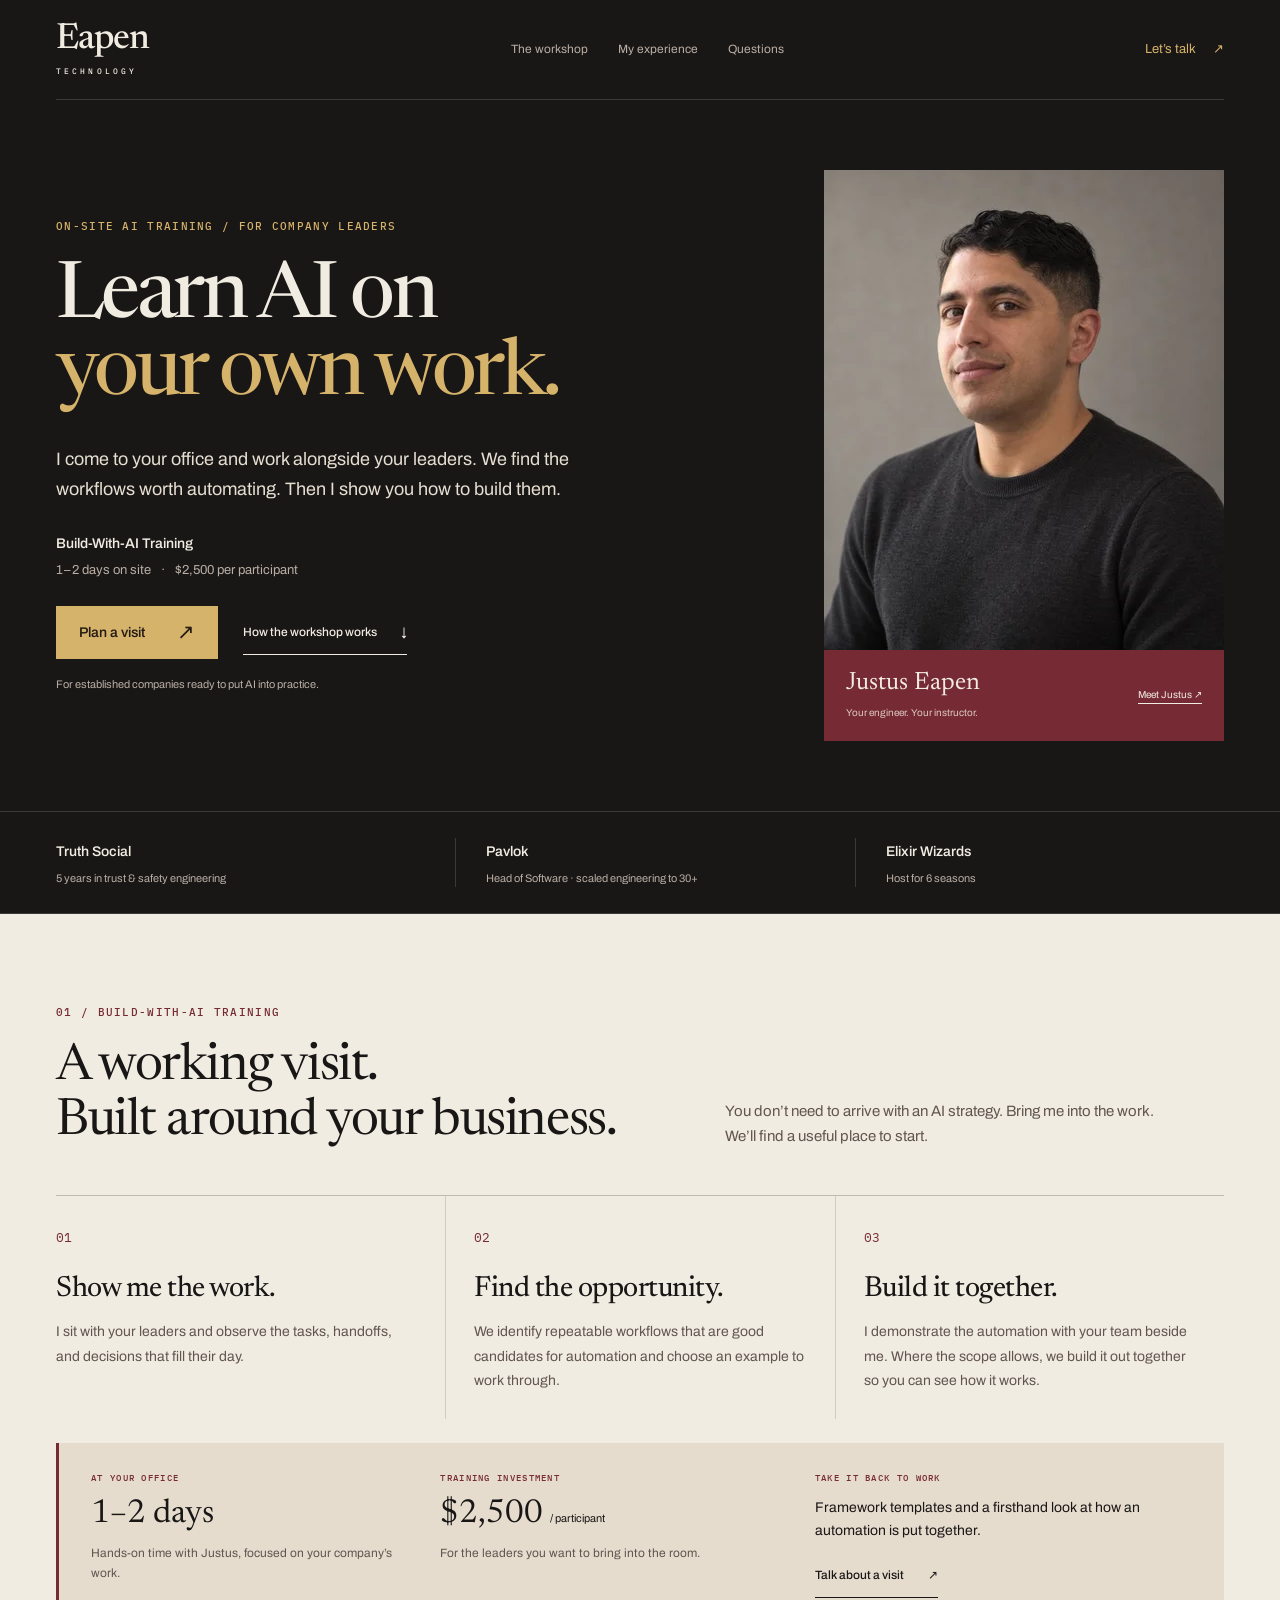
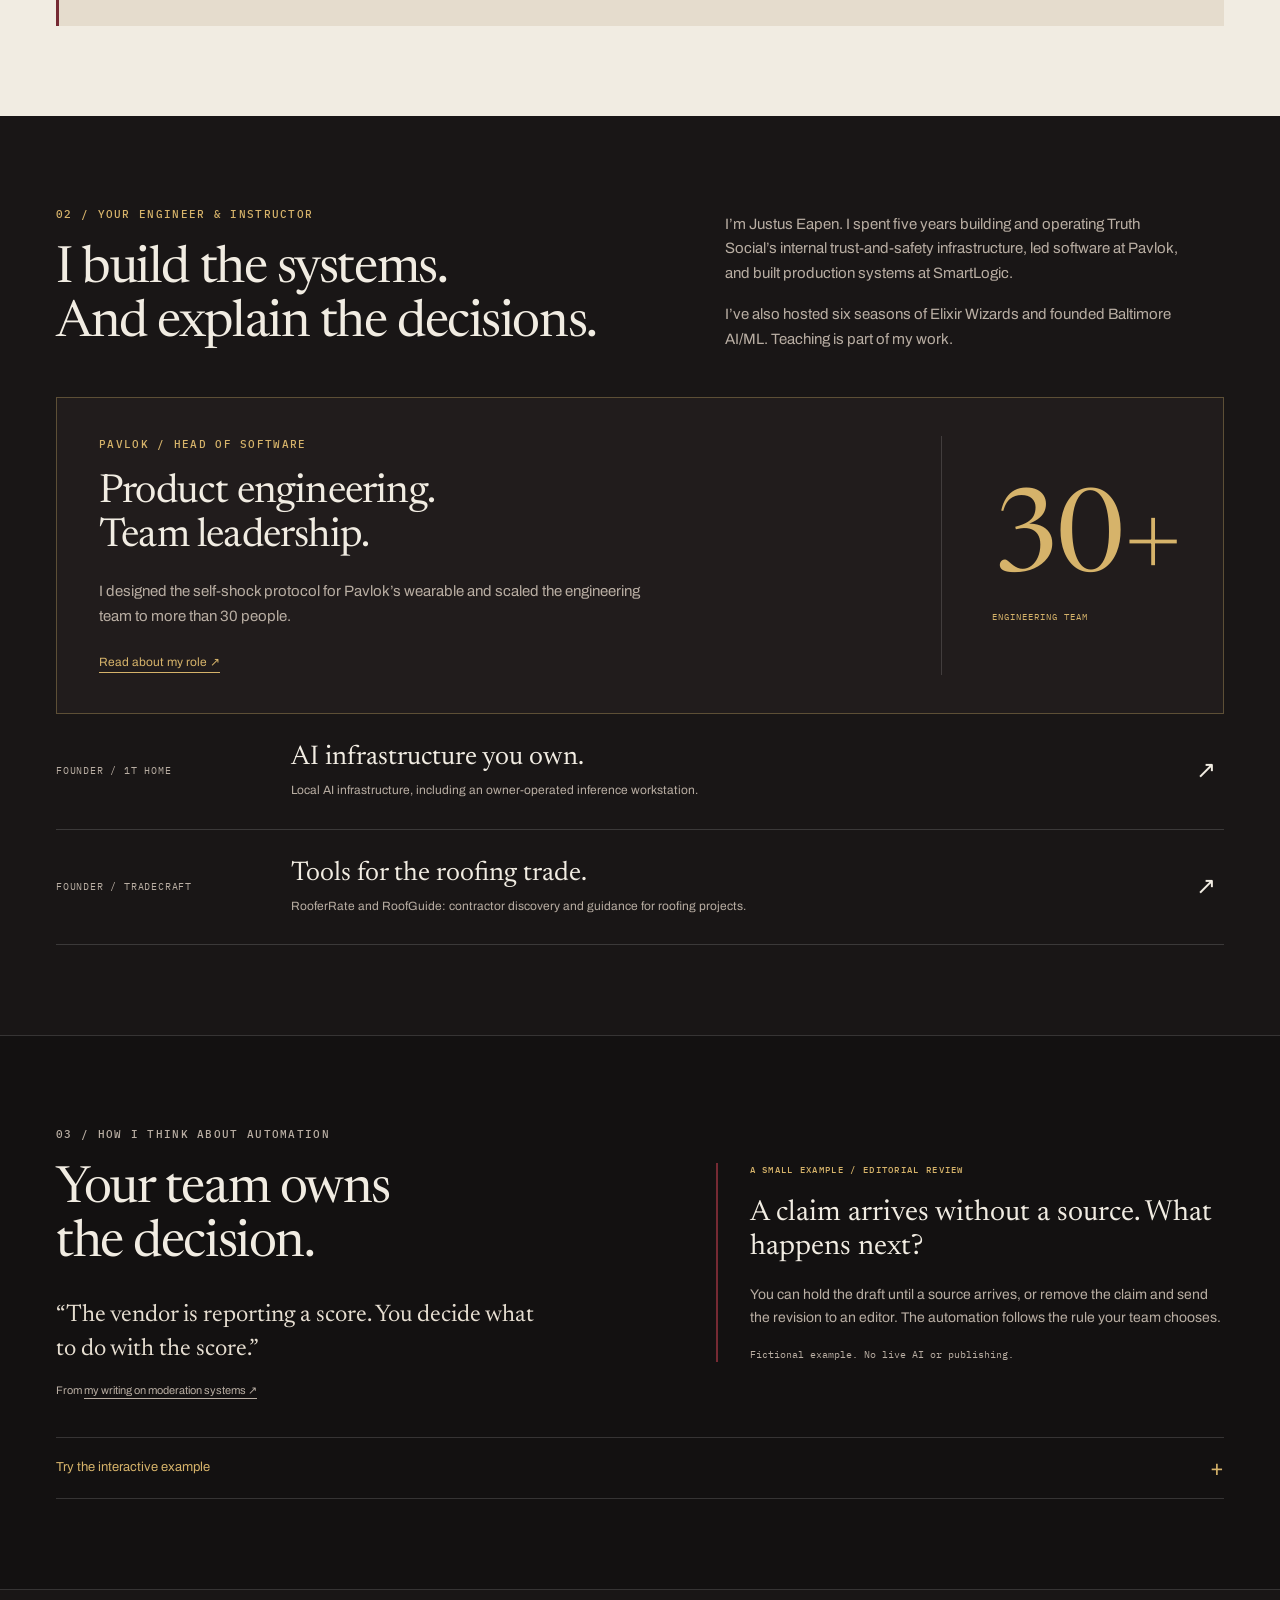
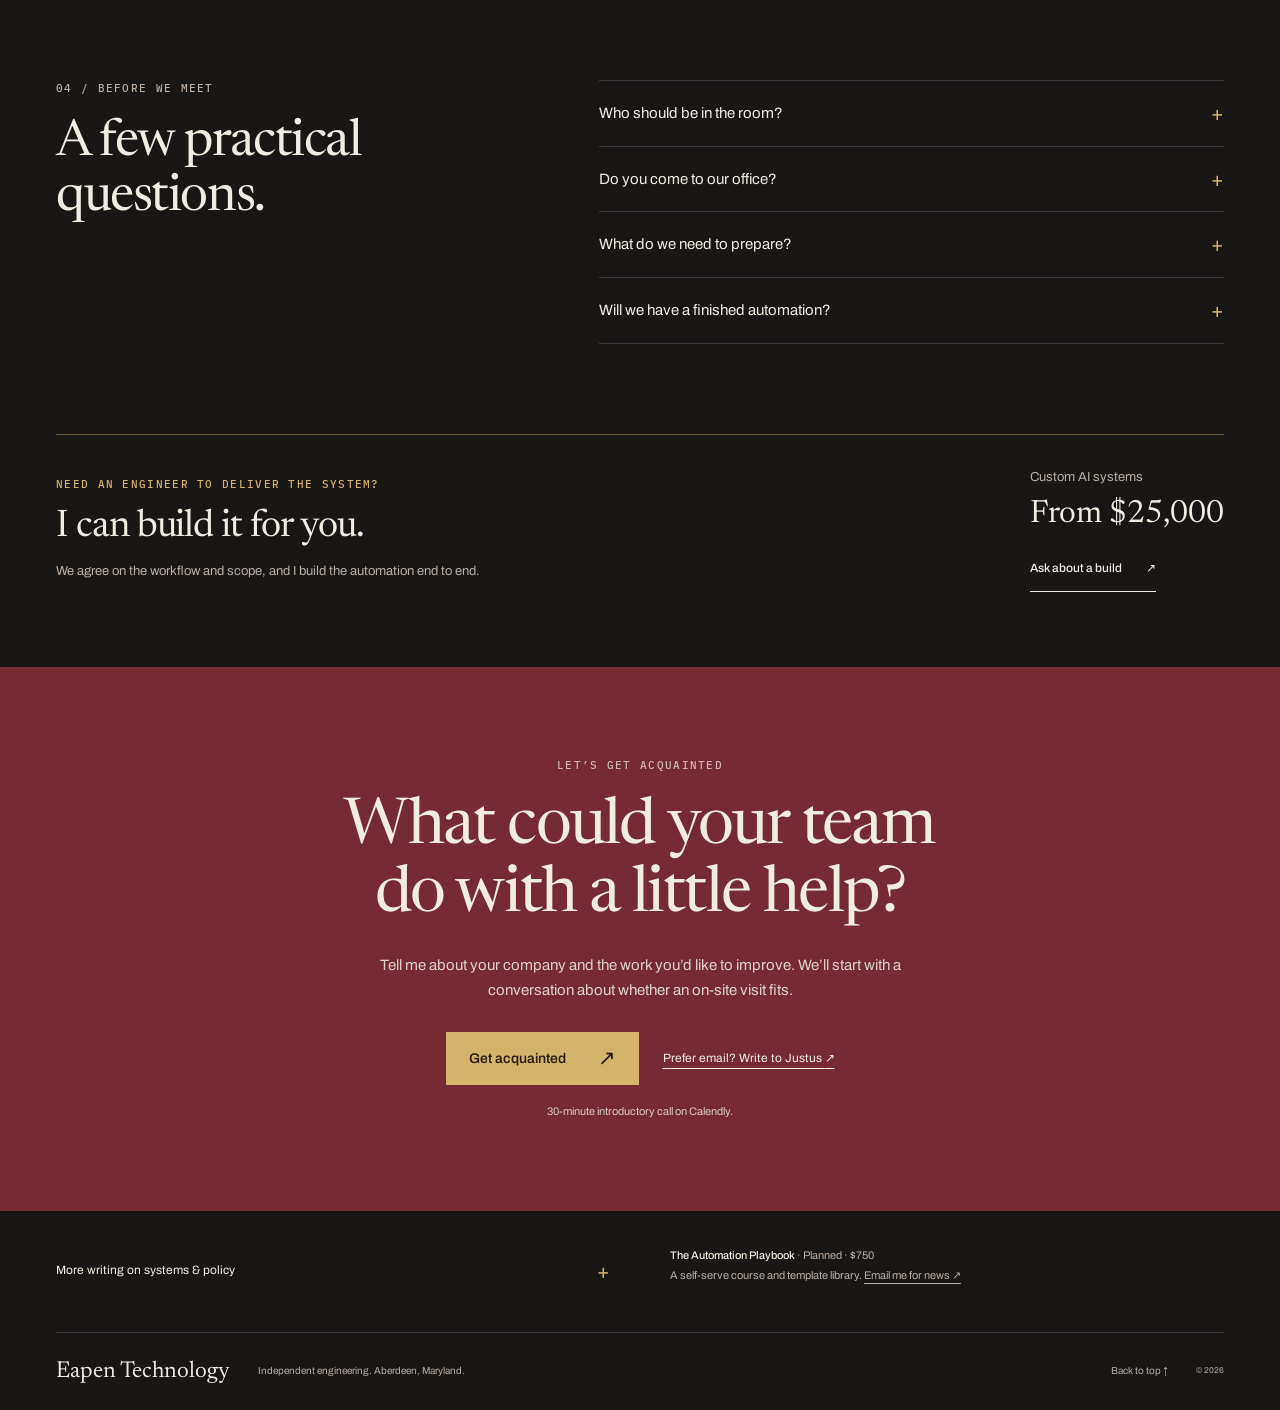
==== commit 619ef792: "fix: focus the landing page on on-site AI training" ====
--- a/index.html
+++ b/index.html
@@ -3,21 +3,21 @@
   <head>
     <meta charset="utf-8" />
     <meta name="viewport" content="width=device-width, initial-scale=1" />
-    <meta name="theme-color" content="#1c1514" />
-    <title>Eapen Technology — Good judgment. Built in.</title>
+    <meta name="theme-color" content="#191616" />
+    <title>On-site AI Training for Company Leaders | Eapen Technology</title>
     <meta
       name="description"
-      content="Justus Eapen builds AI automation for media, publishing, and small teams. Explore the workshop, try an editorial workflow, and learn to build systems your team understands."
+      content="On-site AI training with Justus Eapen. Find automation opportunities in your company’s real work and see how to implement them. 1–2 days; $2,500 per participant."
     />
     <link rel="canonical" href="https://eapentechnology.com/" />
     <meta property="og:type" content="website" />
     <meta
       property="og:title"
-      content="Eapen Technology — Good judgment. Built in."
+      content="On-site AI Training for Company Leaders | Eapen Technology"
     />
     <meta
       property="og:description"
-      content="Less busywork. More room to build. Step inside the workshop of engineer and founder Justus Eapen."
+      content="Learn AI on your own work. On-site training for company leaders with engineer Justus Eapen. 1–2 days, $2,500 per participant."
     />
     <meta property="og:url" content="https://eapentechnology.com/" />
     <meta
@@ -32,658 +32,387 @@
       href="https://fonts.googleapis.com/css2?family=Archivo:wght@400;450;500;550;600;650;700&family=IBM+Plex+Mono:wght@400;450;500&family=Newsreader:ital,wght@0,400;0,450;0,500;0,600;1,400;1,450;1,500&display=swap"
       rel="stylesheet"
     />
-    <link
-      rel="preload"
-      href="/assets/workshop/studio-surface.webp"
-      as="image"
-      media="(min-width: 761px)"
-    />
     <link rel="stylesheet" href="/styles/site.css" />
     <link rel="stylesheet" href="/styles/workshop-demo.css" />
     <link rel="stylesheet" href="/styles/cases.css" />
   </head>
   <body>
     <a class="skip-link" href="#main">Skip to content</a>
-    <header class="site-header">
+    <header class="site-header wrap">
       <a class="brand" href="/" aria-label="Eapen Technology home"
-        ><svg viewBox="0 0 34 34" aria-hidden="true">
-          <path d="M9 25 23 7l4 3-14 18-6 2 2-5Z" />
-          <path d="m20 11 4 3M9 25l4 3M6 32h23" /></svg
         ><span>Eapen<span class="brand-sub">TECHNOLOGY</span></span></a
       >
       <nav aria-label="Main navigation">
-        <a href="#work">Selected work</a><a href="#method">The method</a
-        ><a href="#about">About Justus</a>
+        <a href="#offers">The workshop</a><a href="#work">My experience</a
+        ><a href="#faq">Questions</a>
       </nav>
-      <a
-        class="header-cta"
-        href="https://calendly.com/eapentechnology/get-acquainted"
-        target="_blank"
-        rel="noopener noreferrer"
-        >Let's build something <span aria-hidden="true">↗</span></a
+      <a class="header-cta" href="#contact"
+        >Let’s talk <span aria-hidden="true">↗</span></a
       >
     </header>
     <main id="main">
       <section class="hero" aria-labelledby="hero-title">
-        <picture class="hero-surface" aria-hidden="true"
-          ><source
-            media="(max-width:760px)"
-            srcset="/assets/workshop/studio-surface-small.webp" />
-          <img
-            src="/assets/workshop/studio-surface.webp"
-            width="1672"
-            height="941"
-            alt=""
-            fetchpriority="high"
-        /></picture>
-        <div class="hero-vignette" aria-hidden="true"></div>
         <div class="hero-inner wrap">
           <div class="hero-copy">
-            <div class="eyebrow hero-eyebrow">
-              <span class="status-dot" aria-hidden="true"></span> Independent
-              engineer. Human by design.
-            </div>
+            <p class="eyebrow hero-eyebrow">
+              On-site AI training / For company leaders
+            </p>
             <h1 id="hero-title">
-              Less busywork.<br /><em
-                >More room<br />
-                to build.</em
-              >
+              Learn AI on<br /><span>your own work.</span>
             </h1>
             <p class="hero-lead">
-              I’m Justus. I build AI systems for small teams.<br
-                class="desktop-break"
-              />
-              And teach the people who make them work.
-            </p>
-            <p class="hero-audience">
-              For media, publishing, and teams with more ideas than hours.
+              I come to your office and work alongside your leaders. We find the
+              workflows worth automating. Then I show you how to build them.
+            </p>
+            <p class="hero-offer">
+              <strong>Build-With-AI Training</strong
+              ><span
+                >1–2 days on site <span aria-hidden="true">·</span> $2,500 per
+                participant</span
+              >
             </p>
             <div class="hero-actions">
-              <a class="button button-gold" href="#method"
-                >Step into the workshop <span aria-hidden="true">↘</span></a
-              ><a class="quiet-link" href="#offers"
-                >Train your team
-                <span class="quiet-price">$2,500 / seat</span></a
+              <a class="button button-gold" href="#contact"
+                >Plan a visit <span aria-hidden="true">↗</span></a
+              ><a class="underlined-link" href="#offers"
+                >How the workshop works <span aria-hidden="true">↓</span></a
               >
             </div>
-            <a class="hero-person" href="#about"
-              ><img
-                src="/assets/justus-headshot-400.webp"
-                width="50"
-                height="62"
-                alt="Justus Eapen"
-              /><span
-                ><strong>Justus Eapen</strong
-                ><span>Engineer · founder · your technical partner</span></span
-              ><span class="person-arrow" aria-hidden="true">↗</span></a
-            >
-          </div>
-          <div
-            class="hero-art"
-            role="group"
-            aria-label="Explore the workshop documents"
-          >
-            <div class="art-coordinate" aria-hidden="true">
-              THE WORKSHOP / 001
-            </div>
-            <a
-              href="#work"
-              class="desk-object field-notebook"
-              aria-label="Open field notes: selected work"
-              ><span class="notebook-edge" aria-hidden="true"></span
-              ><span class="notebook-top">EAPEN / FIELD NOTES</span
-              ><span class="notebook-title"
-                >Things<br />worth<br /><em>building.</em></span
-              ><span class="notebook-foot"
-                >SYSTEMS, PRODUCTS &amp; IDEAS <span>↗</span></span
-              ></a
-            >
-            <a
-              href="#workflow-stage"
-              class="desk-object editorial-paper"
-              aria-label="Explore an illustrative editorial workflow"
-            >
-              <span class="paper-topline"
-                ><span>THE HUMAN EDIT</span><span>NO. 001</span></span
-              >
-              <span class="paper-rule"></span
-              ><span class="paper-category"
-                >A SMALL TEAM. A BETTER SYSTEM.</span
-              >
-              <span class="paper-headline"
-                >A story worth<br />getting <em>right.</em></span
-              >
-              <span class="paper-byline"
-                >An interactive editorial workflow</span
-              >
-              <span class="paper-body"
-                >The draft is ready. The brief is structured.<br />But one claim
-                still needs a source.</span
-              >
-              <span class="paper-claim"
-                >“Visitor numbers have doubled.”<svg
-                  viewBox="0 0 340 50"
-                  preserveAspectRatio="none"
-                  aria-hidden="true"
-                >
-                  <path
-                    d="M8 37C56 16 166 8 276 13s57 21 31 26S94 51 22 34"
-                  /></svg
-              ></span>
-              <span class="paper-lines" aria-hidden="true"
-                ><i></i><i></i><i></i
-              ></span>
-              <span class="paper-annotation"
-                >This part needs a person.<svg
-                  viewBox="0 0 130 60"
-                  aria-hidden="true"
-                >
-                  <path
-                    d="M117 47C83 61 56 22 11 16m0 0 15-7M11 16l11 14"
-                  /></svg
-              ></span>
-              <span class="paper-bottom"
-                ><span>ILLUSTRATIVE DEMO</span
-                ><span
-                  >Pick up the story <b aria-hidden="true">↗</b></span
-                ></span
-              >
-            </a>
-            <a
-              href="#offers"
-              class="desk-object workshop-ticket"
-              aria-label="Explore Build-With-AI Training"
-              ><span class="ticket-perforation" aria-hidden="true"></span
-              ><span class="ticket-label">ADMIT YOUR NEXT IDEA</span
-              ><span class="ticket-title"
-                >Build it.<br /><em>Learn it. Own it.</em></span
-              ><span class="ticket-footer"
-                >WORKSHOPS WITH JUSTUS <span aria-hidden="true">↗</span></span
-              ></a
-            >
-            <span class="art-invitation" aria-hidden="true"
-              >A few things on my desk.<br />Go ahead, pick one up.<svg
-                viewBox="0 0 130 80"
-              >
-                <path d="M12 9C83 9 83 31 108 66m0 0-16-8m16 8 1-18" /></svg
-            ></span>
-          </div>
-        </div>
-        <div class="hero-bottom wrap">
-          <a href="#method"
-            ><span class="scroll-stem" aria-hidden="true">↓</span> GOOD
-            JUDGMENT. BUILT IN.</a
-          ><span
-            >ABERDEEN, MD
-            <span class="bottom-cross" aria-hidden="true">+</span> WORKING
-            EVERYWHERE</span
-          >
-        </div>
-      </section>
-      <div class="experience-strip">
-        <div class="wrap experience-inner">
-          <span class="eyebrow">Built, led &amp; learned at</span>
-          <div class="experience-names">
-            <span class="truth-wordmark">Truth Social</span
-            ><span class="pavlok-wordmark">PAVLOK</span
-            ><span class="smartlogic-wordmark"
-              >smartlogic<span aria-hidden="true">_</span></span
-            ><span class="northout-wordmark">NorthOut</span
-            ><span class="elixir-wordmark">Elixir Wizards</span>
-          </div>
-        </div>
-      </div>
-
-      <section
-        id="method"
-        class="method section-space"
-        aria-labelledby="method-title"
-      >
-        <div class="wrap">
-          <div class="section-intro">
-            <div>
-              <span class="eyebrow">01 / THE METHOD, IN MOTION</span>
-              <h2 id="method-title">
-                The clever part is knowing<br /><em>where to stop.</em>
-              </h2>
-            </div>
-            <div class="intro-aside">
-              <span class="tiny-cross" aria-hidden="true">✳</span>
-              <p>
-                Automation handles the repeatable.<br />
-                You keep the judgment.<br />
-                Try a small example of how that works.
-              </p>
-            </div>
-          </div>
-          <div id="workflow-stage">
-            <div class="workflow-fallback">
-              <p class="eyebrow">ILLUSTRATIVE EDITORIAL WORKFLOW</p>
-              <h3>From a draft to a decision.</h3>
-              <p>
-                A fictional library announcement contains an unsupported claim.
-                The system extracts the brief and flags the missing source for
-                review.
-              </p>
-              <ol>
-                <li>
-                  <strong>Request a source:</strong> hold the submission until
-                  the claim can be checked.
-                </li>
-                <li>
-                  <strong>Omit the unsupported claim:</strong> remove it and
-                  prepare a revised brief for the editor.
-                </li>
-              </ol>
-              <p>
-                A complete sample goes straight to editor review. Nothing is
-                published. The person sets the rule; the system applies it
-                consistently.
-              </p>
-            </div>
-          </div>
-          <div class="method-after">
-            <p>
-              <span aria-hidden="true">↳</span> A system should be able to show
-              its work.
-            </p>
-            <a class="underlined-link" href="#offers"
-              >Learn to build one with your team
-              <span aria-hidden="true">↗</span></a
-            >
-          </div>
-        </div>
-      </section>
-
-      <section
-        id="work"
-        class="work section-space"
-        aria-labelledby="work-title"
-      >
-        <div class="wrap">
-          <div class="section-intro">
-            <div>
-              <span class="eyebrow">02 / SELECTED WORK</span>
-              <h2 id="work-title">Ideas made<br /><em>real.</em></h2>
-            </div>
-            <p class="section-description">
-              From AI that runs in your home to software you wear on your wrist.
-              Different problems. The same instinct to build something useful.
-            </p>
-          </div>
-          <div class="work-gallery">
-            <a class="project project-home" href="/work/1t-home.html" data-case>
-              <div class="project-visual home-visual">
-                <span class="project-mark">1T</span
-                ><svg
-                  class="server-drawing"
-                  viewBox="0 0 500 380"
-                  role="img"
-                  aria-label="Illustration of local AI hardware"
-                >
-                  <defs>
-                    <linearGradient
-                      id="server-face"
-                      x1="0"
-                      x2="1"
-                      y1="0"
-                      y2="1"
-                    >
-                      <stop stop-color="#625447" />
-                      <stop offset="1" stop-color="#2b211f" />
-                    </linearGradient>
-                    <linearGradient id="server-top" x1="0" x2="1">
-                      <stop stop-color="#877562" />
-                      <stop offset="1" stop-color="#523f3b" />
-                    </linearGradient>
-                  </defs>
-                  <ellipse
-                    cx="261"
-                    cy="321"
-                    rx="165"
-                    ry="21"
-                    fill="#342825"
-                    opacity=".15"
-                  />
-                  <path
-                    d="m93 122 135-62 180 57-138 66Z"
-                    fill="url(#server-top)"
-                    stroke="#9b8876"
-                  />
-                  <path
-                    d="m93 122 177 61v132L93 251Z"
-                    fill="url(#server-face)"
-                    stroke="#857361"
-                  />
-                  <path
-                    d="m270 183 138-66v133l-138 65Z"
-                    fill="#2f2422"
-                    stroke="#7c6b5a"
-                  />
-                  <g stroke="#a3917f" opacity=".65">
-                    <path
-                      d="m110 148 135 47m-135-33 135 47m-135-33 135 47m-135-33 135 47m-135-33 135 47m-135-33 135 47"
-                    />
-                    <path
-                      d="m298 186 86-42m-86 55 86-42m-86 55 86-42m-86 55 86-42m-86 55 86-42m-86 55 86-42"
-                    />
-                  </g>
-                  <circle cx="116" cy="233" r="4" fill="#e7c986" />
-                  <path d="m139 240 26 9" stroke="#1a1312" stroke-width="5" />
-                  <text
-                    x="192"
-                    y="259"
-                    fill="#d5cdc5"
-                    transform="rotate(20 192 259)"
-                    font-family="monospace"
-                    font-size="15"
-                  >
-                    1T / HOME
-                  </text></svg
-                ><span class="visual-caption"
-                  >LOCAL INTELLIGENCE. YOUR MACHINE.</span
-                ><span class="project-open" aria-hidden="true">↗</span>
-              </div>
-              <div class="project-info">
-                <div>
-                  <h3>1T Home</h3>
-                  <p>Local inference on hardware you own.</p>
-                </div>
-                <span class="project-role">FOUNDER</span>
-              </div>
-              <span class="case-loading"></span>
-            </a>
-            <a
-              class="project project-trade"
-              href="/work/tradecraft.html"
-              data-case
-            >
-              <div class="project-visual trade-visual">
-                <span class="blueprint-label">FIELD STUDY / ROOF SYSTEMS</span
-                ><svg
-                  class="roof-drawing"
-                  viewBox="0 0 500 380"
-                  role="img"
-                  aria-label="Illustrative architectural roof drawing"
-                >
-                  <g fill="none" stroke="currentColor">
-                    <path
-                      d="m65 242 168-133 193 99-169 135Z"
-                      stroke-width="1.5"
-                    />
-                    <path
-                      d="m65 242 72-148 171-29 118 143-169-55-120-59m0 0 120 59v190m-24-234 24 44m51-88-51 88"
-                      stroke-width="2"
-                    />
-                    <path
-                      d="m69 226 161-125m-137 81 154-90m-132 45 147-56m-93 20 143 185m-106-191 138 158m-98-166 134 139m-91-147 129 114M83 255l177 100 181-141M63 282l169-134"
-                      opacity=".4"
-                    />
-                    <path
-                      d="M137 94V45m171 20V23M123 38l194-19m-57 324v30m166-165 25 17m-174 142 182-141"
-                      stroke-dasharray="3 4"
-                    />
-                    <circle cx="257" cy="153" r="35" stroke-dasharray="3 4" />
-                  </g>
-                  <g fill="currentColor" font-family="monospace" font-size="11">
-                    <text x="182" y="29" transform="rotate(-6 182 29)">
-                      A CLEARER PICTURE
-                    </text>
-                    <text x="330" y="328" transform="rotate(-38 330 328)">
-                      BEFORE THE BUILD
-                    </text>
-                    <text x="56" y="337">01 / TRADECRAFT</text>
-                  </g></svg
-                ><span class="visual-caption">ROOFERRATE / ROOFGUIDE</span
-                ><span class="project-open" aria-hidden="true">↗</span>
-              </div>
-              <div class="project-info">
-                <div>
-                  <h3>TradeCraft</h3>
-                  <p>RooferRate &amp; RoofGuide. AI for the trades.</p>
-                </div>
-                <span class="project-role">FOUNDER</span>
-              </div>
-              <span class="case-loading"></span>
-            </a>
-            <a
-              class="project project-pavlok"
-              href="/work/pavlok.html"
-              data-case
-            >
-              <div class="project-visual pavlok-visual">
-                <span class="wearable-ring ring-one" aria-hidden="true"></span
-                ><span class="wearable-ring ring-two" aria-hidden="true"></span>
-                <div class="wearable" aria-hidden="true">
-                  <div class="wearable-strap"></div>
-                  <div class="wearable-device">
-                    <span class="wearable-flash">ϟ</span
-                    ><span class="wearable-led"></span>
-                  </div>
-                </div>
-                <span class="visual-caption"
-                  >SOFTWARE MEETS THE PHYSICAL WORLD</span
-                ><span class="project-open" aria-hidden="true">↗</span>
-              </div>
-              <div class="project-info">
-                <div>
-                  <h3>Pavlok</h3>
-                  <p>Led software as engineering grew to 30+.</p>
-                </div>
-                <span class="project-role">HEAD OF SOFTWARE</span>
-              </div>
-              <span class="case-loading"></span>
-            </a>
-          </div>
-          <div class="work-foot">
-            <span>Concept illustrations. Actual project stories inside.</span
-            ><span class="mono"
-              >THREE DIFFERENT WAYS TO MAKE SOMETHING WORK
-              <span aria-hidden="true">↗</span></span
-            >
-          </div>
-        </div>
-      </section>
-
-      <section
-        id="offers"
-        class="offers section-space"
-        aria-labelledby="offers-title"
-      >
-        <div class="wrap">
-          <div class="section-intro">
-            <div>
-              <span class="eyebrow">03 / A WAY FORWARD</span>
-              <h2 id="offers-title">
-                Your next good idea<br /><em>deserves a working version.</em>
-              </h2>
-            </div>
-          </div>
-          <div class="offer-layout">
-            <article class="training-offer">
-              <div class="offer-top">
-                <span class="eyebrow">BUILD WITH ME</span
-                ><span class="offer-recommendation"
-                  >THE BEST PLACE TO START</span
-                >
-              </div>
-              <h3>Learn to build.<br /><em>Then keep building.</em></h3>
-              <p>
-                Learn to build systems like the one at the editorial desk,
-                around your team's real workflows. Hands-on guidance and
-                framework templates help you keep building after the workshop.
-              </p>
-              <div class="training-details">
-                <span
-                  ><strong>1–2 days</strong
-                  ><small>HANDS-ON TRAINING</small></span
-                ><span
-                  ><strong>$2,500 <em>/ seat</em></strong
-                  ><small>BUILD-WITH-AI TRAINING</small></span
-                >
-              </div>
-              <a
-                class="button button-dark"
-                href="https://calendly.com/eapentechnology/get-acquainted"
-                target="_blank"
-                rel="noopener noreferrer"
-                >Let's talk about your team
-                <span aria-hidden="true">↗</span></a
-              ><svg
-                class="training-scribble"
-                viewBox="0 0 180 150"
-                aria-hidden="true"
-              >
-                <path
-                  d="M25 97c26-91 156-88 120-24S25 152 53 80s108-40 88-7M9 118c57-9 105-31 156-14"
-                />
-              </svg>
-            </article>
-            <div class="other-offers">
-              <article class="build-offer">
-                <span class="eyebrow">BRING ME IN TO BUILD</span>
-                <h3>A working system.<br />From the ground up.</h3>
-                <p>
-                  We map the workflow, agree on the scope, and I build it—from
-                  incoming data to human review and an audit trail.
-                </p>
-                <div class="offer-bottom">
-                  <span>From <strong>$25,000</strong></span
-                  ><a
-                    href="https://calendly.com/eapentechnology/get-acquainted"
-                    class="underlined-link"
-                    target="_blank"
-                    rel="noopener noreferrer"
-                    >Scope a build <span aria-hidden="true">↗</span></a
-                  >
-                </div>
-              </article>
-              <article class="playbook-offer">
-                <div>
-                  <span class="eyebrow">FOR YOUR OWN WORKBENCH</span>
-                  <h3>The Automation Playbook</h3>
-                  <p>
-                    Recorded lessons and workflow templates. A planned
-                    self-serve companion to the training.
-                  </p>
-                </div>
-                <div class="offer-bottom">
-                  <span
-                    ><strong>$750</strong> <small>PLANNED EDITION</small></span
-                  ><a
-                    href="mailto:justus@eapentechnology.com?subject=Automation%20Playbook%20interest"
-                    class="underlined-link"
-                    >Keep me posted <span aria-hidden="true">↗</span></a
-                  >
-                </div>
-              </article>
-            </div>
-          </div>
-        </div>
-      </section>
-
-      <section
-        id="about"
-        class="about section-space"
-        aria-labelledby="about-title"
-      >
-        <div class="wrap about-grid">
-          <div class="about-portrait">
+            <p class="hero-note">
+              For established companies ready to put AI into practice.
+            </p>
+          </div>
+          <figure class="hero-portrait">
             <img
               src="/assets/justus-headshot-800.webp"
               srcset="
                 /assets/justus-headshot-400.webp 400w,
                 /assets/justus-headshot-800.webp 800w
               "
-              sizes="(max-width:760px) 84vw, 36vw"
+              sizes="(max-width:760px) 96px, (max-width:1100px) 34vw, 400px"
               width="800"
               height="1000"
-              loading="lazy"
-              alt="Justus Eapen, engineer and founder of Eapen Technology"
-            /><span class="portrait-note">The person behind the systems.</span
-            ><span class="portrait-coordinate mono"
-              >J. EAPEN / ABERDEEN, MD</span
+              alt="Justus Eapen"
+              fetchpriority="high"
+            />
+            <figcaption>
+              <span
+                ><strong>Justus Eapen</strong
+                ><span>Your engineer. Your instructor.</span></span
+              ><a href="#about" aria-label="About Justus Eapen"
+                >Meet Justus <span aria-hidden="true">↗</span></a
+              >
+            </figcaption>
+          </figure>
+        </div>
+      </section>
+      <div class="experience-strip">
+        <div class="wrap experience-inner">
+          <div>
+            <strong>Truth Social</strong
+            ><span>5 years in trust &amp; safety engineering</span>
+          </div>
+          <div>
+            <strong>Pavlok</strong
+            ><span>Head of Software · scaled engineering to 30+</span>
+          </div>
+          <div>
+            <strong>Elixir Wizards</strong><span>Host for 6 seasons</span>
+          </div>
+        </div>
+      </div>
+
+      <section
+        id="offers"
+        class="offers section-space"
+        aria-labelledby="offers-title"
+      >
+        <div class="wrap">
+          <div class="section-intro">
+            <div>
+              <p class="eyebrow">01 / Build-With-AI Training</p>
+              <h2 id="offers-title">
+                A working visit.<br />Built around your business.
+              </h2>
+            </div>
+            <p class="section-description">
+              You don’t need to arrive with an AI strategy. Bring me into the
+              work. We’ll find a useful place to start.
+            </p>
+          </div>
+          <ol class="visit-steps">
+            <li>
+              <span class="step-number">01</span>
+              <h3>Show me the work.</h3>
+              <p>
+                I sit with your leaders and observe the tasks, handoffs, and
+                decisions that fill their day.
+              </p>
+            </li>
+            <li>
+              <span class="step-number">02</span>
+              <h3>Find the opportunity.</h3>
+              <p>
+                We identify repeatable workflows that are good candidates for
+                automation and choose an example to work through.
+              </p>
+            </li>
+            <li>
+              <span class="step-number">03</span>
+              <h3>Build it together.</h3>
+              <p>
+                I demonstrate the automation with your team beside me. Where the
+                scope allows, we build it out together so you can see how it
+                works.
+              </p>
+            </li>
+          </ol>
+          <div class="training-summary">
+            <div>
+              <span class="eyebrow">At your office</span
+              ><strong>1–2 days</strong>
+              <p>Hands-on time with Justus, focused on your company’s work.</p>
+            </div>
+            <div>
+              <span class="eyebrow">Training investment</span
+              ><strong>$2,500 <small>/ participant</small></strong>
+              <p>For the leaders you want to bring into the room.</p>
+            </div>
+            <div>
+              <span class="eyebrow">Take it back to work</span>
+              <p class="takeaway">
+                Framework templates and a firsthand look at how an automation is
+                put together.
+              </p>
+              <a class="underlined-link" href="#contact"
+                >Talk about a visit <span aria-hidden="true">↗</span></a
+              >
+            </div>
+          </div>
+        </div>
+      </section>
+
+      <section
+        id="work"
+        class="work section-space"
+        aria-labelledby="work-title"
+      >
+        <div class="wrap">
+          <div class="section-intro" id="about">
+            <div>
+              <p class="eyebrow">02 / Your engineer &amp; instructor</p>
+              <h2 id="work-title">
+                I build the systems.<br />And explain the decisions.
+              </h2>
+            </div>
+            <div class="section-description">
+              <p>
+                I’m Justus Eapen. I spent five years building and operating
+                Truth Social’s internal trust-and-safety infrastructure, led
+                software at Pavlok, and built production systems at SmartLogic.
+              </p>
+              <p>
+                I’ve also hosted six seasons of Elixir Wizards and founded
+                Baltimore AI/ML. Teaching is part of my work.
+              </p>
+            </div>
+          </div>
+          <div class="work-evidence">
+            <a
+              class="project featured-project"
+              href="/work/pavlok.html"
+              data-case
             >
-          </div>
-          <div class="about-copy">
-            <span class="eyebrow">04 / YOUR TECHNICAL PARTNER</span>
-            <h2 id="about-title">
-              An engineer.<br />A teacher.<br /><em
-                >A person in your corner.</em
-              >
-            </h2>
+              <div>
+                <span class="eyebrow">Pavlok / Head of Software</span>
+                <h3>Product engineering.<br />Team leadership.</h3>
+                <p>
+                  I designed the self-shock protocol for Pavlok’s wearable and
+                  scaled the engineering team to more than 30 people.
+                </p>
+                <span class="project-link"
+                  >Read about my role <span aria-hidden="true">↗</span></span
+                >
+              </div>
+              <div class="team-proof" aria-hidden="true">
+                <strong>30+</strong><span>ENGINEERING TEAM</span>
+              </div>
+              <span class="case-loading"></span>
+            </a>
+            <div class="project-list">
+              <a class="project project-row" href="/work/1t-home.html" data-case
+                ><span class="project-role">Founder / 1T Home</span>
+                <div>
+                  <h3>AI infrastructure you own.</h3>
+                  <p>
+                    Local AI infrastructure, including an owner-operated
+                    inference workstation.
+                  </p>
+                </div>
+                <span class="project-open" aria-hidden="true">↗</span
+                ><span class="case-loading"></span
+              ></a>
+              <a
+                class="project project-row"
+                href="/work/tradecraft.html"
+                data-case
+                ><span class="project-role">Founder / TradeCraft</span>
+                <div>
+                  <h3>Tools for the roofing trade.</h3>
+                  <p>
+                    RooferRate and RoofGuide: contractor discovery and guidance
+                    for roofing projects.
+                  </p>
+                </div>
+                <span class="project-open" aria-hidden="true">↗</span
+                ><span class="case-loading"></span
+              ></a>
+            </div>
+          </div>
+        </div>
+      </section>
+
+      <section
+        id="method"
+        class="method section-space"
+        aria-labelledby="method-title"
+      >
+        <div class="wrap">
+          <div class="method-grid">
+            <div>
+              <p class="eyebrow">03 / How I think about automation</p>
+              <h2 id="method-title">Your team owns<br />the decision.</h2>
+              <blockquote>
+                “The vendor is reporting a score. You decide what to do with the
+                score.”
+              </blockquote>
+              <p class="quote-source">
+                From
+                <a href="/essays/moderation-without-the-lean.html"
+                  >my writing on moderation systems
+                  <span aria-hidden="true">↗</span></a
+                >
+              </p>
+            </div>
+            <div class="method-example">
+              <span class="eyebrow">A small example / Editorial review</span>
+              <h3>A claim arrives without a source. What happens next?</h3>
+              <p>
+                You can hold the draft until a source arrives, or remove the
+                claim and send the revision to an editor. The automation follows
+                the rule your team chooses.
+              </p>
+              <p class="example-label">
+                Fictional example. No live AI or publishing.
+              </p>
+            </div>
+          </div>
+          <details class="demo-disclosure" id="workflow-example">
+            <summary>
+              <span>Try the interactive example</span
+              ><span class="disclosure-sign" aria-hidden="true">+</span>
+            </summary>
+            <div id="workflow-stage">
+              <div class="workflow-fallback">
+                <p class="eyebrow">Illustrative editorial workflow</p>
+                <h3>From a draft to a decision.</h3>
+                <p>
+                  A fictional library announcement contains an unsupported
+                  claim. The workflow flags the missing source for review.
+                </p>
+                <ol>
+                  <li>
+                    <strong>Request a source:</strong> hold the submission until
+                    the claim can be checked.
+                  </li>
+                  <li>
+                    <strong>Omit the unsupported claim:</strong> remove it and
+                    prepare a revised brief for the editor.
+                  </li>
+                </ol>
+                <p>
+                  A sample with a source goes to editor review. Nothing is
+                  published. The person sets the rule; the system applies it.
+                </p>
+              </div>
+            </div>
+          </details>
+        </div>
+      </section>
+
+      <section id="faq" class="faq section-space" aria-labelledby="faq-title">
+        <div class="wrap faq-grid">
+          <div>
+            <p class="eyebrow">04 / Before we meet</p>
+            <h2 id="faq-title">A few practical<br />questions.</h2>
+          </div>
+          <div class="faq-list">
+            <details>
+              <summary>
+                Who should be in the room?<span aria-hidden="true">+</span>
+              </summary>
+              <p>
+                Leaders at an established company who want to understand how
+                current AI tools can help their business. The visit starts with
+                work they already know: how a task gets done, where it slows
+                down, and who makes the decisions.
+              </p>
+            </details>
+            <details>
+              <summary>
+                Do you come to our office?<span aria-hidden="true">+</span>
+              </summary>
+              <p>
+                Yes. I travel to you and work with your team on site for 1–2
+                days. We’ll discuss your location, participants, and visit
+                arrangements in advance.
+              </p>
+            </details>
+            <details>
+              <summary>
+                What do we need to prepare?<span aria-hidden="true">+</span>
+              </summary>
+              <p>
+                Start with a recurring task you’d like me to see. In our first
+                conversation, we’ll discuss the people involved, the tools they
+                use, and what we can work through together.
+              </p>
+            </details>
+            <details>
+              <summary>
+                Will we have a finished automation?<span aria-hidden="true"
+                  >+</span
+                >
+              </summary>
+              <p>
+                The workshop centers on demonstration and learning through your
+                actual work. I may build the automation alongside you when the
+                scope allows. A production build, integrations, or a broader
+                rollout can be scoped separately.
+              </p>
+            </details>
+          </div>
+        </div>
+      </section>
+
+      <section id="build" class="custom-build" aria-labelledby="build-title">
+        <div class="wrap build-inner">
+          <div>
+            <p class="eyebrow">Need an engineer to deliver the system?</p>
+            <h2 id="build-title">I can build it for you.</h2>
             <p>
-              I’m Justus Eapen. I like taking something complicated and making
-              it work in a way people can understand.
-            </p>
-            <p>
-              My experience includes five years building and operating Truth
-              Social’s internal trust-and-safety infrastructure, leading
-              software at Pavlok as engineering grew to 30+, and building
-              production systems at SmartLogic.
-            </p>
-            <p>
-              I’ve run product across six startup teams at NorthOut, hosted six
-              seasons of Elixir Wizards, and founded Baltimore AI/ML. Building
-              and explaining have always gone together.
-            </p>
-            <div class="about-facts">
-              <div>
-                <strong>5 years</strong><span>TRUTH SOCIAL ENGINEERING</span>
-              </div>
-              <div>
-                <strong>6 seasons</strong><span>ELIXIR WIZARDS HOST</span>
-              </div>
-              <div>
-                <strong>400+</strong><span>BALTIMORE AI/ML MEMBERS</span>
-              </div>
-            </div>
-            <span class="signature"
-              >Justus Eapen<span aria-hidden="true">↗</span></span
-            >
-          </div>
-        </div>
-      </section>
-
-      <section
-        id="essays"
-        class="writing section-space"
-        aria-labelledby="writing-title"
-      >
-        <div class="wrap writing-grid">
+              We agree on the workflow and scope, and I build the automation end
+              to end.
+            </p>
+          </div>
           <div>
-            <span class="eyebrow">05 / NOTES FROM THE WORK</span>
-            <h2 id="writing-title">
-              A little less hype.<br /><em>A little more thought.</em>
-            </h2>
-            <p>
-              Writing about judgment, systems, and the consequences of getting
-              the rules wrong. These essays draw on my trust-and-safety work.
-            </p>
-          </div>
-          <div class="essay-list">
-            <a href="/essays/moderation-without-the-lean.html"
-              ><span class="essay-number">01</span
-              ><span
-                ><span class="essay-topic">POLICY &amp; SYSTEMS</span>
-                <h3>How to build moderation that doesn’t lean left</h3></span
-              ><span class="essay-arrow" aria-hidden="true">↗</span></a
-            ><a href="/essays/platform-risk-is-political-risk.html"
-              ><span class="essay-number">02</span
-              ><span
-                ><span class="essay-topic">PLATFORM RISK</span>
-                <h3>
-                  What the deplatforming of Parler actually taught us
-                </h3></span
-              ><span class="essay-arrow" aria-hidden="true">↗</span></a
-            ><a href="/essays/why-the-bay-cant-help.html"
-              ><span class="essay-number">03</span
-              ><span
-                ><span class="essay-topic">ENGINEERING &amp; WORLDVIEW</span>
-                <h3>
-                  Why Bay Area consultancies can’t help you with moderation
-                </h3></span
-              ><span class="essay-arrow" aria-hidden="true">↗</span></a
+            <p class="build-price">
+              Custom AI systems<br /><strong>From $25,000</strong>
+            </p>
+            <a
+              class="underlined-link"
+              href="mailto:justus@eapentechnology.com?subject=Custom%20AI%20build"
+              >Ask about a build <span aria-hidden="true">↗</span></a
             >
           </div>
         </div>
@@ -694,35 +423,66 @@
         class="contact section-space"
         aria-labelledby="contact-title"
       >
-        <div class="contact-grid-bg" aria-hidden="true"></div>
         <div class="wrap contact-content">
-          <span class="eyebrow">THE NEXT THING WE BUILD COULD BE YOURS.</span>
+          <p class="eyebrow">Let’s get acquainted</p>
           <h2 id="contact-title">
-            Bring one workflow.<br /><em>Let’s make room.</em>
+            What could your team<br />do with a little help?
           </h2>
           <p>
-            Thirty minutes. We’ll map how it works today, find where automation
-            could help, and see whether training or a custom build fits.
+            Tell me about your company and the work you’d like to improve. We’ll
+            start with a conversation about whether an on-site visit fits.
           </p>
+          <div class="contact-actions">
+            <a
+              class="button button-gold"
+              href="https://calendly.com/eapentechnology/get-acquainted"
+              target="_blank"
+              rel="noopener noreferrer"
+              >Get acquainted <span aria-hidden="true">↗</span></a
+            ><a
+              class="contact-email"
+              href="mailto:justus@eapentechnology.com?subject=On-site%20AI%20leadership%20training"
+              >Prefer email? Write to Justus
+              <span aria-hidden="true">↗</span></a
+            >
+          </div>
+          <p class="contact-note">30-minute introductory call on Calendly.</p>
+        </div>
+      </section>
+
+      <div class="afterword wrap">
+        <details id="essays" class="writing-disclosure">
+          <summary>
+            More writing on systems &amp; policy
+            <span aria-hidden="true">+</span>
+          </summary>
+          <div class="essay-list">
+            <a href="/essays/moderation-without-the-lean.html"
+              >How to build moderation that doesn’t lean left
+              <span aria-hidden="true">↗</span></a
+            ><a href="/essays/platform-risk-is-political-risk.html"
+              >What the deplatforming of Parler actually taught us
+              <span aria-hidden="true">↗</span></a
+            ><a href="/essays/why-the-bay-cant-help.html"
+              >Why Bay Area consultancies can’t help you with moderation
+              <span aria-hidden="true">↗</span></a
+            >
+          </div>
+        </details>
+        <p class="playbook-note">
+          <strong>The Automation Playbook</strong> · Planned · $750<br />A
+          self-serve course and template library.
           <a
-            class="button button-gold"
-            href="https://calendly.com/eapentechnology/get-acquainted"
-            target="_blank"
-            rel="noopener noreferrer"
-            >Book a workflow call <span aria-hidden="true">↗</span></a
-          ><a class="contact-email" href="mailto:justus@eapentechnology.com"
-            >Or start with a note: justus@eapentechnology.com
-            <span aria-hidden="true">↗</span></a
-          ><span class="contact-handwritten" aria-hidden="true"
-            >Good things start<br />with a conversation.</span
+            href="mailto:justus@eapentechnology.com?subject=Automation%20Playbook%20interest"
+            >Email me for news <span aria-hidden="true">↗</span></a
           >
-        </div>
-      </section>
+        </p>
+      </div>
     </main>
     <footer class="site-footer wrap">
       <a class="footer-brand" href="/">Eapen Technology</a
-      ><span>INDEPENDENT BY DESIGN. HUMAN BY DEFAULT.</span
-      ><a href="#main">Back to the workbench ↑</a><small>© 2026</small>
+      ><span>Independent engineering. Aberdeen, Maryland.</span
+      ><a href="#main">Back to top ↑</a><small>© 2026</small>
     </footer>
     <dialog id="case-dialog" class="case-dialog" aria-label="Project story">
       <button
@@ -730,7 +490,7 @@
         type="button"
         aria-label="Close project story"
       >
-        <span>BACK TO THE WORKBENCH</span><span aria-hidden="true">×</span>
+        <span>BACK TO SELECTED WORK</span><span aria-hidden="true">×</span>
       </button>
       <div id="case-content"></div>
     </dialog>
--- a/styles/site.css
+++ b/styles/site.css
@@ -1,34 +1,30 @@
 :root {
-  --ink: #1c1514;
-  --ink-deep: #140f0f;
-  --surface: #281b1b;
-  --paper: #f1e8d8;
-  --paper-dark: #e5d8c3;
-  --text: #f1e8d8;
-  --muted: #bdaca0;
-  --red-muted: #a66760;
-  --red: #8f3035;
+  --ink: #191616;
+  --ink-deep: #131111;
+  --surface: #211c1c;
+  --paper: #f1ece2;
+  --paper-dark: #e6ded1;
+  --text: #f1ece2;
+  --muted: #b9aea3;
   --gold: #d6b36a;
-  --line: rgba(233, 225, 217, 0.18);
+  --red: #762a33;
+  --line: #ffffff26;
   --serif: "Newsreader", Georgia, serif;
   --sans: "Archivo", Arial, sans-serif;
   --mono: "IBM Plex Mono", monospace;
-  --ease: cubic-bezier(0.2, 0.75, 0.25, 1);
 }
 * {
   box-sizing: border-box;
 }
 html {
   scroll-behavior: smooth;
-  scroll-padding-top: 30px;
+  scroll-padding-top: 32px;
 }
 body {
   margin: 0;
   background: var(--ink);
   color: var(--text);
-  font-family: var(--sans);
-  font-size: 16px;
-  line-height: 1.6;
+  font: 400 16px/1.65 var(--sans);
   -webkit-font-smoothing: antialiased;
 }
 body:has(dialog[open]) {
@@ -40,30 +36,24 @@
 }
 button {
   font: inherit;
+  cursor: pointer;
 }
 a,
-button {
-  -webkit-tap-highlight-color: transparent;
-}
 button,
-a,
-input,
 summary {
   touch-action: manipulation;
+  -webkit-tap-highlight-color: transparent;
 }
 a:focus-visible,
 button:focus-visible,
 summary:focus-visible {
   outline: 3px solid var(--gold);
-  outline-offset: 6px;
+  outline-offset: 5px;
 }
 img,
 svg {
   display: block;
   max-width: 100%;
-}
-button {
-  cursor: pointer;
 }
 h1,
 h2,
@@ -78,23 +68,24 @@
   font-weight: 400;
 }
 em {
-  font-weight: 400;
+  font-style: normal;
 }
 ::selection {
   color: var(--ink);
   background: var(--gold);
 }
 .wrap {
-  width: min(100% - 112px, 1440px);
+  width: min(calc(100% - 112px), 1360px);
   margin-inline: auto;
 }
 .section-space {
-  padding-block: 118px;
+  padding-block: 90px;
 }
 .eyebrow,
 .mono {
-  font: 450 10px/1.6 var(--mono);
-  letter-spacing: 1.8px;
+  font: 450 11px/1.5 var(--mono);
+  letter-spacing: 1.3px;
+  text-transform: uppercase;
 }
 .eyebrow {
   display: block;
@@ -119,7 +110,7 @@
   background: var(--gold);
   color: var(--ink);
   z-index: 100;
-  transform: translateY(-150%);
+  transform: translateY(-160%);
 }
 .skip-link:focus {
   transform: none;
@@ -129,1448 +120,646 @@
   display: inline-flex;
   align-items: center;
   justify-content: space-between;
-  gap: 38px;
-  padding: 16px 23px;
-  font-size: 13px;
+  gap: 32px;
+  padding: 15px 22px;
+  border: 1px solid transparent;
+  font-size: 14px;
   font-weight: 550;
-  line-height: 1.4;
-  transition:
-    background 0.2s,
-    transform 0.3s var(--ease);
-  border: 1px solid transparent;
-}
-.button:hover {
-  transform: translateY(-3px);
+  line-height: 1.5;
+  transition: background 0.2s;
 }
 .button span:last-child {
   font-size: 21px;
-  font-weight: 400;
   line-height: 1;
 }
 .button-gold {
   background: var(--gold);
-  color: var(--ink);
+  color: #241b13;
 }
 .button-gold:hover {
   background: #e7c986;
 }
-.button-dark {
-  background: var(--ink);
-  color: var(--text);
-}
-.button-dark:hover {
-  background: #3e302d;
-}
 .underlined-link {
-  font-size: 13px;
+  display: inline-flex;
+  align-items: center;
+  justify-content: space-between;
+  gap: 24px;
+  min-height: 44px;
+  padding-block: 7px;
+  border-bottom: 1px solid currentColor;
+  font-size: 14px;
   font-weight: 500;
-  display: inline-flex;
-  gap: 22px;
-  align-items: center;
-  padding-block: 8px;
-  border-bottom: 1px solid currentColor;
-}
-.underlined-link span {
-  font-size: 19px;
-  transition: transform 0.2s;
-}
-.underlined-link:hover span {
-  transform: translate(3px, -3px);
-}
+}
+.underlined-link:hover {
+  color: var(--gold);
+}
+
 .site-header {
-  position: absolute;
-  z-index: 20;
-  top: 0;
-  left: 0;
-  width: 100%;
-  height: 112px;
-  padding-inline: 56px;
+  min-height: 100px;
   display: flex;
   align-items: center;
   justify-content: space-between;
-  border-bottom: 1px solid rgba(241, 232, 216, 0.16);
-  gap: 35px;
+  gap: 32px;
+  border-bottom: 1px solid var(--line);
 }
 .brand {
-  display: flex;
-  gap: 10px;
-  align-items: center;
-}
-.brand > svg {
-  width: 32px;
-  height: 39px;
-  fill: none;
-  stroke: var(--gold);
-  stroke-width: 1.2;
-  flex-shrink: 0;
-}
-.brand > span {
-  font: 450 30px/1 var(--serif);
+  font: 500 36px/0.9 var(--serif);
   letter-spacing: -1px;
 }
 .brand-sub {
   display: block;
-  font: 400 7px/1.8 var(--mono);
-  letter-spacing: 3.3px;
-  margin-top: 5px;
+  font: 450 8px/1 var(--mono);
+  letter-spacing: 3.1px;
+  margin-top: 10px;
 }
 .site-header nav {
   display: flex;
-  gap: 34px;
-  margin-left: 30px;
-}
-.site-header nav a {
+  gap: 30px;
   font-size: 12px;
-  color: #d7cfc7;
-  position: relative;
+  color: var(--muted);
+}
+.site-header nav a,
+.header-cta {
   padding-block: 12px;
 }
-.site-header nav a:after {
-  content: "";
-  position: absolute;
-  left: 0;
-  bottom: 4px;
-  width: 100%;
-  height: 1px;
-  background: var(--gold);
-  transform: scaleX(0);
-  transform-origin: left;
-  transition: transform 0.3s;
-}
-.site-header nav a:hover:after {
-  transform: scaleX(1);
+.site-header nav a:hover,
+.underlined-link:hover {
+  color: var(--gold);
 }
 .header-cta {
-  font-size: 12px;
-  display: flex;
+  font-size: 13px;
+  color: var(--gold);
+  white-space: nowrap;
+}
+.header-cta span {
+  margin-left: 14px;
+}
+.hero-inner {
+  display: grid;
+  grid-template-columns: minmax(0, 1fr) minmax(0, 0.67fr);
   align-items: center;
-  gap: 27px;
-  border: 1px solid rgba(237, 228, 220, 0.4);
-  padding: 12px 16px;
-  transition: background 0.2s;
-}
-.header-cta:hover {
-  background: var(--gold);
-  color: var(--ink);
-}
-.header-cta span {
-  font-size: 19px;
-  line-height: 1;
-}
-.hero {
-  position: relative;
-  min-height: 935px;
-  overflow: hidden;
-  background: #211718;
-}
-.hero-surface,
-.hero-vignette {
-  position: absolute;
-  inset: 0;
-  pointer-events: none;
-}
-.hero-surface img {
-  width: 100%;
-  height: 100%;
-  object-fit: cover;
-  object-position: center;
-  filter: grayscale(1) sepia(0.45) brightness(0.86);
-}
-.hero-vignette {
-  background:
-    radial-gradient(ellipse at 82% 28%, #6b252e38, transparent 68%),
-    linear-gradient(90deg, rgba(16, 12, 12, 0.35), transparent 62%),
-    linear-gradient(0deg, rgba(20, 15, 14, 0.58), transparent 22%);
-}
-.hero-inner {
-  position: relative;
-  display: grid;
-  grid-template-columns: 1.04fr 1fr;
-  gap: 0;
-  min-height: 849px;
-}
-.hero-copy {
-  position: relative;
-  z-index: 5;
-  padding-top: 180px;
+  gap: clamp(40px, 6vw, 100px);
+  padding-block: 70px;
 }
 .hero-eyebrow {
-  display: flex;
-  align-items: center;
-  gap: 10px;
-  color: #cbc2b8;
-  font-size: 9px;
-  letter-spacing: 1.4px;
-}
-.status-dot {
-  width: 5px;
-  height: 5px;
-  border-radius: 50%;
-  background: var(--gold);
-  box-shadow: 0 0 0 4px rgba(214, 179, 106, 0.08);
-  flex-shrink: 0;
+  color: var(--gold);
+  margin-bottom: 27px;
 }
 .hero h1 {
-  font: 400 clamp(70px, 7.4vw, 112px) / 0.94 var(--serif);
-  letter-spacing: -5.5px;
-  margin: 33px 0 26px;
-  color: #f5f0e4;
-  max-width: 760px;
-}
-.hero h1 em {
-  color: var(--gold);
-  letter-spacing: -5px;
+  font: 450 clamp(55px, 6.1vw, 88px) / 0.99 var(--serif);
+  letter-spacing: -0.045em;
+}
+.hero h1 > span {
+  color: var(--gold);
 }
 .hero-lead {
-  font-size: 17px;
+  max-width: 530px;
+  font-size: 18px;
   line-height: 1.7;
-  color: #ebe6e1;
-  max-width: 490px;
-}
-.hero-audience {
-  font-size: 12px;
-  color: #b8ab9d;
-  line-height: 1.7;
-  margin-top: 13px;
-  max-width: 450px;
+  margin-top: 28px;
+  color: var(--paper-dark);
+}
+.hero-offer {
+  margin-top: 27px;
+}
+.hero-offer strong {
+  display: block;
+  font-size: 14px;
+  font-weight: 550;
+}
+.hero-offer > span {
+  display: block;
+  margin-top: 5px;
+  font-size: 13px;
+  color: var(--muted);
+}
+.hero-offer > span > span {
+  margin-inline: 7px;
 }
 .hero-actions {
   display: flex;
   align-items: center;
-  gap: 28px;
-  margin-top: 27px;
-}
-.quiet-link {
+  flex-wrap: wrap;
+  gap: 16px 25px;
+  margin-top: 25px;
+}
+.hero-actions .underlined-link {
   font-size: 12px;
-  line-height: 1.6;
-  border-bottom: 1px solid #96826d;
-  padding-block: 5px;
-}
-.quiet-price {
+}
+.hero-note {
+  margin-top: 16px;
+  color: var(--muted);
+  font-size: 11px;
+}
+.hero-portrait {
+  width: 100%;
+  max-width: 400px;
+  justify-self: end;
+}
+.hero-portrait > img {
+  width: 100%;
+  height: auto;
+  aspect-ratio: 4/4.8;
+  object-fit: cover;
+  object-position: 50% 31%;
+}
+.hero-portrait figcaption {
+  background: var(--red);
+  padding: 20px 22px;
+  display: flex;
+  align-items: center;
+  justify-content: space-between;
+  gap: 12px;
+}
+.hero-portrait figcaption strong {
   display: block;
-  font: 400 9px/1.4 var(--mono);
-  letter-spacing: 0.4px;
-  color: #c5bbb0;
-}
-.hero-person {
-  display: inline-flex;
+  font: 400 25px/1.15 var(--serif);
+}
+.hero-portrait figcaption > span > span {
+  display: block;
+  font-size: 10px;
+  margin-top: 6px;
+  color: #f1ece2cf;
+}
+.hero-portrait figcaption a {
+  font-size: 10px;
+  text-decoration: underline;
+  text-underline-offset: 5px;
+  padding-block: 12px;
+}
+.experience-strip {
+  border-block: 1px solid var(--line);
+}
+.experience-inner {
+  display: grid;
+  grid-template-columns: repeat(3, 1fr);
+  gap: 30px;
+  padding-block: 26px;
+}
+.experience-inner > div + div {
+  padding-left: 30px;
+  border-left: 1px solid var(--line);
+}
+.experience-inner strong {
+  font-size: 14px;
+  font-weight: 550;
+}
+.experience-inner span {
+  display: block;
+  font-size: 11px;
+  color: var(--muted);
+  margin-top: 4px;
+}
+h2 {
+  font: 400 clamp(38px, 4vw, 56px) / 1.06 var(--serif);
+  letter-spacing: -0.028em;
+}
+.section-intro {
+  display: grid;
+  grid-template-columns: 1.2fr 1fr;
+  gap: 70px;
+  align-items: end;
+  margin-bottom: 46px;
+}
+.section-intro .eyebrow,
+.method-grid .eyebrow,
+.faq .eyebrow {
+  margin-bottom: 20px;
+}
+.section-description {
+  font-size: 15px;
+  color: var(--muted);
+  max-width: 460px;
+}
+.section-description p + p {
+  margin-top: 16px;
+}
+.offers {
+  background: var(--paper);
+  color: var(--ink);
+}
+.offers .eyebrow {
+  color: var(--red);
+}
+.offers .section-description {
+  color: #615550;
+}
+.visit-steps {
+  display: grid;
+  grid-template-columns: repeat(3, 1fr);
+  margin: 0;
+  padding: 0;
+  list-style: none;
+  border-top: 1px solid #1916163b;
+}
+.visit-steps li {
+  padding: 28px 28px 25px 0;
+}
+.visit-steps li + li {
+  border-left: 1px solid #19161626;
+  padding-left: 28px;
+}
+.step-number {
+  color: var(--red);
+  font: 400 13px/1 var(--mono);
+}
+.visit-steps h3 {
+  font: 450 29px/1.1 var(--serif);
+  margin: 24px 0 14px;
+  letter-spacing: -0.5px;
+}
+.visit-steps p {
+  font-size: 14px;
+  color: #615550;
+  line-height: 1.75;
+}
+.training-summary {
+  display: grid;
+  grid-template-columns: 1fr 1.08fr 1.2fr;
+  gap: 35px;
+  margin-top: 24px;
+  padding: 28px 32px;
+  background: #e5dccd;
+  border-left: 3px solid var(--red);
+}
+.training-summary .eyebrow {
+  font-size: 9px;
+}
+.training-summary strong {
+  display: block;
+  margin-top: 12px;
+  font: 400 33px/1.15 var(--serif);
+}
+.training-summary strong small {
+  font: 400 11px/1.5 var(--sans);
+}
+.training-summary p {
+  font-size: 12px;
+  color: #615550;
+  margin-top: 10px;
+}
+.training-summary p.takeaway {
+  font-size: 14px;
+  color: var(--ink);
+  margin-top: 12px;
+}
+.training-summary .underlined-link {
+  margin-top: 12px;
+  font-size: 12px;
+}
+.offers a:focus-visible {
+  outline-color: var(--red);
+}
+.offers .underlined-link:hover {
+  color: var(--red);
+}
+.work {
+  background: var(--ink);
+}
+.work .eyebrow {
+  color: var(--gold);
+}
+.featured-project {
+  display: grid;
+  grid-template-columns: 1fr auto;
+  gap: 45px;
+  padding: 38px 42px;
+  border: 1px solid #d6b36a55;
+  background: var(--surface);
+}
+.featured-project h3 {
+  font: 400 40px/1.1 var(--serif);
+  letter-spacing: -0.8px;
+  margin-top: 18px;
+}
+.featured-project p {
+  color: var(--muted);
+  max-width: 560px;
+  margin-top: 20px;
+  font-size: 15px;
+}
+.project-link {
+  display: inline-block;
+  color: var(--gold);
+  font-size: 12px;
+  margin-top: 25px;
+  text-decoration: underline;
+  text-underline-offset: 6px;
+}
+.team-proof {
+  display: flex;
+  flex-direction: column;
+  justify-content: center;
+  padding-left: 50px;
+  border-left: 1px solid var(--line);
+  color: var(--gold);
+}
+.team-proof strong {
+  font: 400 clamp(70px, 9vw, 120px) / 1 var(--serif);
+  letter-spacing: -5px;
+}
+.team-proof span {
+  margin-top: 8px;
+  font: 400 9px/1.5 var(--mono);
+  letter-spacing: 1px;
+}
+.project {
+  position: relative;
+}
+.project:hover h3,
+.project-row:hover .project-open {
+  color: var(--gold);
+}
+.project-row {
+  display: grid;
+  grid-template-columns: 210px 1fr 28px;
   align-items: center;
-  gap: 13px;
-  margin-top: 33px;
-}
-.hero-person img {
-  width: 42px;
-  height: 48px;
-  object-fit: cover;
-  object-position: 50% 15%;
-  filter: saturate(0.6);
-  border: 1px solid rgba(240, 234, 228, 0.35);
-}
-.hero-person > span:nth-child(2) {
+  gap: 25px;
+  padding: 28px 0;
+  border-bottom: 1px solid var(--line);
+}
+.project-role {
+  color: var(--muted);
+  font: 400 10px/1.65 var(--mono);
+  text-transform: uppercase;
+  letter-spacing: 0.8px;
+}
+.project-row h3 {
+  font: 400 27px/1.15 var(--serif);
+}
+.project-row p {
+  color: var(--muted);
+  font-size: 12px;
+  margin-top: 8px;
+}
+.project-open {
+  font-size: 24px;
+}
+.case-loading {
+  display: block;
+  font: 400 11px/1.5 var(--mono);
+}
+.case-loading:empty {
+  display: none;
+}
+.direct-case-link {
+  display: block;
+  padding: 12px;
+  font-size: 12px;
+  text-decoration: underline;
+  color: var(--gold);
+}
+.method {
+  background: var(--ink-deep);
+  border-block: 1px solid var(--line);
+}
+.method-grid {
   display: grid;
-  gap: 2px;
-}
-.hero-person strong {
+  grid-template-columns: 1.12fr 1fr;
+  gap: 90px;
+}
+.method blockquote {
+  font: 400 24px/1.4 var(--serif);
+  margin: 28px 0 14px;
+  color: var(--paper-dark);
+  max-width: 480px;
+}
+.quote-source {
+  font-size: 11px;
+  color: var(--muted);
+}
+.quote-source a {
+  text-decoration: underline;
+  text-underline-offset: 4px;
+}
+.method-example {
+  border-left: 2px solid var(--red);
+  padding-left: 32px;
+  align-self: center;
+}
+.method-example .eyebrow {
+  color: var(--gold);
+  font-size: 9px;
+}
+.method-example h3 {
+  font: 400 29px/1.18 var(--serif);
+}
+.method-example > p {
+  margin-top: 18px;
+  font-size: 14px;
+  color: var(--muted);
+}
+.method-example .example-label {
+  font: 400 10px/1.5 var(--mono);
+}
+.demo-disclosure {
+  margin-top: 38px;
+  border-top: 1px solid var(--line);
+  border-bottom: 1px solid var(--line);
+}
+summary {
+  cursor: pointer;
+  list-style: none;
+}
+summary::-webkit-details-marker {
+  display: none;
+}
+.demo-disclosure > summary {
+  display: flex;
+  justify-content: space-between;
+  gap: 20px;
+  padding: 19px 0;
+  color: var(--gold);
+  font-size: 13px;
+}
+.disclosure-sign {
+  font-size: 22px;
+  line-height: 1;
+}
+details[open] > summary .disclosure-sign,
+.faq details[open] summary > span,
+.writing-disclosure[open] > summary > span {
+  transform: rotate(45deg);
+}
+#workflow-stage {
+  padding-block: 20px;
+}
+.workflow-fallback {
+  border: 1px solid var(--line);
+  padding: 28px;
+}
+.workflow-fallback h3 {
+  font: 400 32px/1.1 var(--serif);
+  margin-block: 15px;
+}
+.workflow-fallback p,
+.workflow-fallback li {
+  max-width: 720px;
+}
+.workflow-column {
+  min-width: 0;
+}
+.faq-grid {
+  display: grid;
+  grid-template-columns: 1fr 1.35fr;
+  gap: 80px;
+}
+.faq-list {
+  border-top: 1px solid var(--line);
+}
+.faq-list details {
+  border-bottom: 1px solid var(--line);
+}
+.faq-list summary {
+  display: flex;
+  justify-content: space-between;
+  gap: 24px;
+  padding: 20px 0;
+  font-size: 15px;
+}
+.faq-list summary > span {
+  color: var(--gold);
+  font-size: 20px;
+  flex-shrink: 0;
+  line-height: 1.2;
+}
+.faq-list details p {
+  color: var(--muted);
+  font-size: 14px;
+  padding: 0 35px 24px 0;
+}
+.custom-build {
+  padding-bottom: 75px;
+}
+.build-inner {
+  border-top: 1px solid #d6b36a70;
+  padding-top: 32px;
+  display: grid;
+  grid-template-columns: 1fr auto;
+  gap: 55px;
+  align-items: center;
+}
+.custom-build h2 {
+  font-size: 38px;
+  margin-block: 15px 14px;
+}
+.custom-build .eyebrow {
+  color: var(--gold);
+}
+.custom-build p:not(.eyebrow) {
+  color: var(--muted);
+  font-size: 13px;
+}
+.build-price strong {
+  display: block;
+  color: var(--paper);
+  font: 400 32px/1.3 var(--serif);
+  margin-top: 6px;
+}
+.custom-build .underlined-link {
   font-size: 12px;
-  font-weight: 500;
-  line-height: 1.6;
-}
-.hero-person > span:nth-child(2) > span {
-  font-size: 10px;
-  color: #b8aa9c;
-  line-height: 1.5;
-}
-.person-arrow {
-  margin-left: 8px;
-  color: var(--gold);
-  font-size: 21px;
-}
-.hero-art {
-  position: relative;
-  z-index: 6;
-  margin-top: 135px;
-  height: 675px;
-  min-width: 0;
-  --pointer-x: 0px;
-  --pointer-y: 0px;
-  perspective: 1800px;
-}
-.art-coordinate {
-  position: absolute;
-  right: 18px;
-  top: 13px;
-  font: 400 8px/1 var(--mono);
-  letter-spacing: 2px;
-  color: #c8bdb2;
-  opacity: 0.65;
-}
-.desk-object {
-  position: absolute;
-  display: block;
-  transition:
-    transform 0.65s var(--ease),
-    box-shadow 0.65s var(--ease);
-  will-change: transform;
-  transform-style: flat;
-}
-.desk-object:hover,
-.desk-object:focus-visible {
-  z-index: 8;
-}
-.field-notebook {
-  right: 8px;
-  top: 83px;
-  width: 315px;
-  height: 410px;
-  background:
-    repeating-linear-gradient(
-      2deg,
-      transparent 0 2px,
-      rgba(223, 207, 191, 0.035) 2px 3px
-    ),
-    repeating-linear-gradient(
-      93deg,
-      transparent 0 2px,
-      rgba(223, 208, 194, 0.025) 2px 3px
-    ),
-    #6b252e;
-  border-radius: 3px 8px 8px 3px;
-  color: #f1e8d8;
-  padding: 24px 24px 24px 36px;
-  transform: translate3d(
-      calc(var(--pointer-x) * -0.45),
-      calc(var(--pointer-y) * -0.5),
-      0
-    )
-    rotate(12deg);
-  box-shadow:
-    2px 4px 0 #b1a293,
-    4px 7px 0 #dcd3ca,
-    7px 10px 0 #471920,
-    12px 30px 42px #0d090966;
-}
-.field-notebook:before {
-  content: "";
-  position: absolute;
-  left: 14px;
-  top: 0;
-  bottom: 0;
-  width: 2px;
-  background: #381419;
-  box-shadow: 2px 0 2px #78655244;
-}
-.notebook-top {
-  font: 400 8px/1.5 var(--mono);
-  letter-spacing: 1.6px;
-  display: block;
-}
-.notebook-title {
-  font: 400 48px/0.94 var(--serif);
-  display: block;
-  margin-top: 52px;
-  letter-spacing: -1px;
-}
-.notebook-title em {
-  color: #e7c986;
-}
-.notebook-foot {
+  margin-top: 12px;
+}
+.contact {
+  background: var(--red);
+}
+.contact-content {
+  text-align: center;
+  display: flex;
+  flex-direction: column;
+  align-items: center;
+}
+.contact .eyebrow {
+  color: #f1ece2b8;
+}
+.contact h2 {
+  font-size: clamp(42px, 5vw, 70px);
+  margin-top: 22px;
+}
+.contact-content > p:not(.eyebrow):not(.contact-note) {
+  max-width: 545px;
+  font-size: 15px;
+  color: #f1ece2dc;
+  margin-top: 22px;
+}
+.contact-actions {
+  display: flex;
+  flex-wrap: wrap;
+  align-items: center;
+  justify-content: center;
+  gap: 24px;
+  margin-top: 30px;
+}
+.contact-email {
+  font-size: 12px;
+  text-decoration: underline;
+  text-underline-offset: 6px;
+  padding-block: 12px;
+}
+.contact-note {
+  font-size: 11px;
+  margin-top: 17px;
+  color: #f1ece2d0;
+}
+.afterword {
+  display: grid;
+  grid-template-columns: 1fr 1fr;
+  gap: 60px;
+  padding-block: 34px;
+}
+.writing-disclosure > summary {
   display: flex;
   justify-content: space-between;
   align-items: center;
-  font: 400 7px/1.5 var(--mono);
-  letter-spacing: 1px;
-  position: absolute;
-  bottom: 22px;
-  left: 36px;
-  right: 24px;
-}
-.notebook-foot span {
-  font-size: 23px;
-}
-.field-notebook:hover,
-.field-notebook:focus-visible {
-  transform: translate3d(10px, -24px, 24px) rotate(7deg);
-  box-shadow:
-    2px 4px 0 #b1a293,
-    4px 7px 0 #dcd3ca,
-    7px 10px 0 #471920,
-    16px 44px 42px #0d090999;
-}
-.editorial-paper {
-  left: 4px;
-  top: 90px;
-  width: 355px;
-  height: 488px;
-  padding: 29px 27px 19px;
-  background: #ede7d9;
-  color: #302422;
-  transform: translate3d(var(--pointer-x), var(--pointer-y), 0) rotate(-10deg);
-  box-shadow:
-    1px 1px 0 #bbaea2,
-    3px 5px 0 #d4cfbd,
-    5px 7px 0 #8a7764,
-    12px 23px 34px #0a060680;
-}
-.editorial-paper:before,
-.workshop-ticket:before {
-  content: "";
-  position: absolute;
-  inset: 0;
-  pointer-events: none;
-  opacity: 0.17;
-  background-image: url("data:image/svg+xml,%3Csvg viewBox='0 0 180 180' xmlns='http://www.w3.org/2000/svg'%3E%3Cfilter id='n'%3E%3CfeTurbulence type='fractalNoise' baseFrequency='.72' numOctaves='3' stitchTiles='stitch'/%3E%3C/filter%3E%3Crect width='100%25' height='100%25' opacity='.25' filter='url(%23n)'/%3E%3C/svg%3E");
-  mix-blend-mode: multiply;
-}
-.editorial-paper:hover,
-.editorial-paper:focus-visible {
-  transform: translate3d(-9px, -20px, 35px) rotate(-5deg);
-  box-shadow:
-    1px 1px 0 #bbaea2,
-    3px 5px 0 #d4cfbd,
-    5px 7px 0 #8a7764,
-    18px 42px 40px #0a060699;
-}
-.paper-topline {
-  display: flex;
-  justify-content: space-between;
-  font: 500 8px/1 var(--mono);
-  letter-spacing: 1px;
-}
-.paper-rule {
-  height: 1px;
-  background: #54403d;
-  display: block;
-  margin: 14px 0 25px;
-}
-.paper-category {
-  display: block;
-  font: 500 7px/1.5 var(--mono);
-  letter-spacing: 1.3px;
-  color: #614a46;
-}
-.paper-headline {
-  display: block;
-  font: 450 49px/0.96 var(--serif);
-  letter-spacing: -1.8px;
-  margin-top: 14px;
-}
-.paper-headline em {
-  color: #685847;
-}
-.paper-byline {
-  display: block;
-  font-size: 8px;
-  border-block: 1px solid #b8ab9e;
-  padding-block: 9px;
-  margin-top: 16px;
-  color: #6b5c4e;
-}
-.paper-body {
-  display: block;
-  font: 400 13px/1.6 var(--serif);
-  margin-top: 16px;
-  color: #594441;
-}
-.paper-claim {
-  position: relative;
-  display: block;
-  font: 500 16px/1.5 var(--serif);
-  margin-top: 5px;
-}
-.paper-claim svg {
-  position: absolute;
-  inset: -7px -15px;
-  width: calc(100% + 22px);
-  height: 40px;
-  stroke: #b47736;
-  stroke-width: 1.5;
-  fill: none;
-}
-.paper-lines {
-  display: grid;
-  gap: 5px;
-  margin-top: 18px;
-  opacity: 0.2;
-  width: 69%;
-}
-.paper-lines i {
-  display: block;
-  background: #614a46;
-  height: 2px;
-}
-.paper-lines i:last-child {
-  width: 60%;
-}
-.paper-annotation {
-  position: absolute;
-  right: 16px;
-  bottom: 86px;
-  font: 400 italic 17px/1.2 var(--serif);
-  color: #835d34;
-  transform: rotate(-3deg);
-}
-.paper-annotation svg {
-  position: absolute;
-  right: 130px;
-  bottom: 0;
-  width: 70px;
-  height: 46px;
-  fill: none;
-  stroke: currentColor;
-  stroke-width: 1.5;
-  transform: rotate(10deg);
-}
-.paper-bottom {
-  position: absolute;
-  bottom: 18px;
-  left: 27px;
-  right: 27px;
-  display: flex;
-  align-items: center;
-  justify-content: space-between;
-  border-top: 1px solid #beb2a6;
-  padding-top: 12px;
-}
-.paper-bottom > span:first-child {
-  font: 400 6px/1.5 var(--mono);
-  letter-spacing: 1px;
-}
-.paper-bottom > span:last-child {
-  font-size: 9px;
-  display: flex;
-  align-items: center;
-  gap: 15px;
-}
-.paper-bottom b {
-  font: 400 20px/1 var(--sans);
-}
-.workshop-ticket {
-  width: 265px;
-  height: 161px;
-  bottom: 37px;
-  right: 3px;
-  padding: 22px 20px 15px 28px;
-  background: #d6b36a;
-  color: #301918;
-  transform: translate3d(
-      calc(var(--pointer-x) * 1.3),
-      calc(var(--pointer-y) * 1.3),
-      0
-    )
-    rotate(7deg);
-  box-shadow: 2px 8px 16px #150e0d66;
-}
-.workshop-ticket:hover,
-.workshop-ticket:focus-visible {
-  transform: translate3d(8px, -12px, 25px) rotate(2deg);
-  box-shadow: 4px 20px 26px #150e0d88;
-}
-.ticket-perforation {
-  position: absolute;
-  left: 13px;
-  top: 10px;
-  bottom: 10px;
-  border-left: 1px dashed #76624e4d;
-}
-.ticket-label {
-  font: 400 6px/1.4 var(--mono);
-  letter-spacing: 1.1px;
-  display: block;
-}
-.ticket-title {
-  font: 400 28px/1 var(--serif);
-  display: block;
-  margin-top: 12px;
-  letter-spacing: -0.5px;
-}
-.ticket-footer {
-  display: flex;
-  justify-content: space-between;
-  align-items: center;
-  font: 400 6px/1.5 var(--mono);
-  letter-spacing: 0.7px;
-  margin-top: 15px;
-}
-.ticket-footer span {
-  font-size: 16px;
-}
-.art-invitation {
-  position: absolute;
-  left: -22px;
-  top: 19px;
-  font: 400 italic 18px/1.25 var(--serif);
-  color: #d6c8bb;
-  transform: rotate(-8deg);
-  pointer-events: none;
-}
-.art-invitation svg {
-  position: absolute;
-  right: -46px;
-  top: 4px;
-  width: 85px;
-  height: 64px;
-  fill: none;
-  stroke: currentColor;
-  stroke-width: 1.2;
-  transform: rotate(-30deg);
-}
-.hero-bottom {
-  position: relative;
-  display: flex;
-  justify-content: space-between;
-  align-items: center;
-  min-height: 86px;
-  border-top: 1px solid #dbd2c82b;
-  font: 400 8px/1.5 var(--mono);
-  letter-spacing: 1.2px;
-  color: #c2b6aa;
-}
-.hero-bottom a {
-  display: flex;
-  align-items: center;
-  gap: 18px;
-}
-.scroll-stem {
-  font: 400 28px/1 var(--serif);
-  color: var(--gold);
-}
-.bottom-cross {
-  margin: 0 24px;
-  color: var(--gold);
-}
-.experience-strip {
-  background: #211717;
-  border-bottom: 1px solid var(--line);
-}
-.experience-inner {
-  display: flex;
-  align-items: center;
-  gap: 55px;
-  padding-block: 34px;
-}
-.experience-inner > .eyebrow {
-  flex-shrink: 0;
-  font-size: 8px;
-  color: #a59382;
-}
-.experience-names {
-  display: flex;
-  align-items: center;
-  justify-content: space-between;
-  gap: 30px;
-  flex: 1;
-  color: #c0b4a8;
-}
-.truth-wordmark {
-  font: 650 21px/1 var(--sans);
-  letter-spacing: -1.1px;
-}
-.pavlok-wordmark {
-  font: 700 17px/1 var(--sans);
-  letter-spacing: 3px;
-}
-.smartlogic-wordmark {
-  font: 500 19px/1 var(--sans);
-  letter-spacing: -1.2px;
-}
-.smartlogic-wordmark span {
-  color: var(--gold);
-}
-.northout-wordmark {
-  font: 600 19px/1 var(--sans);
-  letter-spacing: -1px;
-}
-.elixir-wordmark {
-  font: 500 22px/1 var(--serif);
-  font-style: italic;
-}
-.section-intro {
-  display: flex;
-  align-items: flex-end;
-  justify-content: space-between;
-  gap: 65px;
-  margin-bottom: 54px;
-}
-.section-intro .eyebrow {
-  margin-bottom: 23px;
-}
-.section-intro h2,
-.about h2,
-.writing h2 {
-  font: 400 clamp(48px, 4.5vw, 74px) / 1.02 var(--serif);
-  letter-spacing: -2.5px;
-}
-.section-intro h2 em,
-.about h2 em,
-.writing h2 em {
-  color: #bba896;
-}
-.intro-aside {
-  display: flex;
-  gap: 21px;
-  padding-bottom: 8px;
-  align-items: flex-start;
-}
-.intro-aside p {
-  font-size: 13px;
-  line-height: 1.75;
-  color: #b8ab9e;
-}
-.tiny-cross {
-  color: var(--gold);
-  font-size: 38px;
-  line-height: 1;
-}
-.section-description {
-  max-width: 335px;
-  font-size: 14px;
-  line-height: 1.8;
-  color: #b6a89a;
-  padding-bottom: 7px;
-}
-.method {
-  background: #2f1c20;
-  position: relative;
-}
-.method:before {
-  content: "";
-  position: absolute;
-  top: 0;
-  left: 0;
-  right: 0;
-  height: 1px;
-  background: linear-gradient(90deg, transparent, #9f8d7b55, transparent);
-}
-.method .eyebrow {
-  color: #c6bbaf;
-}
-.method-after {
-  display: flex;
-  justify-content: space-between;
-  align-items: center;
-  margin-top: 26px;
-  gap: 30px;
-}
-.method-after p {
-  font: 400 italic 22px/1.4 var(--serif);
-  color: #cbc1b7;
-}
-.method-after p span {
-  font-style: normal;
-  color: var(--gold);
-  margin-right: 15px;
-}
-.method-after a {
-  color: #e7c986;
-  font-size: 11px;
-}
-.workflow-fallback {
-  background: var(--paper);
-  color: var(--ink);
-  padding: 42px;
-  max-width: 900px;
-}
-.workflow-fallback h3 {
-  font: 400 38px/1.1 var(--serif);
-  margin-block: 18px;
-}
-.workflow-fallback p {
-  margin-bottom: 18px;
-}
-.workflow-fallback .eyebrow {
-  color: #655749;
-}
-.work {
-  background: var(--paper);
-  color: var(--ink);
-}
-.work .eyebrow {
-  color: #655749;
-}
-.work h2 em {
-  color: #867461;
-}
-.work .section-description {
-  color: #655749;
-}
-.work-gallery {
-  display: grid;
-  grid-template-columns: 1.15fr 1fr 1fr;
   gap: 25px;
-}
-.project {
-  min-width: 0;
-  display: block;
-}
-.project-visual {
-  height: 342px;
-  position: relative;
-  overflow: hidden;
-  isolation: isolate;
-}
-.home-visual {
-  background: #ded8d1;
-}
-.project-mark {
-  position: absolute;
-  top: 4px;
-  left: 17px;
-  font: 450 106px/1 var(--serif);
-  letter-spacing: -8px;
-  color: #9c897650;
-}
-.server-drawing {
-  position: absolute;
-  inset: 10px 0 0;
-  width: 100%;
-  height: 100%;
-  transition: transform 0.8s var(--ease);
-}
-.project:hover .server-drawing {
-  transform: translateY(-10px) rotate(-3deg);
-}
-.visual-caption {
-  position: absolute;
-  bottom: 18px;
-  left: 19px;
-  font: 500 7px/1.5 var(--mono);
-  letter-spacing: 1px;
-  color: #594440;
-}
-.project-open {
-  position: absolute;
-  right: 16px;
-  top: 16px;
-  display: grid;
-  place-items: center;
-  border: 1px solid #9a867370;
-  width: 34px;
-  height: 34px;
-  border-radius: 50%;
+  font-size: 12px;
+  padding-block: 10px;
+}
+.writing-disclosure > summary > span {
   font-size: 20px;
-  transition:
-    transform 0.35s,
-    background 0.25s;
-}
-.project:hover .project-open {
-  transform: rotate(45deg);
-  background: #e9d9c8;
-}
-.trade-visual {
-  background: #6b252e;
-  color: #f1e0bb;
-}
-.blueprint-label {
-  position: absolute;
-  top: 23px;
-  left: 18px;
-  font: 400 7px/1.5 var(--mono);
-  letter-spacing: 0.8px;
-  max-width: 180px;
-}
-.trade-visual:before {
-  content: "";
-  position: absolute;
-  inset: 0;
-  background-image:
-    linear-gradient(#dfd2c512 1px, transparent 1px),
-    linear-gradient(90deg, #dfd2c512 1px, transparent 1px);
-  background-size: 22px 22px;
-}
-.roof-drawing {
-  position: absolute;
-  inset: 19px 0 0;
-  width: 100%;
-  height: 100%;
-  transition: transform 0.8s var(--ease);
-}
-.project:hover .roof-drawing {
-  transform: translateY(-6px) scale(1.05);
-}
-.trade-visual .visual-caption {
-  color: #d5cabf;
-  font-size: 6px;
-}
-.trade-visual .project-open {
-  border-color: #ccc2b85e;
-}
-.trade-visual .project-open:hover,
-.project-trade:hover .project-open {
-  color: #3b2926;
-}
-.pavlok-visual {
-  background: #d0c8bf;
-}
-.wearable-ring {
-  position: absolute;
-  width: 230px;
-  height: 230px;
-  border: 1px solid #9b88763b;
-  border-radius: 50%;
-  left: 50%;
-  top: 46%;
-  transform: translate(-50%, -50%);
-}
-.ring-two {
-  width: 310px;
-  height: 310px;
-  border-style: dashed;
-  opacity: 0.65;
-}
-.wearable {
-  position: absolute;
-  width: 118px;
-  height: 236px;
-  top: 40px;
-  left: calc(50% - 59px);
-  transform: rotate(-25deg);
-  transition: transform 0.8s var(--ease);
-  filter: drop-shadow(18px 20px 9px #382b2933);
-}
-.wearable-strap {
-  position: absolute;
-  inset: 0 23px;
-  border-radius: 36px;
-  background: repeating-linear-gradient(0deg, #2e2422 0 3px, #3d2f2c 3px 5px);
-  border: 1px solid #5a4542;
-  box-shadow:
-    inset 5px 0 6px #1b110f66,
-    inset -3px 0 4px #1b1413;
-}
-.wearable-strap:before {
-  content: "";
-  position: absolute;
-  left: 27px;
-  top: 20px;
-  width: 6px;
-  height: 35px;
-  background: repeating-linear-gradient(
-    0deg,
-    #180e0c 0 5px,
-    transparent 5px 12px
-  );
-  border-radius: 2px;
-}
-.wearable-device {
-  position: absolute;
-  left: 5px;
-  top: 66px;
-  width: 108px;
-  height: 99px;
-  border-radius: 27px;
-  background: linear-gradient(
-    140deg,
-    #66584a,
-    #3c2e2c 25%,
-    #251c1a 76%,
-    #604a46
-  );
-  box-shadow:
-    0 3px 0 #211918,
-    0 5px 0 #625447;
-  border: 1px solid #95816d;
-  display: grid;
-  place-items: center;
-}
-.wearable-device:before {
-  content: "";
-  position: absolute;
-  inset: 6px;
-  border: 1px solid #ac9c8d30;
-  border-radius: 21px;
-}
-.wearable-flash {
-  font: 400 48px/1 var(--serif);
-  color: #c3b7ab;
-  text-shadow: 0 1px #130d0c;
-  transform: rotate(8deg);
-}
-.wearable-led {
-  position: absolute;
-  bottom: 15px;
-  left: 39px;
-  height: 2px;
-  width: 22px;
-  background: #d6b36a;
-  box-shadow: 0 0 6px #dac0a680;
-}
-.project:hover .wearable {
-  transform: rotate(-15deg) translateY(-10px);
-}
-.project-info {
-  padding-top: 21px;
-  display: flex;
-  justify-content: space-between;
-  gap: 12px;
-  align-items: flex-start;
-}
-.project-info h3 {
-  font: 450 28px/1 var(--serif);
-  letter-spacing: -0.7px;
-}
-.project-info p {
-  font-size: 11px;
-  color: #655749;
-  margin-top: 8px;
-}
-.project-role {
-  font: 450 6px/1.6 var(--mono);
-  letter-spacing: 0.8px;
-  padding-top: 7px;
-  text-align: right;
-  max-width: 70px;
-}
-.case-loading {
-  font-size: 11px;
-  color: #6d5c4a;
-  display: block;
-  min-height: 20px;
-  margin-top: 4px;
-}
-.work-foot {
-  border-top: 1px solid #79685738;
-  padding-top: 19px;
-  margin-top: 20px;
-  display: flex;
-  align-items: center;
-  justify-content: space-between;
-  gap: 30px;
-  color: #685a4c;
-  font-size: 9px;
-}
-.work-foot .mono {
-  font-size: 7px;
-  letter-spacing: 1px;
-}
-.work-foot .mono span {
-  font-size: 15px;
-  margin-left: 25px;
-}
-.offers {
-  background: #25171a;
-}
-.offer-layout {
-  display: grid;
-  grid-template-columns: 1.03fr 1fr;
-  gap: 26px;
-}
-.training-offer {
-  padding: 36px 39px 38px;
-  background: #eee0bc;
-  color: #312523;
-  position: relative;
-  overflow: hidden;
-}
-.offer-top {
+  color: var(--gold);
+}
+.essay-list a {
   display: flex;
   justify-content: space-between;
   gap: 20px;
-  position: relative;
-  z-index: 1;
-}
-.offer-top .eyebrow {
-  color: #604945;
-  font-size: 8px;
-  letter-spacing: 1px;
-}
-.offer-recommendation {
-  font: 400 6px/1.5 var(--mono);
-  letter-spacing: 0.7px;
-  border: 1px solid #8b755f7d;
-  padding: 4px 6px;
-  color: #59403c;
-}
-.training-offer h3 {
-  font: 400 56px/1 var(--serif);
-  letter-spacing: -2px;
-  margin-top: 48px;
-  position: relative;
-  z-index: 1;
-}
-.training-offer h3 em {
-  color: #72604e;
-}
-.training-offer > p {
-  font-size: 13px;
-  line-height: 1.8;
-  max-width: 365px;
-  margin-top: 24px;
-  color: #645648;
-  position: relative;
-  z-index: 1;
-}
-.training-details {
-  display: flex;
-  gap: 60px;
-  margin-top: 28px;
-  border-top: 1px solid #8774624a;
-  padding-top: 21px;
-  position: relative;
-  z-index: 1;
-}
-.training-details > span {
-  display: grid;
-  gap: 8px;
-}
-.training-details strong {
-  font: 400 28px/1 var(--serif);
-  letter-spacing: -0.5px;
-}
-.training-details strong em {
-  font: 400 14px/1 var(--serif);
-}
-.training-details small {
-  font: 400 6px/1.5 var(--mono);
-  letter-spacing: 1px;
-  color: #604a46;
-}
-.training-offer .button {
-  margin-top: 29px;
-  position: relative;
-  z-index: 1;
+  color: var(--muted);
+  font-size: 12px;
+  padding: 14px 0;
+  border-top: 1px solid var(--line);
+}
+.playbook-note {
+  color: var(--muted);
   font-size: 11px;
-  gap: 80px;
-}
-.training-scribble {
-  width: 155px;
-  height: 155px;
-  stroke: #a38464;
-  stroke-width: 1;
-  fill: none;
-  position: absolute;
-  right: -28px;
-  top: 72px;
-  opacity: 0.45;
-  transform: rotate(-21deg);
-}
-.other-offers {
-  display: grid;
-  grid-template-rows: 1.3fr 1fr;
-}
-.build-offer {
-  border: 1px solid var(--line);
-  padding: 33px 35px;
-}
-.build-offer .eyebrow,
-.playbook-offer .eyebrow {
-  font-size: 8px;
-  letter-spacing: 1.2px;
-}
-.build-offer h3 {
-  font: 400 36px/1.05 var(--serif);
-  letter-spacing: -1px;
-  margin-top: 22px;
-}
-.build-offer p {
-  font-size: 12px;
-  line-height: 1.85;
-  color: #b5a799;
-  margin-top: 17px;
-  max-width: 390px;
-}
-.offer-bottom {
-  display: flex;
-  align-items: center;
-  justify-content: space-between;
-  gap: 20px;
-  margin-top: 24px;
-}
-.offer-bottom > span {
-  font-size: 11px;
-  color: #b6a89a;
-}
-.offer-bottom strong {
+  line-height: 1.9;
+}
+.playbook-note strong {
   font-weight: 500;
-  color: #e4dcd5;
-}
-.offer-bottom .underlined-link {
-  font-size: 10px;
-  gap: 20px;
-  padding-block: 3px;
-}
-.playbook-offer {
-  padding: 30px 35px;
-  border: 1px solid var(--line);
-  border-top: 0;
-  display: flex;
-  flex-direction: column;
-  justify-content: space-between;
-}
-.playbook-offer h3 {
-  font: 400 26px/1.1 var(--serif);
-  margin-top: 17px;
-  letter-spacing: -0.4px;
-}
-.playbook-offer p {
-  font-size: 11px;
-  line-height: 1.8;
-  color: #b5a799;
-  margin-top: 10px;
-  max-width: 340px;
-}
-.offer-bottom small {
-  font: 400 6px/1.5 var(--mono);
-  letter-spacing: 0.7px;
-  margin-left: 8px;
-  color: #b2a394;
-}
-.about {
-  background: #e9e5d8;
-  color: #352927;
-}
-.about-grid {
-  display: grid;
-  grid-template-columns: 0.85fr 1.15fr;
-  gap: 104px;
-  align-items: center;
-}
-.about-portrait {
-  position: relative;
-  margin-bottom: 38px;
-  background: #816f5d;
-  transform: rotate(-2deg);
-}
-.about-portrait > img {
-  width: 100%;
-  height: auto;
-  max-height: 540px;
-  object-fit: cover;
-  object-position: 50% 25%;
-  filter: saturate(0.55);
-}
-.portrait-note {
-  position: absolute;
-  right: -38px;
-  bottom: 21px;
-  background: #e7c986;
-  color: #614742;
-  padding: 10px 19px;
-  font: 400 italic 22px/1.2 var(--serif);
-  transform: rotate(5deg);
-  box-shadow: 0 3px 7px #34252226;
-}
-.portrait-coordinate {
-  position: absolute;
-  bottom: -30px;
-  left: 0;
-  font-size: 7px;
-  letter-spacing: 1.4px;
-  color: #66584a;
-}
-.about-copy .eyebrow {
-  color: #625447;
-  font-size: 8px;
-  letter-spacing: 1.5px;
-}
-.about h2 {
-  font-size: 59px;
-  margin-block: 26px 27px;
-  line-height: 1.01;
-  letter-spacing: -2px;
-}
-.about h2 em {
-  color: #82705e;
-}
-.about-copy > p {
-  font-size: 13px;
-  line-height: 1.95;
-  max-width: 490px;
-  margin-top: 16px;
-  color: #625447;
-}
-.about-copy > p:first-of-type {
-  font-size: 16px;
-  color: #443431;
-  line-height: 1.8;
-}
-.about-facts {
-  display: grid;
-  grid-template-columns: repeat(3, 1fr);
-  gap: 18px;
-  border-top: 1px solid #84726040;
-  margin-top: 30px;
-  padding-top: 23px;
-}
-.about-facts > div {
-  display: grid;
-  gap: 8px;
-}
-.about-facts strong {
-  font: 400 29px/1 var(--serif);
-  letter-spacing: -0.5px;
-}
-.about-facts span {
-  font: 400 6px/1.6 var(--mono);
-  letter-spacing: 0.7px;
-  color: #645649;
-}
-.signature {
-  display: inline-flex;
-  gap: 35px;
-  align-items: center;
-  font: 400 italic 35px/1.1 var(--serif);
-  color: #826e5b;
-  transform: rotate(-4deg);
-  margin-top: 31px;
-  letter-spacing: -1.7px;
-}
-.signature > span {
-  font-size: 28px;
-  color: #82705e;
-}
-.writing {
-  background: #2d1d1e;
-}
-.writing-grid {
-  display: grid;
-  grid-template-columns: 0.9fr 1.1fr;
-  gap: 100px;
-}
-.writing .eyebrow {
-  color: #c4b8ad;
-  font-size: 8px;
-  letter-spacing: 1.3px;
-}
-.writing h2 {
-  font-size: 49px;
-  line-height: 1.05;
-  margin-top: 28px;
-  letter-spacing: -1.5px;
-}
-.writing-grid > div > p {
-  font-size: 12px;
-  line-height: 1.95;
-  color: #b8aa9c;
-  max-width: 360px;
-  margin-top: 23px;
-}
-.essay-list > a {
-  display: flex;
-  align-items: center;
-  gap: 19px;
-  padding: 28px 0;
-  border-bottom: 1px solid var(--line);
-}
-.essay-list > a:first-child {
-  padding-top: 1px;
-}
-.essay-number {
-  font: 400 8px/1 var(--mono);
-  color: #b7a594;
-}
-.essay-topic {
-  font: 400 6px/1.5 var(--mono);
-  letter-spacing: 1.3px;
-  color: #b8a695;
-}
-.essay-list h3 {
-  font: 400 25px/1.12 var(--serif);
-  margin-top: 10px;
-  max-width: 360px;
-}
-.essay-arrow {
-  margin-left: auto;
-  font-size: 21px;
-  color: #d2c2b1;
-  transition: transform 0.25s;
-}
-.essay-list > a:hover .essay-arrow {
-  transform: translate(4px, -4px);
-}
-.contact {
-  background: #211316;
-  position: relative;
-  overflow: hidden;
-  text-align: center;
-  padding-top: 111px;
-  padding-bottom: 107px;
-}
-.contact-grid-bg {
-  position: absolute;
-  inset: 0;
-  background-image:
-    linear-gradient(#b89b7d10 1px, transparent 1px),
-    linear-gradient(90deg, #b89b7d10 1px, transparent 1px);
-  background-size: 72px 72px;
-  mask-image: radial-gradient(ellipse at center, black, transparent 73%);
-  opacity: 0.9;
-}
-.contact-content {
-  position: relative;
-  z-index: 1;
-}
-.contact .eyebrow {
-  font-size: 8px;
-  color: #bba997;
-  letter-spacing: 1.6px;
-}
-.contact h2 {
-  font: 400 clamp(58px, 6.5vw, 97px) / 0.99 var(--serif);
-  letter-spacing: -3.5px;
-  margin-top: 32px;
-}
-.contact h2 em {
-  color: var(--gold);
-}
-.contact p {
-  font-size: 13px;
-  line-height: 1.8;
-  max-width: 470px;
-  margin: 25px auto 29px;
-  color: #b8aa9c;
-}
-.contact .button {
-  min-width: 245px;
-  text-align: left;
-  font-size: 12px;
-}
-.contact-email {
-  display: block;
-  width: fit-content;
-  font-size: 9px;
-  margin: 21px auto 0;
-  color: #c3b6aa;
-  border-bottom: 1px solid #9986733b;
-  padding-bottom: 5px;
-}
-.contact-email span {
-  margin-left: 12px;
-  font-size: 14px;
-}
-.contact-handwritten {
-  font: 400 italic 20px/1.1 var(--serif);
-  color: #c0aa94;
-  position: absolute;
-  right: 35px;
-  bottom: 80px;
-  transform: rotate(8deg);
-  text-align: left;
+  color: var(--paper);
+}
+.playbook-note a {
+  text-decoration: underline;
+  text-underline-offset: 4px;
 }
 .site-footer {
   display: flex;
+  flex-wrap: wrap;
+  gap: 18px 28px;
   align-items: center;
-  justify-content: space-between;
-  gap: 25px;
-  padding-block: 28px;
-  color: #a99888;
+  border-top: 1px solid var(--line);
+  padding-block: 27px;
+  font-size: 10px;
+  color: var(--muted);
 }
 .footer-brand {
-  font: 400 21px/1 var(--serif);
-  letter-spacing: -0.5px;
-  color: #d9d0c6;
+  font: 400 23px/1 var(--serif);
+  color: var(--paper);
 }
 .site-footer > span {
-  font: 400 6px/1.6 var(--mono);
-  letter-spacing: 1px;
-}
-.site-footer > a:nth-of-type(2) {
-  font-size: 9px;
-}
-.site-footer small {
-  font: 400 8px/1 var(--mono);
+  margin-right: auto;
 }
 .case-dialog {
-  border: 1px solid #9d8a7840;
+  border: 1px solid var(--line);
   padding: 0;
   max-width: 1040px;
   width: calc(100% - 60px);
@@ -1578,11 +767,10 @@
   background: #1c1514;
   color: var(--text);
   overflow: auto;
-  box-shadow: 0 40px 150px #0009;
+  box-shadow: 0 24px 80px #0008;
 }
 .case-dialog::backdrop {
   background: #110b0ae0;
-  backdrop-filter: blur(9px);
 }
 .dialog-close {
   position: sticky;
@@ -1591,1264 +779,429 @@
   display: flex;
   justify-content: space-between;
   align-items: center;
+  gap: 25px;
+  padding: 15px 26px;
   border: 0;
   border-bottom: 1px solid var(--line);
-  padding: 15px 26px;
-  background: #271e1df5;
-  color: #e3dad0;
+  background: #241b1b;
+  color: var(--text);
   z-index: 5;
 }
 .dialog-close span:first-child {
-  font: 400 8px/1 var(--mono);
-  letter-spacing: 1.2px;
+  font: 450 10px/1.5 var(--mono);
+  letter-spacing: 1px;
 }
 .dialog-close span:last-child {
   font-size: 30px;
-  font-weight: 300;
   line-height: 1;
 }
 .case-dialog .case-story {
   max-width: none;
   margin: 0;
 }
-.direct-case-link {
-  display: inline-flex;
-  align-items: center;
-  min-height: 44px;
-  text-decoration: underline;
-  font-size: 12px;
-  padding-block: 8px;
-}
-.case-loading:empty {
-  display: none;
-}
-@media (prefers-reduced-motion: no-preference) {
-  .hero-copy {
-    animation: copy-arrive 0.95s var(--ease) both;
-  }
-  .editorial-paper {
-    animation: paper-arrive 1.3s var(--ease) both;
-  }
-  .field-notebook {
-    animation: notebook-arrive 1.15s 0.08s var(--ease) both;
-  }
-  .workshop-ticket {
-    animation: ticket-arrive 1.4s 0.15s var(--ease) both;
-  }
-  .art-invitation {
-    animation: copy-arrive 1s 0.4s both;
-  }
-  @keyframes copy-arrive {
-    from {
-      opacity: 0;
-      translate: 0 14px;
-    }
-    to {
-      opacity: 1;
-      translate: 0 0;
-    }
-  }
-  @keyframes paper-arrive {
-    from {
-      opacity: 0;
-      translate: 22px 28px;
-      rotate: 8deg;
-    }
-    to {
-      opacity: 1;
-      translate: 0 0;
-      rotate: 0deg;
-    }
-  }
-  @keyframes notebook-arrive {
-    from {
-      opacity: 0;
-      translate: -8px 23px;
-      rotate: -9deg;
-    }
-    to {
-      opacity: 1;
-      translate: 0 0;
-      rotate: 0deg;
-    }
-  }
-  @keyframes ticket-arrive {
-    from {
-      opacity: 0;
-      translate: 0 24px;
-      rotate: 7deg;
-    }
-    to {
-      opacity: 1;
-      translate: 0 0;
-      rotate: 0deg;
-    }
-  }
-}
+
 @media (min-width: 1600px) {
-  .hero-copy {
-    padding-top: 195px;
-  }
   .hero-inner {
-    min-height: 900px;
-  }
-  .hero {
-    min-height: 986px;
-  }
-  .hero-art {
-    height: 700px;
-    margin-top: 160px;
-  }
-  .editorial-paper {
-    left: 55px;
-    width: 382px;
-    height: 510px;
-  }
-  .paper-headline {
-    font-size: 53px;
-  }
-  .field-notebook {
-    right: 22px;
-    width: 333px;
-    height: 430px;
-  }
-  .workshop-ticket {
-    right: 22px;
-    bottom: 36px;
-  }
-  .art-invitation {
-    left: 28px;
-  }
-  .hero h1 {
-    font-size: 119px;
-  }
-  .hero-lead {
-    font-size: 18px;
-  }
-}
-@media (max-width: 1200px) {
+    grid-template-columns: 1fr 480px;
+  }
+}
+@media (max-width: 1100px) {
   .wrap {
     width: calc(100% - 72px);
   }
+  .hero-inner {
+    gap: 35px;
+    padding-block: 52px;
+  }
+  .hero h1 {
+    font-size: 64px;
+  }
+  .hero-lead {
+    font-size: 16px;
+  }
+  .hero-portrait figcaption {
+    padding: 18px;
+    flex-wrap: wrap;
+  }
+  .hero-portrait figcaption a {
+    padding-block: 4px;
+  }
+  .section-intro {
+    gap: 45px;
+  }
+  .training-summary {
+    gap: 25px;
+    padding: 26px;
+  }
+  .training-summary strong {
+    font-size: 29px;
+  }
+  .method-grid,
+  .faq-grid {
+    gap: 50px;
+  }
+  .team-proof {
+    padding-left: 35px;
+  }
+}
+@media (max-width: 760px) {
+  .wrap {
+    width: calc(100% - 40px);
+  }
   .site-header {
-    padding-inline: 36px;
+    min-height: 80px;
+    gap: 15px;
   }
   .site-header nav {
-    gap: 22px;
-    margin-left: 0;
+    display: none;
+  }
+  .brand {
+    font-size: 31px;
+  }
+  .brand-sub {
+    font-size: 7px;
+    letter-spacing: 2.7px;
+    margin-top: 8px;
+  }
+  .header-cta {
+    font-size: 12px;
   }
   .hero-inner {
-    grid-template-columns: 1.1fr 1fr;
-    min-height: 835px;
-  }
-  .hero-copy {
-    padding-top: 165px;
+    display: flex;
+    flex-direction: column;
+    gap: 30px;
+    padding-block: 38px 32px;
+    align-items: stretch;
+  }
+  .hero-eyebrow {
+    font-size: 9px;
+    letter-spacing: 0.8px;
+    margin-bottom: 24px;
   }
   .hero h1 {
-    font-size: 90px;
-    letter-spacing: -4.5px;
-  }
-  .hero h1 em {
-    letter-spacing: -4px;
+    font-size: clamp(43px, 12.5vw, 76px);
+    line-height: 1.02;
   }
   .hero-lead {
     font-size: 15px;
-  }
-  .hero-audience {
+    margin-top: 23px;
+    line-height: 1.65;
+    max-width: 520px;
+  }
+  .hero-offer {
+    margin-top: 22px;
+  }
+  .hero-offer strong {
+    font-size: 13px;
+  }
+  .hero-offer > span {
     font-size: 11px;
-    max-width: 370px;
-  }
-  .hero-art {
-    margin-top: 154px;
-    transform: scale(0.9);
-    transform-origin: 40% 30%;
-    height: 610px;
-  }
-  .editorial-paper {
-    left: -3px;
-    width: 315px;
-    height: 468px;
-    padding: 27px 23px;
-  }
-  .paper-headline {
-    font-size: 44px;
-  }
-  .paper-body {
+  }
+  .hero-offer > span > span {
+    margin-inline: 3px;
+  }
+  .hero-actions {
+    gap: 14px 20px;
+    margin-top: 22px;
+  }
+  .hero-actions .button {
+    padding: 13px 20px;
     font-size: 12px;
   }
-  .paper-claim {
+  .hero-actions .underlined-link {
+    font-size: 11px;
+  }
+  .hero-note {
+    max-width: 320px;
+    font-size: 10px;
+    margin-top: 15px;
+  }
+  .hero-portrait {
+    display: grid;
+    grid-template-columns: 96px 1fr;
+    max-width: none;
+  }
+  .hero-portrait > img {
+    height: 116px;
+    width: 96px;
+    aspect-ratio: auto;
+    object-position: 50% 28%;
+  }
+  .hero-portrait figcaption {
+    gap: 10px;
+    padding: 18px 20px;
+    align-content: center;
+  }
+  .hero-portrait figcaption strong {
+    font-size: 25px;
+  }
+  .hero-portrait figcaption > span > span {
+    font-size: 10px;
+  }
+  .hero-portrait figcaption a {
+    font-size: 10px;
+  }
+  .experience-inner {
+    grid-template-columns: 1fr;
+    gap: 11px;
+    padding-block: 21px;
+  }
+  .experience-inner > div {
+    display: grid;
+    grid-template-columns: 96px 1fr;
+    gap: 15px;
+    align-items: baseline;
+  }
+  .experience-inner > div + div {
+    border: 0;
+    padding: 0;
+  }
+  .experience-inner strong {
+    font-size: 11px;
+  }
+  .experience-inner span {
+    font-size: 9px;
+    margin: 0;
+  }
+  .section-space {
+    padding-block: 55px;
+  }
+  h2 {
+    font-size: 37px;
+  }
+  .section-intro {
+    grid-template-columns: 1fr;
+    gap: 23px;
+    margin-bottom: 30px;
+  }
+  .section-intro .eyebrow,
+  .method-grid .eyebrow,
+  .faq .eyebrow {
+    font-size: 9px;
+    letter-spacing: 1px;
+    margin-bottom: 17px;
+  }
+  .section-description {
     font-size: 14px;
   }
-  .paper-bottom {
-    left: 23px;
-    right: 23px;
-  }
-  .paper-annotation {
-    font-size: 15px;
-  }
-  .field-notebook {
-    width: 276px;
-    right: -22px;
-    height: 390px;
-    top: 70px;
-  }
-  .notebook-title {
-    font-size: 43px;
-  }
-  .workshop-ticket {
-    right: -38px;
-    bottom: 15px;
-    width: 252px;
-  }
-  .art-invitation {
-    left: -20px;
-  }
-  .hero-actions {
-    gap: 19px;
-  }
-  .hero-actions .button {
+  .visit-steps {
+    grid-template-columns: 1fr;
+  }
+  .visit-steps li,
+  .visit-steps li + li {
+    padding: 22px 0 22px 39px;
+    border-left: 0;
+    border-bottom: 1px solid #19161626;
+    position: relative;
+  }
+  .step-number {
+    position: absolute;
+    left: 0;
+    top: 27px;
     font-size: 11px;
-    padding: 16px 18px;
-    gap: 19px;
-  }
-  .quiet-link {
+  }
+  .visit-steps h3 {
+    margin: 0 0 10px;
+    font-size: 27px;
+  }
+  .visit-steps p {
+    font-size: 13px;
+  }
+  .training-summary {
+    grid-template-columns: 1fr 1fr;
+    gap: 24px 16px;
+    padding: 24px 20px;
+  }
+  .training-summary > div:last-child {
+    grid-column: 1 / -1;
+    border-top: 1px solid #19161626;
+    padding-top: 18px;
+  }
+  .training-summary strong {
+    font-size: 29px;
+  }
+  .training-summary strong small {
+    display: block;
+    margin-top: 5px;
+  }
+  .training-summary p {
+    font-size: 11px;
+  }
+  .training-summary p.takeaway {
+    font-size: 13px;
+  }
+  .training-summary .eyebrow {
+    font-size: 8px;
+    letter-spacing: 0.7px;
+  }
+  .featured-project {
+    padding: 28px;
+    gap: 25px;
+    grid-template-columns: 1fr;
+  }
+  .featured-project h3 {
+    font-size: 33px;
+  }
+  .featured-project p {
+    font-size: 13px;
+    margin-top: 16px;
+  }
+  .featured-project .eyebrow {
+    font-size: 9px;
+  }
+  .team-proof {
+    border-left: 0;
+    border-top: 1px solid var(--line);
+    padding: 22px 0 0;
+    flex-direction: row;
+    align-items: center;
+    justify-content: flex-start;
+    gap: 25px;
+  }
+  .team-proof strong {
+    font-size: 66px;
+    letter-spacing: -3px;
+  }
+  .team-proof span {
+    margin-top: 0;
+  }
+  .project-row {
+    grid-template-columns: 1fr 25px;
+    gap: 12px;
+    padding-block: 24px;
+  }
+  .project-row .project-role {
+    grid-column: 1 / -1;
+    font-size: 9px;
+  }
+  .project-row h3 {
+    font-size: 26px;
+  }
+  .project-row p {
+    font-size: 12px;
+  }
+  .method-grid {
+    grid-template-columns: 1fr;
+    gap: 28px;
+  }
+  .method blockquote {
+    font-size: 22px;
+    margin-top: 23px;
+  }
+  .quote-source {
     font-size: 10px;
   }
-  .hero {
-    min-height: 921px;
-  }
-  .section-space {
-    padding-block: 90px;
-  }
-  .section-intro {
-    gap: 40px;
-  }
-  .work-gallery {
-    gap: 18px;
-  }
-  .project-visual {
-    height: 293px;
-  }
-  .project-info {
+  .method-example {
+    padding-left: 22px;
+  }
+  .method-example h3 {
+    font-size: 25px;
+  }
+  .method-example > p {
+    font-size: 13px;
+    margin-top: 14px;
+  }
+  .method-example .example-label {
+    font-size: 9px;
+  }
+  .demo-disclosure {
+    margin-top: 28px;
+  }
+  .demo-disclosure > summary {
+    font-size: 12px;
+  }
+  .faq-grid {
+    grid-template-columns: 1fr;
+    gap: 26px;
+  }
+  .faq-list summary {
+    font-size: 13px;
+    padding-block: 20px;
+  }
+  .faq-list details p {
+    font-size: 13px;
+  }
+  .custom-build {
+    padding-bottom: 50px;
+  }
+  .build-inner {
+    grid-template-columns: 1fr;
+    gap: 22px;
+    padding-top: 26px;
+  }
+  .custom-build h2 {
+    font-size: 34px;
+  }
+  .custom-build .eyebrow {
+    font-size: 9px;
+  }
+  .contact h2 {
+    font-size: 40px;
+  }
+  .contact-content > p:not(.eyebrow):not(.contact-note) {
+    font-size: 14px;
+  }
+  .contact-actions {
     flex-direction: column;
-    gap: 2px;
-  }
-  .project-role {
-    max-width: none;
-    text-align: left;
-  }
-  .visual-caption {
-    font-size: 6px;
-    left: 14px;
-  }
-  .wearable {
-    transform: scale(0.88) rotate(-25deg);
-    top: 18px;
-  }
-  .project:hover .wearable {
-    transform: scale(0.88) rotate(-15deg) translateY(-10px);
-  }
-  .about-grid {
-    gap: 66px;
-  }
-  .about h2 {
-    font-size: 50px;
-  }
-  .about-copy > p {
-    font-size: 12px;
-  }
-  .about-copy > p:first-of-type {
-    font-size: 14px;
-  }
-  .about-facts {
-    gap: 12px;
-  }
-  .about-facts span {
-    font-size: 5.5px;
-  }
-  .writing-grid {
-    gap: 55px;
-  }
-  .writing h2 {
-    font-size: 43px;
-  }
-  .training-offer {
-    padding: 32px;
-  }
-  .training-offer h3 {
-    font-size: 48px;
-  }
-  .training-details {
-    gap: 35px;
-  }
-  .training-offer .button {
-    gap: 34px;
-  }
-  .build-offer,
-  .playbook-offer {
-    padding: 30px;
-  }
-  .contact-handwritten {
-    right: 0;
-    bottom: 65px;
-    font-size: 17px;
-  }
-  .experience-inner {
-    gap: 30px;
-  }
-  .experience-names {
-    gap: 24px;
-  }
-  .experience-names > span {
-    font-size: 17px;
-  }
-  .pavlok-wordmark {
-    letter-spacing: 2px;
-  }
-  .experience-inner > .eyebrow {
-    font-size: 7px;
-  }
-}
-@media (max-width: 960px) {
-  .site-header nav {
-    gap: 18px;
-  }
-  .site-header nav a {
+    gap: 9px;
+  }
+  .contact-note {
     font-size: 10px;
-  }
-  .header-cta {
-    font-size: 10px;
-    gap: 20px;
-  }
-  .hero h1 {
-    font-size: 74px;
-    letter-spacing: -3.8px;
-  }
-  .hero h1 em {
-    letter-spacing: -3.7px;
-  }
-  .hero-eyebrow {
-    font-size: 7px;
-    letter-spacing: 1px;
-  }
-  .hero-copy {
-    padding-top: 165px;
-  }
-  .hero-inner {
-    grid-template-columns: 1.1fr 1fr;
-    min-height: 775px;
-  }
-  .hero {
-    min-height: 855px;
-  }
-  .hero-art {
-    transform: scale(0.78);
-    transform-origin: 30% 15%;
-    margin-top: 174px;
-    height: 630px;
-  }
-  .field-notebook {
-    right: -95px;
-  }
-  .workshop-ticket {
-    right: -90px;
-    bottom: 26px;
-  }
-  .art-coordinate {
-    right: -80px;
-  }
-  .editorial-paper {
-    left: -25px;
-  }
-  .art-invitation {
-    left: -33px;
-    top: 13px;
+    margin-top: 12px;
+  }
+  .afterword {
+    grid-template-columns: 1fr;
+    gap: 22px;
+    padding-block: 28px;
+  }
+  .site-footer {
+    align-items: baseline;
+    gap: 18px 12px;
+  }
+  .site-footer > span {
+    width: 100%;
+    order: 3;
+    font-size: 9px;
+  }
+  .footer-brand {
+    margin-right: auto;
+    font-size: 22px;
+  }
+  .site-footer small {
+    display: none;
+  }
+  .case-dialog {
+    width: calc(100% - 20px);
+    max-height: calc(100dvh - 24px);
+  }
+  .dialog-close {
+    padding: 12px 16px;
+  }
+}
+@media (max-width: 380px) {
+  .wrap {
+    width: calc(100% - 32px);
   }
   .hero-actions {
     align-items: flex-start;
     flex-direction: column;
-    gap: 9px;
-    margin-top: 20px;
-  }
-  .quiet-link {
-    display: flex;
-    align-items: center;
     gap: 15px;
   }
-  .hero-person {
-    margin-top: 23px;
-  }
-  .hero-lead {
-    font-size: 14px;
-  }
-  .hero-audience {
-    font-size: 10px;
-    max-width: 280px;
-  }
-  .hero-bottom {
-    min-height: 80px;
-    font-size: 7px;
-  }
-  .section-intro h2 {
-    font-size: 53px;
-  }
-  .intro-aside {
-    max-width: 260px;
-    gap: 13px;
-  }
-  .intro-aside p {
-    font-size: 11px;
-  }
-  .tiny-cross {
-    font-size: 30px;
-  }
-  .work-gallery {
-    grid-template-columns: repeat(3, 1fr);
-    gap: 13px;
-  }
-  .project-visual {
-    height: 251px;
-  }
-  .roof-drawing {
-    inset: 10px 0 0;
-  }
-  .project-mark {
-    font-size: 82px;
-  }
-  .wearable {
-    transform: scale(0.76) rotate(-25deg);
-    top: -3px;
-  }
-  .project:hover .wearable {
-    transform: scale(0.76) rotate(-15deg) translateY(-10px);
-  }
-  .project-info h3 {
-    font-size: 26px;
-  }
-  .project-info p {
-    font-size: 10px;
-    max-width: 180px;
-  }
-  .visual-caption {
-    font-size: 5px;
-    letter-spacing: 0.5px;
-  }
-  .blueprint-label {
-    font-size: 5px;
-    max-width: 120px;
-    left: 13px;
-    top: 17px;
-  }
-  .project-open {
-    width: 28px;
-    height: 28px;
-    right: 10px;
-    top: 12px;
-    font-size: 17px;
-  }
-  .offer-layout {
-    gap: 18px;
-  }
-  .training-offer {
-    padding: 26px;
-  }
-  .offer-top {
-    flex-direction: column;
+  .hero-portrait figcaption {
+    padding: 14px;
+  }
+  .hero-portrait figcaption strong {
+    font-size: 22px;
+  }
+  .experience-inner > div {
+    grid-template-columns: 85px 1fr;
     gap: 10px;
   }
-  .offer-recommendation {
-    width: fit-content;
-  }
-  .training-offer h3 {
-    font-size: 43px;
-    margin-top: 26px;
-  }
-  .training-offer > p {
-    font-size: 12px;
-  }
-  .training-details {
-    gap: 22px;
-  }
-  .training-details strong {
-    font-size: 25px;
-  }
-  .training-details small {
-    font-size: 5px;
-  }
-  .training-offer .button {
-    width: 100%;
-    gap: 20px;
-    padding: 15px;
-    font-size: 10px;
-  }
-  .build-offer,
-  .playbook-offer {
-    padding: 25px;
-  }
-  .build-offer h3 {
-    font-size: 30px;
-  }
-  .build-offer p {
-    font-size: 11px;
-  }
-  .playbook-offer h3 {
-    font-size: 24px;
-  }
-  .offer-bottom {
-    gap: 10px;
-  }
-  .offer-bottom .underlined-link {
-    font-size: 9px;
-    gap: 10px;
-  }
-  .about-grid {
-    grid-template-columns: 0.8fr 1fr;
-    gap: 46px;
-  }
-  .about h2 {
-    font-size: 42px;
-  }
-  .portrait-note {
-    font-size: 17px;
-    right: -22px;
-  }
-  .about-facts strong {
-    font-size: 24px;
-  }
-  .about-copy > p {
-    line-height: 1.8;
-  }
-  .writing-grid {
-    gap: 40px;
-    grid-template-columns: 0.9fr 1.1fr;
-  }
-  .writing h2 {
-    font-size: 36px;
-  }
-  .essay-list h3 {
-    font-size: 23px;
-  }
-  .contact-handwritten {
-    display: none;
-  }
-  .experience-inner {
-    flex-direction: column;
-    gap: 22px;
-    align-items: flex-start;
-    padding-block: 27px;
-  }
-  .experience-names {
-    width: 100%;
-    gap: 25px;
-  }
-  .work-foot .mono {
-    font-size: 6px;
-  }
-  .site-footer > span {
-    display: none;
-  }
-}
-@media (max-width: 760px) {
-  .wrap {
-    width: calc(100% - 42px);
-  }
-  .section-space {
-    padding-block: 67px;
-  }
-  .site-header {
-    height: 87px;
-    padding-inline: 21px;
-    gap: 15px;
-  }
-  .brand > span {
-    font-size: 28px;
-  }
-  .brand > svg {
-    width: 27px;
-  }
-  .brand-sub {
-    font-size: 6px;
-    letter-spacing: 2.9px;
-  }
-  .site-header nav {
-    display: none;
-  }
-  .header-cta {
-    padding: 10px 12px;
-    font-size: 10px;
-    gap: 17px;
-  }
-  .hero {
-    min-height: 0;
-  }
-  .hero-surface img {
-    object-position: 63% 50%;
-  }
-  .hero-vignette {
-    background: linear-gradient(
-      180deg,
-      #1a131280 0%,
-      #231a1833 42%,
-      #18100e44 74%,
-      #150e0db3 100%
-    );
-  }
-  .hero-inner {
-    display: block;
-    min-height: 0;
-  }
-  .hero-copy {
-    padding-top: 133px;
-  }
-  .hero-eyebrow {
-    font-size: 7px;
-    letter-spacing: 1.1px;
-  }
-  .hero h1 {
-    font-size: clamp(52px, 14.6vw, 86px);
-    letter-spacing: -3.5px;
-    margin-top: 27px;
-    margin-bottom: 24px;
-    line-height: 0.95;
-  }
-  .hero h1 em {
-    letter-spacing: -3.5px;
-  }
-  .hero h1 em {
-    display: block;
-    max-width: 540px;
-  }
-  .hero-lead {
-    font-size: 15px;
-    max-width: 415px;
-    line-height: 1.7;
-  }
-  .hero-audience {
-    font-size: 11px;
-    max-width: 330px;
-    margin-top: 12px;
-  }
-  .hero-actions {
-    flex-direction: row;
-    align-items: center;
-    gap: 23px;
-    margin-top: 24px;
-  }
-  .hero-actions .button {
-    font-size: 10px;
-    gap: 20px;
-    padding: 15px;
-  }
-  .quiet-link {
-    display: block;
-    font-size: 10px;
-  }
-  .quiet-price {
-    font-size: 8px;
-    margin-top: 3px;
-  }
-  .hero-person {
-    margin-top: 26px;
-  }
-  .hero-person img {
-    width: 34px;
-    height: 42px;
-  }
-  .hero-person strong {
-    font-size: 11px;
-  }
-  .hero-person > span:nth-child(2) > span {
-    font-size: 9px;
-  }
-  .hero-art {
-    height: 650px;
-    margin: 31px auto 0;
-    transform: none;
-    width: min(100%, 510px);
-  }
-  .editorial-paper {
-    left: 12px;
-    top: 69px;
-    width: 310px;
-    height: 458px;
-    transform: rotate(-9deg);
-  }
-  .field-notebook {
-    top: 71px;
-    right: 8px;
-    width: 269px;
-    height: 374px;
-    transform: rotate(12deg);
-  }
-  .workshop-ticket {
-    right: 12px;
-    bottom: 22px;
-    width: 246px;
-    height: 149px;
-    padding-top: 18px;
-  }
-  .art-invitation {
-    left: 16px;
-    top: 7px;
-    font-size: 16px;
-  }
-  .art-coordinate {
-    right: 0;
-    top: 16px;
-    font-size: 6px;
-  }
-  .hero-bottom {
-    min-height: 67px;
-    font-size: 6px;
-    letter-spacing: 0.9px;
-    gap: 10px;
-  }
-  .hero-bottom > a {
-    gap: 10px;
-  }
-  .hero-bottom > span {
-    max-width: 135px;
-    text-align: right;
-  }
-  .bottom-cross {
-    margin: 0 5px;
-  }
-  .scroll-stem {
-    font-size: 22px;
-  }
-  .experience-inner {
-    padding-block: 25px;
-    gap: 22px;
-  }
-  .experience-names {
-    flex-wrap: wrap;
-    justify-content: flex-start;
-    column-gap: 29px;
-    row-gap: 21px;
-  }
-  .experience-names > span {
-    font-size: 17px;
-  }
-  .experience-inner > .eyebrow {
-    font-size: 7px;
-  }
-  .section-intro {
-    display: block;
-    margin-bottom: 33px;
-  }
-  .section-intro .eyebrow {
-    font-size: 8px;
-    letter-spacing: 1.4px;
-    margin-bottom: 22px;
-  }
-  .section-intro h2 {
-    font-size: clamp(42px, 8.5vw, 62px);
-    letter-spacing: -1.8px;
-    line-height: 1.04;
-  }
-  .intro-aside {
-    margin-top: 25px;
-    max-width: none;
-    gap: 18px;
-  }
-  .intro-aside p {
-    font-size: 12px;
-  }
-  .intro-aside p br {
-    display: none;
-  }
-  .intro-aside p {
-    max-width: 360px;
-  }
-  .tiny-cross {
-    font-size: 31px;
-  }
-  .method-after {
-    flex-direction: column;
-    align-items: flex-start;
-    gap: 16px;
-    margin-top: 22px;
-  }
-  .method-after p {
-    font-size: 20px;
-  }
-  .method-after .underlined-link {
-    font-size: 10px;
-    gap: 28px;
-  }
-  .section-description {
-    font-size: 12px;
-    max-width: 400px;
-    margin-top: 22px;
-    line-height: 1.85;
-  }
-  .work-gallery {
-    grid-template-columns: 1fr;
-    gap: 33px;
-  }
-  .project-visual {
-    height: 345px;
-  }
-  .project-info {
-    flex-direction: row;
-    gap: 20px;
-    padding-top: 20px;
-  }
-  .project-info h3 {
-    font-size: 31px;
-  }
-  .project-info p {
-    font-size: 11px;
-    max-width: none;
-  }
-  .project-role {
-    font-size: 6px;
-    max-width: 95px;
-    text-align: right;
-  }
-  .project-mark {
-    font-size: 112px;
-    left: 24px;
-  }
-  .server-drawing {
-    width: 94%;
-    left: 3%;
-    top: 10px;
-  }
-  .roof-drawing {
-    width: 96%;
-    left: 2%;
-  }
-  .project-open {
-    width: 35px;
-    height: 35px;
-    top: 17px;
-    right: 17px;
-    font-size: 20px;
-  }
-  .visual-caption {
-    font-size: 7px;
-    left: 22px;
-    bottom: 18px;
-    letter-spacing: 0.8px;
-  }
-  .blueprint-label {
-    font-size: 7px;
-    left: 20px;
-    top: 25px;
-    max-width: 230px;
-  }
-  .trade-visual .visual-caption {
-    font-size: 6px;
-  }
-  .wearable {
-    transform: rotate(-25deg);
-    top: 37px;
-  }
-  .project:hover .wearable {
-    transform: rotate(-15deg) translateY(-10px);
-  }
-  .work-foot {
-    margin-top: 31px;
-    padding-top: 18px;
-  }
-  .work-foot .mono {
-    display: none;
-  }
-  .work-foot > span:first-child {
-    font-size: 9px;
-  }
-  .offer-layout {
-    grid-template-columns: 1fr;
-    gap: 18px;
-  }
-  .training-offer {
-    padding: 28px;
-  }
-  .offer-top {
-    flex-direction: row;
-    gap: 15px;
-  }
-  .offer-top .eyebrow {
-    font-size: 7px;
-  }
-  .offer-recommendation {
-    font-size: 5px;
-    letter-spacing: 0.3px;
-  }
-  .training-offer h3 {
-    font-size: 48px;
-    margin-top: 35px;
-  }
-  .training-offer > p {
-    font-size: 12px;
-    margin-top: 22px;
-    max-width: 400px;
-  }
-  .training-details {
-    gap: 49px;
-    margin-top: 25px;
-  }
-  .training-details strong {
-    font-size: 29px;
-  }
-  .training-details small {
-    font-size: 6px;
-  }
-  .training-offer .button {
-    margin-top: 27px;
-    font-size: 11px;
-    padding: 17px 20px;
-  }
-  .other-offers {
-    grid-template-rows: auto auto;
-  }
-  .build-offer,
-  .playbook-offer {
-    padding: 28px;
-  }
-  .build-offer h3 {
-    font-size: 35px;
-    margin-top: 23px;
-  }
-  .build-offer p {
-    font-size: 12px;
-    max-width: 400px;
-  }
-  .playbook-offer h3 {
-    font-size: 29px;
-  }
-  .playbook-offer p {
-    font-size: 12px;
-    max-width: 400px;
-  }
-  .offer-bottom {
-    margin-top: 23px;
-  }
-  .offer-bottom .underlined-link {
-    font-size: 10px;
-    gap: 18px;
-  }
-  .offer-bottom > span {
-    font-size: 11px;
-  }
-  .about-grid {
-    grid-template-columns: 1fr;
-    gap: 40px;
-  }
-  .about-portrait {
-    width: calc(100% - 24px);
-    max-width: 410px;
-    margin: 0 auto 23px;
-    transform: rotate(-2deg);
-  }
-  .about-portrait > img {
-    max-height: 480px;
-  }
-  .portrait-note {
-    font-size: 20px;
-    right: -19px;
-    bottom: 26px;
-  }
-  .portrait-coordinate {
-    bottom: -28px;
-    font-size: 7px;
-  }
-  .about-copy .eyebrow {
-    font-size: 8px;
-  }
-  .about h2 {
-    font-size: clamp(43px, 9vw, 62px);
-    letter-spacing: -1.8px;
-    margin-block: 22px 25px;
-  }
-  .about-copy > p {
-    font-size: 13px;
-    line-height: 1.95;
-    max-width: 550px;
-  }
-  .about-copy > p:first-of-type {
-    font-size: 16px;
-  }
-  .about-facts {
-    gap: 17px;
-    margin-top: 29px;
-  }
-  .about-facts strong {
-    font-size: 28px;
-  }
-  .about-facts span {
-    font-size: 6px;
-    line-height: 1.7;
-    letter-spacing: 0.3px;
-  }
-  .signature {
-    margin-top: 28px;
-    font-size: 34px;
-  }
-  .writing-grid {
-    grid-template-columns: 1fr;
-    gap: 34px;
-  }
-  .writing h2 {
-    font-size: 44px;
-    margin-top: 24px;
-  }
-  .writing-grid > div > p {
-    font-size: 12px;
-    max-width: 440px;
-    margin-top: 21px;
-  }
-  .essay-list > a {
-    padding-block: 25px;
-    gap: 16px;
-  }
-  .essay-list h3 {
-    font-size: 25px;
-    max-width: 390px;
-  }
-  .essay-topic {
-    font-size: 6px;
-  }
-  .essay-number {
-    font-size: 7px;
-  }
-  .contact {
-    padding-block: 72px;
-  }
-  .contact .eyebrow {
-    font-size: 6px;
-    letter-spacing: 1.1px;
-  }
-  .contact h2 {
-    font-size: clamp(47px, 10.2vw, 72px);
-    letter-spacing: -2px;
-    margin-top: 27px;
-  }
-  .contact p {
-    font-size: 12px;
-    max-width: 360px;
-    margin-block: 22px 27px;
-  }
-  .contact .button {
-    font-size: 11px;
-    min-width: 230px;
-  }
-  .contact-email {
-    font-size: 8px;
-    max-width: 100%;
-    line-height: 1.8;
-  }
-  .contact-email span {
-    margin-left: 5px;
-    font-size: 11px;
-  }
-  .site-footer {
-    flex-wrap: wrap;
-    gap: 20px;
-    padding-block: 26px;
-  }
-  .footer-brand {
-    font-size: 21px;
-  }
-  .site-footer > a:nth-of-type(2) {
-    font-size: 8px;
-    margin-left: auto;
-  }
-  .site-footer small {
-    width: 100%;
-    font-size: 7px;
-  }
-  .case-dialog {
-    width: calc(100% - 20px);
-    max-height: calc(100dvh - 20px);
-  }
-  .dialog-close {
-    padding: 13px 18px;
-  }
-  .dialog-close span:first-child {
-    font-size: 7px;
-  }
-  .workflow-fallback {
-    padding: 26px;
-  }
-  .workflow-fallback h3 {
-    font-size: 32px;
-  }
-}
-@media (max-width: 380px) {
-  .wrap {
-    width: calc(100% - 34px);
-  }
-  .site-header {
-    padding-inline: 17px;
-  }
-  .header-cta {
-    font-size: 9px;
-    gap: 10px;
-    padding: 10px;
-  }
-  .hero h1 {
-    font-size: 52px;
-    letter-spacing: -2.8px;
-  }
-  .hero h1 em {
-    letter-spacing: -3.1px;
-  }
-  .hero-eyebrow {
-    font-size: 6px;
-    letter-spacing: 0.9px;
-  }
-  .hero-actions {
-    gap: 15px;
-  }
-  .hero-actions .button {
-    font-size: 9px;
-    gap: 14px;
-    padding: 14px 12px;
-  }
-  .quiet-link {
-    font-size: 9px;
-  }
-  .quiet-price {
-    font-size: 7px;
-  }
-  .hero-art {
-    height: 584px;
-  }
-  .editorial-paper {
-    width: 272px;
-    height: 435px;
-    left: 6px;
-    top: 58px;
-    padding: 24px 21px;
-  }
-  .paper-headline {
-    font-size: 40px;
-  }
-  .paper-byline {
-    font-size: 7px;
-  }
-  .paper-category {
-    font-size: 6px;
-  }
-  .paper-body {
-    font-size: 11px;
-  }
-  .paper-claim {
-    font-size: 12px;
-  }
-  .paper-bottom {
-    left: 21px;
-    right: 21px;
-  }
-  .paper-bottom > span:first-child {
-    font-size: 5px;
-  }
-  .paper-bottom > span:last-child {
-    font-size: 8px;
-    gap: 8px;
-  }
-  .paper-annotation {
-    font-size: 14px;
-    bottom: 73px;
-  }
-  .paper-lines {
-    margin-top: 15px;
-  }
-  .field-notebook {
-    width: 234px;
-    height: 338px;
-    right: -5px;
-    top: 64px;
-    padding-left: 29px;
-  }
-  .notebook-title {
-    font-size: 36px;
-    margin-top: 44px;
-  }
-  .notebook-top {
-    font-size: 6px;
-  }
-  .notebook-foot {
-    font-size: 5px;
-    left: 29px;
-  }
-  .workshop-ticket {
-    width: 229px;
-    height: 141px;
-    bottom: 11px;
-    right: 3px;
-  }
-  .ticket-title {
-    font-size: 26px;
-  }
-  .ticket-footer {
-    font-size: 5px;
-  }
-  .art-coordinate {
-    font-size: 5px;
-    right: 3px;
-  }
-  .art-invitation {
-    font-size: 14px;
-    left: 8px;
-    top: 3px;
-  }
-  .art-invitation svg {
-    width: 67px;
-    right: -38px;
-  }
-  .hero-person > span:nth-child(2) > span {
-    font-size: 8px;
-  }
-  .hero-person {
-    gap: 10px;
-  }
-  .project-visual {
-    height: 294px;
-  }
-  .wearable {
-    transform: scale(0.87) rotate(-25deg);
-    top: 10px;
-  }
-  .project:hover .wearable {
-    transform: scale(0.87) rotate(-15deg) translateY(-10px);
-  }
-  .visual-caption {
-    font-size: 6px;
-    left: 16px;
-  }
-  .training-offer {
-    padding: 25px;
-  }
-  .training-offer h3 {
-    font-size: 43px;
-  }
-  .training-details {
-    gap: 26px;
-  }
-  .training-details strong {
-    font-size: 27px;
-  }
-  .offer-recommendation {
-    max-width: 104px;
-    text-align: center;
-  }
-  .about-facts span {
-    font-size: 5px;
-  }
-  .about-facts strong {
-    font-size: 25px;
-  }
-  .contact-email {
-    font-size: 7px;
-  }
-  .experience-names {
-    column-gap: 25px;
-  }
-  .experience-names > span {
-    font-size: 16px;
+  h2 {
+    font-size: 33px;
+  }
+  .featured-project {
+    padding: 24px;
   }
 }
 @media (prefers-reduced-motion: reduce) {
@@ -2858,157 +1211,7 @@
   *,
   *::before,
   *::after {
-    animation: none !important;
-    transition: none !important;
-  }
-  .desk-object {
-    --pointer-x: 0px !important;
-    --pointer-y: 0px !important;
-    will-change: auto;
-  }
-  .project:hover .server-drawing,
-  .project:hover .roof-drawing {
-    transform: none;
-  }
-  .hero-copy,
-  .desk-object,
-  .art-invitation {
-    translate: none;
-    rotate: none;
-  }
-}
-.hero.is-paused .desk-object,
-.hero.is-paused .hero-copy,
-.hero.is-paused .art-invitation {
-  animation-play-state: paused;
-}
-
-.project-entry {
-  min-width: 0;
-}
-.workflow-column {
-  scroll-margin-top: 28px;
-}
-
-/* Project proof and purchasing information remain readable at browsing distance. */
-.project-info p {
-  font-size: 14px;
-  line-height: 1.6;
-  max-width: 300px;
-}
-.project-role {
-  font-size: 9px;
-  line-height: 1.65;
-  letter-spacing: 0.5px;
-}
-.trade-visual .visual-caption {
-  font-size: 10px;
-}
-.work-foot > span:first-child {
-  font-size: 11px;
-}
-.section-description {
-  font-size: 15px;
-}
-.training-offer > p,
-.build-offer p,
-.playbook-offer p {
-  font-size: 14px;
-}
-.training-details small {
-  font-size: 9px;
-}
-.offer-recommendation {
-  font-size: 8px;
-}
-.offer-bottom .underlined-link {
-  font-size: 12px;
-}
-.offer-bottom > span {
-  font-size: 14px;
-}
-.offer-bottom small {
-  font-size: 8px;
-}
-.about-copy > p {
-  font-size: 15px;
-}
-.about-facts span {
-  font-size: 9px;
-  letter-spacing: 0.25px;
-}
-.writing-grid > div > p {
-  font-size: 14px;
-}
-.essay-topic {
-  font-size: 9px;
-}
-.contact p {
-  font-size: 15px;
-}
-.contact-email {
-  font-size: 12px;
-}
-@media (max-width: 1040px) and (min-width: 761px) {
-  .project-info p {
-    font-size: 12px;
-  }
-  .project-role {
-    font-size: 8px;
-  }
-  .training-details {
-    gap: 18px;
-    flex-wrap: wrap;
-  }
-  .about-facts {
-    grid-template-columns: 1fr;
-  }
-  .about-facts > div {
-    display: flex;
-    gap: 16px;
-    align-items: center;
-  }
-  .about-facts span {
-    max-width: 140px;
-  }
-  .offer-bottom {
-    flex-wrap: wrap;
-  }
-}
-@media (max-width: 760px) {
-  .project-role {
-    max-width: 86px;
-  }
-  .about-facts {
-    gap: 12px;
-  }
-  .about-facts span {
-    font-size: 8px;
-  }
-  .training-details {
-    gap: 25px;
-    flex-wrap: wrap;
-  }
-  .training-details small {
-    max-width: 150px;
-  }
-  .contact-email {
-    font-size: 10px;
-  }
-  .section-description {
-    font-size: 14px;
-  }
-}
-
-#work a:focus-visible,
-.training-offer a:focus-visible,
-.about a:focus-visible {
-  outline-color: #48302c;
-}
-
-.training-offer .button-dark {
-  background: var(--red);
-}
-.training-offer .button-dark:hover {
-  background: #70242c;
-}
+    animation-duration: 0.01ms !important;
+    transition-duration: 0.01ms !important;
+  }
+}
--- a/styles/workshop-demo.css
+++ b/styles/workshop-demo.css
@@ -5,11 +5,9 @@
   --wd-gold: #d6b36a;
   --wd-line: rgba(214, 179, 106, 0.22);
   color: var(--wd-paper);
-  background:
-    radial-gradient(ellipse at 18% 25%, #281b1b 0%, transparent 55%), #1c1514;
+  background: #1c1514;
   border: 1px solid var(--wd-line);
   border-radius: 4px;
-  box-shadow: 0 40px 90px -50px #000;
   font-family: Archivo, sans-serif;
   isolation: isolate;
   overflow: clip;
@@ -74,7 +72,6 @@
   height: 5px;
   background: var(--wd-gold);
   border-radius: 50%;
-  box-shadow: 0 0 10px #d6b36a26;
 }
 .workflow-demo .workflow-edition {
   color: #bdaca0;
@@ -121,13 +118,10 @@
   border-radius: 2px;
   font-size: 13px;
   font-weight: 600;
-  transition:
-    background 0.2s,
-    box-shadow 0.2s;
+  transition: background 0.2s;
 }
 .workflow-demo .workflow-run:hover {
   background: #e7c986;
-  box-shadow: 0 5px 30px #d6b36a16;
 }
 .workflow-demo .workflow-play {
   display: inline-grid;
@@ -148,7 +142,7 @@
 
 .workflow-demo .workflow-board {
   display: grid;
-  grid-template-columns: 1.15fr 0.93fr 0.92fr;
+  grid-template-columns: repeat(3, minmax(0, 1fr));
   gap: 27px;
   padding: 0 35px 22px;
   align-items: start;
@@ -186,36 +180,10 @@
   position: relative;
   padding: 24px 24px 18px;
   color: var(--wd-ink);
-  background: linear-gradient(110deg, #f1e8d8, #e7dcc8);
-  box-shadow:
-    0 2px 3px #0003,
-    4px 15px 30px -12px #000b,
-    1px 0 0 #fff5 inset;
-  transform: rotate(-0.7deg);
+  background: var(--wd-paper);
+  border: 1px solid #d8c8b2;
+  border-radius: 2px;
   min-height: 400px;
-}
-.workflow-demo .workflow-paper::before {
-  content: "";
-  position: absolute;
-  inset: 0;
-  opacity: 0.14;
-  pointer-events: none;
-  background-image: url("data:image/svg+xml,%3Csvg viewBox='0 0 180 180' xmlns='http://www.w3.org/2000/svg'%3E%3Cfilter id='n'%3E%3CfeTurbulence type='fractalNoise' baseFrequency='.72' numOctaves='3' stitchTiles='stitch'/%3E%3C/filter%3E%3Cpath fill='%23000' filter='url(%23n)' opacity='.27' d='M0 0h180v180H0z'/%3E%3C/svg%3E");
-}
-.workflow-demo .workflow-paper::after {
-  position: absolute;
-  content: "";
-  right: 0;
-  bottom: 0;
-  width: 16px;
-  height: 16px;
-  background: linear-gradient(
-    135deg,
-    #d8c8b2 0 49%,
-    #8b685a 50% 51%,
-    #281b1b 52%
-  );
-  box-shadow: -2px -2px 4px #00000009;
 }
 .workflow-demo .workflow-paper-top {
   display: flex;
@@ -367,9 +335,8 @@
   padding: 20px 20px 22px;
   border: 1px solid #b7616577;
   border-radius: 2px;
-  background: linear-gradient(160deg, #52262b, #281b1b);
-  box-shadow: 0 18px 30px -25px #000;
-  min-height: 351px;
+  background: #382023;
+  min-height: 400px;
 }
 .workflow-demo .workflow-gate-top {
   display: flex;
@@ -407,7 +374,7 @@
   flex: 1;
 }
 .workflow-demo .workflow-rule-diagram span:last-child {
-  transform: rotate(180deg);
+  background: linear-gradient(270deg, #d6b36a11, #d6b36aa3);
 }
 .workflow-demo .workflow-rule-diagram i {
   width: 11px;
@@ -526,7 +493,7 @@
   line-height: 1.6;
 }
 .workflow-demo .workflow-connector {
-  margin: 22px 8px 0;
+  margin: 22px 0 0;
 }
 .workflow-demo .workflow-connector svg {
   width: 100%;
@@ -536,38 +503,24 @@
 .workflow-demo .workflow-connector path {
   stroke: #d6b36a;
   stroke-width: 1;
-  stroke-dasharray: 3 4;
 }
 .workflow-demo .workflow-connector > span {
   display: block;
-  max-width: 200px;
   margin-top: 10px;
   color: #d6b36a;
   font:
-    italic 17px/1.25 Newsreader,
-    Georgia,
-    serif;
-  transform: rotate(-3deg);
+    12px/1.6 Archivo,
+    sans-serif;
 }
 
 .workflow-demo .workflow-result {
   position: relative;
-  min-height: 377px;
+  min-height: 400px;
   background: #281b1b;
-  border: 1px solid #d6b36a80;
+  border: 1px solid var(--wd-line);
+  border-radius: 2px;
   padding: 16px 23px 20px;
   color: #f1e8d8;
-  transform: rotate(0.6deg);
-  box-shadow: 5px 16px 26px -23px #000;
-}
-.workflow-demo .workflow-result-ticks {
-  display: flex;
-  justify-content: space-between;
-  font:
-    10px/1 "IBM Plex Mono",
-    monospace;
-  color: #d6b36a;
-  margin: 0 -10px 18px;
 }
 .workflow-demo .workflow-result-icon {
   font:
@@ -672,9 +625,6 @@
 }
 .workflow-demo[data-state="needs-decision"] .workflow-gate {
   border-color: #d6b36a;
-  box-shadow:
-    0 0 0 4px #d6b36a05,
-    0 20px 40px -20px #0008;
 }
 .workflow-demo[data-state="needs-decision"] .workflow-gate-status {
   color: var(--wd-gold);
@@ -739,14 +689,6 @@
   .workflow-result-seal {
   color: #655044;
   border-color: #784d418f;
-}
-.workflow-demo:is(
-    [data-state="held"],
-    [data-state="revised"],
-    [data-state="ready"]
-  )
-  .workflow-result-ticks {
-  color: #655044;
 }
 .workflow-demo[data-sample="complete"] .workflow-claim {
   background: #eadbb5;
@@ -942,7 +884,7 @@
     gap: 18px;
     padding-right: 24px;
     padding-left: 24px;
-    grid-template-columns: 1.05fr 1fr 0.95fr;
+    grid-template-columns: repeat(3, minmax(0, 1fr));
   }
   .workflow-demo .workflow-paper {
     padding: 21px 17px 16px;
@@ -1106,19 +1048,14 @@
     width: 70px;
     flex-shrink: 0;
     height: 35px;
-    transform: rotate(8deg);
   }
   .workflow-demo .workflow-connector > span {
     margin: 0;
-    font-size: 17px;
-    transform: none;
+    font-size: 12px;
   }
   .workflow-demo .workflow-result {
     min-height: 0;
     padding: 20px 25px 25px;
-  }
-  .workflow-demo .workflow-result-ticks {
-    margin-bottom: 13px;
   }
   .workflow-demo .workflow-result-icon {
     margin: 0 0 21px;
@@ -1252,7 +1189,6 @@
   margin: 10px 0 3px;
   background: linear-gradient(90deg, #d6b36a, #d6b36a99 80%, transparent);
   transform-origin: left;
-  rotate: -0.6deg;
 }
 .workflow-demo .workflow-carried-rule {
   padding: 12px 0 14px;
--- a/styles/cases.css
+++ b/styles/cases.css
@@ -131,7 +131,6 @@
 .case-story .case-label,
 .case-story .case-facts dt,
 .case-story .case-section-index,
-.case-story .case-art-note,
 .case-story .case-source-note {
   font:
     10px/1.6 "IBM Plex Mono",
@@ -174,6 +173,7 @@
   text-wrap: balance;
 }
 .case-story .case-title em {
+  font-style: normal;
   font-weight: 400;
   color: var(--case-gold);
 }
@@ -184,39 +184,17 @@
   line-height: 1.65;
   color: var(--case-muted);
 }
-.case-story .case-art {
-  position: relative;
-  overflow: hidden;
-  border: 1px solid #654247;
-  background: radial-gradient(
-    ellipse at 50% 25%,
-    #6b252e,
-    #281b1b 55%,
-    #140f0f
-  );
-}
-.case-story .case-art svg {
+.case-story .case-screenshot {
   display: block;
   width: 100%;
   height: auto;
-}
-.case-story .case-art text {
-  font-family: "IBM Plex Mono", ui-monospace, monospace;
-}
-.case-story .case-art-caption {
-  display: flex;
-  align-items: baseline;
-  justify-content: space-between;
-  gap: 24px;
+  border: 1px solid var(--case-line);
+}
+.case-story .case-image-caption {
   padding-top: 12px;
   color: var(--case-muted);
   font-size: 11px;
   line-height: 1.6;
-}
-.case-story .case-art-note {
-  color: var(--case-red);
-  white-space: nowrap;
-  font-size: 9px;
 }
 .case-story .case-facts {
   display: grid;
@@ -461,17 +439,7 @@
     font-size: 15px;
     max-width: 44ch;
   }
-  .case-story .case-art svg {
-    width: 160%;
-    max-width: none;
-    margin-left: -30%;
-  }
-  .case-story .case-art .case-svg-annotation {
-    display: none;
-  }
-  .case-story .case-art-caption {
-    flex-direction: column;
-    gap: 4px;
+  .case-story .case-image-caption {
     font-size: 10px;
   }
   .case-story .case-facts {
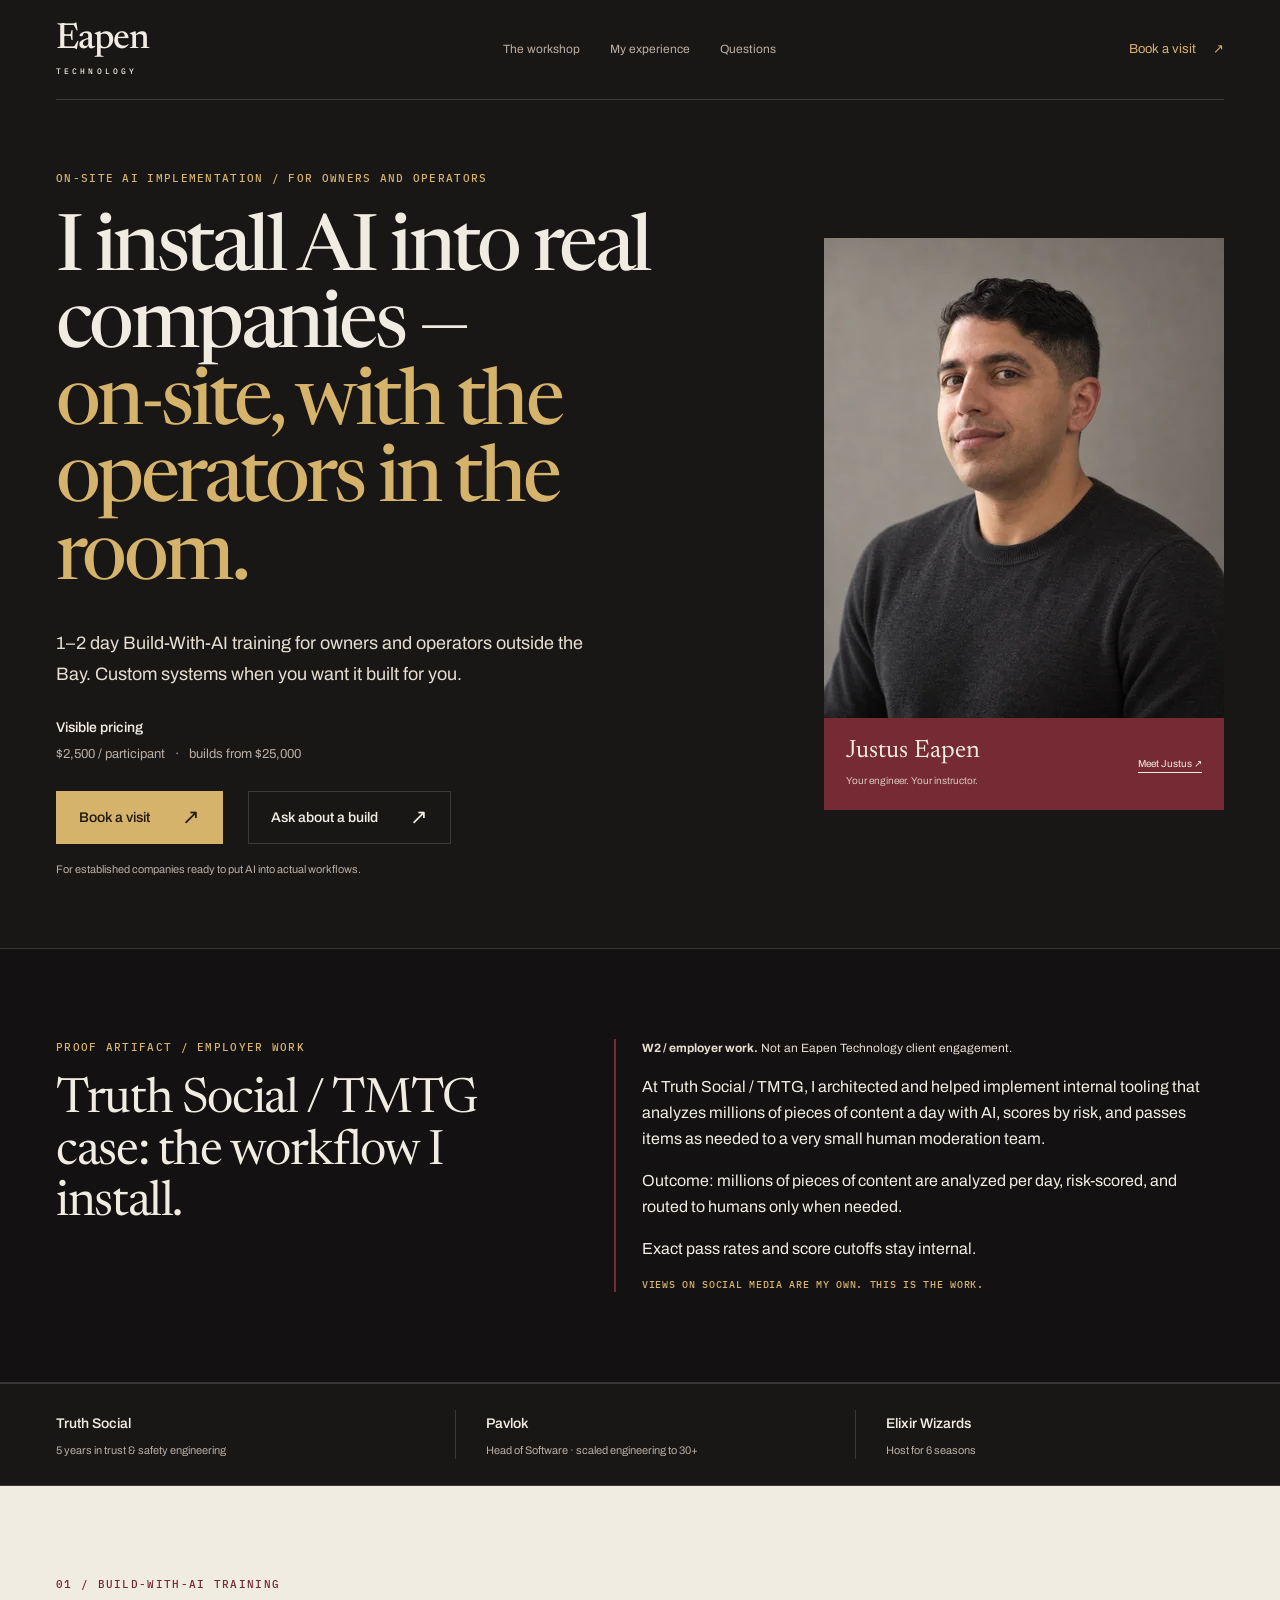
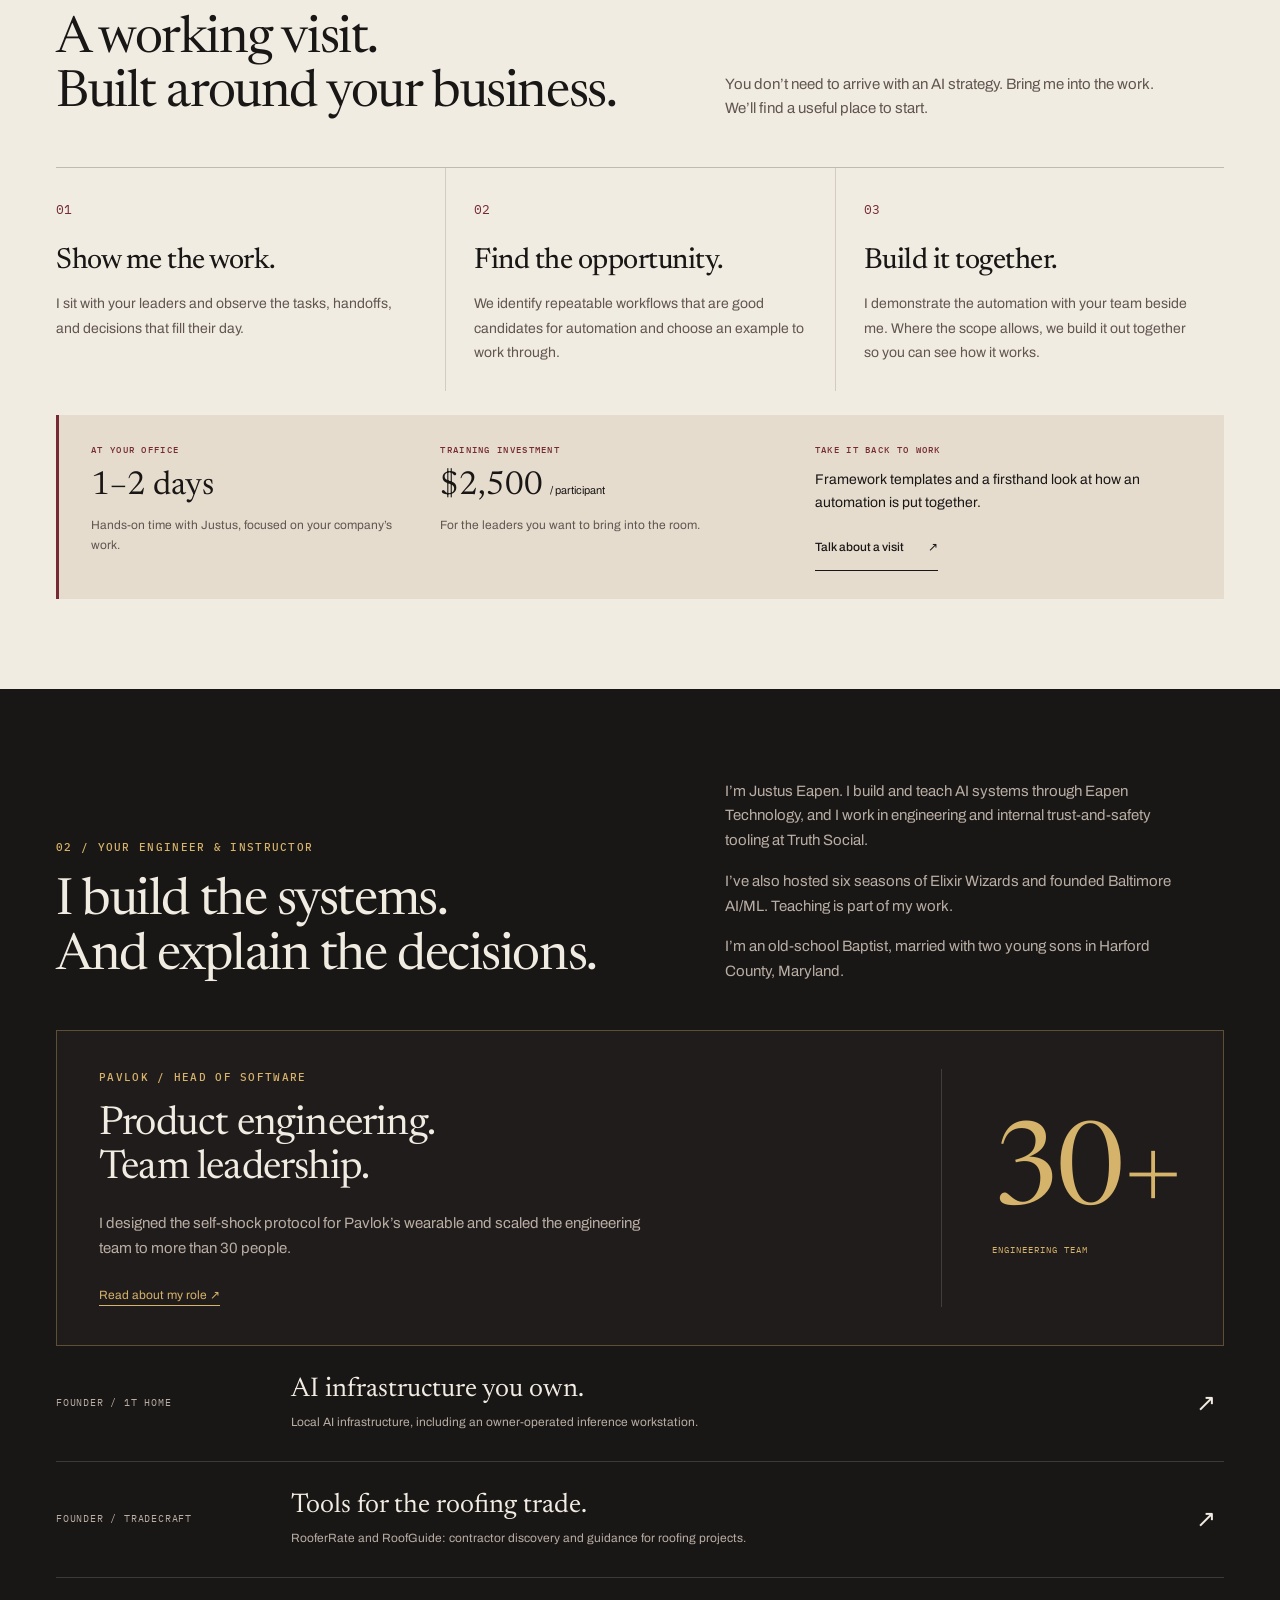
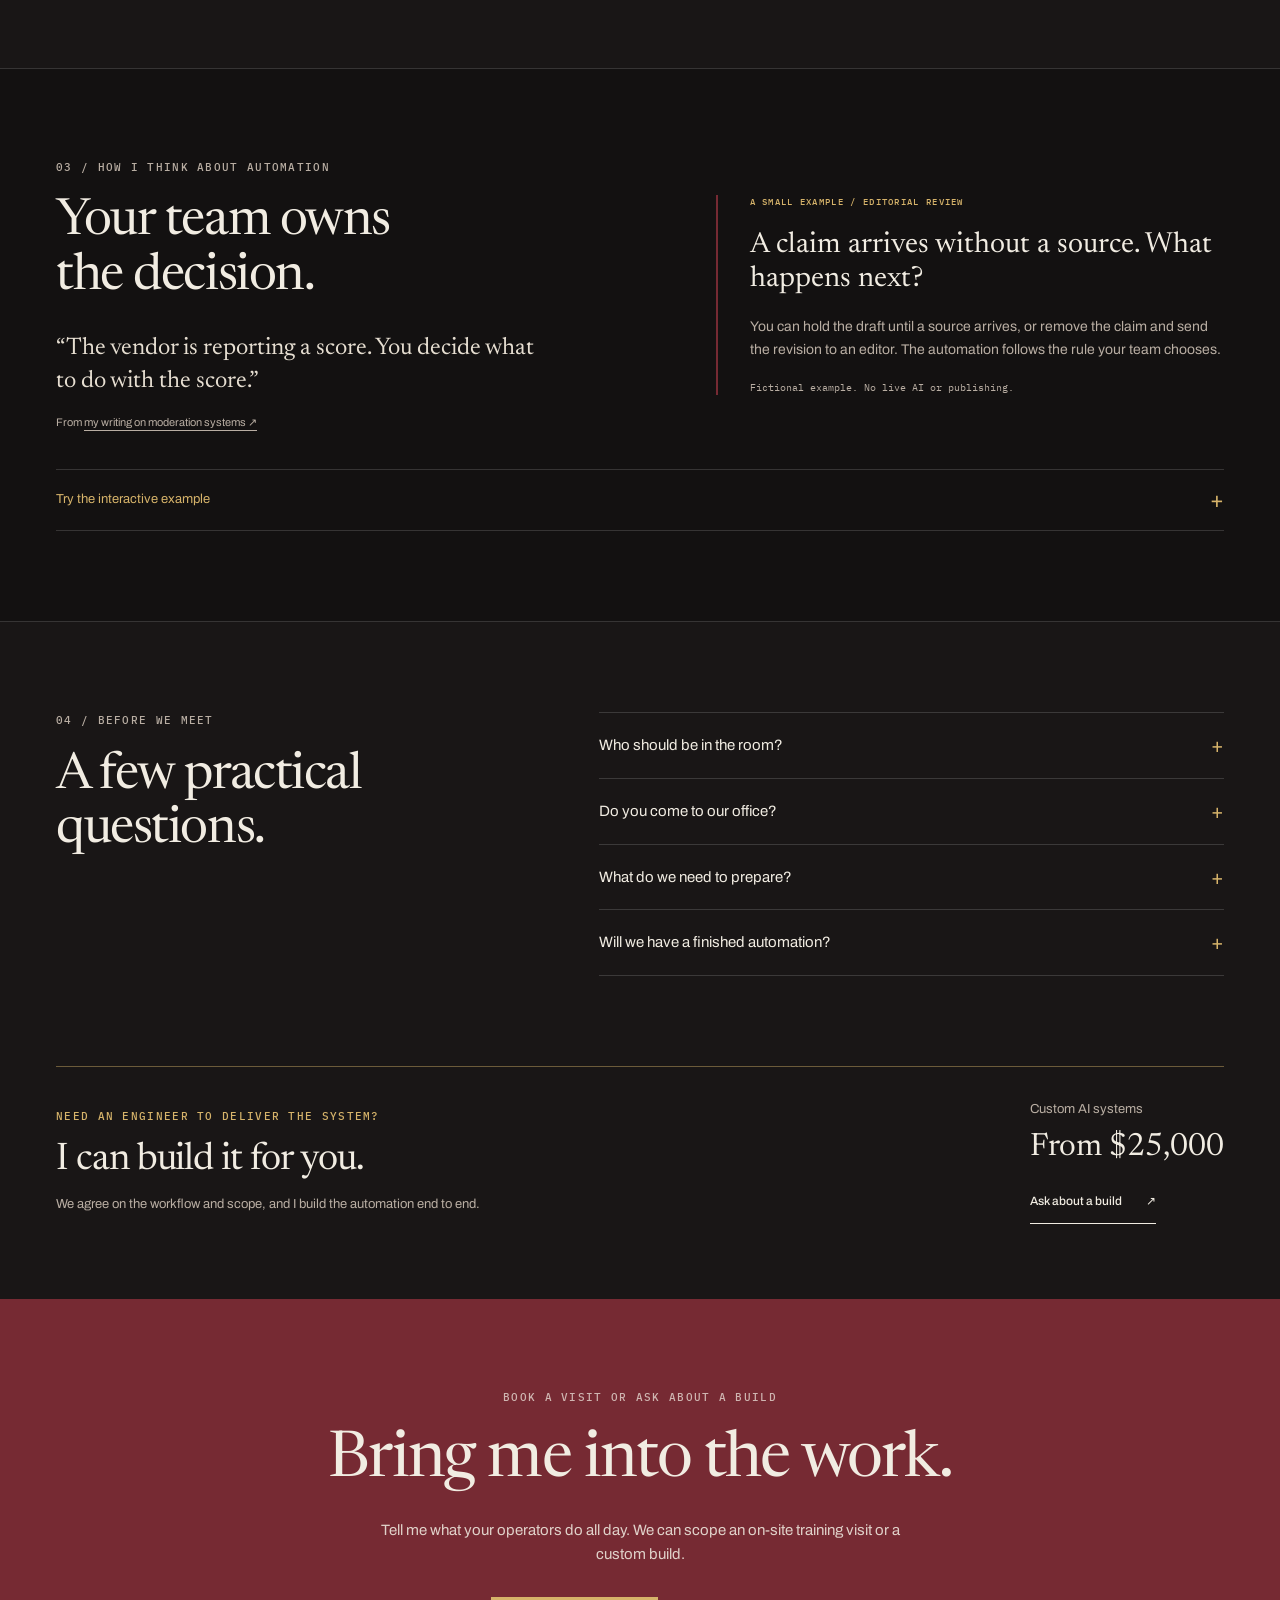
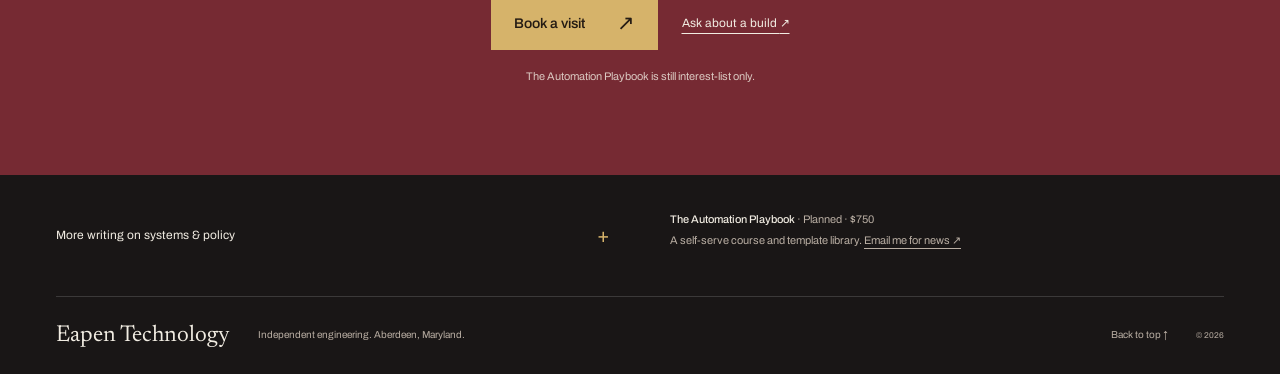
==== commit 6baf83f3: "Refocus homepage offer and add employer proof block Co-authored-by: Justus Eapen <justus@eapentechno" ====
--- a/index.html
+++ b/index.html
@@ -4,20 +4,20 @@
     <meta charset="utf-8" />
     <meta name="viewport" content="width=device-width, initial-scale=1" />
     <meta name="theme-color" content="#191616" />
-    <title>On-site AI Training for Company Leaders | Eapen Technology</title>
+    <title>On-site AI Training and Custom Builds | Eapen Technology</title>
     <meta
       name="description"
-      content="On-site AI training with Justus Eapen. Find automation opportunities in your company’s real work and see how to implement them. 1–2 days; $2,500 per participant."
+      content="I install AI into real companies on-site with operators in the room. Build-With-AI training is $2,500 per participant. Custom builds start at $25,000."
     />
     <link rel="canonical" href="https://eapentechnology.com/" />
     <meta property="og:type" content="website" />
     <meta
       property="og:title"
-      content="On-site AI Training for Company Leaders | Eapen Technology"
+      content="On-site AI Training and Custom Builds | Eapen Technology"
     />
     <meta
       property="og:description"
-      content="Learn AI on your own work. On-site training for company leaders with engineer Justus Eapen. 1–2 days, $2,500 per participant."
+      content="I install AI into real companies on-site with operators in the room. Build-With-AI training is $2,500 per participant. Custom builds start at $25,000."
     />
     <meta property="og:url" content="https://eapentechnology.com/" />
     <meta
@@ -46,8 +46,12 @@
         <a href="#offers">The workshop</a><a href="#work">My experience</a
         ><a href="#faq">Questions</a>
       </nav>
-      <a class="header-cta" href="#contact"
-        >Let’s talk <span aria-hidden="true">↗</span></a
+      <a
+        class="header-cta"
+        href="https://calendly.com/eapentechnology/get-acquainted"
+        target="_blank"
+        rel="noopener noreferrer"
+        >Book a visit <span aria-hidden="true">↗</span></a
       >
     </header>
     <main id="main">
@@ -55,31 +59,39 @@
         <div class="hero-inner wrap">
           <div class="hero-copy">
             <p class="eyebrow hero-eyebrow">
-              On-site AI training / For company leaders
+              On-site AI implementation / For owners and operators
             </p>
             <h1 id="hero-title">
-              Learn AI on<br /><span>your own work.</span>
+              I install AI into real companies —<br /><span
+                >on-site, with the operators in the room.</span
+              >
             </h1>
             <p class="hero-lead">
-              I come to your office and work alongside your leaders. We find the
-              workflows worth automating. Then I show you how to build them.
+              1–2 day Build-With-AI training for owners and operators outside
+              the Bay. Custom systems when you want it built for you.
             </p>
             <p class="hero-offer">
-              <strong>Build-With-AI Training</strong
+              <strong>Visible pricing</strong
               ><span
-                >1–2 days on site <span aria-hidden="true">·</span> $2,500 per
-                participant</span
+                >$2,500 / participant <span aria-hidden="true">·</span> builds
+                from $25,000</span
               >
             </p>
             <div class="hero-actions">
-              <a class="button button-gold" href="#contact"
-                >Plan a visit <span aria-hidden="true">↗</span></a
-              ><a class="underlined-link" href="#offers"
-                >How the workshop works <span aria-hidden="true">↓</span></a
+              <a
+                class="button button-gold"
+                href="https://calendly.com/eapentechnology/get-acquainted"
+                target="_blank"
+                rel="noopener noreferrer"
+                >Book a visit <span aria-hidden="true">↗</span></a
+              ><a
+                class="button button-ghost"
+                href="mailto:justus@eapentechnology.com?subject=Custom%20AI%20build"
+                >Ask about a build <span aria-hidden="true">↗</span></a
               >
             </div>
             <p class="hero-note">
-              For established companies ready to put AI into practice.
+              For established companies ready to put AI into actual workflows.
             </p>
           </div>
           <figure class="hero-portrait">
@@ -106,6 +118,43 @@
           </figure>
         </div>
       </section>
+
+      <section
+        class="employer-case section-space"
+        aria-labelledby="employer-case-title"
+      >
+        <div class="wrap employer-case-inner">
+          <div>
+            <p class="eyebrow">Proof artifact / Employer work</p>
+            <h2 id="employer-case-title">
+              Truth Social / TMTG case: the workflow I install.
+            </h2>
+          </div>
+          <div class="employer-case-copy">
+            <p class="employer-case-label">
+              <strong>W2 / employer work.</strong> Not an Eapen Technology client
+              engagement.
+            </p>
+            <p>
+              At Truth Social / TMTG, I architected and helped implement
+              internal tooling that analyzes millions of pieces of content a day
+              with AI, scores by risk, and passes items as needed to a very
+              small human moderation team.
+            </p>
+            <p>
+              Outcome: millions of pieces of content are analyzed per day,
+              risk-scored, and routed to humans only when needed.
+            </p>
+            <p>
+              Exact pass rates and score cutoffs stay internal.
+            </p>
+            <p class="employer-case-fence">
+              Views on social media are my own. This is the work.
+            </p>
+          </div>
+        </div>
+      </section>
+
       <div class="experience-strip">
         <div class="wrap experience-inner">
           <div>
@@ -207,13 +256,17 @@
             </div>
             <div class="section-description">
               <p>
-                I’m Justus Eapen. I spent five years building and operating
-                Truth Social’s internal trust-and-safety infrastructure, led
-                software at Pavlok, and built production systems at SmartLogic.
+                I’m Justus Eapen. I build and teach AI systems through Eapen
+                Technology, and I work in engineering and internal trust-and-safety
+                tooling at Truth Social.
               </p>
               <p>
                 I’ve also hosted six seasons of Elixir Wizards and founded
                 Baltimore AI/ML. Teaching is part of my work.
+              </p>
+              <p>
+                I’m an old-school Baptist, married with two young sons in
+                Harford County, Maryland.
               </p>
             </div>
           </div>
@@ -424,13 +477,11 @@
         aria-labelledby="contact-title"
       >
         <div class="wrap contact-content">
-          <p class="eyebrow">Let’s get acquainted</p>
-          <h2 id="contact-title">
-            What could your team<br />do with a little help?
-          </h2>
+          <p class="eyebrow">Book a visit or ask about a build</p>
+          <h2 id="contact-title">Bring me into the work.</h2>
           <p>
-            Tell me about your company and the work you’d like to improve. We’ll
-            start with a conversation about whether an on-site visit fits.
+            Tell me what your operators do all day. We can scope an on-site
+            training visit or a custom build.
           </p>
           <div class="contact-actions">
             <a
@@ -438,15 +489,17 @@
               href="https://calendly.com/eapentechnology/get-acquainted"
               target="_blank"
               rel="noopener noreferrer"
-              >Get acquainted <span aria-hidden="true">↗</span></a
+              >Book a visit <span aria-hidden="true">↗</span></a
             ><a
               class="contact-email"
-              href="mailto:justus@eapentechnology.com?subject=On-site%20AI%20leadership%20training"
-              >Prefer email? Write to Justus
+              href="mailto:justus@eapentechnology.com?subject=Custom%20AI%20build"
+              >Ask about a build
               <span aria-hidden="true">↗</span></a
             >
           </div>
-          <p class="contact-note">30-minute introductory call on Calendly.</p>
+          <p class="contact-note">
+            The Automation Playbook is still interest-list only.
+          </p>
         </div>
       </section>
 
--- a/styles/site.css
+++ b/styles/site.css
@@ -139,6 +139,15 @@
 .button-gold:hover {
   background: #e7c986;
 }
+.button-ghost {
+  border-color: var(--line);
+  color: var(--paper);
+  background: transparent;
+}
+.button-ghost:hover {
+  border-color: var(--gold);
+  color: var(--gold);
+}
 .underlined-link {
   display: inline-flex;
   align-items: center;
@@ -286,6 +295,41 @@
   text-decoration: underline;
   text-underline-offset: 5px;
   padding-block: 12px;
+}
+.employer-case {
+  background: var(--ink-deep);
+  border-top: 1px solid var(--line);
+  border-bottom: 1px solid var(--line);
+}
+.employer-case-inner {
+  display: grid;
+  grid-template-columns: 1fr 1.25fr;
+  gap: 70px;
+  align-items: start;
+}
+.employer-case .eyebrow {
+  color: var(--gold);
+  margin-bottom: 20px;
+}
+.employer-case h2 {
+  font-size: clamp(34px, 3.8vw, 52px);
+}
+.employer-case-copy {
+  border-left: 2px solid var(--red);
+  padding-left: 26px;
+}
+.employer-case-label {
+  font-size: 12px;
+  color: var(--paper-dark);
+}
+.employer-case-copy p + p {
+  margin-top: 15px;
+}
+.employer-case-fence {
+  font: 450 10px/1.55 var(--mono);
+  letter-spacing: 0.7px;
+  text-transform: uppercase;
+  color: var(--gold);
 }
 .experience-strip {
   border-block: 1px solid var(--line);
@@ -840,6 +884,9 @@
   .faq-grid {
     gap: 50px;
   }
+  .employer-case-inner {
+    gap: 45px;
+  }
   .team-proof {
     padding-left: 35px;
   }
@@ -945,6 +992,23 @@
     grid-template-columns: 1fr;
     gap: 11px;
     padding-block: 21px;
+  }
+  .employer-case-inner {
+    grid-template-columns: 1fr;
+    gap: 24px;
+  }
+  .employer-case h2 {
+    font-size: 35px;
+  }
+  .employer-case-copy {
+    padding-left: 20px;
+  }
+  .employer-case-label {
+    font-size: 11px;
+  }
+  .employer-case-fence {
+    font-size: 9px;
+    letter-spacing: 0.6px;
   }
   .experience-inner > div {
     display: grid;
